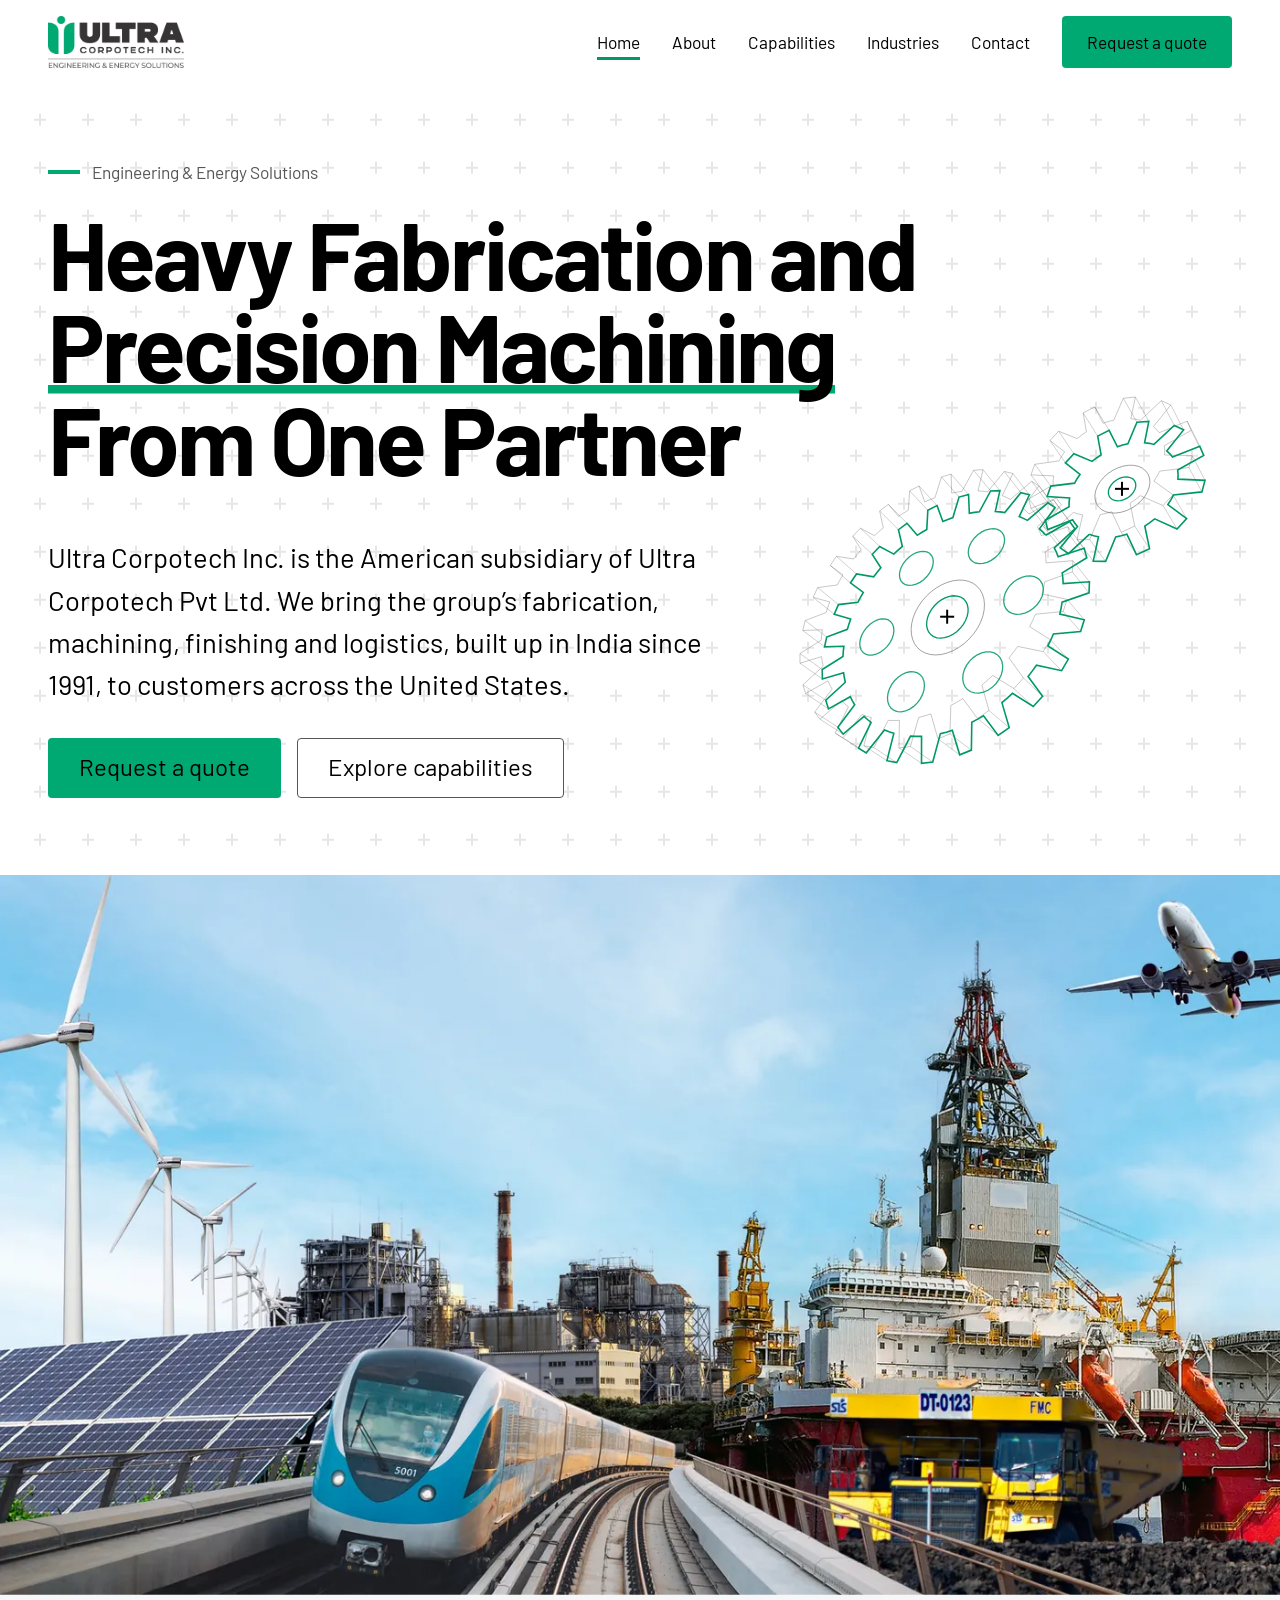
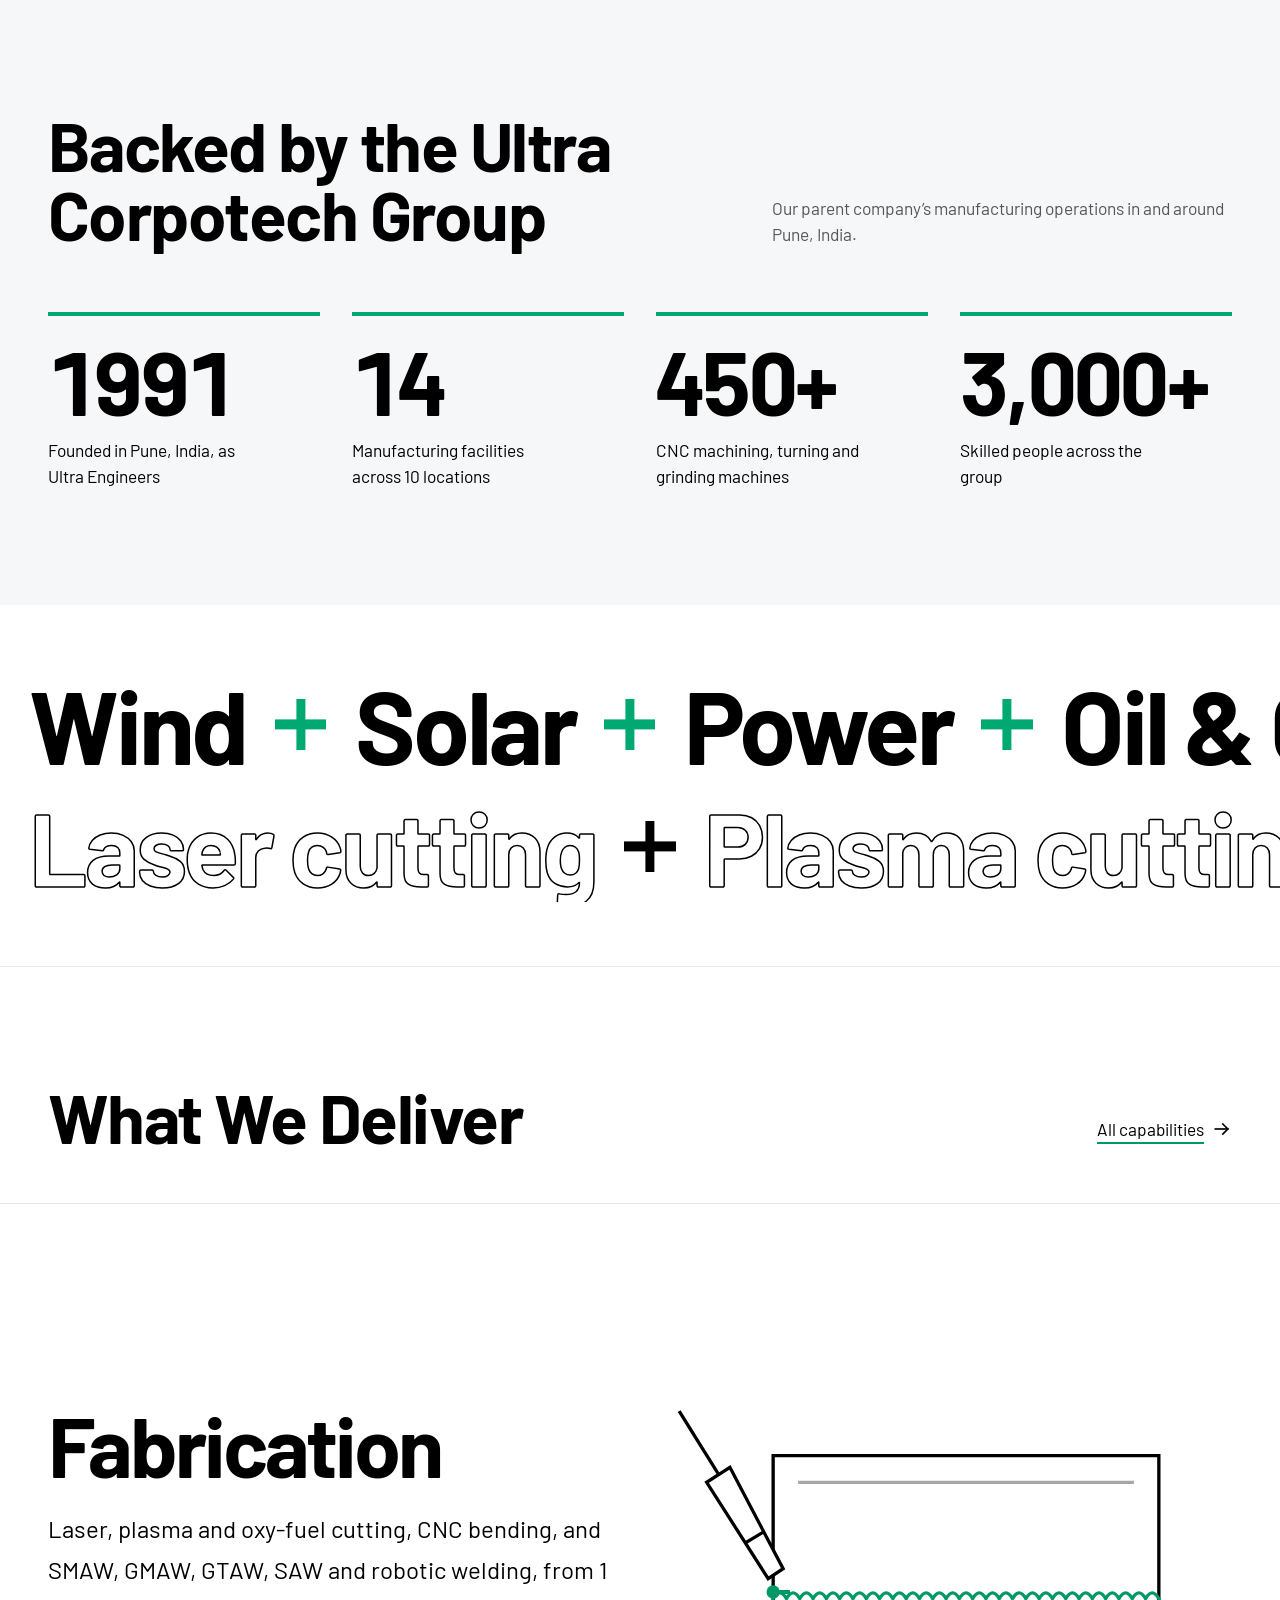
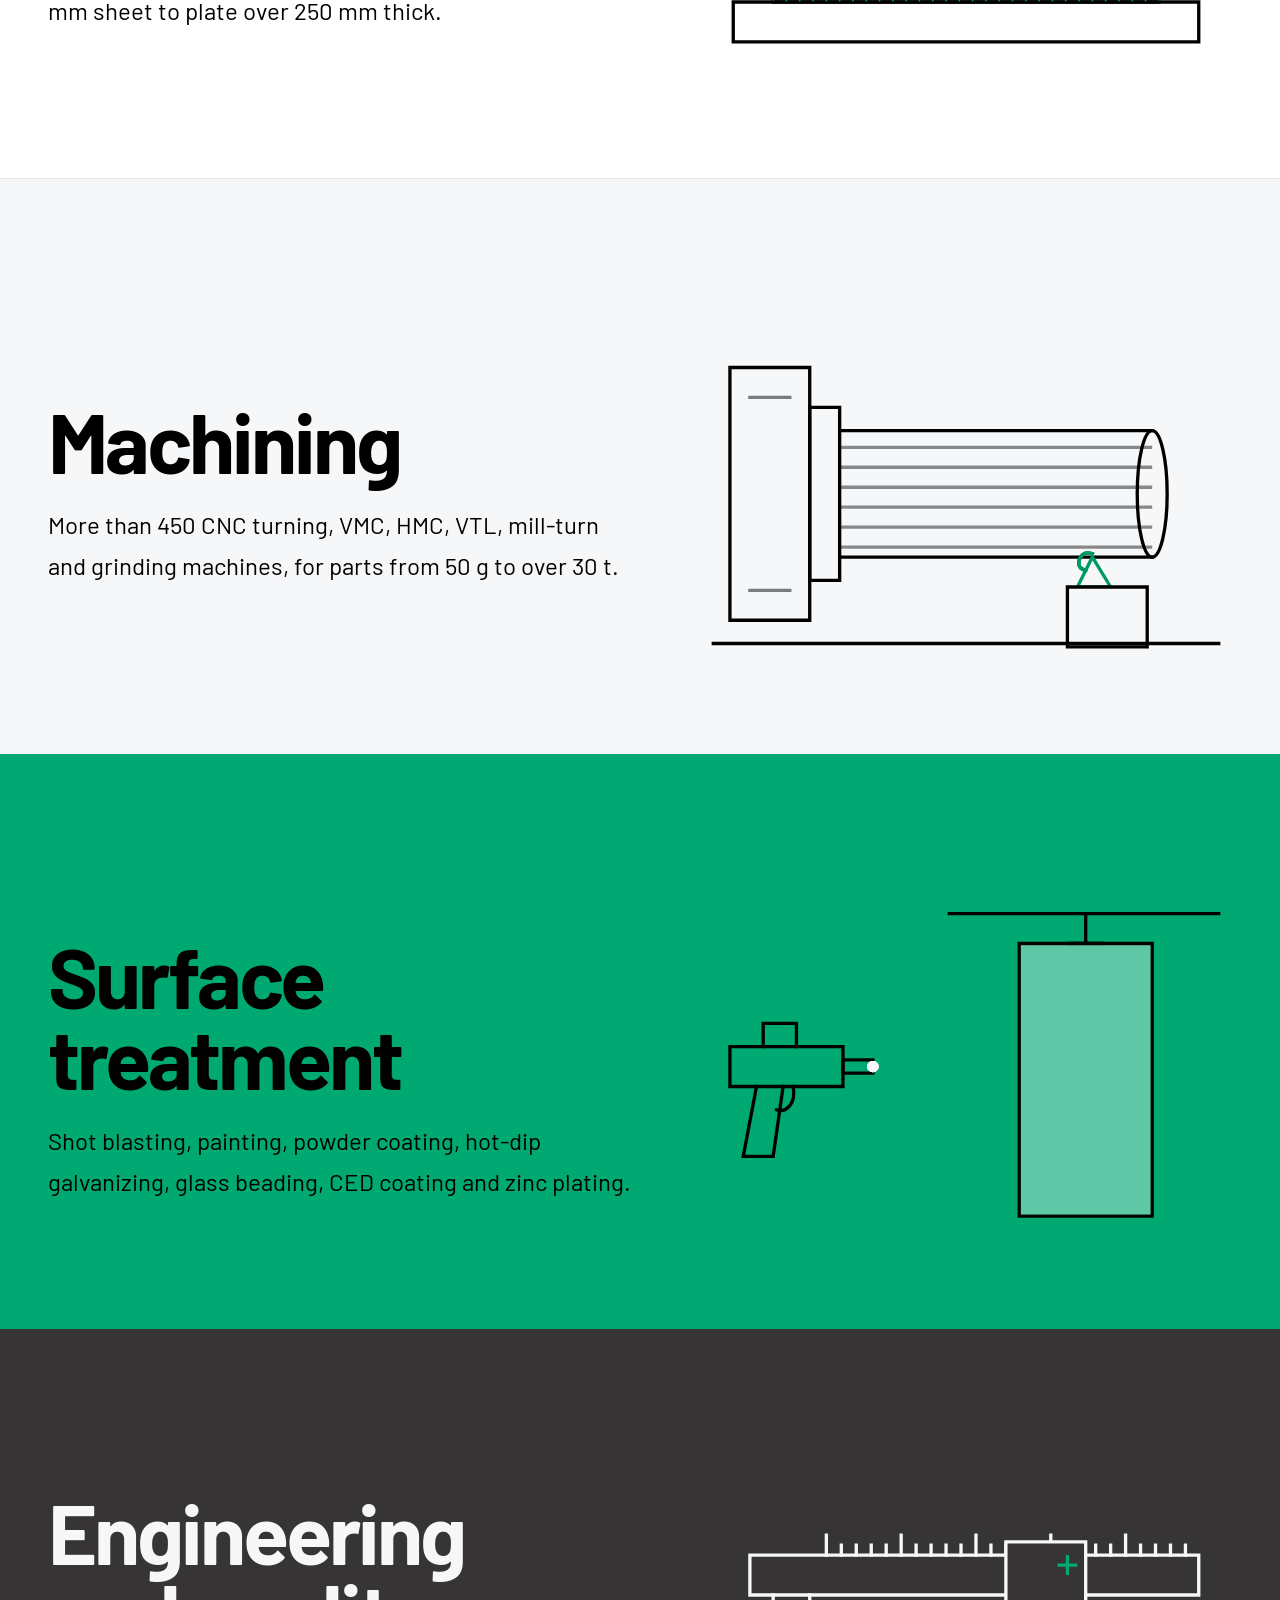
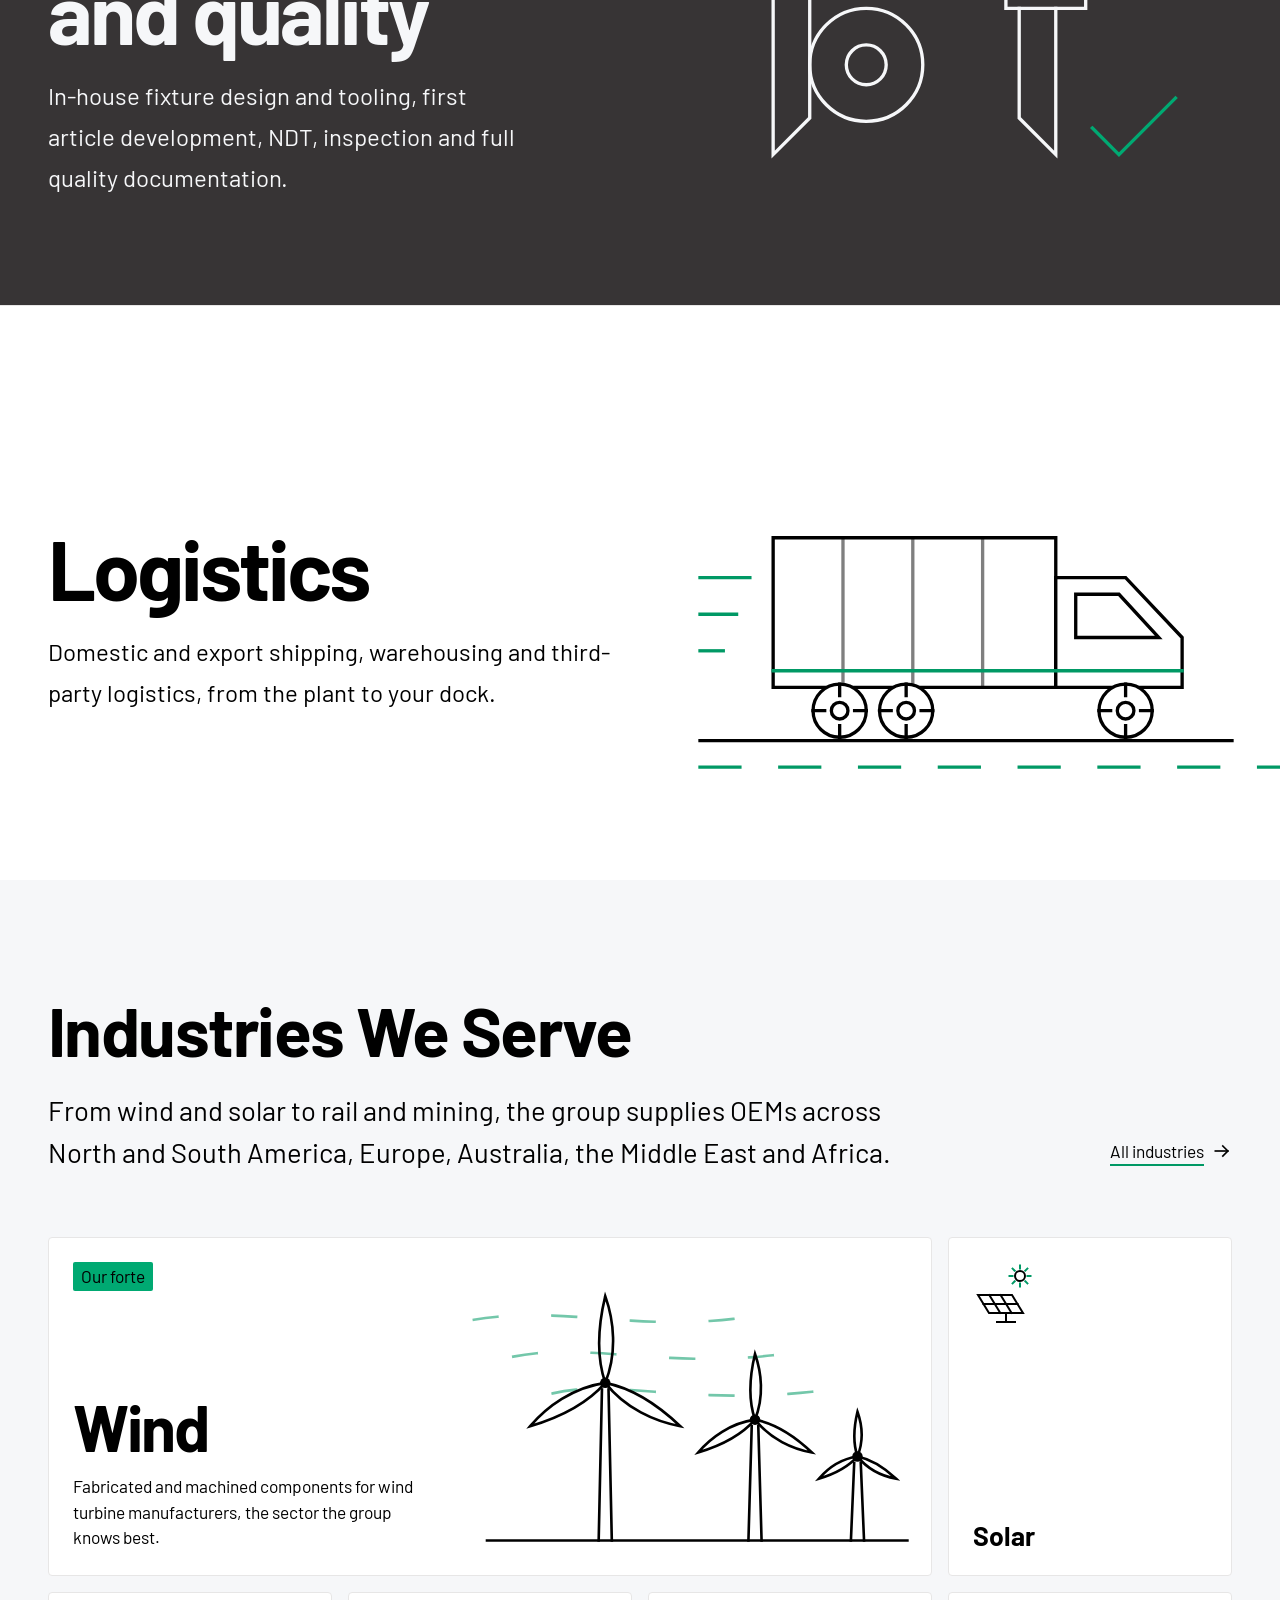
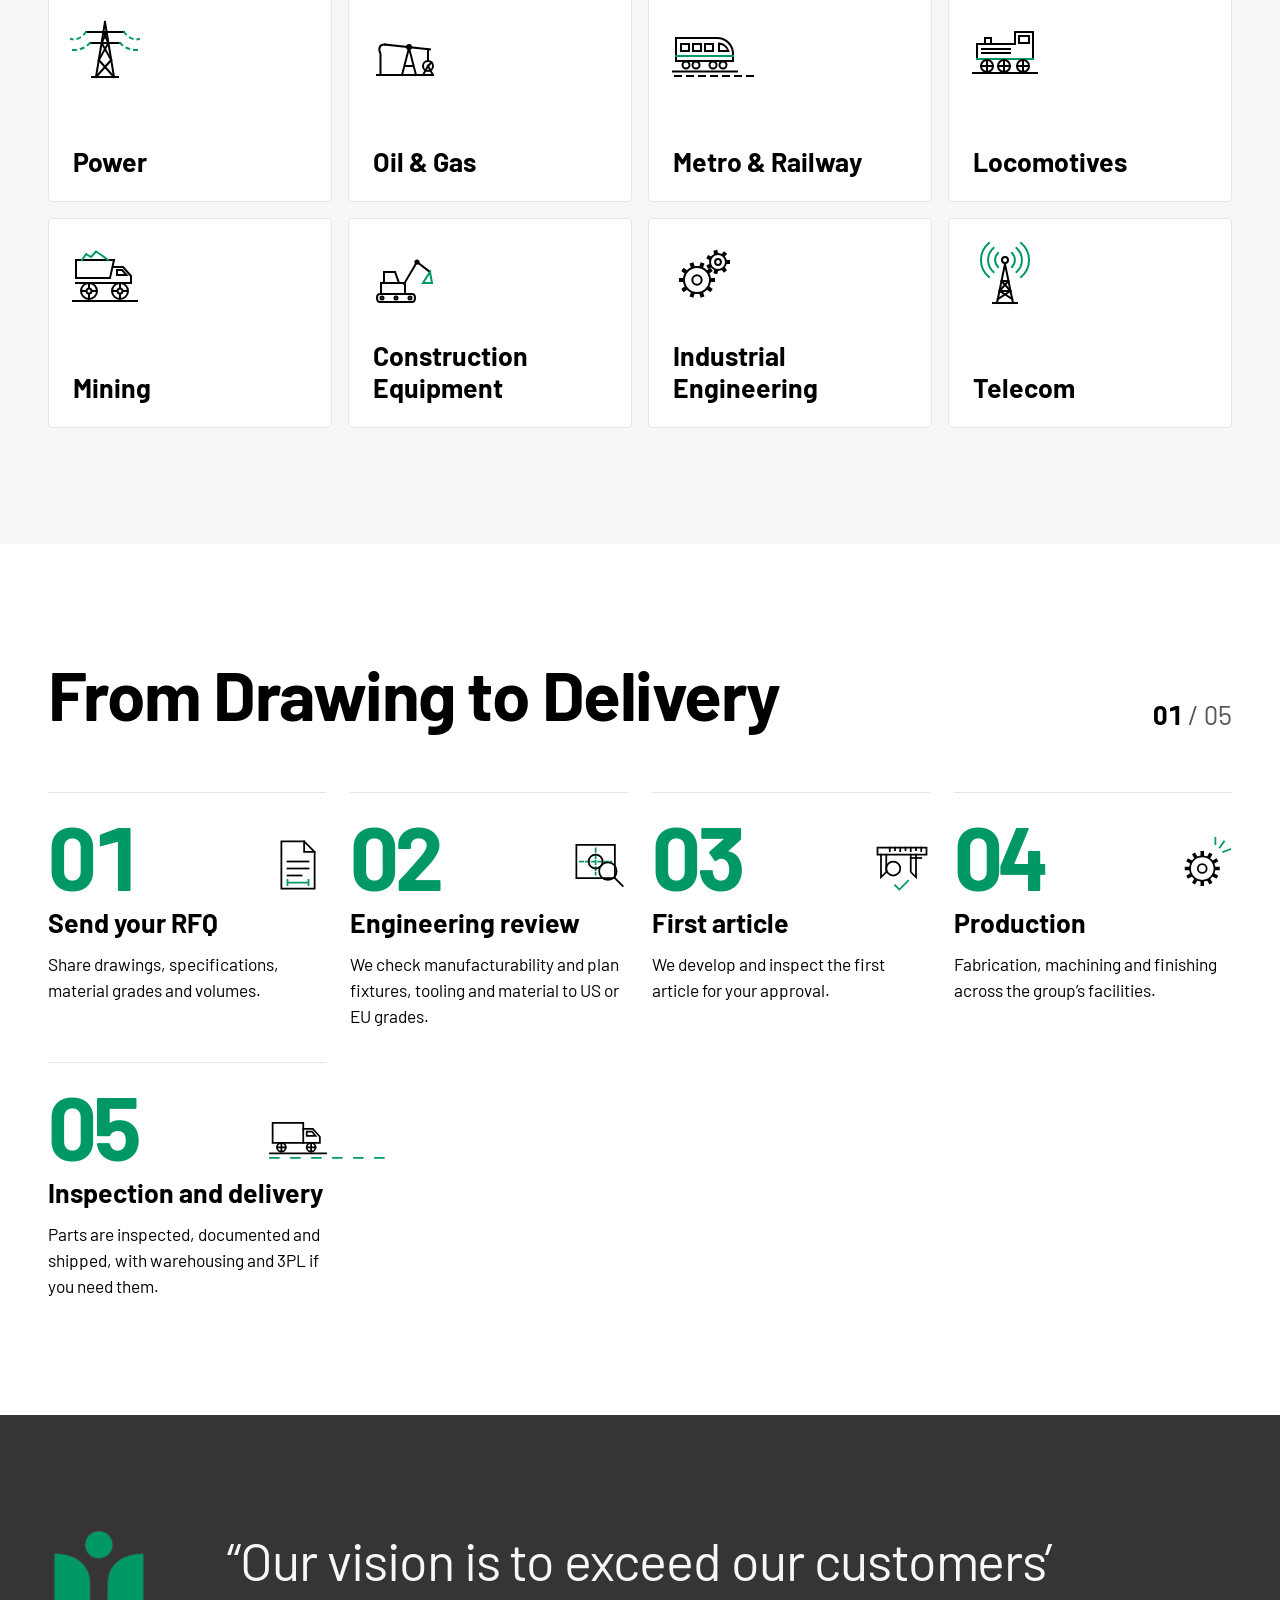
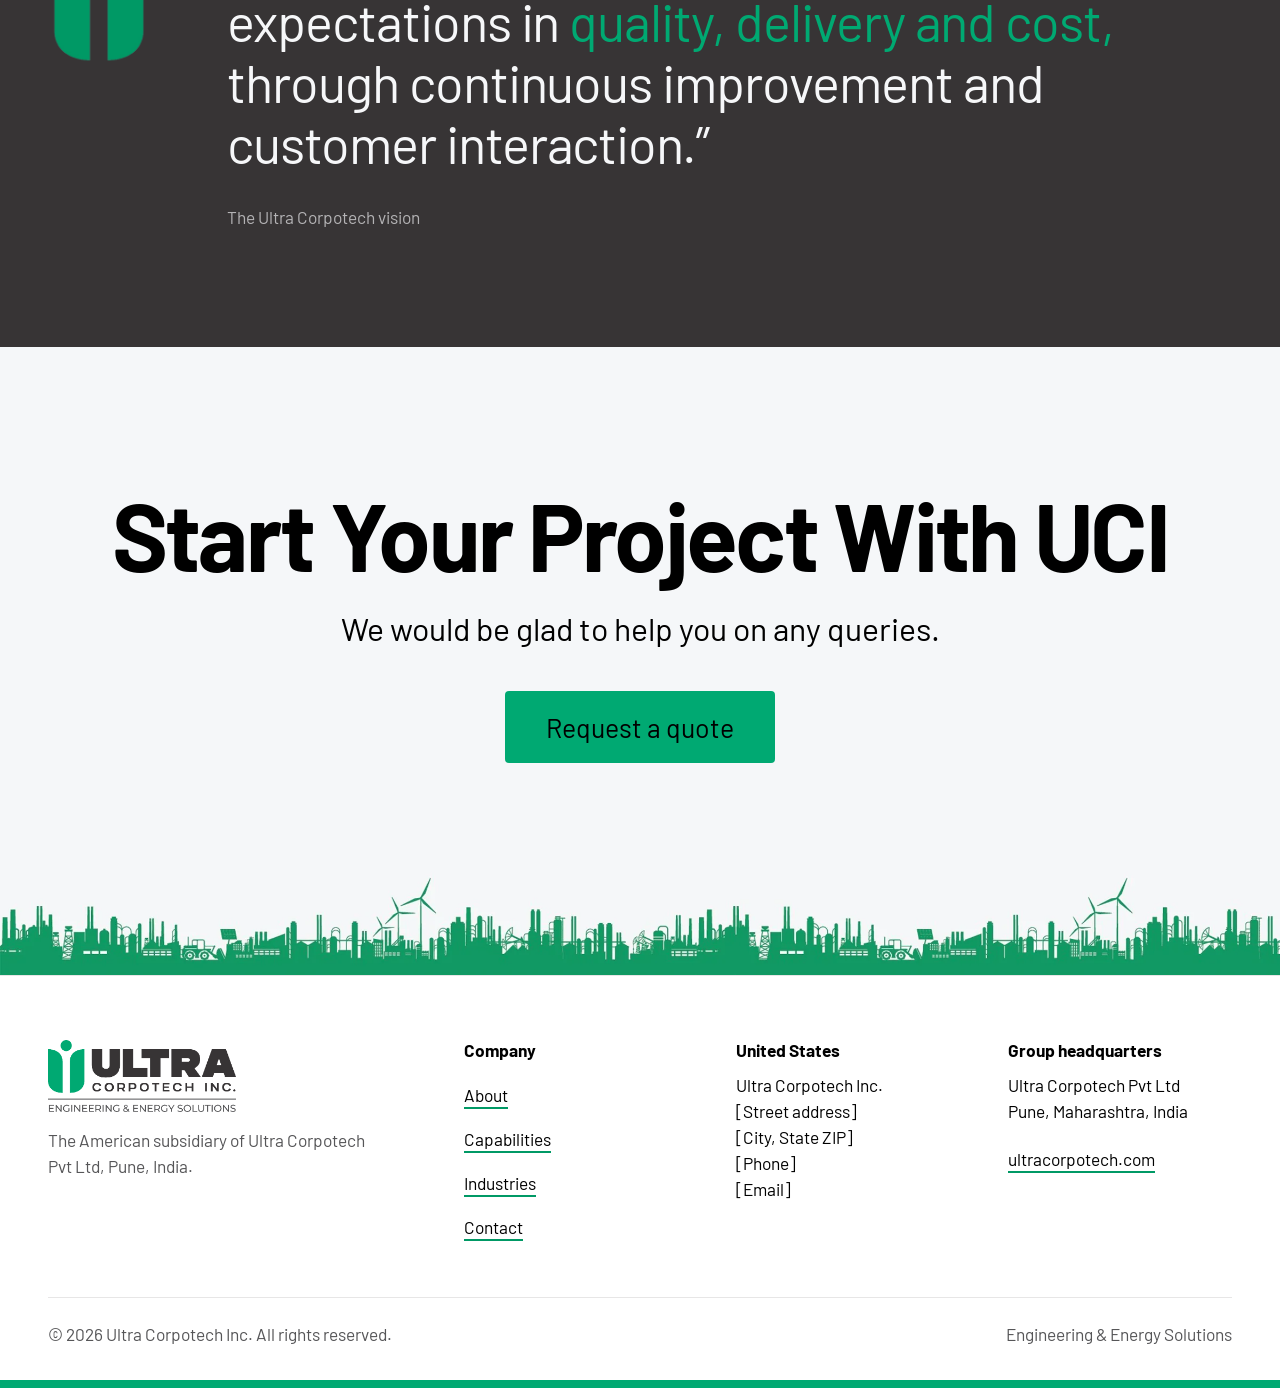
==== index.html @ e2ecddd1 "Build the animated Ultra Corpotech Inc. website Five static pages (Home, About, Capabilities, Indust" ====
<!doctype html>
<html lang="en">
<head>
<meta charset="utf-8">
<meta name="viewport" content="width=device-width, initial-scale=1, viewport-fit=cover">
<title>Ultra Corpotech Inc. | Heavy Fabrication and Precision Machining</title>
<meta name="description" content="Ultra Corpotech Inc. is the American subsidiary of Ultra Corpotech Pvt Ltd, bringing the group’s fabrication, machining, finishing and logistics to customers across the United States.">
<meta name="theme-color" content="#00a972">
<link rel="icon" type="image/png" href="assets/img/mark.png">
<link rel="preload" href="assets/fonts/barlow-700-latin.woff2" as="font" type="font/woff2" crossorigin>
<link rel="preload" href="assets/fonts/barlow-400-latin.woff2" as="font" type="font/woff2" crossorigin>
<link rel="stylesheet" href="assets/css/site.css">
<script>
  /* Motion bootstrap: runs before first paint, so the intro and the page curtain can cover the page.
     Motion is skipped when the visitor prefers reduced motion or an automated browser is capturing the page. */
  (function (d, w) {
    var r = d.documentElement;
    r.classList.add('js');
    if (navigator.webdriver || (w.matchMedia && w.matchMedia('(prefers-reduced-motion: reduce)').matches)) return;
    r.classList.add('motion');
    try {
      var c = w.sessionStorage.getItem('uci:curtain');
      if (c) {
        r.classList.add('is-entering');
        r.style.setProperty('--curtain-label', JSON.stringify(c));
      } else if (!w.sessionStorage.getItem('uci:intro')) {
        r.classList.add('is-intro');
      }
    } catch (e) {}
    w.setTimeout(function () {
      if (!w.UCI) r.classList.remove('motion', 'is-intro', 'is-entering');
    }, 4000);
  })(document, window);
</script>
<script src="assets/js/site.js" defer></script>
</head>
<body>
<a class="skip" href="#main">Skip to content</a>
<div class="intro" aria-hidden="true"><div class="intro-grid"></div><div class="intro-logo"><img class="brand-lockup" src="assets/img/lockup.png" alt="" width="692" height="265"><img class="brand-mark" src="assets/img/mark.png" alt="" width="118" height="171"></div><div class="intro-bar"></div></div>
<div class="curtain" aria-hidden="true"><span class="curtain-label"></span></div>

<header class="site-header">
  <div class="wrap header-row">
    <a class="brand" href="index.html" aria-label="Ultra Corpotech Inc. home"><img class="brand-lockup" src="assets/img/lockup.png" alt="" width="692" height="265"><img class="brand-mark" src="assets/img/mark.png" alt="" width="118" height="171"></a>
    <nav class="nav" aria-label="Main">
      <ul class="nav-list">
        <li><a class="nav-link" href="index.html" aria-current="page">Home</a></li>
        <li><a class="nav-link" href="about.html">About</a></li>
        <li><a class="nav-link" href="capabilities.html">Capabilities</a></li>
        <li><a class="nav-link" href="industries.html">Industries</a></li>
        <li><a class="nav-link" href="contact.html">Contact</a></li>
      </ul>
      <span class="nav-indicator" aria-hidden="true"></span>
    </nav>
    <a class="btn btn-primary header-cta" href="contact.html" data-magnetic>Request a quote</a>
    <button class="menu-toggle" type="button" aria-expanded="false" aria-controls="menu"><span class="menu-toggle-label">Menu</span><span class="menu-toggle-icon" aria-hidden="true"><i></i><i></i></span></button>
  </div>
</header>

<div class="menu" id="menu">
  <div class="wrap">
    <nav aria-label="Menu">
      <ul class="menu-list">
        <li><a class="menu-link" href="index.html" aria-current="page" style="--i: 0"><span>Home</span></a></li>
        <li><a class="menu-link" href="about.html" style="--i: 1"><span>About</span></a></li>
        <li><a class="menu-link" href="capabilities.html" style="--i: 2"><span>Capabilities</span></a></li>
        <li><a class="menu-link" href="industries.html" style="--i: 3"><span>Industries</span></a></li>
        <li><a class="menu-link" href="contact.html" style="--i: 4"><span>Contact</span></a></li>
      </ul>
    </nav>
  </div>
  <div class="wrap menu-foot">
    <a class="btn btn-primary btn-lg" href="contact.html">Request a quote</a>
    <span>Engineering &amp; Energy Solutions</span>
  </div>
</div>

<main id="main">
  <section class="hero" aria-labelledby="hero-title" data-hero>
    <canvas class="plus-field" data-plus-field aria-hidden="true"></canvas>
    <div class="wrap hero-inner">
      <p class="eyebrow" data-reveal><span class="eyebrow-bar" aria-hidden="true"></span><span data-scramble>Engineering &amp; Energy Solutions</span></p>
      <h1 id="hero-title" class="hero-title" data-split style="--delay: 120ms">Heavy Fabrication and <span class="accent">Precision Machining</span> From One Partner</h1>
      <div class="hero-foot">
        <div class="hero-copy">
          <p class="lead" data-reveal style="--delay: 520ms">Ultra Corpotech Inc. is the American subsidiary of Ultra Corpotech Pvt Ltd. We bring the group’s fabrication, machining, finishing and logistics, built up in India since 1991, to customers across the United States.</p>
          <div class="btn-row" data-reveal style="--delay: 680ms">
            <a class="btn btn-primary btn-lg" href="contact.html" data-magnetic>Request a quote</a>
            <a class="btn btn-secondary btn-lg" href="capabilities.html" data-magnetic>Explore capabilities</a>
          </div>
        </div>
        <div class="hero-gears" aria-hidden="true"><canvas data-gears></canvas></div>
      </div>
    </div>
  </section>

  <section class="shutter" aria-label="The industries the group supplies" data-shutter>
    <div class="shutter-pin">
      <div class="shutter-frame">
        <picture>
          <source type="image/webp" srcset="assets/img/cover-industries-800.webp 800w, assets/img/cover-industries-1400.webp 1400w, assets/img/cover-industries-2400.webp 2400w" sizes="100vw">
          <img src="assets/img/cover-industries.jpg" alt="Wind turbines, solar panels, a metro train, a power plant, an offshore drilling rig, a mining truck and an aircraft under a clear sky" width="2933" height="1650" decoding="async">
        </picture>
      </div>
      <span class="shutter-edge top" aria-hidden="true"></span>
      <span class="shutter-edge bottom" aria-hidden="true"></span>
    </div>
  </section>

  <section class="band band-muted" aria-labelledby="group-title">
    <div class="wrap">
      <div class="section-head">
        <h2 id="group-title" class="h2" data-split>Backed by the Ultra Corpotech Group</h2>
        <p class="section-note" data-reveal>Our parent company’s manufacturing operations in and around Pune, India.</p>
      </div>
      <ul class="stat-grid" data-stagger>
        <li class="stat"><span class="stat-value" data-odometer="1991">1991</span><span class="stat-label">Founded in Pune, India, as Ultra Engineers</span></li>
        <li class="stat"><span class="stat-value" data-odometer="14">14</span><span class="stat-label">Manufacturing facilities across 10 locations</span></li>
        <li class="stat"><span class="stat-value" data-odometer="450+">450+</span><span class="stat-label">CNC machining, turning and grinding machines</span></li>
        <li class="stat"><span class="stat-value" data-odometer="3,000+">3,000+</span><span class="stat-label">Skilled people across the group</span></li>
      </ul>
    </div>
  </section>

  <div class="marquee-band" aria-hidden="true">
    <div class="marquee" data-marquee data-direction="-1">
      <div class="marquee-track">
        <span class="marquee-item">Wind</span><span class="marquee-plus"></span>
        <span class="marquee-item">Solar</span><span class="marquee-plus"></span>
        <span class="marquee-item">Power</span><span class="marquee-plus"></span>
        <span class="marquee-item">Oil &amp; Gas</span><span class="marquee-plus"></span>
        <span class="marquee-item">Metro &amp; Railway</span><span class="marquee-plus"></span>
        <span class="marquee-item">Locomotives</span><span class="marquee-plus"></span>
        <span class="marquee-item">Mining</span><span class="marquee-plus"></span>
        <span class="marquee-item">Construction Equipment</span><span class="marquee-plus"></span>
        <span class="marquee-item">Industrial Engineering</span><span class="marquee-plus"></span>
        <span class="marquee-item">Telecom</span><span class="marquee-plus"></span>
      </div>
    </div>
    <div class="marquee marquee-outline" data-marquee data-direction="1">
      <div class="marquee-track">
        <span class="marquee-item">Laser cutting</span><span class="marquee-plus"></span>
        <span class="marquee-item">Plasma cutting</span><span class="marquee-plus"></span>
        <span class="marquee-item">Oxy-fuel cutting</span><span class="marquee-plus"></span>
        <span class="marquee-item">CNC bending</span><span class="marquee-plus"></span>
        <span class="marquee-item">Robotic welding</span><span class="marquee-plus"></span>
        <span class="marquee-item">CNC turning</span><span class="marquee-plus"></span>
        <span class="marquee-item">Grinding</span><span class="marquee-plus"></span>
        <span class="marquee-item">Shot blasting</span><span class="marquee-plus"></span>
        <span class="marquee-item">Powder coating</span><span class="marquee-plus"></span>
        <span class="marquee-item">Hot-dip galvanizing</span><span class="marquee-plus"></span>
        <span class="marquee-item">CED coating</span><span class="marquee-plus"></span>
        <span class="marquee-item">Zinc plating</span><span class="marquee-plus"></span>
      </div>
    </div>
  </div>

  <section class="deliver" aria-labelledby="deliver-title">
    <div class="wrap section-head">
      <h2 id="deliver-title" class="h2" data-split>What We Deliver</h2>
      <a class="link-arrow" href="capabilities.html">All capabilities<svg aria-hidden="true" focusable="false" viewBox="0 0 24 24" fill="none" stroke="currentColor" stroke-width="2" stroke-linecap="square"><path d="M4 12h15"/><path d="M13 6l6 6-6 6"/></svg></a>
    </div>
    <ul class="stack" data-stack>
      <li class="stack-card tone-surface">
        <div class="wrap stack-inner">
          <div>
            <h3 class="stack-title" data-split>Fabrication</h3>
            <p class="stack-text">Laser, plasma and oxy-fuel cutting, CNC bending, and SMAW, GMAW, GTAW, SAW and robotic welding, from 1 mm sheet to plate over 250 mm thick.</p>
          </div>
          <div class="stack-art" data-art="weld" aria-hidden="true"></div>
        </div>
      </li>
      <li class="stack-card tone-muted">
        <div class="wrap stack-inner">
          <div>
            <h3 class="stack-title" data-split>Machining</h3>
            <p class="stack-text">More than 450 CNC turning, VMC, HMC, VTL, mill-turn and grinding machines, for parts from 50 g to over 30 t.</p>
          </div>
          <div class="stack-art" data-art="lathe" aria-hidden="true"></div>
        </div>
      </li>
      <li class="stack-card tone-green" data-tone="light">
        <div class="wrap stack-inner">
          <div>
            <h3 class="stack-title" data-split>Surface treatment</h3>
            <p class="stack-text">Shot blasting, painting, powder coating, hot-dip galvanizing, glass beading, CED coating and zinc plating.</p>
          </div>
          <div class="stack-art" data-art="spray" aria-hidden="true"></div>
        </div>
      </li>
      <li class="stack-card tone-dark" data-tone="dark">
        <div class="wrap stack-inner">
          <div>
            <h3 class="stack-title" data-split>Engineering and quality</h3>
            <p class="stack-text">In-house fixture design and tooling, first article development, NDT, inspection and full quality documentation.</p>
          </div>
          <div class="stack-art" data-art="caliper" aria-hidden="true"></div>
        </div>
      </li>
      <li class="stack-card tone-surface">
        <div class="wrap stack-inner">
          <div>
            <h3 class="stack-title" data-split>Logistics</h3>
            <p class="stack-text">Domestic and export shipping, warehousing and third-party logistics, from the plant to your dock.</p>
          </div>
          <div class="stack-art" data-art="truck" aria-hidden="true"></div>
        </div>
      </li>
    </ul>
  </section>

  <section class="band band-muted" aria-labelledby="industries-title">
    <div class="wrap">
      <div class="section-head">
        <div>
          <h2 id="industries-title" class="h2" data-split>Industries We Serve</h2>
          <p class="lead" data-reveal>From wind and solar to rail and mining, the group supplies OEMs across North and South America, Europe, Australia, the Middle East and Africa.</p>
        </div>
        <a class="link-arrow" href="industries.html">All industries<svg aria-hidden="true" focusable="false" viewBox="0 0 24 24" fill="none" stroke="currentColor" stroke-width="2" stroke-linecap="square"><path d="M4 12h15"/><path d="M13 6l6 6-6 6"/></svg></a>
      </div>
      <ul class="sector-grid" data-stagger>
        <li class="is-feature">
          <a class="tile" href="industries.html#wind">
            <span class="tile-copy">
              <span class="badge">Our forte</span>
              <span class="tile-name">Wind</span>
              <span class="tile-desc">Fabricated and machined components for wind turbine manufacturers, the sector the group knows best.</span>
            </span>
            <span data-art="windfarm" aria-hidden="true"></span>
          </a>
        </li>
        <li><a class="tile" href="industries.html#solar"><span class="tile-top"><span data-icon="solar" aria-hidden="true"></span><svg class="tile-go" aria-hidden="true" focusable="false" viewBox="0 0 24 24" fill="none" stroke="currentColor" stroke-width="2" stroke-linecap="square"><path d="M7 17L17 7"/><path d="M9 7h8v8"/></svg></span><span class="tile-name">Solar</span></a></li>
        <li><a class="tile" href="industries.html#power"><span class="tile-top"><span data-icon="power" aria-hidden="true"></span><svg class="tile-go" aria-hidden="true" focusable="false" viewBox="0 0 24 24" fill="none" stroke="currentColor" stroke-width="2" stroke-linecap="square"><path d="M7 17L17 7"/><path d="M9 7h8v8"/></svg></span><span class="tile-name">Power</span></a></li>
        <li><a class="tile" href="industries.html#oil-and-gas"><span class="tile-top"><span data-icon="oil" aria-hidden="true"></span><svg class="tile-go" aria-hidden="true" focusable="false" viewBox="0 0 24 24" fill="none" stroke="currentColor" stroke-width="2" stroke-linecap="square"><path d="M7 17L17 7"/><path d="M9 7h8v8"/></svg></span><span class="tile-name">Oil &amp; Gas</span></a></li>
        <li><a class="tile" href="industries.html#metro-and-railway"><span class="tile-top"><span data-icon="metro" aria-hidden="true"></span><svg class="tile-go" aria-hidden="true" focusable="false" viewBox="0 0 24 24" fill="none" stroke="currentColor" stroke-width="2" stroke-linecap="square"><path d="M7 17L17 7"/><path d="M9 7h8v8"/></svg></span><span class="tile-name">Metro &amp; Railway</span></a></li>
        <li><a class="tile" href="industries.html#locomotives"><span class="tile-top"><span data-icon="loco" aria-hidden="true"></span><svg class="tile-go" aria-hidden="true" focusable="false" viewBox="0 0 24 24" fill="none" stroke="currentColor" stroke-width="2" stroke-linecap="square"><path d="M7 17L17 7"/><path d="M9 7h8v8"/></svg></span><span class="tile-name">Locomotives</span></a></li>
        <li><a class="tile" href="industries.html#mining"><span class="tile-top"><span data-icon="mining" aria-hidden="true"></span><svg class="tile-go" aria-hidden="true" focusable="false" viewBox="0 0 24 24" fill="none" stroke="currentColor" stroke-width="2" stroke-linecap="square"><path d="M7 17L17 7"/><path d="M9 7h8v8"/></svg></span><span class="tile-name">Mining</span></a></li>
        <li><a class="tile" href="industries.html#construction-equipment"><span class="tile-top"><span data-icon="construction" aria-hidden="true"></span><svg class="tile-go" aria-hidden="true" focusable="false" viewBox="0 0 24 24" fill="none" stroke="currentColor" stroke-width="2" stroke-linecap="square"><path d="M7 17L17 7"/><path d="M9 7h8v8"/></svg></span><span class="tile-name">Construction Equipment</span></a></li>
        <li><a class="tile" href="industries.html#industrial-engineering"><span class="tile-top"><span data-icon="industrial" aria-hidden="true"></span><svg class="tile-go" aria-hidden="true" focusable="false" viewBox="0 0 24 24" fill="none" stroke="currentColor" stroke-width="2" stroke-linecap="square"><path d="M7 17L17 7"/><path d="M9 7h8v8"/></svg></span><span class="tile-name">Industrial Engineering</span></a></li>
        <li><a class="tile" href="industries.html#telecom"><span class="tile-top"><span data-icon="telecom" aria-hidden="true"></span><svg class="tile-go" aria-hidden="true" focusable="false" viewBox="0 0 24 24" fill="none" stroke="currentColor" stroke-width="2" stroke-linecap="square"><path d="M7 17L17 7"/><path d="M9 7h8v8"/></svg></span><span class="tile-name">Telecom</span></a></li>
      </ul>
    </div>
  </section>

  <section class="process" aria-labelledby="process-title" data-hscroll>
    <div class="process-pin">
      <div class="wrap section-head process-head">
        <h2 id="process-title" class="h2" data-split>From Drawing to Delivery</h2>
        <p class="process-count" aria-hidden="true"><b data-step-current>01</b> / 05</p>
      </div>
      <div class="wrap process-viewport">
        <ol class="process-track" data-stagger>
          <li class="step">
            <div class="step-top"><span class="step-num" aria-hidden="true">01</span><span data-icon="rfq" aria-hidden="true"></span></div>
            <h3>Send your RFQ</h3>
            <p>Share drawings, specifications, material grades and volumes.</p>
          </li>
          <li class="step">
            <div class="step-top"><span class="step-num" aria-hidden="true">02</span><span data-icon="review" aria-hidden="true"></span></div>
            <h3>Engineering review</h3>
            <p>We check manufacturability and plan fixtures, tooling and material to US or EU grades.</p>
          </li>
          <li class="step">
            <div class="step-top"><span class="step-num" aria-hidden="true">03</span><span data-icon="article" aria-hidden="true"></span></div>
            <h3>First article</h3>
            <p>We develop and inspect the first article for your approval.</p>
          </li>
          <li class="step">
            <div class="step-top"><span class="step-num" aria-hidden="true">04</span><span data-icon="production" aria-hidden="true"></span></div>
            <h3>Production</h3>
            <p>Fabrication, machining and finishing across the group’s facilities.</p>
          </li>
          <li class="step">
            <div class="step-top"><span class="step-num" aria-hidden="true">05</span><span data-icon="delivery" aria-hidden="true"></span></div>
            <h3>Inspection and delivery</h3>
            <p>Parts are inspected, documented and shipped, with warehousing and 3PL if you need them.</p>
          </li>
        </ol>
      </div>
      <div class="wrap process-rail" aria-hidden="true">
        <div class="rail"><div class="rail-fill"></div><div class="rail-truck" data-icon="truck"></div></div>
      </div>
    </div>
  </section>

  <section class="band band-dark vision" aria-label="Our vision" data-tone="dark">
    <div class="wrap vision-inner">
      <img class="vision-mark" src="assets/img/mark-large.png" alt="" width="431" height="579" loading="lazy" data-reveal="grow">
      <figure class="vision-quote">
        <blockquote>
          <p data-words>“Our vision is to exceed our customers’ expectations in <span class="kw">quality, delivery and cost,</span> through continuous improvement and customer interaction.”</p>
        </blockquote>
        <figcaption data-reveal>The Ultra Corpotech vision</figcaption>
      </figure>
    </div>
  </section>

  <section class="cta theme-light" aria-labelledby="cta-title" data-tone="light" data-scrub="enter" data-span="0.85">
    <div class="wrap cta-inner">
      <h2 id="cta-title" class="cta-title" data-split>Start Your Project With UCI</h2>
      <p class="cta-line" data-reveal>We would be glad to help you on any queries.</p>
      <div data-reveal style="--delay: 150ms"><a class="btn btn-primary btn-xl" href="contact.html" data-magnetic>Request a quote</a></div>
    </div>
  </section>
</main>

<footer class="site-footer">
  <div class="wrap footer-grid">
    <div class="footer-brand">
      <a class="brand" href="index.html" aria-label="Ultra Corpotech Inc. home"><img class="brand-lockup" src="assets/img/lockup.png" alt="" width="692" height="265" loading="lazy"><img class="brand-mark" src="assets/img/mark.png" alt="" width="118" height="171" loading="lazy"></a>
      <p>The American subsidiary of Ultra Corpotech Pvt Ltd, Pune, India.</p>
    </div>
    <nav class="footer-col" aria-label="Footer">
      <h2>Company</h2>
      <ul class="footer-links">
        <li><a class="link" href="about.html">About</a></li>
        <li><a class="link" href="capabilities.html">Capabilities</a></li>
        <li><a class="link" href="industries.html">Industries</a></li>
        <li><a class="link" href="contact.html">Contact</a></li>
      </ul>
    </nav>
    <div class="footer-col">
      <h2>United States</h2>
      <address>Ultra Corpotech Inc.<br>[Street address]<br>[City, State ZIP]<br>[Phone]<br>[Email]</address>
    </div>
    <div class="footer-col">
      <h2>Group headquarters</h2>
      <p>Ultra Corpotech Pvt Ltd<br>Pune, Maharashtra, India</p>
      <a class="link" href="https://ultracorpotech.com/">ultracorpotech.com</a>
    </div>
  </div>
  <div class="wrap">
    <div class="footer-base">
      <p>© 2026 Ultra Corpotech Inc. All rights reserved.</p>
      <p>Engineering &amp; Energy Solutions</p>
    </div>
  </div>
  <div class="foot-bar" aria-hidden="true"></div>
</footer>
</body>
</html>
---- assets/css/site.css ----
/* =============================================================================
   Ultra Corpotech Inc. — site.css
   Built on the Ultra Corpotech design system: brand green #00a972 as the accent
   on white, Bahnschrift (Barlow on the web) in Regular and Bold only, square
   full-bleed photography, no drop shadows, and the 8px green foot bar.
   Motion follows the brand's slide transition, a slow upward push, and turns
   the cover's plus grid and the foot bar into live, interactive structure.
   ============================================================================= */

/* 0. Fonts: Barlow, the web stand-in for Bahnschrift ------------------------ */
@font-face {
  font-family: "Barlow";
  font-style: normal;
  font-weight: 400;
  font-display: swap;
  src: url("../fonts/barlow-400-latin-ext.woff2") format("woff2");
  unicode-range: U+0100-02BA, U+02BD-02C5, U+02C7-02CC, U+02CE-02D7, U+02DD-02FF, U+0304, U+0308, U+0329, U+1D00-1DBF, U+1E00-1E9F, U+1EF2-1EFF, U+2020, U+20A0-20AB, U+20AD-20C4, U+2113, U+2C60-2C7F, U+A720-A7FF;
}
@font-face {
  font-family: "Barlow";
  font-style: normal;
  font-weight: 400;
  font-display: swap;
  src: url("../fonts/barlow-400-latin.woff2") format("woff2");
  unicode-range: U+0000-00FF, U+0131, U+0152-0153, U+02BB-02BC, U+02C6, U+02DA, U+02DC, U+0304, U+0308, U+0329, U+2000-206F, U+20AC, U+2122, U+2191, U+2193, U+2212, U+2215, U+FEFF, U+FFFD;
}
@font-face {
  font-family: "Barlow";
  font-style: normal;
  font-weight: 700;
  font-display: swap;
  src: url("../fonts/barlow-700-latin-ext.woff2") format("woff2");
  unicode-range: U+0100-02BA, U+02BD-02C5, U+02C7-02CC, U+02CE-02D7, U+02DD-02FF, U+0304, U+0308, U+0329, U+1D00-1DBF, U+1E00-1E9F, U+1EF2-1EFF, U+2020, U+20A0-20AB, U+20AD-20C4, U+2113, U+2C60-2C7F, U+A720-A7FF;
}
@font-face {
  font-family: "Barlow";
  font-style: normal;
  font-weight: 700;
  font-display: swap;
  src: url("../fonts/barlow-700-latin.woff2") format("woff2");
  unicode-range: U+0000-00FF, U+0131, U+0152-0153, U+02BB-02BC, U+02C6, U+02DA, U+02DC, U+0304, U+0308, U+0329, U+2000-206F, U+20AC, U+2122, U+2191, U+2193, U+2212, U+2215, U+FEFF, U+FFFD;
}

/* 1. Tokens ------------------------------------------------------------------ */
/* Layout: one 1280px engineered column; full-width bands stacked like the
   template's horizontal strips; the 8px green foot bar closes the page and
   doubles as the scroll gauge. */
:root {
  /* Brand constants: identical in both themes */
  --green: #00a972;
  --green-deep: #009965;
  --charcoal: #373435;
  --slate: #565658;
  --mist: #f6f7f9;
  --on-green: #000000;

  /* Type: one family, Regular 400 and Bold 700; 13 pt (17.33px) is the floor */
  --font-sans: Bahnschrift, "Barlow", "Segoe UI", Arial, sans-serif;
  --fs-fine: 17.33px;
  --fs-body: clamp(19px, 0.62vw + 16.6px, 24px);
  --fs-lead: clamp(21px, 0.85vw + 16.5px, 30px);
  --fs-sub: clamp(22px, 0.58vw + 19.75px, 26.67px);
  --fs-h3: clamp(28px, 2.4vw + 14px, 48px);
  --fs-h2: clamp(40px, 5.4vw, 88px);
  --fs-display: clamp(44px, 7.4vw, 120px);
  --fs-mega: clamp(60px, 11.5vw, 184px);

  /* Space: the 4px scale */
  --space-1: 4px;
  --space-2: 8px;
  --space-3: 12px;
  --space-4: 16px;
  --space-6: 24px;
  --space-8: 32px;
  --space-12: 48px;
  --space-16: 64px;
  --gutter: clamp(16px, 4vw, 48px);
  --maxw: 1280px;
  --band-pad: clamp(72px, 9vw, 136px);
  --header-h: 84px;
  --bar: 8px;

  /* Radius: square by default; only interactive UI is rounded, slightly */
  --radius-sm: 2px;
  --radius-md: 4px;

  /* Motion: the slow upward push */
  --ease-push: cubic-bezier(0.16, 1, 0.3, 1);
  --ease-inout: cubic-bezier(0.76, 0, 0.24, 1);
  --ease-out: cubic-bezier(0.22, 1, 0.36, 1);

  /* The cover's plus grid: 12px arms, 2px thick, on a 48px pitch */
  --plus-tile: url("data:image/svg+xml,%3Csvg xmlns='http://www.w3.org/2000/svg' width='48' height='48' viewBox='0 0 48 48'%3E%3Cpath d='M18 23h12v2H18zM23 18h2v12h-2z'/%3E%3C/svg%3E");
}

:root,
.theme-light {
  --surface: #ffffff;
  --surface-muted: #f6f7f9;
  --surface-raised: #ffffff;
  --line: #e7e6e6;
  --line-strong: #565658;
  --ink: #000000;
  --ink-muted: #565658;
  --link-underline: #009965;
  --focus: #009965;
  --draw: #009965;
  --band-dark: #373435;
  --band-dark-ink: #f6f7f9;
  --band-dark-muted: #b4b3b5;
  --success: #007a50;
  --success-soft: #e3f4ec;
  --danger: #9f1d17;
  --danger-soft: #fbeae8;
  --ring-gap: #ffffff;
  --lockup-display: block;
  --mark-display: none;
  color-scheme: light;
}

@media (prefers-color-scheme: dark) {
  :root:not([data-theme="light"]) {
    --surface: #231f20;
    --surface-muted: #2d2a2b;
    --surface-raised: #373435;
    --line: #4c4d4f;
    --line-strong: #8c8b8d;
    --ink: #f6f7f9;
    --ink-muted: #b4b3b5;
    --link-underline: #00a972;
    --focus: #00a972;
    --draw: #00a972;
    --band-dark: #373435;
    --band-dark-ink: #f6f7f9;
    --band-dark-muted: #b4b3b5;
    --success: #4cd29e;
    --success-soft: #123526;
    --danger: #f47a70;
    --danger-soft: #461c19;
    --ring-gap: #231f20;
    --lockup-display: none;
    --mark-display: block;
    color-scheme: dark;
  }
}

:root[data-theme="dark"] {
  --surface: #231f20;
  --surface-muted: #2d2a2b;
  --surface-raised: #373435;
  --line: #4c4d4f;
  --line-strong: #8c8b8d;
  --ink: #f6f7f9;
  --ink-muted: #b4b3b5;
  --link-underline: #00a972;
  --focus: #00a972;
  --draw: #00a972;
  --band-dark: #373435;
  --band-dark-ink: #f6f7f9;
  --band-dark-muted: #b4b3b5;
  --success: #4cd29e;
  --success-soft: #123526;
  --danger: #f47a70;
  --danger-soft: #461c19;
  --ring-gap: #231f20;
  --lockup-display: none;
  --mark-display: block;
  color-scheme: dark;
}

@media (max-width: 1023px) {
  :root { --header-h: 72px; }
}

/* 2. Base -------------------------------------------------------------------- */
*,
*::before,
*::after { box-sizing: border-box; }

[hidden] { display: none !important; }

html {
  -webkit-text-size-adjust: 100%;
  text-size-adjust: 100%;
  scroll-padding-top: calc(var(--header-h) + 24px);
}

@media (prefers-reduced-motion: no-preference) {
  html { scroll-behavior: smooth; }
}

body {
  margin: 0;
  min-height: 100vh;
  background: var(--surface);
  color: var(--ink);
  font-family: var(--font-sans);
  font-size: var(--fs-body);
  line-height: 1.7;
  overflow-x: clip;
  -webkit-font-smoothing: antialiased;
  -moz-osx-font-smoothing: grayscale;
  text-rendering: optimizeLegibility;
}

/* The band behind the phone's status bar, in the header's colour */
body::before {
  content: "";
  position: fixed;
  inset: 0 0 auto;
  height: env(safe-area-inset-top, 0px);
  z-index: 52;
  background: var(--surface);
}

/* Pieces that slide in from the side never widen the page (clip keeps sticky working) */
main { overflow-x: clip; }

img,
svg,
canvas,
video { display: block; max-width: 100%; }
img { height: auto; }

h1, h2, h3, h4, p, figure, blockquote, dl, dd { margin: 0; }
h1, h2, h3, h4 { font-weight: 700; text-wrap: balance; }
p { text-wrap: pretty; }
a { color: inherit; }
button { font: inherit; color: inherit; }
address { font-style: normal; }

::selection { background: var(--green); color: var(--on-green); }

:focus-visible {
  outline: none;
  box-shadow: 0 0 0 2px var(--ring-gap), 0 0 0 4px var(--focus);
}

.sr-only {
  position: absolute !important;
  width: 1px;
  height: 1px;
  padding: 0;
  margin: -1px;
  overflow: hidden;
  clip: rect(0 0 0 0);
  white-space: nowrap;
  border: 0;
}

.skip {
  position: fixed;
  left: max(16px, env(safe-area-inset-left, 0px));
  top: calc(env(safe-area-inset-top, 0px) + 12px);
  z-index: 200;
  padding: 12px 16px;
  border-radius: var(--radius-md);
  background: var(--green);
  color: var(--on-green);
  font-size: var(--fs-fine);
  line-height: 1.2;
  text-decoration: none;
  transform: translateY(calc(-100% - 40px));
  transition: transform 0.4s var(--ease-push);
}
.skip:focus { transform: none; }

/* 3. Layout ------------------------------------------------------------------ */
.wrap {
  width: 100%;
  max-width: calc(var(--maxw) + 2 * var(--gutter));
  margin-inline: auto;
  padding-left: max(var(--gutter), env(safe-area-inset-left, 0px));
  padding-right: max(var(--gutter), env(safe-area-inset-right, 0px));
}

.band { position: relative; padding-block: var(--band-pad); }
.band-muted { background: var(--surface-muted); }
.band-dark {
  background: var(--band-dark);
  color: var(--band-dark-ink);
  --ring-gap: var(--band-dark);
  --ink-muted: var(--band-dark-muted);
}

.section-head {
  display: flex;
  flex-wrap: wrap;
  align-items: flex-end;
  justify-content: space-between;
  gap: var(--space-6) var(--space-12);
  margin-bottom: clamp(40px, 5vw, 72px);
}
.section-head > :first-child { flex: 999 1 560px; min-width: 0; }
.section-head .lead { margin-top: var(--space-6); }

.section-note {
  max-width: 460px;
  font-size: var(--fs-fine);
  line-height: 1.5;
  color: var(--ink-muted);
}

/* 4. Type -------------------------------------------------------------------- */
.display {
  font-size: var(--fs-display);
  line-height: 0.98;
  letter-spacing: -0.028em;
}
.mega {
  font-size: var(--fs-mega);
  line-height: 0.9;
  letter-spacing: -0.04em;
}
.h2 {
  font-size: var(--fs-h2);
  line-height: 1;
  letter-spacing: -0.022em;
}
.h3 {
  font-size: var(--fs-h3);
  line-height: 1.08;
  letter-spacing: -0.012em;
}
.sub {
  font-size: var(--fs-sub);
  line-height: 1.3;
  font-weight: 700;
}
.lead {
  max-width: 32em;
  font-size: var(--fs-lead);
  line-height: 1.55;
}
.body { font-size: var(--fs-body); line-height: 1.7; }
.fine { font-size: var(--fs-fine); line-height: 1.5; }
.muted { color: var(--ink-muted); }
.num { font-variant-numeric: tabular-nums; }

.eyebrow {
  display: flex;
  align-items: center;
  gap: var(--space-3);
  margin-bottom: var(--space-6);
  font-size: var(--fs-fine);
  line-height: 1.2;
  color: var(--ink-muted);
}
.eyebrow-bar {
  display: block;
  flex: none;
  width: 32px;
  height: 4px;
  background: var(--green);
  transform-origin: left center;
}

.link {
  color: var(--ink);
  text-decoration: underline;
  text-decoration-color: var(--link-underline);
  text-decoration-thickness: 2px;
  text-underline-offset: 0.28em;
  transition: text-decoration-color 0.25s;
}
.link:hover { text-decoration-color: currentColor; }

.link-arrow {
  display: inline-flex;
  align-items: center;
  gap: var(--space-2);
  min-height: 44px;
  color: var(--ink);
  font-size: var(--fs-fine);
  line-height: 1.2;
  text-decoration: underline;
  text-decoration-color: var(--link-underline);
  text-decoration-thickness: 2px;
  text-underline-offset: 6px;
  transition: text-decoration-color 0.25s;
}
.link-arrow svg {
  flex: none;
  width: 20px;
  height: 20px;
  transition: transform 0.45s var(--ease-push);
}
.link-arrow:hover { text-decoration-color: currentColor; }
.link-arrow:hover svg { transform: translateX(6px); }

/* 5. Buttons ----------------------------------------------------------------- */
.btn {
  position: relative;
  isolation: isolate;
  display: inline-flex;
  align-items: center;
  justify-content: center;
  gap: var(--space-2);
  min-height: 52px;
  padding: 0 24px;
  overflow: hidden;
  border: 1px solid transparent;
  border-radius: var(--radius-md);
  font: inherit;
  font-size: var(--fs-fine);
  line-height: 1.2;
  text-decoration: none;
  white-space: nowrap;
  cursor: pointer;
  transition: transform 0.6s var(--ease-push), color 0.3s;
}
.btn::before {
  content: "";
  position: absolute;
  inset: -1px;
  z-index: -1;
  transform: translate3d(0, 101%, 0);
  transition: transform 0.55s var(--ease-push);
}
.btn:hover::before,
.btn:focus-visible::before { transform: none; }

.btn-primary { background: var(--green); color: var(--on-green); }
.btn-primary::before { background: var(--green-deep); }

.btn-secondary {
  background: var(--surface-raised);
  color: var(--ink);
  border-color: var(--line-strong);
}
.btn-secondary::before { background: var(--surface-muted); }

.btn-lg { min-height: 60px; padding: 0 30px; font-size: var(--fs-body); }
.btn-xl { min-height: 72px; padding: 0 40px; font-size: var(--fs-sub); }

.btn-row { display: flex; flex-wrap: wrap; gap: var(--space-4); }

/* Rolling label: the word pushes up and an identical copy follows it in */
.roll {
  display: inline-grid;
  overflow: hidden;
  line-height: 1.2;
}
.roll > span {
  grid-area: 1 / 1;
  transition: transform 0.55s var(--ease-push);
}
.roll > span + span { transform: translate3d(0, 110%, 0); }
.btn:hover .roll > span:first-child,
.menu-cta:hover .roll > span:first-child { transform: translate3d(0, -110%, 0); }
.btn:hover .roll > span + span,
.menu-cta:hover .roll > span + span { transform: none; }

.btn[disabled] { cursor: progress; }

/* 6. Header ------------------------------------------------------------------ */
.site-header {
  position: sticky;
  top: env(safe-area-inset-top, 0px);
  z-index: 50;
  background: var(--surface);
  border-bottom: 1px solid transparent;
  transition: transform 0.6s var(--ease-push), border-color 0.3s;
}
.site-header.is-scrolled { border-bottom-color: var(--line); }
.site-header.is-hidden { transform: translate3d(0, calc(-100% - env(safe-area-inset-top, 0px)), 0); }

.header-row {
  display: flex;
  align-items: center;
  gap: var(--space-8);
  min-height: var(--header-h);
}

.brand {
  display: block;
  flex: none;
  margin-right: auto;
  line-height: 0;
  border-radius: var(--radius-sm);
}
.brand img { width: auto; height: 52px; }
.brand-lockup { display: var(--lockup-display) !important; }
.brand-mark { display: var(--mark-display) !important; }

.nav { position: relative; }
.nav-list {
  display: flex;
  gap: var(--space-8);
  margin: 0;
  padding: 0;
  list-style: none;
}
.nav-link {
  display: inline-flex;
  align-items: center;
  min-height: 44px;
  color: var(--ink);
  font-size: var(--fs-fine);
  line-height: 1.2;
  text-decoration: none;
}
/* Without the script, the current page keeps the template's underline */
.nav-link[aria-current="page"] {
  text-decoration: underline;
  text-decoration-color: var(--link-underline);
  text-decoration-thickness: 3px;
  text-underline-offset: 10px;
}
.nav.has-indicator .nav-link[aria-current="page"] { text-decoration: none; }
.nav-indicator {
  position: absolute;
  left: 0;
  bottom: 4px;
  width: var(--w, 0px);
  height: 3px;
  background: var(--link-underline);
  opacity: var(--o, 0);
  transform: translate3d(var(--x, 0px), 0, 0);
  transition: transform 0.55s var(--ease-push), width 0.55s var(--ease-push), opacity 0.3s;
  pointer-events: none;
}

.menu-toggle {
  display: none;
  align-items: center;
  gap: var(--space-3);
  min-height: 44px;
  padding: 0 var(--space-4);
  border: 1px solid var(--line-strong);
  border-radius: var(--radius-md);
  background: var(--surface-raised);
  color: var(--ink);
  font-size: var(--fs-fine);
  line-height: 1.2;
  cursor: pointer;
}
.menu-toggle-icon { position: relative; width: 20px; height: 12px; }
.menu-toggle-icon i {
  position: absolute;
  left: 0;
  right: 0;
  height: 2px;
  background: currentColor;
  transition: transform 0.45s var(--ease-push), top 0.45s var(--ease-push);
}
.menu-toggle-icon i:first-child { top: 1px; }
.menu-toggle-icon i:last-child { top: 9px; }
.menu-open .menu-toggle-icon i:first-child { top: 5px; transform: rotate(45deg); }
.menu-open .menu-toggle-icon i:last-child { top: 5px; transform: rotate(-45deg); }

@media (max-width: 1023px) {
  .brand img { height: 44px; }
  .js .nav,
  .js .header-cta { display: none; }
  .js .menu-toggle { display: inline-flex; }
  /* No script: keep the links reachable by letting them wrap */
  html:not(.js) .header-row { flex-wrap: wrap; padding-block: var(--space-3); }
  html:not(.js) .nav-list { flex-wrap: wrap; gap: 0 var(--space-6); }
}

/* Mobile menu */
.menu {
  position: fixed;
  inset: 0;
  z-index: 49;
  display: flex;
  flex-direction: column;
  padding-top: calc(env(safe-area-inset-top, 0px) + var(--header-h));
  overflow-y: auto;
  background: var(--surface);
  visibility: hidden;
  clip-path: inset(0 0 100% 0);
  transition: clip-path 0.75s var(--ease-inout), visibility 0s linear 0.75s;
}
.menu-open .menu {
  visibility: visible;
  clip-path: inset(0);
  transition: clip-path 0.75s var(--ease-inout), visibility 0s;
}
.menu-open,
.menu-open body { overflow: hidden; }
.menu-list {
  margin: 0;
  padding: var(--space-8) 0 0;
  list-style: none;
}
.menu-link {
  display: block;
  overflow: hidden;
  padding-block: 2px 6px;
  color: var(--ink);
  font-size: clamp(42px, 11vw, 76px);
  font-weight: 700;
  line-height: 1.05;
  letter-spacing: -0.03em;
  text-decoration: none;
}
.menu-link > span {
  display: inline-block;
  transform: translate3d(0, 115%, 0);
  transition: transform 0.9s var(--ease-push);
  transition-delay: calc(0.12s + var(--i, 0) * 0.06s);
}
.menu-open .menu-link > span { transform: none; }
.menu-link[aria-current="page"] > span {
  text-decoration: underline;
  text-decoration-color: var(--link-underline);
  text-decoration-thickness: 0.07em;
  text-underline-offset: 0.12em;
}
.menu-foot {
  display: flex;
  flex-wrap: wrap;
  align-items: center;
  justify-content: space-between;
  gap: var(--space-4);
  margin-top: auto;
  padding-block: var(--space-12) var(--space-8);
  font-size: var(--fs-fine);
  color: var(--ink-muted);
  opacity: 0;
  transition: opacity 0.6s 0.45s;
}
.menu-open .menu-foot { opacity: 1; }
.menu::after {
  content: "";
  position: sticky;
  bottom: 0;
  flex: none;
  height: calc(var(--bar) + env(safe-area-inset-bottom, 0px));
  background: var(--green);
}

/* 7. Footer ------------------------------------------------------------------ */
.site-footer {
  position: relative;
  background: var(--surface);
  border-top: 1px solid var(--line);
}
.footer-grid {
  display: flex;
  flex-wrap: wrap;
  gap: 40px 48px;
  padding-block: var(--space-16) var(--space-12);
}
.footer-brand {
  flex: 2 1 320px;
  display: flex;
  flex-direction: column;
  align-items: flex-start;
  gap: var(--space-4);
}
.footer-brand .brand { margin-right: 0; }
.footer-brand .brand img { height: 72px; }
.footer-brand p {
  max-width: 340px;
  font-size: var(--fs-fine);
  line-height: 1.5;
  color: var(--ink-muted);
}
.footer-col {
  flex: 1 1 200px;
  display: flex;
  flex-direction: column;
  gap: var(--space-3);
  font-size: var(--fs-fine);
  line-height: 1.5;
}
.footer-col h2 { font-size: var(--fs-fine); line-height: 1.2; }
.footer-links {
  display: flex;
  flex-direction: column;
  margin: 0;
  padding: 0;
  list-style: none;
}
.footer-links a,
.footer-col .link {
  display: inline-flex;
  align-items: center;
  align-self: flex-start;
  min-height: 44px;
  font-size: var(--fs-fine);
  line-height: 1.2;
}
.footer-base {
  display: flex;
  flex-wrap: wrap;
  justify-content: space-between;
  gap: var(--space-2) var(--space-6);
  padding-block: var(--space-6) var(--space-8);
  border-top: 1px solid var(--line);
  font-size: var(--fs-fine);
  line-height: 1.5;
  color: var(--ink-muted);
}
.foot-bar { height: var(--bar); background: var(--green); }

/* 8. Motion primitives ------------------------------------------------------- */
/* Everything below only hides content once the script has taken over (.motion).
   Without the script, or with reduced motion, the page is complete at rest. */

/* Words push up out of a mask (hidden until the script has split them) */
.motion [data-split]:not(.is-split) { opacity: 0; }
.motion [data-split] .w {
  display: inline-block;
  overflow: hidden;
  vertical-align: top;
  padding: 0.06em 0.04em 0.16em;
  margin: -0.06em -0.04em -0.16em;
}
.motion [data-split] .wi {
  display: inline-block;
  transform: translate3d(0, 125%, 0);
  transition: transform 1.15s var(--ease-push);
  transition-delay: calc(var(--delay, 0ms) + var(--i, 0) * 55ms);
}
.motion [data-split].is-in .wi { transform: none; }

/* Generic reveals */
.motion [data-reveal] {
  opacity: 0;
  transform: translate3d(0, 48px, 0);
  transition: opacity 0.9s var(--ease-out), transform 1.2s var(--ease-push);
  transition-delay: var(--delay, 0ms);
}
.motion [data-reveal].is-in { opacity: 1; transform: none; }
.motion [data-reveal="fade"] { transform: none; }
.motion [data-reveal="wipe"] {
  opacity: 1;
  transform: none;
  clip-path: inset(0 0 100% 0);
  transition: clip-path 1.3s var(--ease-inout);
  transition-delay: var(--delay, 0ms);
}
.motion [data-reveal="wipe"].is-in { clip-path: inset(0); }
.motion [data-reveal="grow"] {
  transform: scale(0.55);
  transition: opacity 1s var(--ease-out), transform 1s var(--ease-out);
  transition-delay: var(--delay, 0ms);
}
.motion [data-reveal="line"] {
  opacity: 1;
  transform: scaleX(0);
  transform-origin: left center;
  transition: transform 1.3s var(--ease-inout);
  transition-delay: var(--delay, 0ms);
}
.motion [data-reveal].is-in { opacity: 1; transform: none; }

/* Staggered children */
.motion [data-stagger] > * {
  opacity: 0;
  transform: translate3d(0, 56px, 0);
  transition: opacity 0.8s var(--ease-out), transform 1.1s var(--ease-push);
  transition-delay: calc(var(--delay, 0ms) + var(--i, 0) * 75ms);
}
.motion [data-stagger].is-in > * { opacity: 1; transform: none; }

/* Eyebrow bar draws in */
.motion .eyebrow-bar {
  transform: scaleX(0);
  transition: transform 0.9s var(--ease-push);
  transition-delay: var(--delay, 0ms);
}
.motion .is-in .eyebrow-bar,
.motion .eyebrow.is-in .eyebrow-bar { transform: none; }

/* Word-by-word illumination tied to scroll (no mask; words light up) */
[data-words] .ws {
  opacity: clamp(0.16, calc(var(--p, 1) * (var(--n, 1) + 8) - var(--i, 0)), 1);
  transition: opacity 0.12s linear;
}

/* 9. Intro, page curtain, scroll gauge, cursor ------------------------------ */
.intro,
.curtain { display: none; }

.motion.is-intro .intro {
  position: fixed;
  inset: 0;
  z-index: 110;
  display: grid;
  place-items: center;
  background: var(--surface);
  animation: intro-out 0.95s var(--ease-inout) 1.45s forwards;
}
.intro-grid {
  position: absolute;
  inset: 0;
  background: var(--line);
  -webkit-mask: var(--plus-tile) center / 48px 48px repeat;
  mask: var(--plus-tile) center / 48px 48px repeat;
  animation: intro-grid 1.4s var(--ease-out) both;
}
.intro-logo {
  position: relative;
  width: min(300px, 64vw);
  /* The brand's cover motion: the lockup grows from its centre while fading in, over one second */
  animation: grow-in 1s var(--ease-out) 0.1s both;
}
.intro-logo img { width: 100%; }
.intro-logo .brand-mark { width: 96px; margin-inline: auto; }
.intro-bar {
  position: absolute;
  left: 0;
  right: 0;
  bottom: 0;
  height: calc(var(--bar) + env(safe-area-inset-bottom, 0px));
  background: var(--green);
  transform-origin: left center;
  animation: bar-in 1.15s var(--ease-inout) 0.25s both;
}
@keyframes intro-grid { from { opacity: 0; transform: scale(1.12); } to { opacity: 1; transform: none; } }
@keyframes grow-in { from { opacity: 0; transform: scale(0.55); } to { opacity: 1; transform: none; } }
@keyframes bar-in { from { transform: scaleX(0); } to { transform: none; } }
@keyframes intro-out { to { transform: translate3d(0, -100%, 0); } }

.motion .curtain {
  position: fixed;
  inset: 0;
  z-index: 100;
  display: flex;
  align-items: flex-end;
  overflow: hidden;
  background: var(--green);
  color: var(--on-green);
  transform: translate3d(0, 101%, 0);
  pointer-events: none;
}
.curtain::before {
  content: "";
  position: absolute;
  inset: 0;
  background: var(--green-deep);
  -webkit-mask: var(--plus-tile) center / 48px 48px repeat;
  mask: var(--plus-tile) center / 48px 48px repeat;
}
.curtain-label {
  position: relative;
  overflow: hidden;
  padding: 0 max(var(--gutter), env(safe-area-inset-right, 0px)) calc(var(--gutter) + var(--bar) + env(safe-area-inset-bottom, 0px)) max(var(--gutter), env(safe-area-inset-left, 0px));
  font-size: var(--fs-mega);
  font-weight: 700;
  line-height: 1;
  letter-spacing: -0.04em;
}
.curtain-label::before {
  content: var(--curtain-label, "");
  display: block;
  padding-bottom: 0.08em;
  transform: translate3d(0, 115%, 0);
  transition: transform 0.8s var(--ease-push) 0.18s;
}
.motion.is-leaving .curtain {
  transform: none;
  transition: transform 0.72s var(--ease-inout);
  pointer-events: auto;
}
.motion.is-leaving .curtain-label::before { transform: none; }
.motion.is-entering .curtain { transform: none; }
.motion.is-entering .curtain-label::before { transform: none; transition: none; }
.motion.is-entering.is-entered .curtain {
  transform: translate3d(0, -101%, 0);
  transition: transform 0.95s var(--ease-inout);
}
.motion.is-entering.is-entered .curtain-label::before {
  transform: translate3d(0, -115%, 0);
  transition: transform 0.6s var(--ease-inout);
}

.progress {
  position: fixed;
  left: 0;
  right: 0;
  bottom: 0;
  z-index: 60;
  height: calc(var(--bar) + env(safe-area-inset-bottom, 0px));
  pointer-events: none;
}
.progress > i {
  display: block;
  height: 100%;
  background: var(--green);
  transform: scaleX(var(--progress, 0));
  transform-origin: left center;
}

.has-cursor,
.has-cursor a,
.has-cursor button,
.has-cursor label,
.has-cursor select,
.has-cursor [data-cursor] { cursor: none; }
.has-cursor input,
.has-cursor textarea { cursor: auto; }
.has-cursor input[type="file"] { cursor: none; }

.cursor {
  position: fixed;
  left: 0;
  top: 0;
  z-index: 95;
  color: var(--ink);
  pointer-events: none;
  transition: opacity 0.25s;
}
.cursor.on-dark { color: var(--mist); }
.cursor.on-light { color: #000000; }
.cursor.on-light.is-locked .cursor-frame i { border-color: #000000; }
.cursor.is-hidden,
.cursor.is-text { opacity: 0; }
.cursor-cross {
  position: absolute;
  left: -9px;
  top: -9px;
  width: 18px;
  height: 18px;
}
.cursor-cross::before,
.cursor-cross::after {
  content: "";
  position: absolute;
  background: currentColor;
  transition: transform 0.3s var(--ease-push);
}
.cursor-cross::before { left: 8px; top: 0; width: 2px; height: 18px; }
.cursor-cross::after { left: 0; top: 8px; width: 18px; height: 2px; }
.cursor.is-locked .cursor-cross::before,
.cursor.is-locked .cursor-cross::after { transform: scale(0.5); }
.cursor.is-down .cursor-cross { transform: rotate(45deg); }
.cursor-frame {
  position: absolute;
  left: 0;
  top: 0;
  width: 36px;
  height: 36px;
}
.cursor-frame i {
  position: absolute;
  width: 10px;
  height: 10px;
  border: 0 solid currentColor;
  transition: border-color 0.3s, width 0.3s, height 0.3s;
}
.cursor-frame i:nth-child(1) { left: 0; top: 0; border-left-width: 2px; border-top-width: 2px; }
.cursor-frame i:nth-child(2) { right: 0; top: 0; border-right-width: 2px; border-top-width: 2px; }
.cursor-frame i:nth-child(3) { left: 0; bottom: 0; border-left-width: 2px; border-bottom-width: 2px; }
.cursor-frame i:nth-child(4) { right: 0; bottom: 0; border-right-width: 2px; border-bottom-width: 2px; }
.cursor.is-locked .cursor-frame i { width: 14px; height: 14px; border-color: var(--focus); }
.cursor.on-dark.is-locked .cursor-frame i { border-color: var(--green); }
.cursor.is-down .cursor-frame i { width: 18px; height: 18px; }

.plus-burst {
  position: fixed;
  z-index: 96;
  width: 20px;
  height: 20px;
  margin: -10px 0 0 -10px;
  pointer-events: none;
  animation: burst 1.1s var(--ease-out) forwards;
}
.plus-burst::before,
.plus-burst::after {
  content: "";
  position: absolute;
  background: var(--c, var(--green));
}
.plus-burst::before { left: 9px; top: 0; width: 3px; height: 20px; }
.plus-burst::after { left: 0; top: 9px; width: 20px; height: 3px; }
@keyframes burst {
  0% { transform: translate3d(0, 0, 0) rotate(0) scale(0.2); opacity: 1; }
  70% { opacity: 1; }
  100% { transform: translate3d(var(--dx), var(--dy), 0) rotate(var(--r)) scale(var(--s)); opacity: 0; }
}

/* 10. Shared section pieces -------------------------------------------------- */
.plus-field {
  position: absolute;
  inset: 0;
  z-index: 0;
  width: 100%;
  height: 100%;
  pointer-events: none;
}

.hero-rule {
  position: absolute;
  left: 0;
  right: 0;
  bottom: 0;
  height: var(--bar);
  background: var(--green);
  transform-origin: left center;
}
.motion .hero-rule {
  transform: scaleX(0);
  transition: transform 1.4s var(--ease-inout) 0.35s;
}
.motion .is-in .hero-rule,
.motion [data-hero].is-in .hero-rule { transform: none; }

.badge {
  display: inline-block;
  align-self: flex-start;
  padding: 4px 8px;
  border-radius: var(--radius-sm);
  background: var(--green);
  color: var(--on-green);
  font-size: var(--fs-fine);
  font-weight: 400;
  line-height: 1.2;
}

.bullets {
  display: grid;
  gap: var(--space-2);
  margin: 0;
  padding: 0;
  list-style: none;
}
.bullets li {
  display: grid;
  grid-template-columns: 24px minmax(0, 1fr);
  gap: var(--space-2);
  font-size: var(--fs-fine);
  line-height: 1.5;
}
.bullets li::before {
  content: "\2022";
  font-family: Arial, sans-serif;
}

/* Icons injected by the script; their loops only run while on screen */
.ico-host svg,
.art-host svg {
  width: 100%;
  height: auto;
  overflow: visible;
}
.ico-host svg *,
.art-host svg * {
  transform-box: view-box;
}
.ico-host:not(.is-playing) svg *,
.art-host:not(.is-playing) svg * { animation-play-state: paused !important; }
.acc { stroke: var(--art-accent, var(--draw)); }
.acc-fill { fill: var(--art-accent, var(--draw)); }
.ink-fill { fill: currentColor; }
.bg-fill { fill: var(--tone-bg, var(--surface)); }
.band-muted,
.tone-muted { --tone-bg: var(--surface-muted); }
.tile,
.why-card,
.sector-card,
.cap { --tone-bg: var(--surface-raised); }
.sector-card.is-feature { --tone-bg: var(--surface-muted); }
.draw-on { stroke-dasharray: 100; stroke-dashoffset: 0; }
.motion .draw-on {
  stroke-dashoffset: 100;
  transition: stroke-dashoffset 2.2s var(--ease-inout) 0.3s;
}
.motion .is-in .draw-on { stroke-dashoffset: 0; }

/* CTA band on the skyline: always light, the ground is a picture of mist */
.cta {
  position: relative;
  overflow: hidden;
  background: var(--mist);
  color: var(--ink);
  text-align: center;
  padding-block: clamp(88px, 11vw, 160px) calc(7.6vw + clamp(72px, 9vw, 136px));
}
.cta::before {
  content: "";
  position: absolute;
  inset: 0;
  background-image: url("../img/skyline-background.png");
  background-image: image-set(url("../img/skyline-background-2400.webp") type("image/webp"), url("../img/skyline-background.png") type("image/png"));
  background-position: center bottom;
  background-size: 100% auto;
  background-repeat: no-repeat;
  transform: translate3d(0, calc((1 - var(--p, 1)) * 12vw), 0);
}
.cta-inner {
  position: relative;
  display: flex;
  flex-direction: column;
  align-items: center;
  gap: var(--space-6);
}
.cta-title {
  max-width: 12em;
  font-size: var(--fs-display);
  line-height: 1;
  letter-spacing: -0.028em;
}
.cta-line {
  max-width: 28em;
  font-size: clamp(22px, 1.2vw + 16.6px, 32px);
  line-height: 1.4;
}
.cta .btn { margin-top: var(--space-4); }

/* 11. Home ------------------------------------------------------------------- */
.hero {
  position: relative;
  overflow: hidden;
  padding-block: clamp(36px, 6vw, 88px) clamp(48px, 6vw, 96px);
}
.hero-inner { position: relative; z-index: 1; }
.hero-title {
  max-width: 14em;
  font-size: var(--fs-display);
  line-height: 0.98;
  letter-spacing: -0.03em;
}
.accent {
  background-image: linear-gradient(var(--green), var(--green));
  background-repeat: no-repeat;
  background-position: 0 92%;
  background-size: 100% 0.09em;
  -webkit-box-decoration-break: clone;
  box-decoration-break: clone;
}
.motion .accent {
  background-size: 0% 0.09em;
  transition: background-size 1.2s var(--ease-inout) 1.05s;
}
.motion .is-in .accent { background-size: 100% 0.09em; }

.hero-foot {
  display: grid;
  grid-template-columns: minmax(0, 7fr) minmax(0, 5fr);
  gap: var(--space-8);
  align-items: end;
  margin-top: clamp(28px, 4vw, 56px);
}
.hero-copy {
  position: relative;
  z-index: 1;
  display: grid;
  gap: var(--space-8);
}
.hero-copy .lead { max-width: 30em; }
.hero-gears {
  position: relative;
  aspect-ratio: 1.12;
  margin-top: clamp(-260px, -15vw, -60px);
  pointer-events: none;
}
.hero-gears canvas {
  position: absolute;
  inset: 0;
  width: 100%;
  height: 100%;
}

@media (max-width: 860px) {
  .hero-foot { grid-template-columns: minmax(0, 1fr); }
  .hero-gears { margin-top: 0; aspect-ratio: 1.6; max-height: 340px; }
}

/* Shutter: the foot bar opens into the cover photograph */
.shutter { position: relative; background: var(--surface); }
.shutter-pin {
  position: relative;
  overflow: hidden;
  aspect-ratio: 16 / 9;
  max-height: 100vh;
  width: 100%;
}
.shutter-frame {
  position: absolute;
  inset: 0;
  clip-path: inset(calc((1 - var(--o, 1)) * 50%) 0);
}
.shutter-frame picture,
.photo-band picture { display: block; width: 100%; height: 100%; }
.shutter-frame img {
  width: 100%;
  height: 100%;
  object-fit: cover;
  object-position: 50% 40%;
  transform: scale(calc(1.32 - 0.32 * var(--o, 1) + 0.06 * var(--hold, 0)));
}
.shutter-edge {
  position: absolute;
  left: 0;
  right: 0;
  top: 50%;
  height: var(--bar);
  margin-top: calc(var(--bar) / -2);
  background: var(--green);
  opacity: calc(1 - var(--hold, 0) * 4);
}
.shutter-pin { --half: 28.125vw; }
.shutter-edge.top { transform: translate3d(0, calc(var(--o, 1) * (var(--half) * -1 - var(--bar) / 2)), 0); }
.shutter-edge.bottom { transform: translate3d(0, calc(var(--o, 1) * (var(--half) + var(--bar) / 2)), 0); }
html:not(.motion) .shutter-edge { display: none; }

.motion .shutter.is-pinned { height: 230vh; height: 230svh; }
.motion .shutter.is-pinned .shutter-pin {
  position: sticky;
  top: 0;
  height: 100vh;
  height: 100svh;
  max-height: none;
  aspect-ratio: auto;
  --half: 50vh;
}
@supports (height: 100svh) {
  .motion .shutter.is-pinned .shutter-pin { --half: 50svh; }
}

/* Group figures */
.stat-grid {
  display: grid;
  grid-template-columns: repeat(auto-fit, minmax(min(240px, 100%), 1fr));
  gap: var(--space-8);
  margin: 0;
  padding: 0;
  list-style: none;
}
.stat {
  position: relative;
  display: flex;
  flex-direction: column;
  gap: var(--space-3);
  padding-top: var(--space-6);
}
.stat::before {
  content: "";
  position: absolute;
  left: 0;
  right: 0;
  top: 0;
  height: 4px;
  background: var(--green);
  transform-origin: left center;
  transition: transform 1.3s var(--ease-inout);
  transition-delay: calc(var(--i, 0) * 120ms + 100ms);
}
.motion .stat-grid:not(.is-in) .stat::before { transform: scaleX(0); }
.stat-value {
  font-size: clamp(56px, 7vw, 112px);
  font-weight: 700;
  line-height: 1;
  letter-spacing: -0.03em;
  font-variant-numeric: tabular-nums;
}
.stat-label { max-width: 22ch; font-size: var(--fs-fine); line-height: 1.5; }

/* Odometer digits */
.odo { display: inline-flex; align-items: flex-start; }
.odo-mask {
  display: inline-block;
  height: 1em;
  overflow: hidden;
  line-height: 1;
}
.odo-col {
  display: flex;
  flex-direction: column;
  transition: transform 2.2s var(--ease-push);
  transition-delay: calc(var(--d, 0) * 120ms + 150ms);
}
.odo-col > span { display: block; height: 1em; line-height: 1; }
.odo-static { display: inline-block; line-height: 1; }

/* Marquee */
.marquee-band {
  position: relative;
  overflow: hidden;
  padding-block: clamp(36px, 5vw, 72px);
  border-bottom: 1px solid var(--line);
}
.marquee {
  display: flex;
  overflow: hidden;
  white-space: nowrap;
  transform: skewX(var(--skew, 0deg));
}
.marquee + .marquee { margin-top: clamp(4px, 1vw, 12px); }
.marquee-track {
  display: flex;
  flex: none;
  align-items: center;
  will-change: transform;
}
.marquee-item {
  padding-inline: 0.28em;
  font-size: clamp(48px, 8vw, 128px);
  font-weight: 700;
  line-height: 1.08;
  letter-spacing: -0.03em;
}
.marquee-outline .marquee-item {
  color: transparent;
  -webkit-text-stroke: 1.5px var(--ink);
}
.marquee-plus {
  position: relative;
  flex: none;
  width: clamp(28px, 4vw, 60px);
  height: clamp(28px, 4vw, 60px);
}
.marquee-plus::before,
.marquee-plus::after {
  content: "";
  position: absolute;
  background: var(--green);
}
.marquee-plus::before { left: 50%; top: 0; bottom: 0; width: 18%; transform: translateX(-50%); }
.marquee-plus::after { top: 50%; left: 0; right: 0; height: 18%; transform: translateY(-50%); }
.marquee-outline .marquee-plus::before,
.marquee-outline .marquee-plus::after { background: var(--ink); }

/* What we deliver: stacking strips */
.deliver { position: relative; padding-top: var(--band-pad); }
.deliver .section-head { margin-bottom: clamp(32px, 4vw, 56px); }
.stack { margin: 0; padding: 0; list-style: none; }
.stack-card {
  position: relative;
  display: flex;
  align-items: center;
  overflow: hidden;
  border-top: 1px solid var(--line);
}
.stack-card::after {
  content: "";
  position: absolute;
  inset: 0;
  background: #000000;
  opacity: calc(var(--cover, 0) * 0.22);
  pointer-events: none;
}
.motion .stack.is-stacking .stack-card {
  position: sticky;
  top: 0;
  min-height: calc(100vh - var(--i, 0) * 14px);
  min-height: calc(100svh - var(--i, 0) * 14px);
}
.stack-inner {
  display: grid;
  grid-template-columns: minmax(0, 1.05fr) minmax(0, 0.95fr);
  gap: clamp(32px, 5vw, 80px);
  align-items: center;
  padding-block: calc(var(--header-h) + clamp(24px, 4vw, 48px)) clamp(48px, 6vw, 88px);
  transform: scale(calc(1 - var(--cover, 0) * 0.07));
  transform-origin: 50% 0;
}
.stack-kicker {
  display: flex;
  align-items: center;
  gap: var(--space-3);
  margin-bottom: var(--space-6);
  font-size: var(--fs-fine);
  line-height: 1.2;
  color: var(--ink-muted);
}
.stack-kicker::before {
  content: "";
  width: 32px;
  height: 4px;
  background: var(--art-accent, var(--green));
}
.stack-title {
  font-size: clamp(44px, 6.6vw, 112px);
  line-height: 0.95;
  letter-spacing: -0.035em;
}
.stack-text {
  max-width: 30em;
  margin-top: var(--space-6);
  font-size: var(--fs-body);
  line-height: 1.7;
}
.stack-art { width: 100%; max-width: 560px; justify-self: end; color: var(--art-ink, currentColor); }

.tone-surface { background: var(--surface); --tone-bg: var(--surface); }
.tone-muted { background: var(--surface-muted); }
.tone-green {
  background: var(--green);
  color: var(--on-green);
  border-top-color: var(--green);
  --tone-bg: var(--green);
  --ink-muted: #000000;
  --art-ink: #000000;
  --art-accent: #f6f7f9;
  --ring-gap: var(--green);
  --focus: #000000;
}
.tone-dark {
  background: var(--band-dark);
  color: var(--band-dark-ink);
  border-top-color: var(--band-dark);
  --tone-bg: var(--band-dark);
  --ink-muted: var(--band-dark-muted);
  --art-accent: var(--green);
  --ring-gap: var(--band-dark);
}

@media (max-width: 860px) {
  .stack-inner { grid-template-columns: minmax(0, 1fr); }
  .stack-art { max-width: 420px; justify-self: start; }
}

/* Industries tiles */
.sector-grid {
  display: grid;
  grid-template-columns: repeat(4, minmax(0, 1fr));
  gap: var(--space-4);
  margin: 0;
  padding: 0;
  list-style: none;
}
.sector-grid .is-feature { grid-column: span 3; }
.tile {
  position: relative;
  isolation: isolate;
  display: flex;
  flex-direction: column;
  justify-content: space-between;
  gap: var(--space-6);
  height: 100%;
  min-height: 210px;
  padding: clamp(16px, 2vw, 24px);
  overflow: hidden;
  border: 1px solid var(--line);
  border-radius: var(--radius-md);
  background: var(--surface-raised);
  color: var(--ink);
  text-decoration: none;
  transition: color 0.35s, border-color 0.35s;
}
.tile::before {
  content: "";
  position: absolute;
  inset: 0;
  z-index: -1;
  background: var(--green);
  transform: translate3d(0, 101%, 0);
  transition: transform 0.6s var(--ease-push);
}
a.tile:hover,
a.tile:focus-visible { color: var(--on-green); border-color: var(--green); --art-accent: #f6f7f9; --ring-gap: var(--surface); }
a.tile:hover::before,
a.tile:focus-visible::before { transform: none; }
a.tile:hover .badge,
a.tile:focus-visible .badge { background: #000000; color: var(--mist); }
.tile-top {
  display: flex;
  align-items: flex-start;
  justify-content: space-between;
  gap: var(--space-4);
}
.tile .ico-host { width: 64px; flex: none; }
.tile-name {
  font-size: var(--fs-sub);
  font-weight: 700;
  line-height: 1.2;
}
.tile-go {
  width: 24px;
  height: 24px;
  flex: none;
  transform: translate3d(-8px, 8px, 0);
  opacity: 0;
  transition: transform 0.45s var(--ease-push), opacity 0.3s;
}
a.tile:hover .tile-go,
a.tile:focus-visible .tile-go { transform: none; opacity: 1; }
.is-feature .tile {
  display: grid;
  grid-template-columns: minmax(0, 1fr) minmax(0, 1.15fr);
  align-items: end;
  gap: var(--space-6) var(--space-12);
}
.is-feature .tile-copy {
  display: flex;
  flex-direction: column;
  align-items: flex-start;
  gap: var(--space-4);
  height: 100%;
}
.is-feature .tile-name { margin-top: auto; font-size: clamp(40px, 5vw, 76px); line-height: 0.95; letter-spacing: -0.03em; }
.is-feature .tile-desc { max-width: 26em; font-size: var(--fs-fine); line-height: 1.5; }
.is-feature .art-host { width: 100%; max-width: 460px; justify-self: end; }

@media (max-width: 1099px) {
  .sector-grid { grid-template-columns: repeat(3, minmax(0, 1fr)); }
}
@media (max-width: 699px) {
  .sector-grid { grid-template-columns: repeat(2, minmax(0, 1fr)); }
  .sector-grid .is-feature,
  .sector-grid > li:last-child { grid-column: span 2; }
  .is-feature .tile { grid-template-columns: minmax(0, 1fr); }
  .tile { min-height: 180px; }
}

/* From drawing to delivery */
.process { position: relative; padding-block: var(--band-pad); }
.process-head { margin-bottom: clamp(40px, 5vw, 64px); }
.process-count {
  font-size: var(--fs-sub);
  line-height: 1;
  font-variant-numeric: tabular-nums;
  color: var(--ink-muted);
}
.process-count b { color: var(--ink); }
.process-track {
  display: grid;
  grid-template-columns: repeat(auto-fit, minmax(min(220px, 100%), 1fr));
  gap: var(--space-8) var(--space-6);
  margin: 0;
  padding: 0;
  list-style: none;
}
.step {
  position: relative;
  display: grid;
  align-content: start;
  gap: var(--space-3);
  padding-top: var(--space-6);
  border-top: 1px solid var(--line);
}
.step-top {
  display: flex;
  align-items: flex-end;
  justify-content: space-between;
  gap: var(--space-4);
}
.step-num {
  font-size: clamp(56px, 7vw, 120px);
  font-weight: 700;
  line-height: 0.85;
  letter-spacing: -0.05em;
  color: var(--draw);
  font-variant-numeric: tabular-nums;
}
.step .ico-host { width: 56px; flex: none; }
.step h3 { font-size: var(--fs-sub); line-height: 1.3; }
.step p { font-size: var(--fs-fine); line-height: 1.5; max-width: 26em; }
.process-rail { display: none; }

.motion .process.is-pinned { padding: 0; }
.motion .process.is-pinned .process-pin {
  position: sticky;
  top: 0;
  display: flex;
  flex-direction: column;
  justify-content: center;
  height: 100vh;
  height: 100svh;
  overflow: hidden;
  padding-top: calc(var(--header-h) * 0.5);
}
.motion .process.is-pinned .process-head { margin-bottom: clamp(32px, 4vh, 56px); }
.motion .process.is-pinned .process-viewport {
  max-width: none;
  padding-left: 0;
  padding-right: 0;
  overflow: visible;
}
.motion .process.is-pinned .process-track {
  display: flex;
  gap: 0;
  width: max-content;
  padding-left: max(var(--gutter), calc((100vw - var(--maxw)) / 2));
  padding-right: max(var(--gutter), calc((100vw - var(--maxw)) / 2));
  transform: translate3d(calc(var(--x, 0) * -1px), 0, 0);
  will-change: transform;
}
.motion .process.is-pinned .step {
  width: clamp(360px, 33vw, 500px);
  padding-right: var(--space-12);
  border-top: 0;
  opacity: 0.32;
  transition: opacity 0.6s;
}
.motion .process.is-pinned .step.is-active { opacity: 1; }
.motion .process.is-pinned .step::before {
  content: "";
  position: absolute;
  left: 0;
  right: var(--space-12);
  top: 0;
  height: 1px;
  background: var(--line);
}
.motion .process.is-pinned .process-rail {
  display: block;
  margin-top: clamp(40px, 7vh, 88px);
}
.rail {
  position: relative;
  height: var(--bar);
  background: var(--line);
}
.rail-fill {
  position: absolute;
  inset: 0;
  background: var(--green);
  transform: scaleX(var(--p, 0));
  transform-origin: left center;
}
.rail-truck {
  position: absolute;
  left: 0;
  bottom: calc(100% + 2px);
  width: 88px;
  color: var(--ink);
  transform: translate3d(calc(var(--p, 0) * (var(--rail-w, 1000px) - 88px)), 0, 0);
}

/* Vision */
.vision-inner {
  display: grid;
  grid-template-columns: auto minmax(0, 1fr);
  gap: clamp(32px, 6vw, 96px);
  align-items: start;
}
.vision-mark { width: clamp(64px, 8vw, 128px); }
.vision-quote { display: grid; gap: var(--space-8); }
.vision-quote blockquote { margin: 0; }
.vision-quote p {
  font-size: clamp(30px, 4.1vw, 66px);
  font-weight: 400;
  line-height: 1.16;
  letter-spacing: -0.02em;
}
.vision-quote figcaption { font-size: var(--fs-fine); line-height: 1.5; color: var(--band-dark-muted); }
.kw .ws,
.kw { color: var(--green); }

@media (max-width: 760px) {
  .vision-inner { grid-template-columns: minmax(0, 1fr); }
}

/* 12. Inner pages ------------------------------------------------------------ */
.page-hero {
  position: relative;
  overflow: hidden;
  padding-block: clamp(40px, 7vw, 112px) clamp(64px, 8vw, 120px);
}
.page-hero-inner {
  position: relative;
  z-index: 1;
  display: grid;
  grid-template-columns: minmax(0, 1fr) minmax(0, auto);
  gap: var(--space-8) var(--space-12);
  align-items: end;
}
.page-title {
  font-size: clamp(56px, 10vw, 168px);
  line-height: 0.92;
  letter-spacing: -0.04em;
}
.page-title.is-long { font-size: clamp(48px, 7.6vw, 124px); max-width: 12em; }
.page-hero .lead { margin-top: var(--space-8); max-width: 34em; }
.page-hero-art { position: relative; width: clamp(150px, 26vw, 420px); }
.page-hero-art canvas { width: 100%; height: auto; aspect-ratio: 1.25; }
.page-hero-art.is-mark { width: clamp(96px, 14vw, 210px); margin-right: clamp(0px, 4vw, 64px); }
.datum {
  position: absolute;
  inset: -22%;
  color: var(--line-strong);
  pointer-events: none;
}
.datum svg { width: 100%; height: 100%; }
.datum .ring { transform-origin: 50% 50%; animation: spin 40s linear infinite; }

.laser-readout {
  margin-top: var(--space-3);
  font-size: var(--fs-fine);
  line-height: 1.2;
  color: var(--ink-muted);
  white-space: pre;
  font-variant-numeric: tabular-nums;
}

/* Industries hero: the ten sectors orbit the mark */
.page-hero-art.is-ring { width: clamp(260px, 34vw, 480px); aspect-ratio: 1; }
.ring-guide {
  position: absolute;
  inset: 0;
  color: var(--line-strong);
}
.ring-guide svg { width: 100%; height: 100%; }
.sector-ring {
  position: absolute;
  inset: 0;
  animation: spin 60s linear infinite;
}
.sector-ring > span {
  position: absolute;
  left: 50%;
  top: 50%;
  width: 15%;
  margin: -7.5% 0 0 -7.5%;
  transform: rotate(calc(var(--k) * 36deg)) translate3d(0, -265%, 0) rotate(calc(var(--k) * -36deg));
}
.sector-ring > span > span {
  display: block;
  animation: spin-rev 60s linear infinite;
}
.ring-hub {
  position: absolute;
  left: 50%;
  top: 50%;
  width: 18%;
  transform: translate(-50%, -50%);
}

@media (max-width: 860px) {
  .page-hero-inner { grid-template-columns: minmax(0, 1fr); }
  .page-hero-art.is-ring { width: min(100%, 360px); }
  .page-hero-art { width: min(100%, 460px); }
  .page-hero-art.is-mark { width: 120px; margin: 24px 0 0 32px; }
}

/* About: story */
.story-grid {
  display: grid;
  grid-template-columns: minmax(0, 5fr) minmax(0, 7fr);
  gap: clamp(32px, 5vw, 80px);
  align-items: start;
}
.story-copy { display: grid; gap: var(--space-8); }
.story-big {
  font-size: clamp(26px, 2.7vw, 44px);
  line-height: 1.32;
  letter-spacing: -0.012em;
}
.story-copy .body { color: var(--ink-muted); max-width: 34em; }

/* About: vision and mission */
.vm-grid {
  display: grid;
  grid-template-columns: repeat(2, minmax(0, 1fr));
  gap: var(--space-4);
}
.vm-card {
  position: relative;
  isolation: isolate;
  display: flex;
  flex-direction: column;
  justify-content: space-between;
  gap: var(--space-12);
  min-height: clamp(320px, 34vw, 460px);
  padding: clamp(28px, 4vw, 56px);
  overflow: hidden;
  border-radius: var(--radius-md);
  transition: transform 0.6s var(--ease-push);
}
.vm-card::before {
  content: "";
  position: absolute;
  right: -24px;
  bottom: -24px;
  width: 60%;
  height: 70%;
  z-index: -1;
  -webkit-mask: var(--plus-tile) 0 0 / 48px 48px repeat;
  mask: var(--plus-tile) 0 0 / 48px 48px repeat;
  transition: transform 1.2s var(--ease-push);
}
.vm-card:hover::before { transform: translate3d(-24px, -24px, 0); }
.vm-card h3 { font-size: var(--fs-sub); line-height: 1.3; }
.vm-card p { font-size: clamp(24px, 2.3vw, 38px); line-height: 1.3; letter-spacing: -0.01em; }
.vm-vision { background: var(--green); color: var(--on-green); --ring-gap: var(--green); }
.vm-vision::before { background: var(--green-deep); }
.vm-mission { background: var(--band-dark); color: var(--band-dark-ink); }
.vm-mission::before { background: #4c4d4f; }
.vm-grid { perspective: 1400px; }
.motion .vm-grid .vm-card {
  transition: transform 1.3s var(--ease-push), opacity 0.9s var(--ease-out);
}
.motion .vm-grid:not(.is-in) .vm-vision { opacity: 0; transform: translate3d(-18%, 40px, 0) rotate(-3deg); }
.motion .vm-grid:not(.is-in) .vm-mission { opacity: 0; transform: translate3d(18%, 80px, 0) rotate(3deg); }

@media (max-width: 760px) {
  .vm-grid { grid-template-columns: minmax(0, 1fr); }
}

/* About: why UCI */
.why-grid {
  display: grid;
  grid-template-columns: repeat(auto-fit, minmax(min(250px, 100%), 1fr));
  gap: var(--space-4);
  margin: 0;
  padding: 0;
  list-style: none;
}
.why-card {
  position: relative;
  display: flex;
  flex-direction: column;
  gap: var(--space-4);
  height: 100%;
  padding: clamp(24px, 2.4vw, 32px);
  overflow: hidden;
  border: 1px solid var(--line);
  border-radius: var(--radius-md);
  background: var(--surface-raised);
}
.why-card::after {
  content: "";
  position: absolute;
  left: 0;
  right: 0;
  bottom: 0;
  height: var(--bar);
  background: var(--green);
  transform: scaleX(0);
  transform-origin: left center;
  transition: transform 0.7s var(--ease-push);
}
.why-card:hover::after { transform: none; }
.why-card .ico-host { width: 64px; margin-bottom: var(--space-4); }
.why-card h3 { font-size: var(--fs-sub); line-height: 1.3; }
.why-card p { font-size: var(--fs-fine); line-height: 1.55; }

/* About: the group at a glance */
.glance {
  display: grid;
  grid-template-columns: repeat(2, minmax(0, 1fr));
  column-gap: clamp(24px, 5vw, 80px);
  margin: 0;
}
.glance-row {
  position: relative;
  display: grid;
  grid-template-columns: minmax(0, 2fr) minmax(0, 3fr);
  gap: var(--space-6);
  padding-block: var(--space-6);
}
.glance-row::before {
  content: "";
  position: absolute;
  left: 0;
  right: 0;
  top: 0;
  height: 1px;
  background: var(--line-strong);
  transform-origin: left center;
  transition: transform 1.3s var(--ease-inout);
  transition-delay: calc(var(--i, 0) * 90ms);
}
.motion .glance:not(.is-in) .glance-row::before { transform: scaleX(0); }
.glance dt { font-size: var(--fs-fine); line-height: 1.5; color: var(--ink-muted); }
.glance dd { font-size: var(--fs-body); line-height: 1.5; }
.motion .glance dd {
  opacity: 0;
  transform: translate3d(0, 24px, 0);
  transition: opacity 0.8s var(--ease-out), transform 1s var(--ease-push);
  transition-delay: calc(var(--i, 0) * 90ms + 250ms);
}
.motion .glance.is-in dd { opacity: 1; transform: none; }

@media (max-width: 860px) {
  .glance { grid-template-columns: minmax(0, 1fr); }
}
@media (max-width: 560px) {
  .glance-row { grid-template-columns: minmax(0, 1fr); gap: var(--space-1); }
}

/* Capabilities: capacity */
.cap-grid {
  display: grid;
  grid-template-columns: repeat(auto-fit, minmax(min(250px, 100%), 1fr));
  gap: var(--space-4);
  margin: 0;
  padding: 0;
  list-style: none;
}
.cap {
  display: flex;
  flex-direction: column;
  gap: var(--space-3);
  height: 100%;
  min-height: 340px;
  padding: clamp(24px, 2.4vw, 32px);
  border: 1px solid var(--line);
  border-radius: var(--radius-md);
  background: var(--surface-raised);
}
.cap-label { font-size: var(--fs-fine); line-height: 1.3; color: var(--ink-muted); }
.cap-value {
  font-size: clamp(34px, 3.3vw, 54px);
  font-weight: 700;
  line-height: 1.02;
  letter-spacing: -0.025em;
  font-variant-numeric: tabular-nums;
}
.cap-note { font-size: var(--fs-fine); line-height: 1.5; }
.cap-viz {
  position: relative;
  margin-top: auto;
  padding-top: var(--space-6);
}

/* Weight: five blocks from 50 g to 30 t, smallest to largest */
.viz-weights {
  display: flex;
  align-items: flex-end;
  gap: 10px;
  height: 96px;
}
.viz-weights i {
  display: block;
  flex: none;
  border: 2px solid currentColor;
  border-radius: var(--radius-sm);
  transform-origin: 50% 100%;
}
.viz-weights i:nth-child(1) { width: 10px; height: 10px; }
.viz-weights i:nth-child(2) { width: 20px; height: 20px; }
.viz-weights i:nth-child(3) { width: 36px; height: 36px; }
.viz-weights i:nth-child(4) { width: 60px; height: 60px; }
.viz-weights i:nth-child(5) { width: 92px; height: 92px; background: var(--green); border-color: var(--green); }
.motion .viz-weights i {
  transform: scale(0);
  transition: transform 0.9s cubic-bezier(0.34, 1.56, 0.64, 1);
  transition-delay: calc(var(--i, 0) * 140ms + 200ms);
}
.motion .is-in .viz-weights i { transform: none; }

/* Plate: 1 mm against 250 mm, to scale (1 mm = 0.32px, shown as a hairline) */
.viz-plates {
  display: flex;
  align-items: flex-end;
  gap: var(--space-6);
  height: 104px;
}
.viz-plate { display: grid; gap: var(--space-2); }
.viz-plate b {
  display: block;
  width: 96px;
  background: currentColor;
  transform-origin: 50% 100%;
}
.viz-plate.thin b { height: 1px; }
.viz-plate.thick b { height: 80px; background: var(--green); }
.viz-plate span { font-size: var(--fs-fine); line-height: 1; color: var(--ink-muted); }
.motion .viz-plate.thick b {
  transform: scaleY(0.0125);
  transition: transform 1.8s var(--ease-inout) 0.3s;
}
.motion .is-in .viz-plate.thick b { transform: none; }

.viz-dots canvas { width: 100%; height: 96px; }
.viz-beam { display: block; width: 132px; color: var(--ink); }

/* Capabilities: the process chain */
.chain {
  position: relative;
  padding-left: clamp(44px, 6vw, 88px);
}
.chain-list {
  margin: 0;
  padding: 0;
  list-style: none;
}
.chain::before,
.chain-progress {
  content: "";
  position: absolute;
  left: clamp(11px, 1.8vw, 23px);
  top: 0;
  bottom: 0;
  width: 2px;
  background: var(--line);
}
.chain-progress {
  width: 4px;
  margin-left: -1px;
  background: var(--green);
  transform: scaleY(var(--p, 1));
  transform-origin: 50% 0;
}
.chain-stage {
  position: relative;
  display: grid;
  grid-template-columns: minmax(0, 5fr) minmax(0, 7fr);
  gap: var(--space-6) clamp(24px, 4vw, 64px);
  padding-block: clamp(32px, 4vw, 56px);
  border-top: 1px solid var(--line);
}
.chain-stage:last-child { border-bottom: 1px solid var(--line); }
.chain-node {
  position: absolute;
  left: calc(-1 * clamp(44px, 6vw, 88px) + clamp(11px, 1.8vw, 23px) - 12px);
  top: calc(clamp(32px, 4vw, 56px) + 6px);
  width: 26px;
  height: 26px;
  background: var(--surface);
  transition: transform 0.7s var(--ease-push);
}
.band-muted .chain-node { background: var(--surface-muted); }
.chain-node::before,
.chain-node::after {
  content: "";
  position: absolute;
  background: var(--line-strong);
  transition: background-color 0.4s;
}
.chain-node::before { left: 12px; top: 0; width: 2px; height: 26px; }
.chain-node::after { left: 0; top: 12px; width: 26px; height: 2px; }
.chain-stage.is-lit .chain-node { transform: rotate(90deg) scale(1.15); }
.chain-stage.is-lit .chain-node::before,
.chain-stage.is-lit .chain-node::after { background: var(--green); }
.chain-stage h3 { font-size: var(--fs-h3); line-height: 1.08; letter-spacing: -0.012em; }
.chain-stage .chain-lede { margin-top: var(--space-3); font-size: var(--fs-fine); line-height: 1.5; color: var(--ink-muted); }
.tags {
  display: flex;
  flex-wrap: wrap;
  align-content: flex-start;
  gap: var(--space-2);
  margin: 0;
  padding: 0;
  list-style: none;
}
.tag {
  padding: 9px 14px;
  border: 1px solid var(--line-strong);
  border-radius: var(--radius-sm);
  background: var(--surface-raised);
  font-size: var(--fs-fine);
  line-height: 1.2;
  transition: background-color 0.3s, color 0.3s, border-color 0.3s;
}
.tag:hover { background: var(--green); border-color: var(--green); color: var(--on-green); }

@media (max-width: 760px) {
  .chain-stage { grid-template-columns: minmax(0, 1fr); }
}

/* Capabilities: standards, stamped in */
.std-grid {
  display: grid;
  grid-template-columns: repeat(auto-fit, minmax(min(220px, 100%), 1fr));
  gap: var(--space-4);
  margin: 0;
  padding: 0;
  list-style: none;
}
.std {
  position: relative;
  display: flex;
  flex-direction: column;
  justify-content: space-between;
  gap: var(--space-6);
  height: 100%;
  min-height: 210px;
  padding: clamp(20px, 2vw, 28px);
  border: 2px solid var(--ink);
  border-radius: var(--radius-md);
  background: var(--surface-raised);
}
.std-code { font-size: var(--fs-sub); font-weight: 700; line-height: 1.2; }
.std-desc { font-size: var(--fs-fine); line-height: 1.5; }
.std-seal {
  position: absolute;
  right: 16px;
  top: 16px;
  width: 26px;
  height: 26px;
}
.std-seal::before,
.std-seal::after { content: ""; position: absolute; background: var(--green); }
.std-seal::before { left: 12px; top: 0; width: 2px; height: 26px; }
.std-seal::after { left: 0; top: 12px; width: 26px; height: 2px; }
.motion .std-grid > li {
  opacity: 0;
  transform: scale(1.35) rotate(-5deg);
  transition: transform 0.55s cubic-bezier(0.3, 1.5, 0.5, 1), opacity 0.25s linear;
  transition-delay: calc(var(--i, 0) * 130ms);
}
.motion .std-grid.is-in > li { opacity: 1; transform: none; }

/* Industries: sector cards */
.sector-cards {
  display: grid;
  grid-template-columns: repeat(3, minmax(0, 1fr));
  gap: var(--space-4);
  margin: 0;
  padding: 0;
  list-style: none;
}
.sector-cards .is-feature { grid-column: 1 / -1; }
.sector-card {
  position: relative;
  display: flex;
  flex-direction: column;
  gap: var(--space-4);
  height: 100%;
  min-height: 300px;
  padding: clamp(20px, 2.4vw, 32px);
  overflow: hidden;
  border: 1px solid var(--line);
  border-radius: var(--radius-md);
  background: var(--surface-raised);
  scroll-margin-top: calc(var(--header-h) + 32px);
}
.sector-card::after {
  content: "";
  position: absolute;
  left: 0;
  right: 0;
  bottom: 0;
  height: var(--bar);
  background: var(--green);
  transform: scaleX(0);
  transform-origin: left center;
  transition: transform 0.7s var(--ease-push);
}
.sector-card:hover::after,
.sector-card:target::after { transform: none; }
.sector-card .ico-host { width: 88px; margin-bottom: auto; }
.sector-card h2 { font-size: var(--fs-h3); line-height: 1.08; letter-spacing: -0.012em; }
.sector-card p { font-size: var(--fs-fine); line-height: 1.55; }
.sector-card.is-feature {
  display: grid;
  grid-template-columns: minmax(0, 1fr) minmax(0, 1.2fr);
  align-items: end;
  gap: var(--space-6) var(--space-12);
  min-height: 380px;
  background: var(--surface-muted);
}
.sector-card.is-feature .feature-copy { display: flex; flex-direction: column; align-items: flex-start; gap: var(--space-4); }
.sector-card.is-feature h2 { font-size: clamp(48px, 6vw, 96px); line-height: 0.95; letter-spacing: -0.035em; }
.sector-card.is-feature p { font-size: var(--fs-body); line-height: 1.6; max-width: 26em; }
.sector-card.is-feature .art-host { max-width: 520px; justify-self: end; width: 100%; }

@media (max-width: 1023px) {
  .sector-cards { grid-template-columns: repeat(2, minmax(0, 1fr)); }
  .sector-cards > li:last-child { grid-column: 1 / -1; }
}
@media (max-width: 640px) {
  .sector-cards { grid-template-columns: minmax(0, 1fr); }
  .sector-card.is-feature { grid-template-columns: minmax(0, 1fr); }
}

/* Industries: sector focus with the train */
.rail-focus { overflow: hidden; }
.train-line {
  position: relative;
  height: clamp(80px, 9vw, 132px);
  margin-bottom: clamp(48px, 6vw, 88px);
}
.train-line::after {
  content: "";
  position: absolute;
  left: 0;
  right: 0;
  bottom: 0;
  height: 3px;
  background: var(--ink);
}
.train {
  position: absolute;
  left: 0;
  bottom: 3px;
  height: 100%;
  width: auto;
  max-width: none;
  color: var(--ink);
  transform: translate3d(calc((1 - var(--p, 0.5)) * 100vw - var(--p, 0.5) * 100%), 0, 0);
}
.train svg { height: 100%; width: auto; max-width: none; }
.focus-grid {
  display: grid;
  grid-template-columns: minmax(0, 7fr) minmax(0, 5fr);
  gap: clamp(32px, 6vw, 96px);
  align-items: start;
}
.focus-copy { display: grid; gap: var(--space-6); }
.focus-copy .body { max-width: 34em; }
.parts {
  padding: clamp(24px, 3vw, 40px);
  border: 1px solid var(--line);
  border-radius: var(--radius-md);
  background: var(--surface-raised);
}
.parts h3 { margin-bottom: var(--space-4); font-size: var(--fs-sub); line-height: 1.3; }
.parts .bullets li { font-size: var(--fs-body); }

@media (max-width: 860px) {
  .focus-grid { grid-template-columns: minmax(0, 1fr); }
}

/* Contact */
.photo-band {
  position: relative;
  height: clamp(150px, 23.6vw, 354px);
  overflow: hidden;
  background: var(--surface-muted);
}
.photo-band img {
  width: 100%;
  height: 100%;
  object-fit: cover;
}
.motion .photo-band img {
  clip-path: inset(0 50% 0 50%);
  transform: scale(1.12);
  transition: clip-path 1.5s var(--ease-inout), transform 2.2s var(--ease-push);
}
.motion .photo-band.is-in img { clip-path: inset(0); transform: none; }

.band.contact { padding-top: clamp(40px, 6vw, 88px); }
.band.contact .lead { margin-top: var(--space-6); }
.offices-title { margin-inline: auto; }

.contact-grid {
  display: grid;
  grid-template-columns: minmax(0, 7fr) minmax(0, 4fr);
  gap: clamp(32px, 5vw, 80px);
  align-items: start;
  margin-top: clamp(40px, 5vw, 72px);
}
.form-panel { min-width: 0; }
.form { display: grid; gap: var(--space-6); }
.form h2,
.form-success h2 { font-size: var(--fs-h3); line-height: 1.08; letter-spacing: -0.012em; }
.form-row {
  display: grid;
  grid-template-columns: repeat(2, minmax(0, 1fr));
  gap: var(--space-6);
}
.field { display: grid; gap: var(--space-2); min-width: 0; }
.field > label,
.field-label { font-size: var(--fs-fine); line-height: 1.3; }
.control { position: relative; }
.input {
  display: block;
  width: 100%;
  min-height: 54px;
  padding: 12px 14px;
  border: 1px solid var(--line-strong);
  border-radius: var(--radius-sm);
  background: var(--surface-raised);
  color: var(--ink);
  font: inherit;
  font-size: var(--fs-fine);
  line-height: 1.4;
  transition: border-color 0.25s;
}
textarea.input { min-height: 176px; resize: vertical; }
select.input { padding-right: 44px; appearance: none; -webkit-appearance: none; cursor: pointer; }
.control.is-select::after {
  content: "";
  position: absolute;
  right: 18px;
  top: 50%;
  width: 10px;
  height: 10px;
  border-right: 2px solid var(--ink);
  border-bottom: 2px solid var(--ink);
  transform: translateY(-70%) rotate(45deg);
  pointer-events: none;
}
.control-bar {
  position: absolute;
  left: 0;
  right: 0;
  bottom: 0;
  height: 3px;
  background: var(--green);
  transform: scaleX(0);
  transform-origin: left center;
  transition: transform 0.55s var(--ease-push);
  pointer-events: none;
}
.control:focus-within .control-bar { transform: none; }
.input[aria-invalid="true"] { border-color: var(--danger); }
.field-hint { font-size: var(--fs-fine); line-height: 1.4; color: var(--ink-muted); }
.field-error {
  display: flex;
  align-items: flex-start;
  gap: var(--space-2);
  font-size: var(--fs-fine);
  line-height: 1.4;
  color: var(--danger);
}
.field-error svg { flex: none; width: 20px; height: 20px; margin-top: 1px; }

.drop {
  position: relative;
  display: grid;
  justify-items: center;
  gap: var(--space-2);
  padding: var(--space-8) var(--space-6);
  overflow: hidden;
  border: 1px solid var(--line-strong);
  border-radius: var(--radius-sm);
  background: var(--surface-raised);
  text-align: center;
  transition: border-color 0.25s, background-color 0.25s;
}
.drop::before {
  content: "";
  position: absolute;
  inset: 0;
  background: var(--line);
  -webkit-mask: var(--plus-tile) center / 32px 32px repeat;
  mask: var(--plus-tile) center / 32px 32px repeat;
  opacity: 0;
  transition: opacity 0.3s;
}
.drop.is-over { border-color: var(--focus); background: var(--surface-muted); }
.drop.is-over::before { opacity: 1; animation: drift 2s linear infinite; }
.drop:focus-within { box-shadow: 0 0 0 2px var(--ring-gap), 0 0 0 4px var(--focus); }
.drop input[type="file"] {
  position: absolute;
  inset: 0;
  width: 100%;
  height: 100%;
  opacity: 0;
  cursor: pointer;
}
.drop-icon { position: relative; width: 28px; height: 28px; }
.drop-icon::before,
.drop-icon::after { content: ""; position: absolute; background: var(--green); }
.drop-icon::before { left: 13px; top: 0; width: 2px; height: 28px; }
.drop-icon::after { left: 0; top: 13px; width: 28px; height: 2px; }
.drop-title { position: relative; font-size: var(--fs-fine); line-height: 1.4; }
.drop-title u { text-decoration-color: var(--link-underline); text-decoration-thickness: 2px; text-underline-offset: 4px; }
.drop-files {
  display: grid;
  gap: var(--space-1);
  margin: var(--space-2) 0 0;
  padding: 0;
  list-style: none;
  font-size: var(--fs-fine);
  line-height: 1.4;
}
.drop-files li { display: flex; gap: var(--space-2); align-items: center; }
.drop-files li::before { content: "\2022"; font-family: Arial, sans-serif; }
@keyframes drift { to { -webkit-mask-position: 32px 32px; mask-position: 32px 32px; } }

.form-submit {
  display: flex;
  flex-wrap: wrap;
  align-items: center;
  gap: var(--space-4) var(--space-6);
}
.form-submit p { font-size: var(--fs-fine); line-height: 1.4; color: var(--ink-muted); }
.btn.is-sending::after {
  content: "";
  position: absolute;
  left: 0;
  bottom: 0;
  height: 4px;
  width: 100%;
  background: #000000;
  transform-origin: left center;
  animation: sending 1.4s var(--ease-inout) forwards;
}
@keyframes sending { from { transform: scaleX(0); } to { transform: scaleX(1); } }
.form-alert {
  display: flex;
  gap: var(--space-3);
  padding: var(--space-4);
  border-radius: var(--radius-md);
  background: var(--danger-soft);
  color: var(--ink);
  font-size: var(--fs-fine);
  line-height: 1.5;
}
.form-alert svg { flex: none; width: 22px; height: 22px; color: var(--danger); }

.form-success {
  display: grid;
  gap: var(--space-4);
  justify-items: start;
  padding: clamp(28px, 4vw, 48px);
  border-radius: var(--radius-md);
  background: var(--success-soft);
}
.form-success h2 { display: flex; align-items: center; gap: var(--space-3); outline: none; }
.form-success h2 svg { flex: none; width: 40px; height: 40px; color: var(--success); }
.form-success p { font-size: var(--fs-body); line-height: 1.6; max-width: 30em; }
.check-draw {
  stroke-dasharray: 40;
  stroke-dashoffset: 40;
  animation: draw-check 0.8s var(--ease-inout) 0.35s forwards;
}
@keyframes draw-check { to { stroke-dashoffset: 0; } }
.motion .form-success { animation: success-in 0.9s var(--ease-push) both; }
@keyframes success-in { from { opacity: 0; transform: translate3d(0, 48px, 0); } to { opacity: 1; transform: none; } }

.aside {
  position: sticky;
  top: calc(var(--header-h) + 24px);
  display: grid;
  gap: var(--space-6);
  padding: clamp(24px, 3vw, 40px);
  border-radius: var(--radius-md);
  background: var(--surface-muted);
}
.aside h2 { font-size: var(--fs-sub); line-height: 1.3; }
.aside .bullets li { font-size: var(--fs-fine); }

.office-grid {
  display: grid;
  grid-template-columns: repeat(auto-fit, minmax(min(320px, 100%), 1fr));
  gap: var(--space-4);
  margin-top: clamp(32px, 4vw, 56px);
  text-align: left;
}
.office {
  display: grid;
  align-content: start;
  gap: var(--space-4);
  padding: clamp(24px, 3vw, 40px);
  border: 1px solid var(--line);
  border-radius: var(--radius-md);
  background: var(--surface-raised);
}
.office h3 { font-size: var(--fs-sub); line-height: 1.3; }
.office address { font-size: var(--fs-body); line-height: 1.6; }
.offices-head { text-align: center; }

@media (max-width: 960px) {
  .contact-grid { grid-template-columns: minmax(0, 1fr); }
  .aside { position: relative; top: 0; }
}
@media (max-width: 600px) {
  .form-row { grid-template-columns: minmax(0, 1fr); }
}

/* 13. Icon and art loops ----------------------------------------------------- */
@keyframes spin { to { transform: rotate(360deg); } }
@keyframes spin-rev { to { transform: rotate(-360deg); } }
@keyframes nod { 0%, 100% { transform: rotate(-9deg); } 50% { transform: rotate(9deg); } }
@keyframes swing { 0%, 100% { transform: rotate(-7deg); } 50% { transform: rotate(6deg); } }
@keyframes bob { 0%, 100% { transform: translate3d(0, 0, 0); } 50% { transform: translate3d(0, -1.5px, 0); } }
@keyframes dash { to { stroke-dashoffset: -16; } }
@keyframes ties { to { transform: translate3d(-12px, 0, 0); } }
@keyframes road { to { transform: translate3d(-48px, 0, 0); } }
@keyframes pulse { 0%, 100% { opacity: 0.15; } 40% { opacity: 1; } }
@keyframes rays { 0%, 100% { transform: rotate(0) scale(1); } 50% { transform: rotate(22.5deg) scale(1.12); } }
@keyframes hoist { 0%, 100% { transform: translate3d(0, 0, 0); } 50% { transform: translate3d(0, 9px, 0); } }
@keyframes trolley { 0%, 100% { transform: translate3d(-8px, 0, 0); } 50% { transform: translate3d(8px, 0, 0); } }
@keyframes wave { 0%, 60%, 100% { transform: translate3d(0, 0, 0); } 20% { transform: translate3d(0, -4px, 0); } }
@keyframes scan { 0%, 100% { transform: translate3d(-6px, -4px, 0); } 50% { transform: translate3d(6px, 4px, 0); } }
@keyframes write { 0% { stroke-dashoffset: 30; } 45%, 100% { stroke-dashoffset: 0; } }
@keyframes jaw { 0%, 100% { transform: translate3d(0, 0, 0); } 45%, 65% { transform: translate3d(-12px, 0, 0); } }
@keyframes tick { 0%, 40% { stroke-dashoffset: 24; } 60%, 100% { stroke-dashoffset: 0; } }
@keyframes drive { 0%, 100% { transform: translate3d(-3px, 0, 0); } 50% { transform: translate3d(3px, 0, 0); } }
@keyframes converge { 0%, 100% { stroke-dashoffset: 0; } 50% { stroke-dashoffset: -12; } }

.a-spin { animation: spin 3.4s linear infinite; }
.a-spin-slow { animation: spin 6s linear infinite; }
.a-spin-fast { animation: spin 2.2s linear infinite; }
.a-rev { animation: spin-rev 4.5s linear infinite; }
.a-nod { animation: nod 2.2s ease-in-out infinite; }
.a-swing { animation: swing 3s ease-in-out infinite; }
.a-bob { animation: bob 0.5s ease-in-out infinite; }
.a-dash { stroke-dasharray: 3 5; animation: dash 0.9s linear infinite; }
.a-ties { animation: ties 0.5s linear infinite; }
.a-road { animation: road 0.7s linear infinite; }
.a-pulse { animation: pulse 1.8s ease-in-out infinite; }
.a-pulse.d1 { animation-delay: 0.25s; }
.a-pulse.d2 { animation-delay: 0.5s; }
.a-rays { animation: rays 4s ease-in-out infinite; }
.a-hoist { animation: hoist 2.6s ease-in-out infinite; }
.a-trolley { animation: trolley 5.2s ease-in-out infinite; }
.a-wave { animation: wave 1.8s ease-in-out infinite; }
.a-wave.d1 { animation-delay: 0.2s; }
.a-wave.d2 { animation-delay: 0.4s; }
.a-scan { animation: scan 2.4s ease-in-out infinite; }
.a-write { stroke-dasharray: 30; animation: write 2.6s ease-in-out infinite; }
.a-write.d1 { animation-delay: 0.3s; }
.a-write.d2 { animation-delay: 0.6s; }
.a-jaw { animation: jaw 2.8s var(--ease-inout) infinite; }
.a-tick { stroke-dasharray: 24; animation: tick 2.8s var(--ease-inout) infinite; }
.a-drive { animation: drive 1.6s ease-in-out infinite; }
.a-converge { stroke-dasharray: 4 4; animation: converge 1.2s linear infinite; }

/* Big art loops */
@keyframes torch { 0% { transform: translate3d(0, 0, 0); } 85% { transform: translate3d(232px, 0, 0); } 100% { transform: translate3d(232px, 0, 0); } }
@keyframes rope { 0%, 100% { transform: scaleY(1); } 50% { transform: scaleY(1.5625); } }
@keyframes bead { 0% { stroke-dashoffset: 120; } 85%, 100% { stroke-dashoffset: 0; } }
@keyframes spark { 0% { transform: rotate(var(--a)) translate3d(0, 0, 0) scaleX(0.2); opacity: 1; } 100% { transform: rotate(var(--a)) translate3d(var(--l), 0, 0) scaleX(1); opacity: 0; } }
@keyframes feed { 0%, 100% { transform: translate3d(0, 0, 0); } 50% { transform: translate3d(-120px, 0, 0); } }
@keyframes stripe { to { transform: translate3d(0, 24px, 0); } }
@keyframes chip { 0% { transform: translate3d(0, 0, 0) rotate(0); opacity: 1; } 100% { transform: translate3d(var(--dx), 46px, 0) rotate(220deg); opacity: 0; } }
@keyframes mist { 0% { transform: translate3d(0, 0, 0) scale(0.4); opacity: 0; } 15% { opacity: 1; } 100% { transform: translate3d(var(--dx), var(--dy), 0) scale(1.2); opacity: 0; } }
@keyframes coat { 0% { transform: scaleY(0); } 70%, 90% { transform: scaleY(1); } 100% { transform: scaleY(1); opacity: 0; } }
@keyframes slide-jaw { 0%, 100% { transform: translate3d(0, 0, 0); } 40%, 70% { transform: translate3d(-58px, 0, 0); } }
@keyframes check { 0%, 38% { stroke-dashoffset: 60; } 52%, 72% { stroke-dashoffset: 0; } 86%, 100% { stroke-dashoffset: -60; } }
@keyframes speed { 0% { transform: translate3d(24px, 0, 0); opacity: 0; } 30% { opacity: 1; } 100% { transform: translate3d(-40px, 0, 0); opacity: 0; } }
@keyframes blade { to { transform: rotate(360deg); } }
@keyframes gust { 0% { stroke-dashoffset: 0; } 100% { stroke-dashoffset: -60; } }

.a-torch { animation: torch 3s linear infinite; }
.a-bead { stroke-dasharray: 120; animation: bead 3s linear infinite; }
.a-spark {
  transform-origin: 0 0;
  animation: spark 0.45s linear infinite;
  animation-delay: var(--t, 0s);
}
.a-feed { animation: feed 4s ease-in-out infinite; }
.a-stripe { animation: stripe 0.32s linear infinite; }
.a-chip { animation: chip 0.9s ease-in infinite; animation-delay: var(--t, 0s); }
.a-mist { animation: mist 1.2s ease-out infinite; animation-delay: var(--t, 0s); }
.a-coat { animation: coat 4.8s var(--ease-inout) infinite; }
.a-rope { animation: rope 2.6s ease-in-out infinite; }
.a-slide { animation: slide-jaw 3.6s var(--ease-inout) infinite; }
.a-check { stroke-dasharray: 60; animation: check 3.6s var(--ease-inout) infinite; }
.a-speed { animation: speed 0.9s linear infinite; animation-delay: var(--t, 0s); }
.a-blade { animation: blade var(--s, 4s) linear infinite; }
.a-gust { stroke-dasharray: 18 42; stroke-opacity: 0.55; animation: gust 2.4s linear infinite; animation-delay: var(--t, 0s); }

/* 14. Reduced motion --------------------------------------------------------- */
@media (prefers-reduced-motion: reduce) {
  *,
  *::before,
  *::after {
    animation-duration: 0.01ms !important;
    animation-iteration-count: 1 !important;
    transition-duration: 0.01ms !important;
    transition-delay: 0s !important;
  }
}

/* 15. Print ------------------------------------------------------------------ */
@media print {
  .site-header,
  .menu,
  .progress,
  .cursor,
  .intro,
  .curtain,
  .plus-field,
  .marquee-band,
  .hero-gears { display: none !important; }
  .motion [data-reveal],
  .motion [data-stagger] > *,
  .motion [data-split] .wi { opacity: 1 !important; transform: none !important; clip-path: none !important; }
  .shutter,
  .process { height: auto !important; }
  .shutter-pin,
  .process-pin { position: relative !important; height: auto !important; }
}
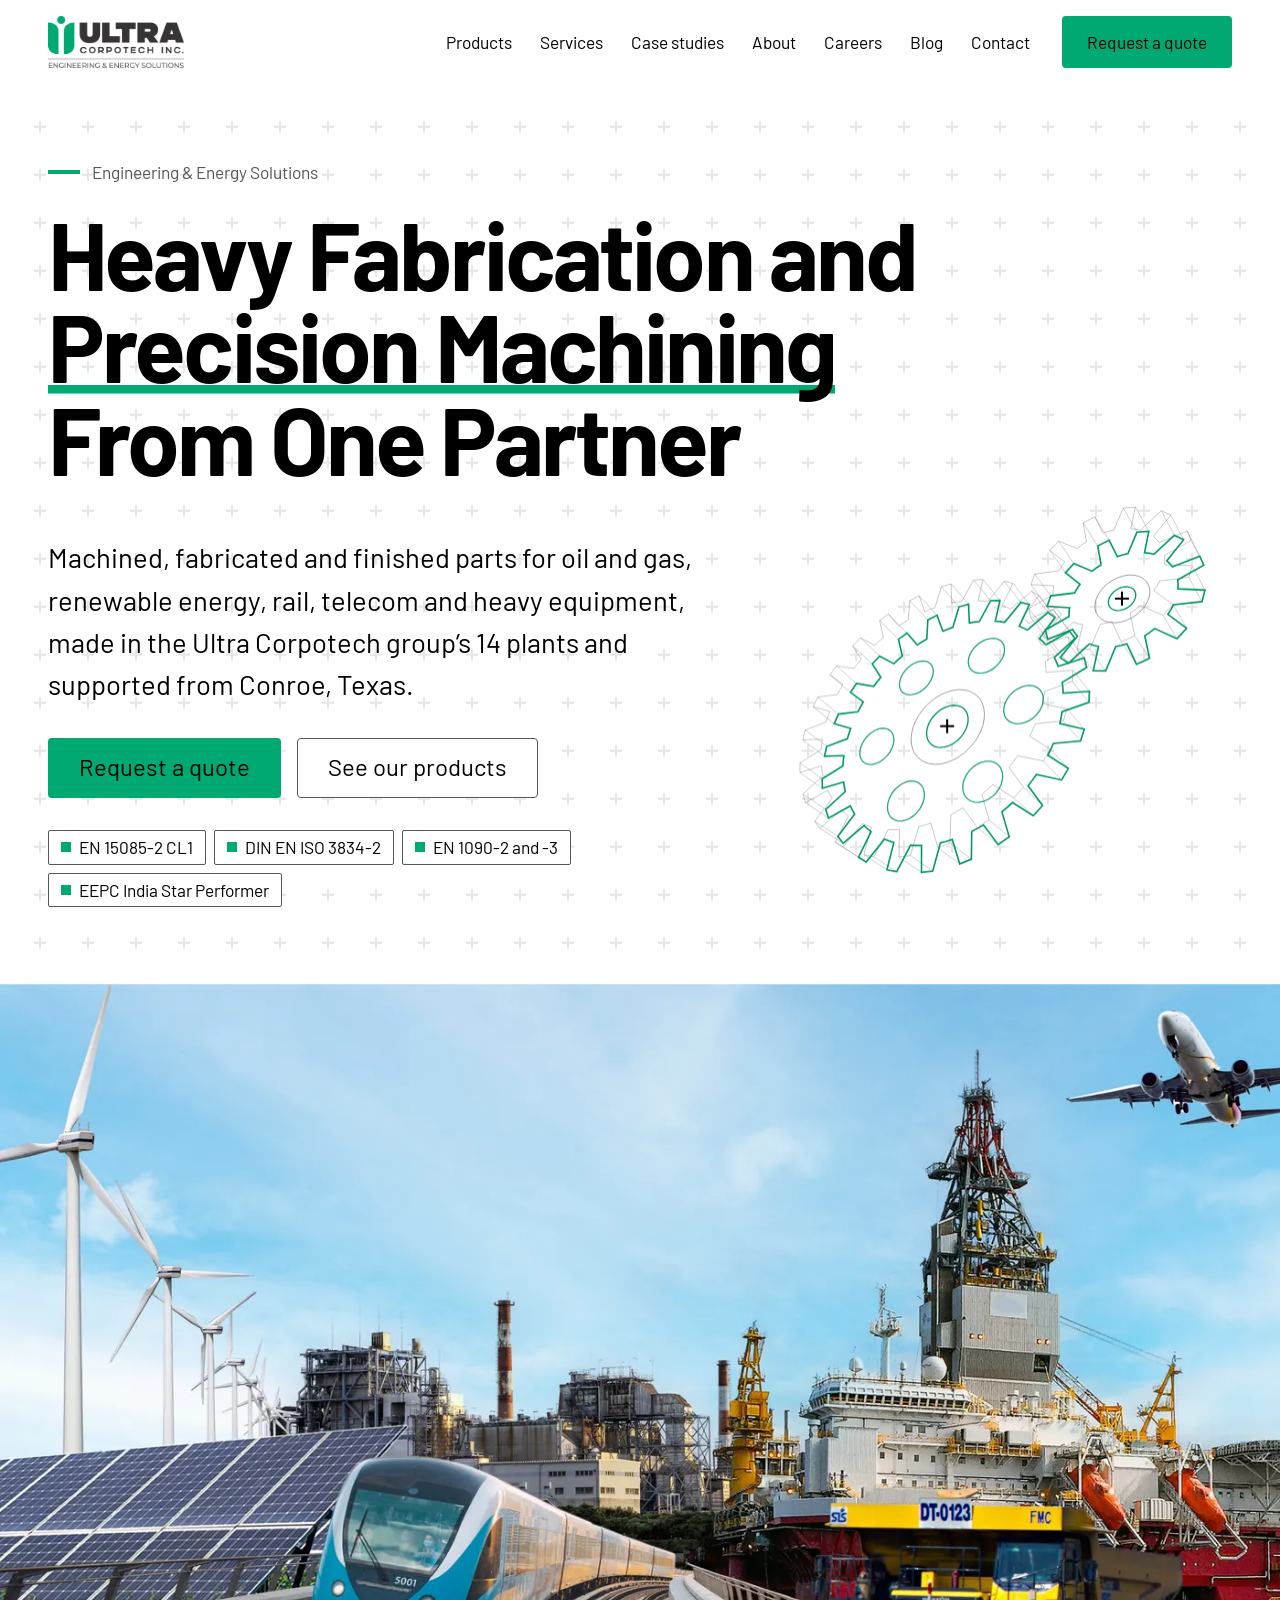
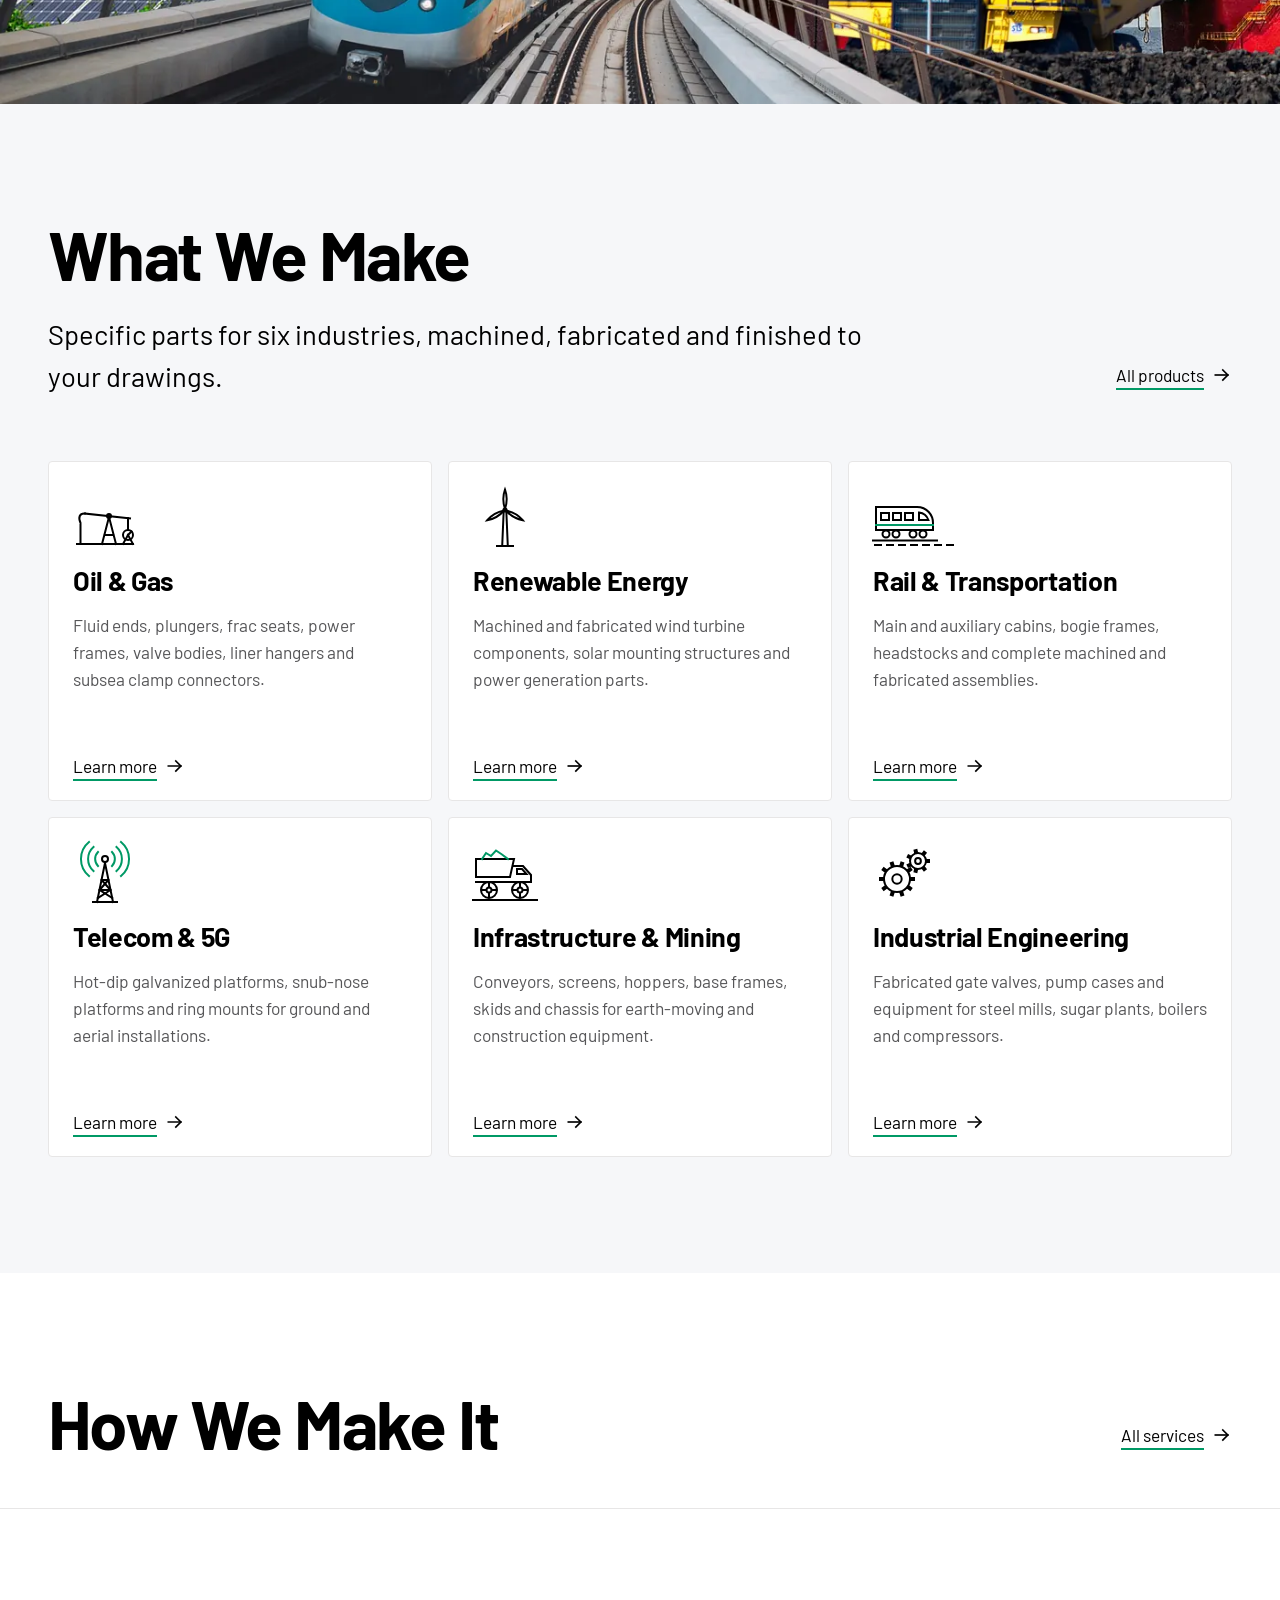
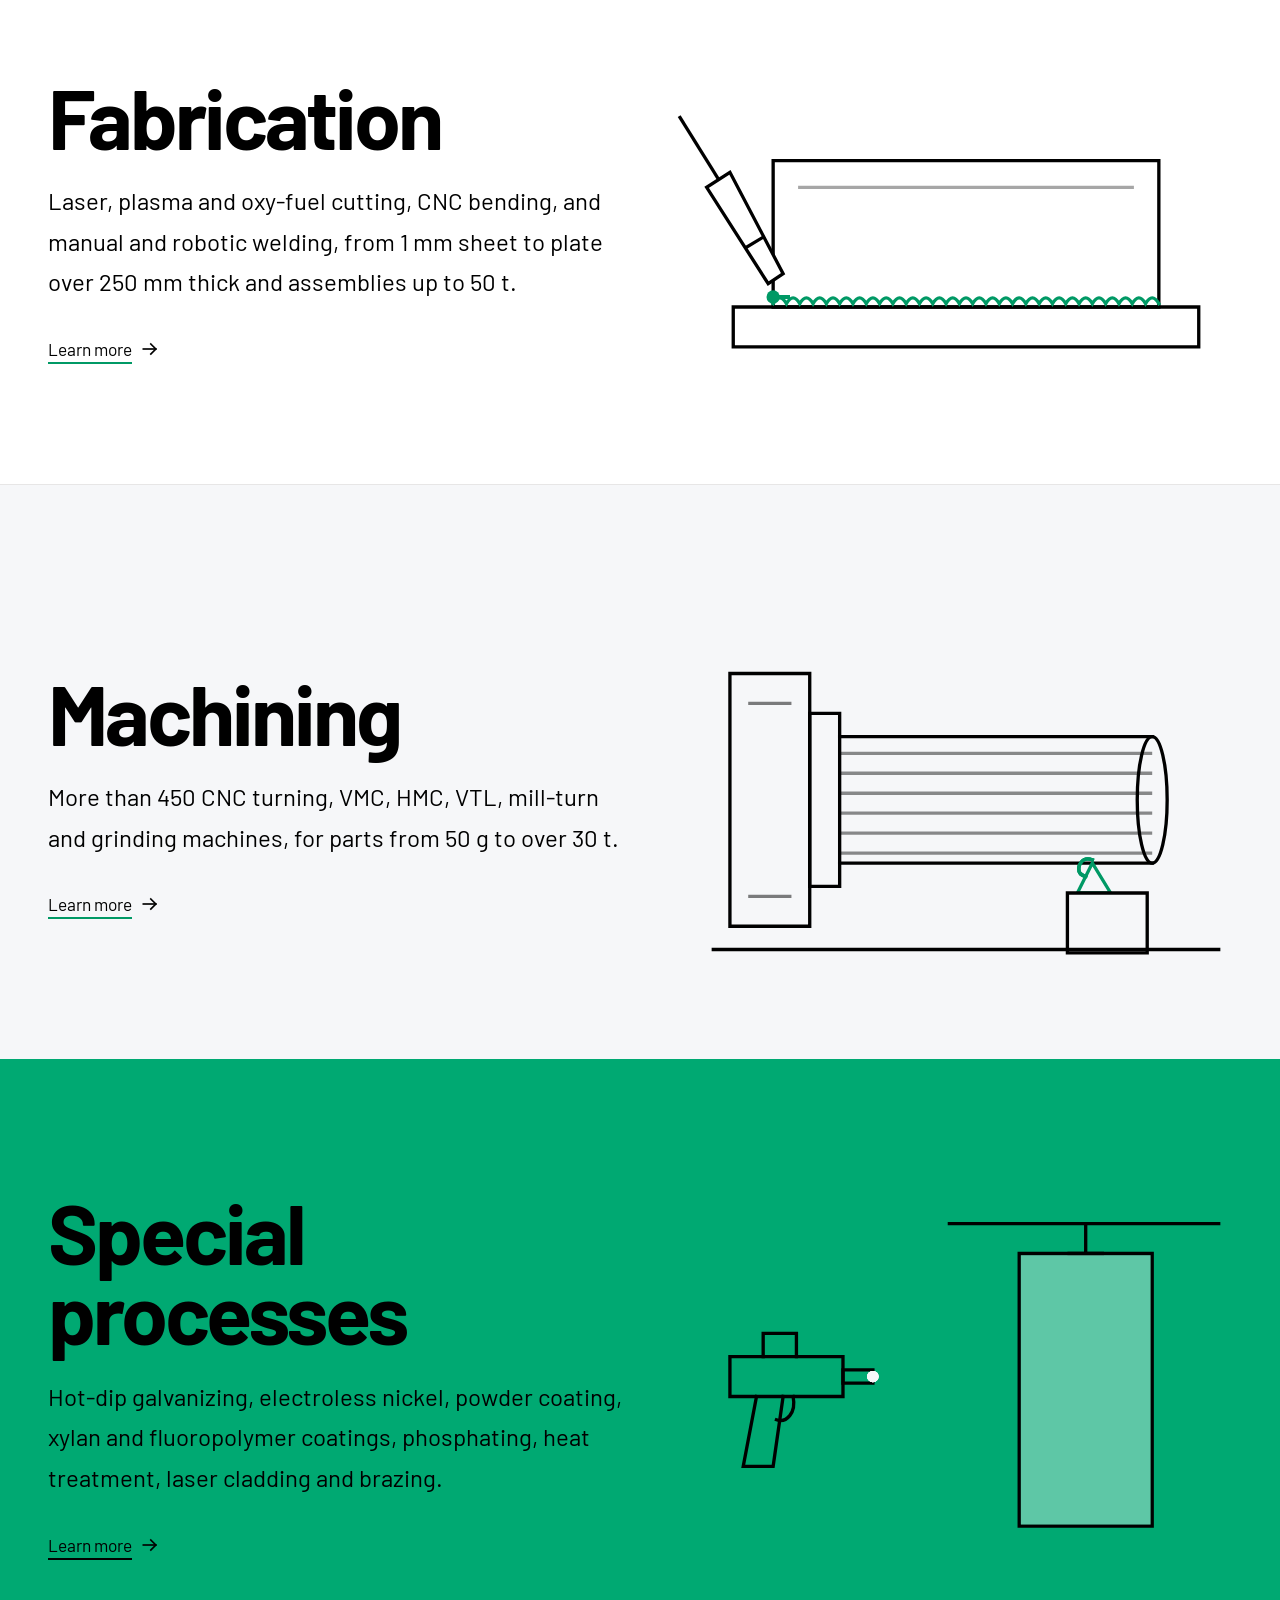
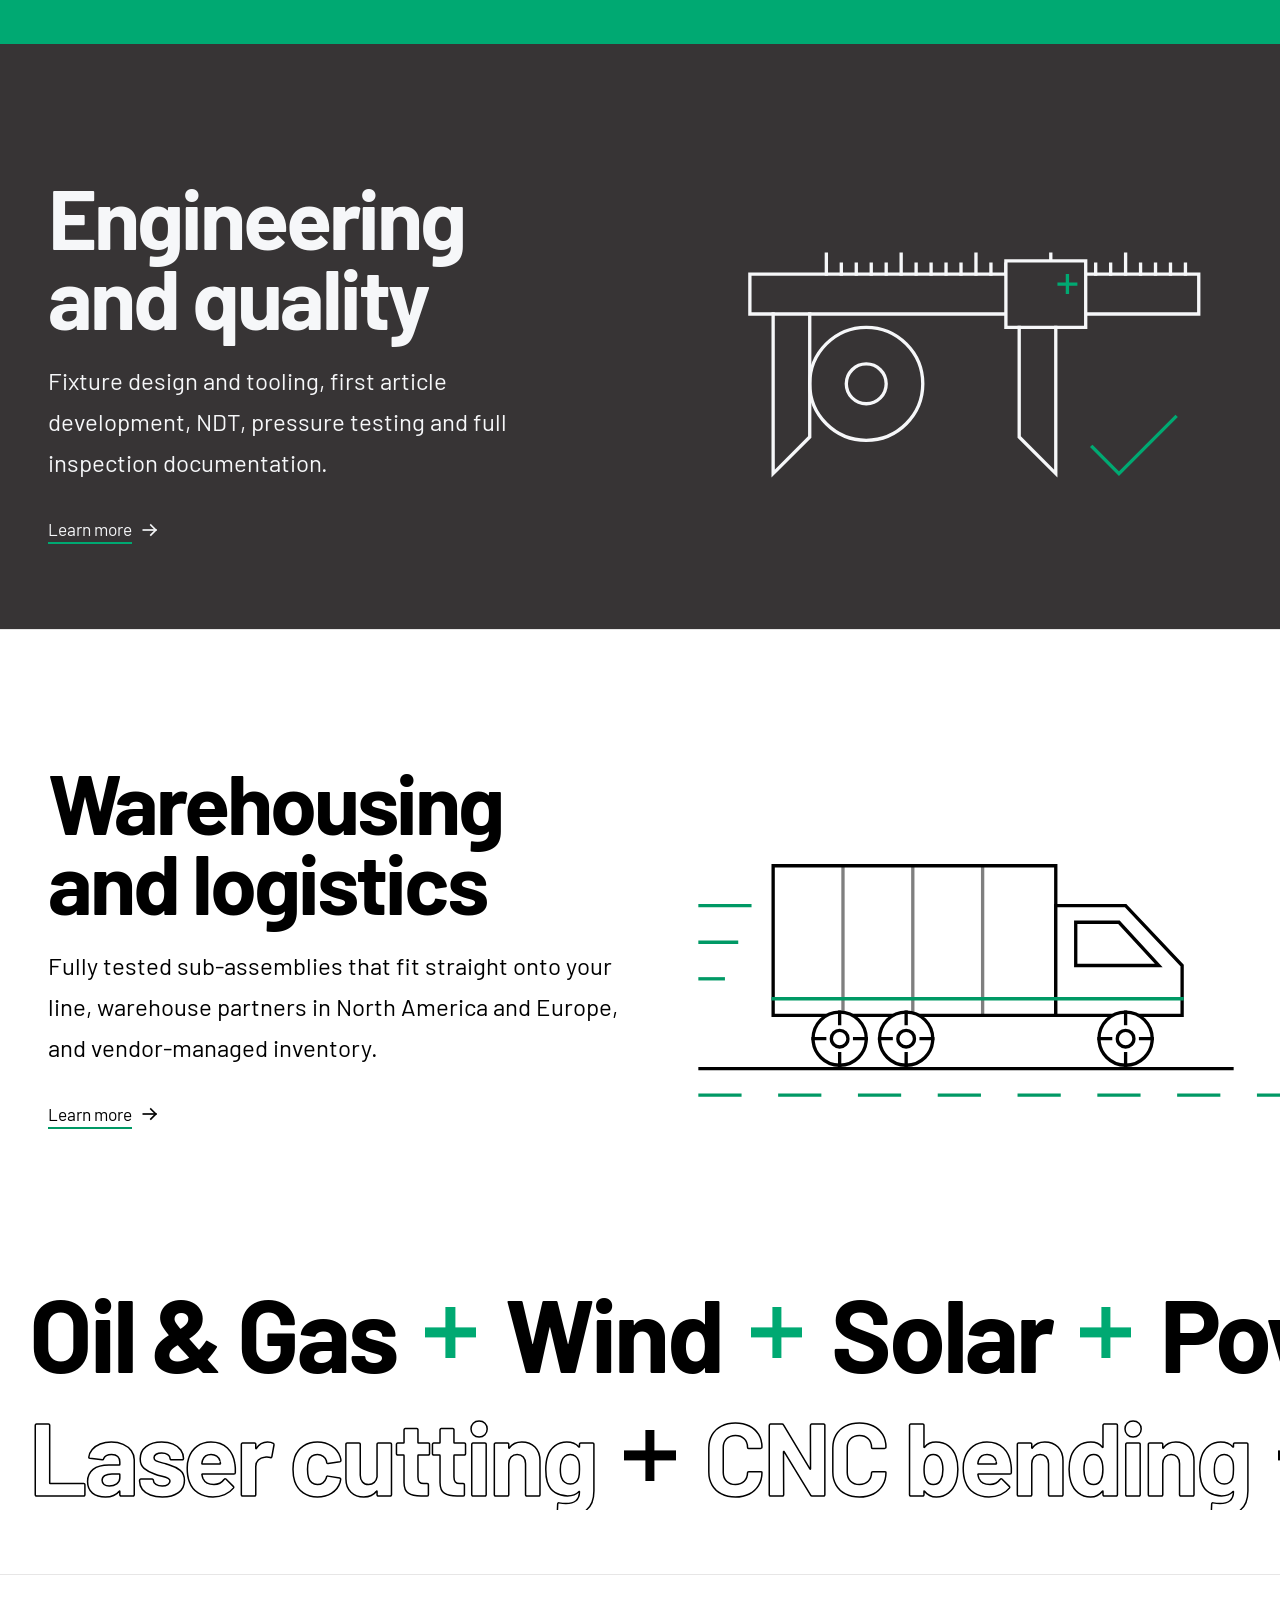
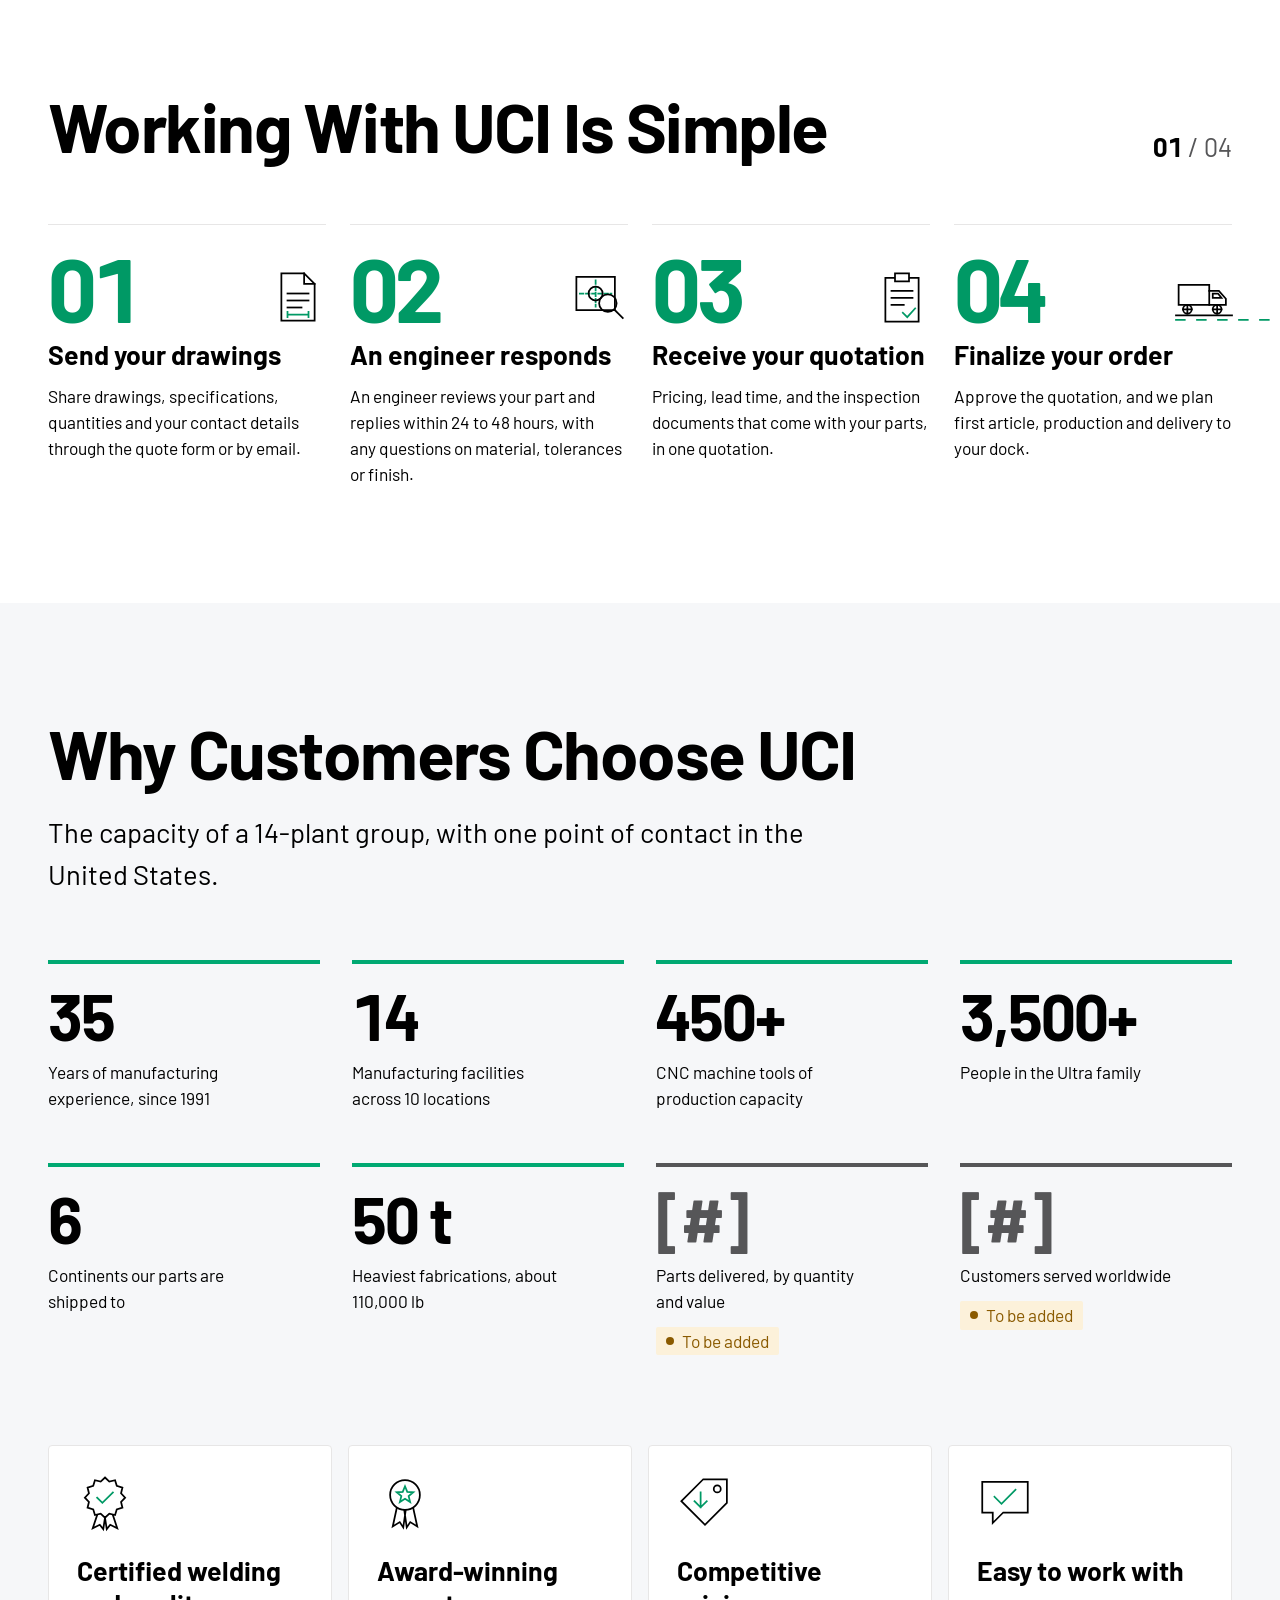
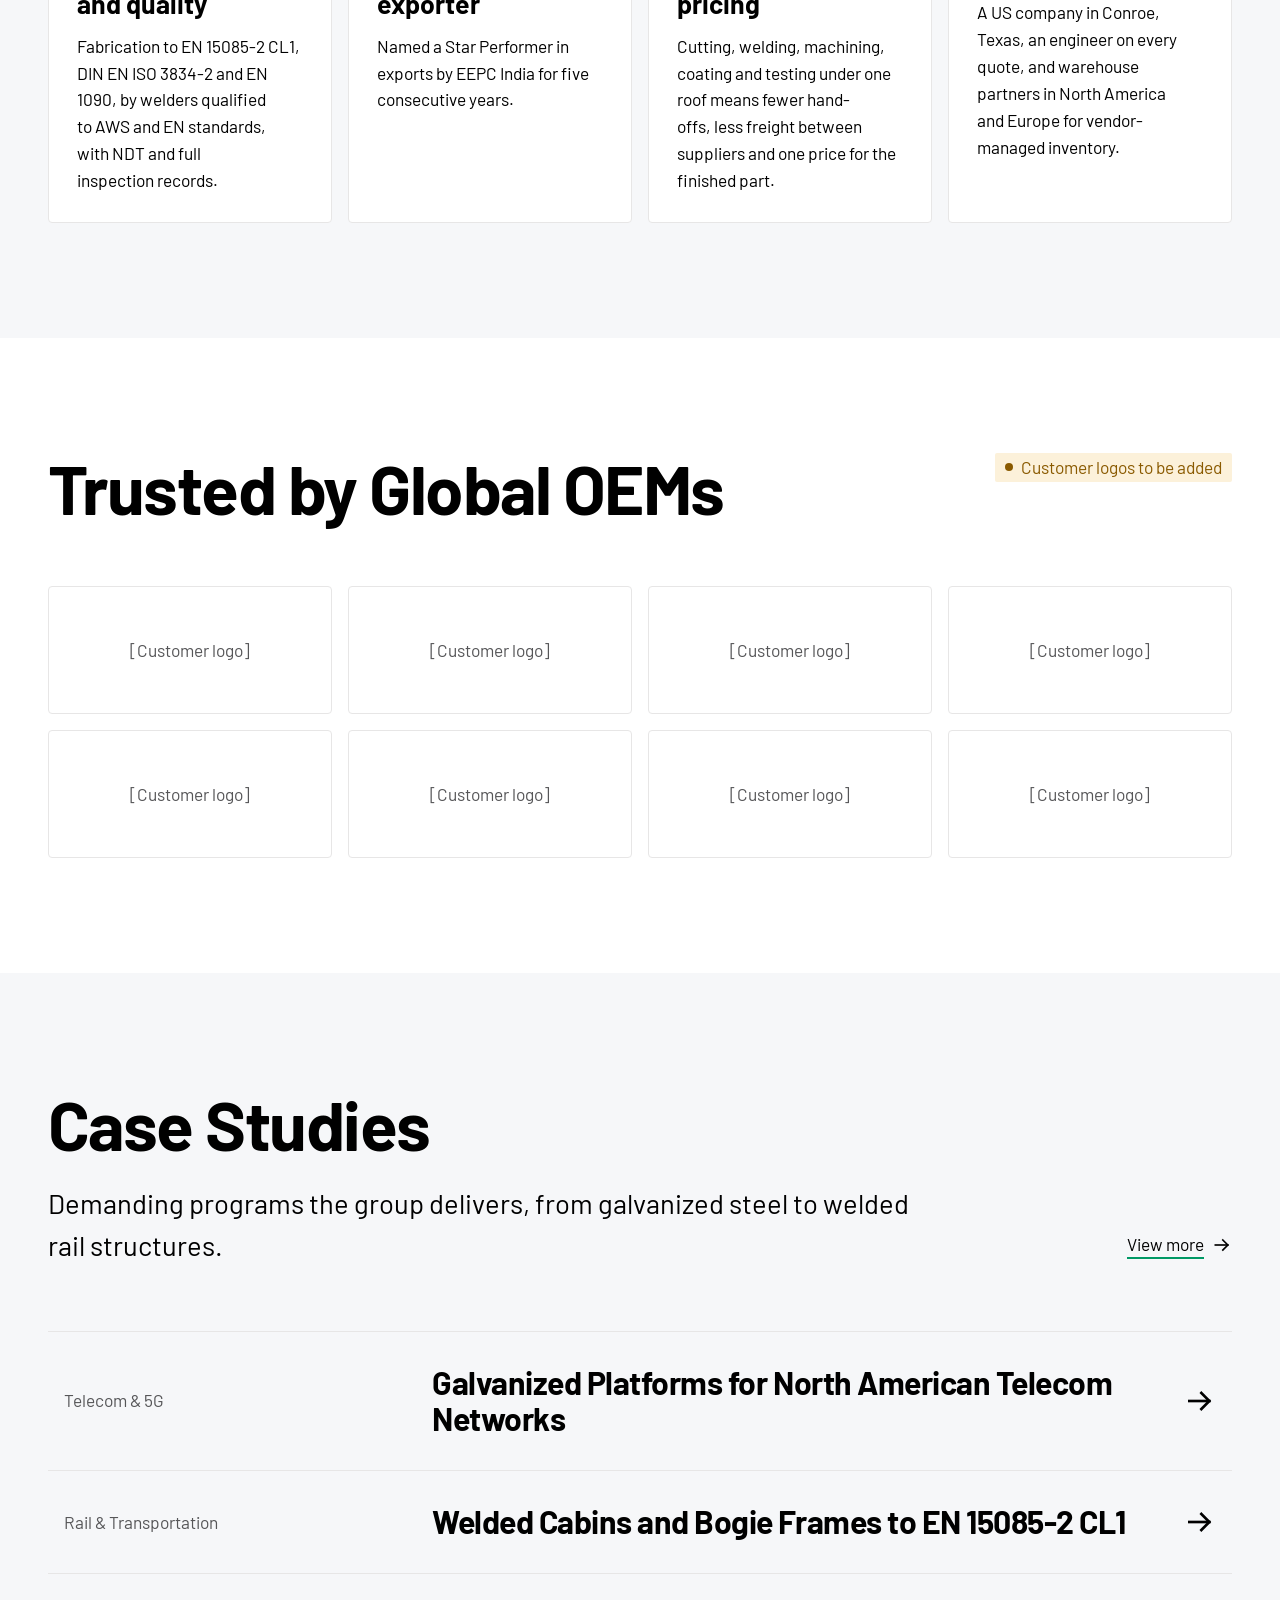
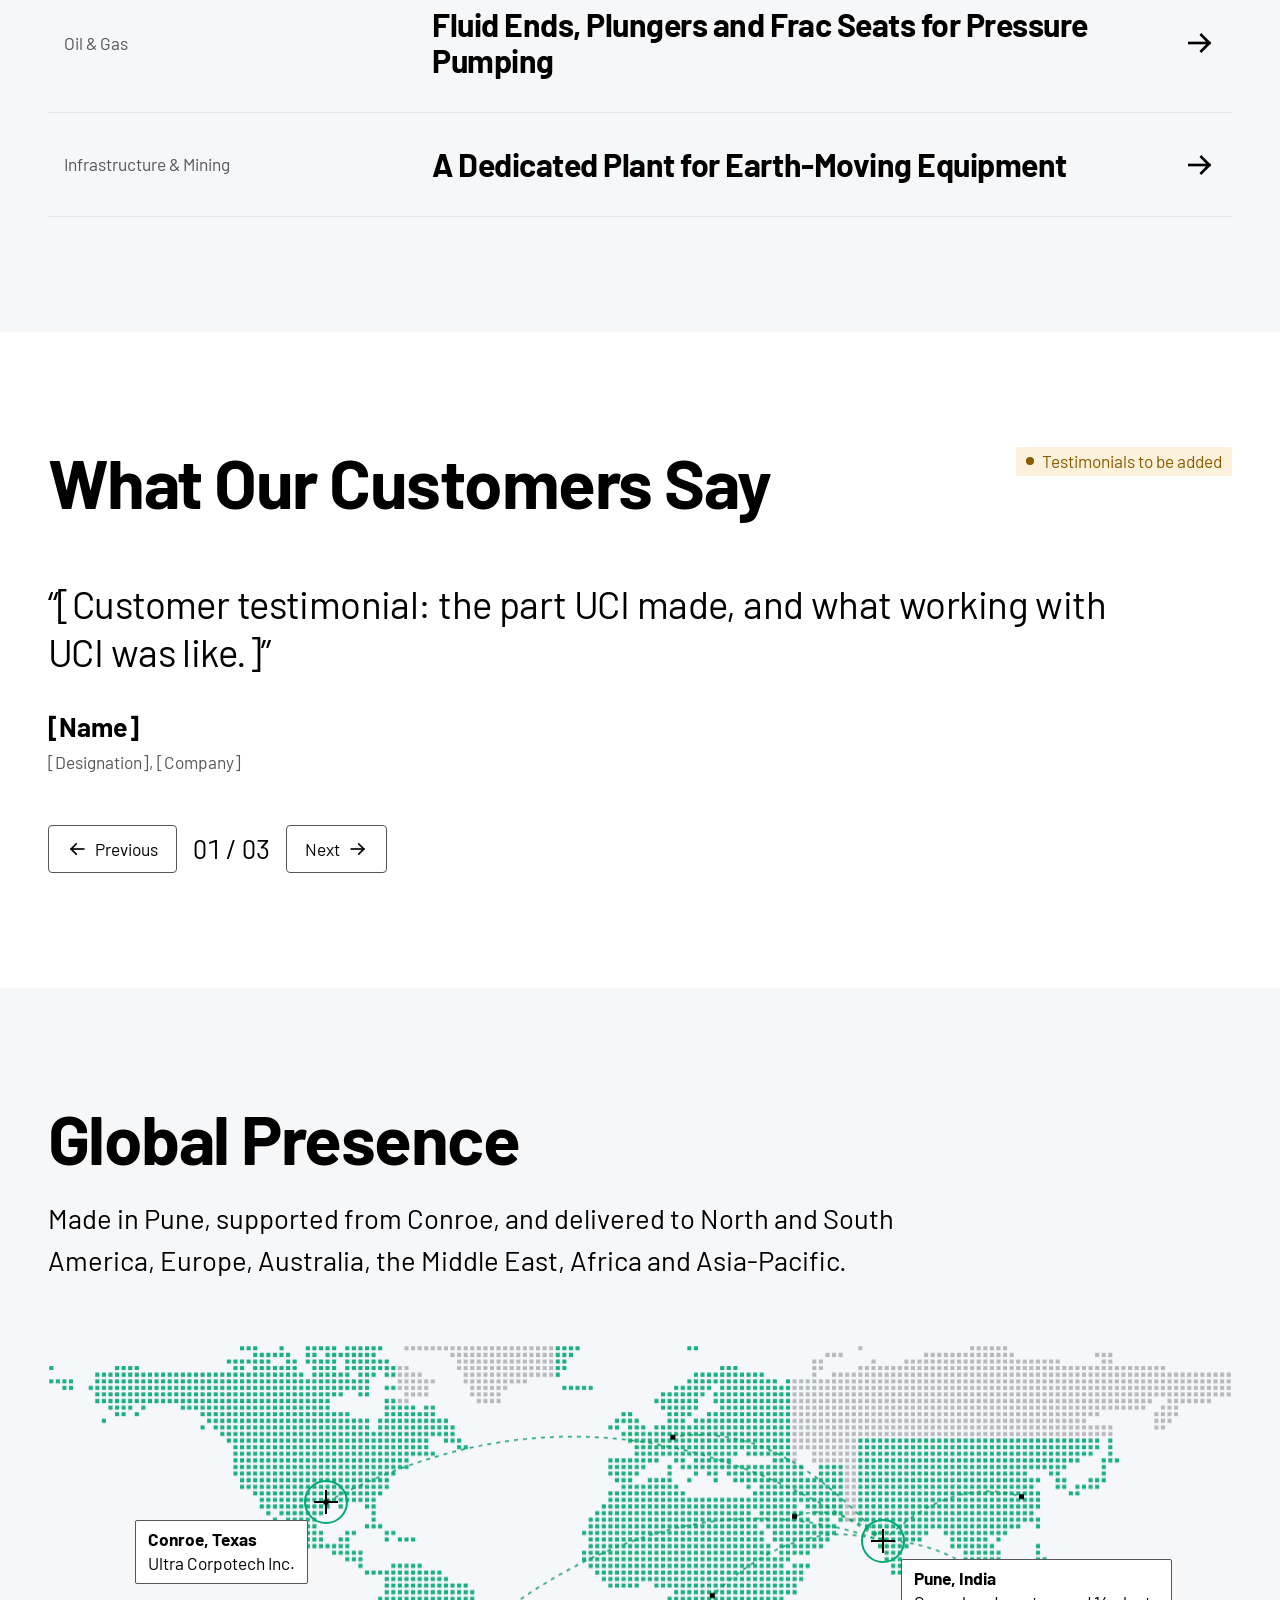
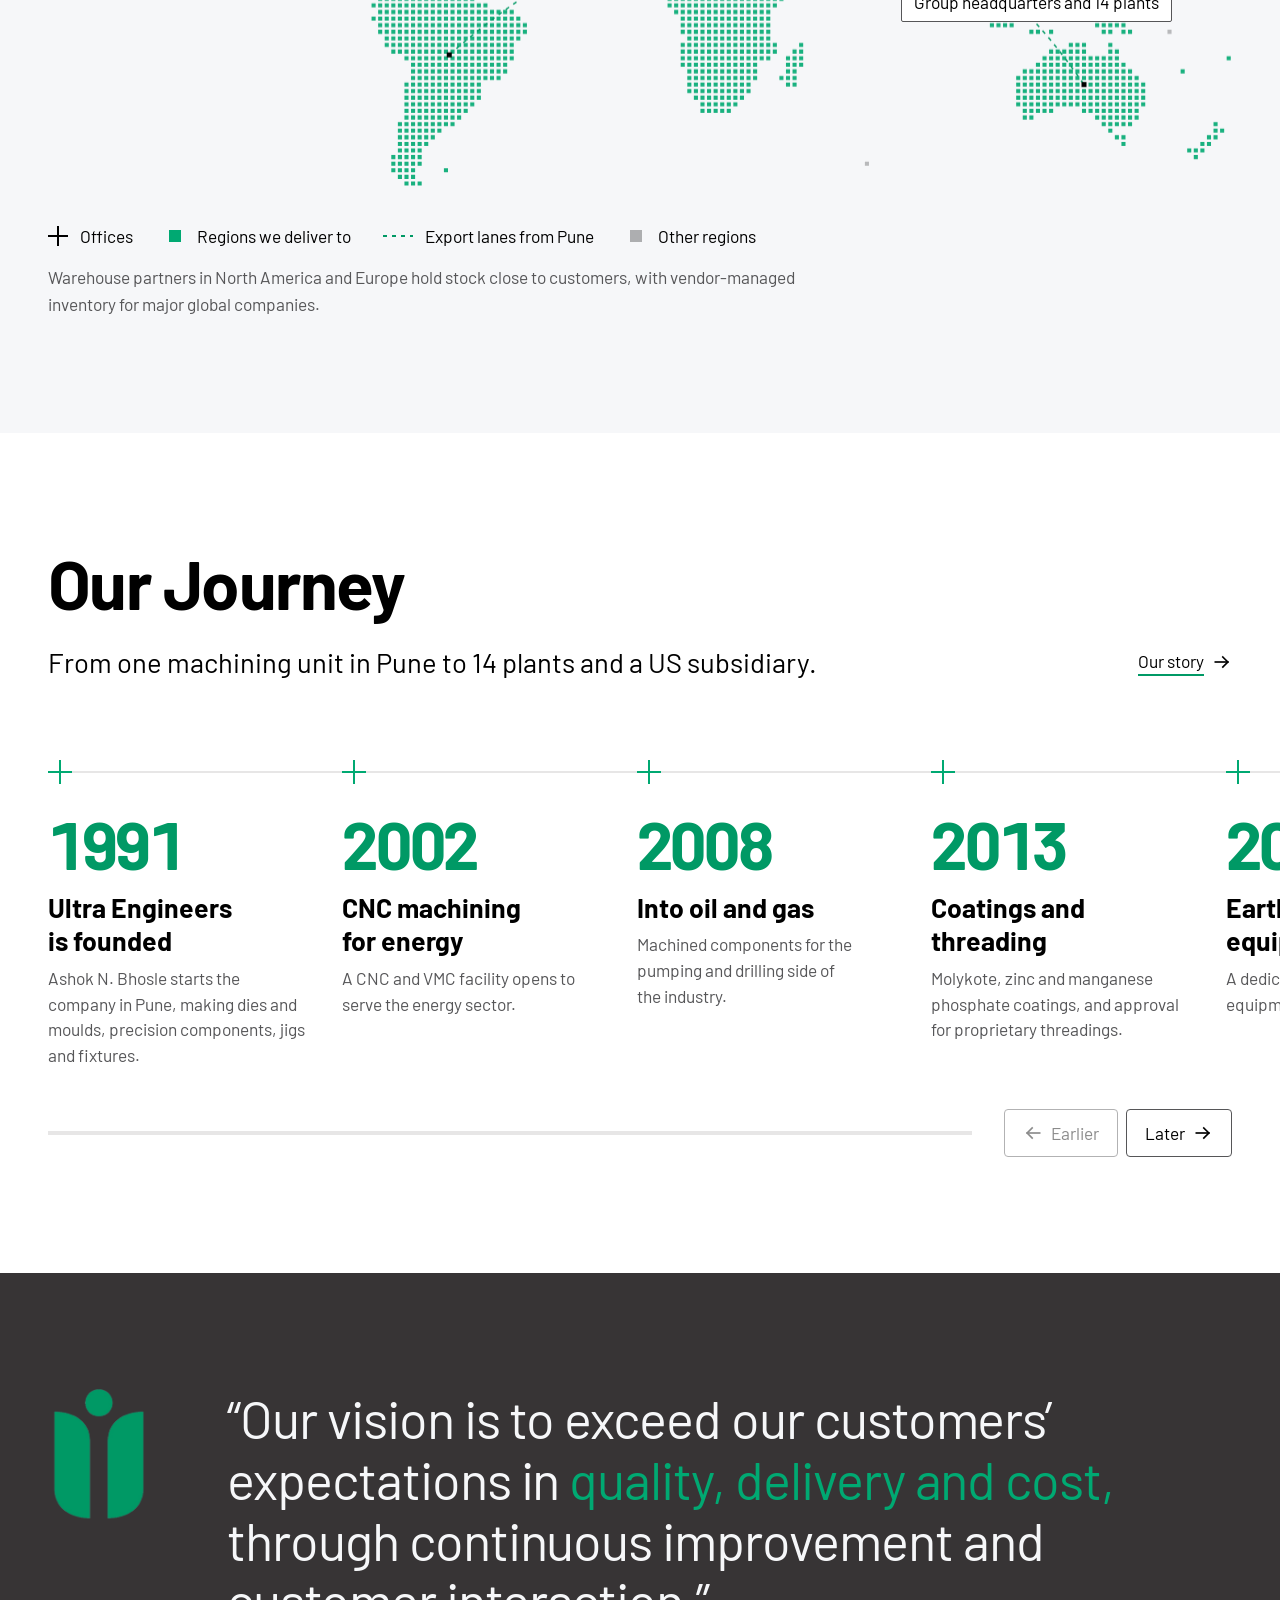
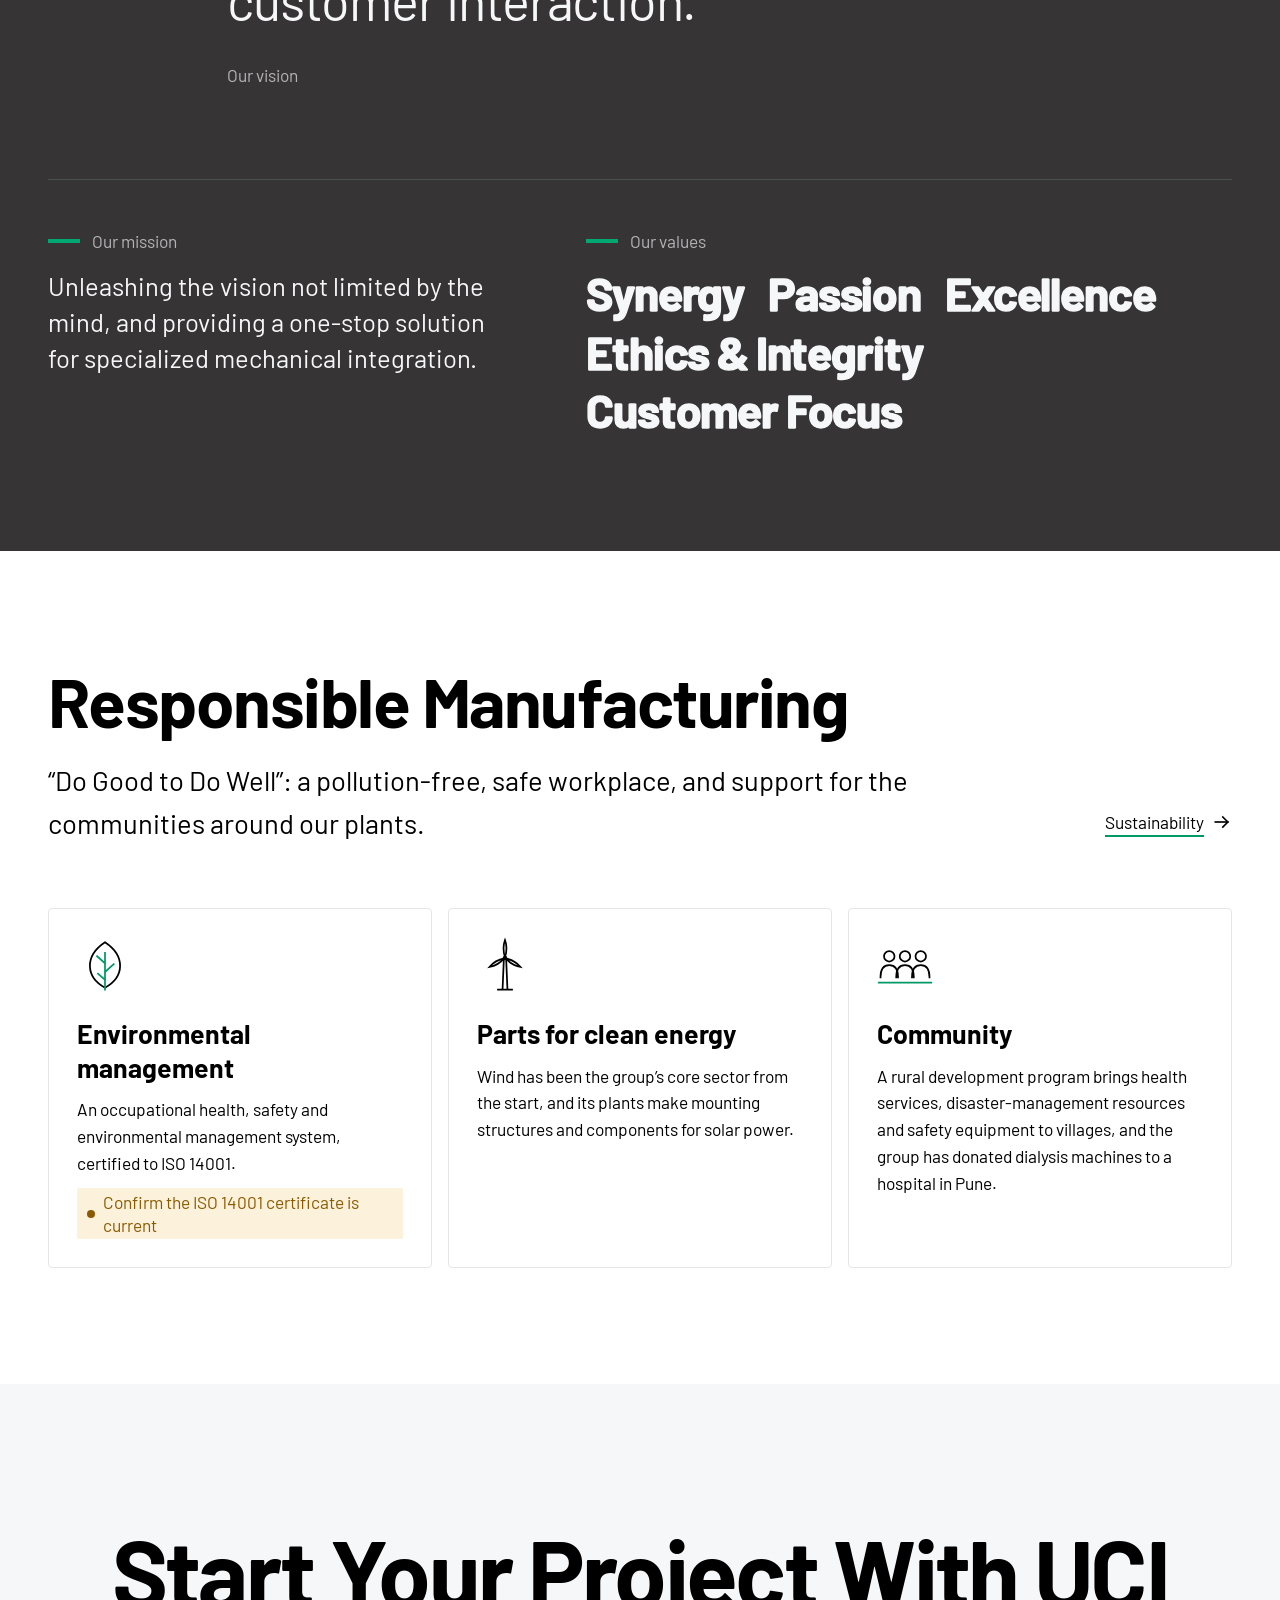
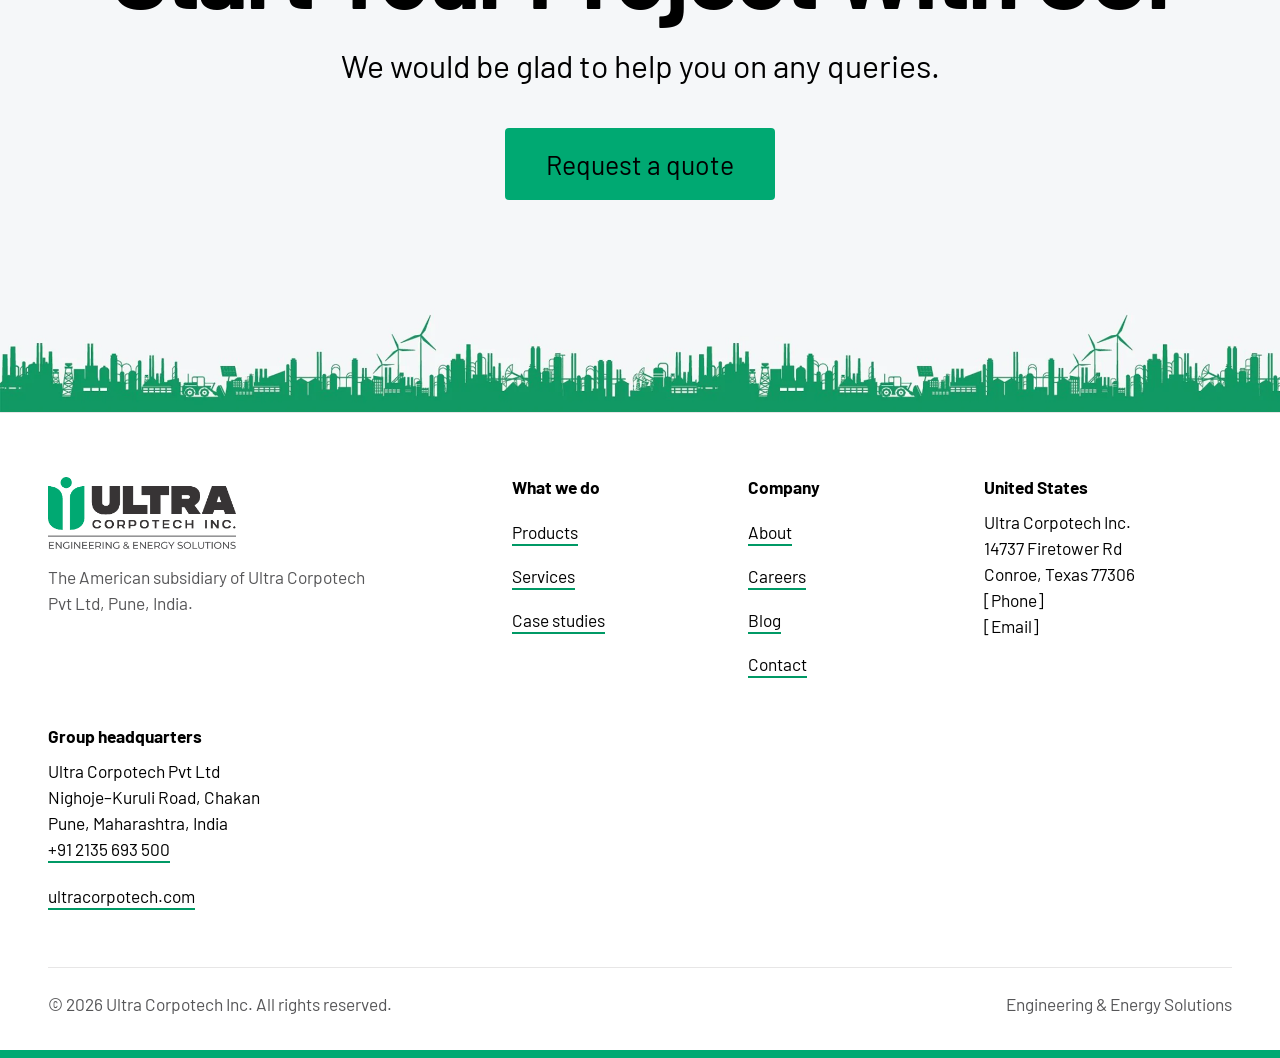
==== commit 5a039cde: "Add products, services, case studies, careers and blog pages Restructure the site around what custom" ====
--- a/index.html
+++ b/index.html
@@ -4,7 +4,7 @@
 <meta charset="utf-8">
 <meta name="viewport" content="width=device-width, initial-scale=1, viewport-fit=cover">
 <title>Ultra Corpotech Inc. | Heavy Fabrication and Precision Machining</title>
-<meta name="description" content="Ultra Corpotech Inc. is the American subsidiary of Ultra Corpotech Pvt Ltd, bringing the group’s fabrication, machining, finishing and logistics to customers across the United States.">
+<meta name="description" content="Machined, fabricated and finished parts for oil and gas, renewable energy, rail, telecom and heavy equipment, from the Ultra Corpotech group’s 14 plants, supported from Conroe, Texas.">
 <meta name="theme-color" content="#00a972">
 <link rel="icon" type="image/png" href="assets/img/mark.png">
 <link rel="preload" href="assets/fonts/barlow-700-latin.woff2" as="font" type="font/woff2" crossorigin>
@@ -44,10 +44,12 @@
     <a class="brand" href="index.html" aria-label="Ultra Corpotech Inc. home"><img class="brand-lockup" src="assets/img/lockup.png" alt="" width="692" height="265"><img class="brand-mark" src="assets/img/mark.png" alt="" width="118" height="171"></a>
     <nav class="nav" aria-label="Main">
       <ul class="nav-list">
-        <li><a class="nav-link" href="index.html" aria-current="page">Home</a></li>
+        <li><a class="nav-link" href="products.html">Products</a></li>
+        <li><a class="nav-link" href="services.html">Services</a></li>
+        <li><a class="nav-link" href="case-studies.html">Case studies</a></li>
         <li><a class="nav-link" href="about.html">About</a></li>
-        <li><a class="nav-link" href="capabilities.html">Capabilities</a></li>
-        <li><a class="nav-link" href="industries.html">Industries</a></li>
+        <li><a class="nav-link" href="careers.html">Careers</a></li>
+        <li><a class="nav-link" href="blog.html">Blog</a></li>
         <li><a class="nav-link" href="contact.html">Contact</a></li>
       </ul>
       <span class="nav-indicator" aria-hidden="true"></span>
@@ -62,10 +64,13 @@
     <nav aria-label="Menu">
       <ul class="menu-list">
         <li><a class="menu-link" href="index.html" aria-current="page" style="--i: 0"><span>Home</span></a></li>
-        <li><a class="menu-link" href="about.html" style="--i: 1"><span>About</span></a></li>
-        <li><a class="menu-link" href="capabilities.html" style="--i: 2"><span>Capabilities</span></a></li>
-        <li><a class="menu-link" href="industries.html" style="--i: 3"><span>Industries</span></a></li>
-        <li><a class="menu-link" href="contact.html" style="--i: 4"><span>Contact</span></a></li>
+        <li><a class="menu-link" href="products.html" style="--i: 1"><span>Products</span></a></li>
+        <li><a class="menu-link" href="services.html" style="--i: 2"><span>Services</span></a></li>
+        <li><a class="menu-link" href="case-studies.html" style="--i: 3"><span>Case studies</span></a></li>
+        <li><a class="menu-link" href="about.html" style="--i: 4"><span>About</span></a></li>
+        <li><a class="menu-link" href="careers.html" style="--i: 5"><span>Careers</span></a></li>
+        <li><a class="menu-link" href="blog.html" style="--i: 6"><span>Blog</span></a></li>
+        <li><a class="menu-link" href="contact.html" style="--i: 7"><span>Contact</span></a></li>
       </ul>
     </nav>
   </div>
@@ -83,11 +88,17 @@
       <h1 id="hero-title" class="hero-title" data-split style="--delay: 120ms">Heavy Fabrication and <span class="accent">Precision Machining</span> From One Partner</h1>
       <div class="hero-foot">
         <div class="hero-copy">
-          <p class="lead" data-reveal style="--delay: 520ms">Ultra Corpotech Inc. is the American subsidiary of Ultra Corpotech Pvt Ltd. We bring the group’s fabrication, machining, finishing and logistics, built up in India since 1991, to customers across the United States.</p>
+          <p class="lead" data-reveal style="--delay: 520ms">Machined, fabricated and finished parts for oil and gas, renewable energy, rail, telecom and heavy equipment, made in the Ultra Corpotech group’s 14 plants and supported from Conroe, Texas.</p>
           <div class="btn-row" data-reveal style="--delay: 680ms">
             <a class="btn btn-primary btn-lg" href="contact.html" data-magnetic>Request a quote</a>
-            <a class="btn btn-secondary btn-lg" href="capabilities.html" data-magnetic>Explore capabilities</a>
+            <a class="btn btn-secondary btn-lg" href="products.html" data-magnetic>See our products</a>
           </div>
+          <ul class="trust-line" aria-label="Certifications and awards" data-stagger style="--delay: 820ms">
+            <li>EN 15085-2 CL1</li>
+            <li>DIN EN ISO 3834-2</li>
+            <li>EN 1090-2 and -3</li>
+            <li>EEPC India Star Performer</li>
+          </ul>
         </div>
         <div class="hero-gears" aria-hidden="true"><canvas data-gears></canvas></div>
       </div>
@@ -107,65 +118,80 @@
     </div>
   </section>
 
-  <section class="band band-muted" aria-labelledby="group-title">
+  <section class="band band-muted" aria-labelledby="products-title">
     <div class="wrap">
       <div class="section-head">
-        <h2 id="group-title" class="h2" data-split>Backed by the Ultra Corpotech Group</h2>
-        <p class="section-note" data-reveal>Our parent company’s manufacturing operations in and around Pune, India.</p>
-      </div>
-      <ul class="stat-grid" data-stagger>
-        <li class="stat"><span class="stat-value" data-odometer="1991">1991</span><span class="stat-label">Founded in Pune, India, as Ultra Engineers</span></li>
-        <li class="stat"><span class="stat-value" data-odometer="14">14</span><span class="stat-label">Manufacturing facilities across 10 locations</span></li>
-        <li class="stat"><span class="stat-value" data-odometer="450+">450+</span><span class="stat-label">CNC machining, turning and grinding machines</span></li>
-        <li class="stat"><span class="stat-value" data-odometer="3,000+">3,000+</span><span class="stat-label">Skilled people across the group</span></li>
-      </ul>
-    </div>
-  </section>
-
-  <div class="marquee-band" aria-hidden="true">
-    <div class="marquee" data-marquee data-direction="-1">
-      <div class="marquee-track">
-        <span class="marquee-item">Wind</span><span class="marquee-plus"></span>
-        <span class="marquee-item">Solar</span><span class="marquee-plus"></span>
-        <span class="marquee-item">Power</span><span class="marquee-plus"></span>
-        <span class="marquee-item">Oil &amp; Gas</span><span class="marquee-plus"></span>
-        <span class="marquee-item">Metro &amp; Railway</span><span class="marquee-plus"></span>
-        <span class="marquee-item">Locomotives</span><span class="marquee-plus"></span>
-        <span class="marquee-item">Mining</span><span class="marquee-plus"></span>
-        <span class="marquee-item">Construction Equipment</span><span class="marquee-plus"></span>
-        <span class="marquee-item">Industrial Engineering</span><span class="marquee-plus"></span>
-        <span class="marquee-item">Telecom</span><span class="marquee-plus"></span>
-      </div>
-    </div>
-    <div class="marquee marquee-outline" data-marquee data-direction="1">
-      <div class="marquee-track">
-        <span class="marquee-item">Laser cutting</span><span class="marquee-plus"></span>
-        <span class="marquee-item">Plasma cutting</span><span class="marquee-plus"></span>
-        <span class="marquee-item">Oxy-fuel cutting</span><span class="marquee-plus"></span>
-        <span class="marquee-item">CNC bending</span><span class="marquee-plus"></span>
-        <span class="marquee-item">Robotic welding</span><span class="marquee-plus"></span>
-        <span class="marquee-item">CNC turning</span><span class="marquee-plus"></span>
-        <span class="marquee-item">Grinding</span><span class="marquee-plus"></span>
-        <span class="marquee-item">Shot blasting</span><span class="marquee-plus"></span>
-        <span class="marquee-item">Powder coating</span><span class="marquee-plus"></span>
-        <span class="marquee-item">Hot-dip galvanizing</span><span class="marquee-plus"></span>
-        <span class="marquee-item">CED coating</span><span class="marquee-plus"></span>
-        <span class="marquee-item">Zinc plating</span><span class="marquee-plus"></span>
-      </div>
-    </div>
-  </div>
-
-  <section class="deliver" aria-labelledby="deliver-title">
+        <div>
+          <h2 id="products-title" class="h2" data-split>What We Make</h2>
+          <p class="lead" data-reveal>Specific parts for six industries, machined, fabricated and finished to your drawings.</p>
+        </div>
+        <a class="link-arrow" href="products.html">All products<svg aria-hidden="true" focusable="false" viewBox="0 0 24 24" fill="none" stroke="currentColor" stroke-width="2" stroke-linecap="square"><path d="M4 12h15"/><path d="M13 6l6 6-6 6"/></svg></a>
+      </div>
+      <ul class="product-grid" data-stagger>
+        <li>
+          <a class="tile product-card" href="products.html#oil-and-gas">
+            <span class="tile-top"><span data-icon="oil" aria-hidden="true"></span></span>
+            <span class="tile-name">Oil &amp; Gas</span>
+            <span class="product-items">Fluid ends, plungers, frac seats, power frames, valve bodies, liner hangers and subsea clamp connectors.</span>
+            <span class="learn">Learn more<svg aria-hidden="true" focusable="false" viewBox="0 0 24 24" fill="none" stroke="currentColor" stroke-width="2" stroke-linecap="square"><path d="M4 12h15"/><path d="M13 6l6 6-6 6"/></svg></span>
+          </a>
+        </li>
+        <li>
+          <a class="tile product-card" href="products.html#renewable-energy">
+            <span class="tile-top"><span data-icon="wind" aria-hidden="true"></span></span>
+            <span class="tile-name">Renewable Energy</span>
+            <span class="product-items">Machined and fabricated wind turbine components, solar mounting structures and power generation parts.</span>
+            <span class="learn">Learn more<svg aria-hidden="true" focusable="false" viewBox="0 0 24 24" fill="none" stroke="currentColor" stroke-width="2" stroke-linecap="square"><path d="M4 12h15"/><path d="M13 6l6 6-6 6"/></svg></span>
+          </a>
+        </li>
+        <li>
+          <a class="tile product-card" href="products.html#rail-and-transportation">
+            <span class="tile-top"><span data-icon="metro" aria-hidden="true"></span></span>
+            <span class="tile-name">Rail &amp; Transportation</span>
+            <span class="product-items">Main and auxiliary cabins, bogie frames, headstocks and complete machined and fabricated assemblies.</span>
+            <span class="learn">Learn more<svg aria-hidden="true" focusable="false" viewBox="0 0 24 24" fill="none" stroke="currentColor" stroke-width="2" stroke-linecap="square"><path d="M4 12h15"/><path d="M13 6l6 6-6 6"/></svg></span>
+          </a>
+        </li>
+        <li>
+          <a class="tile product-card" href="products.html#telecom-and-5g">
+            <span class="tile-top"><span data-icon="telecom" aria-hidden="true"></span></span>
+            <span class="tile-name">Telecom &amp; 5G</span>
+            <span class="product-items">Hot-dip galvanized platforms, snub-nose platforms and ring mounts for ground and aerial installations.</span>
+            <span class="learn">Learn more<svg aria-hidden="true" focusable="false" viewBox="0 0 24 24" fill="none" stroke="currentColor" stroke-width="2" stroke-linecap="square"><path d="M4 12h15"/><path d="M13 6l6 6-6 6"/></svg></span>
+          </a>
+        </li>
+        <li>
+          <a class="tile product-card" href="products.html#infrastructure-and-mining">
+            <span class="tile-top"><span data-icon="mining" aria-hidden="true"></span></span>
+            <span class="tile-name">Infrastructure &amp; Mining</span>
+            <span class="product-items">Conveyors, screens, hoppers, base frames, skids and chassis for earth-moving and construction equipment.</span>
+            <span class="learn">Learn more<svg aria-hidden="true" focusable="false" viewBox="0 0 24 24" fill="none" stroke="currentColor" stroke-width="2" stroke-linecap="square"><path d="M4 12h15"/><path d="M13 6l6 6-6 6"/></svg></span>
+          </a>
+        </li>
+        <li>
+          <a class="tile product-card" href="products.html#industrial-engineering">
+            <span class="tile-top"><span data-icon="industrial" aria-hidden="true"></span></span>
+            <span class="tile-name">Industrial Engineering</span>
+            <span class="product-items">Fabricated gate valves, pump cases and equipment for steel mills, sugar plants, boilers and compressors.</span>
+            <span class="learn">Learn more<svg aria-hidden="true" focusable="false" viewBox="0 0 24 24" fill="none" stroke="currentColor" stroke-width="2" stroke-linecap="square"><path d="M4 12h15"/><path d="M13 6l6 6-6 6"/></svg></span>
+          </a>
+        </li>
+      </ul>
+    </div>
+  </section>
+
+  <section class="deliver" aria-labelledby="services-title">
     <div class="wrap section-head">
-      <h2 id="deliver-title" class="h2" data-split>What We Deliver</h2>
-      <a class="link-arrow" href="capabilities.html">All capabilities<svg aria-hidden="true" focusable="false" viewBox="0 0 24 24" fill="none" stroke="currentColor" stroke-width="2" stroke-linecap="square"><path d="M4 12h15"/><path d="M13 6l6 6-6 6"/></svg></a>
+      <h2 id="services-title" class="h2" data-split>How We Make It</h2>
+      <a class="link-arrow" href="services.html">All services<svg aria-hidden="true" focusable="false" viewBox="0 0 24 24" fill="none" stroke="currentColor" stroke-width="2" stroke-linecap="square"><path d="M4 12h15"/><path d="M13 6l6 6-6 6"/></svg></a>
     </div>
     <ul class="stack" data-stack>
       <li class="stack-card tone-surface">
         <div class="wrap stack-inner">
           <div>
             <h3 class="stack-title" data-split>Fabrication</h3>
-            <p class="stack-text">Laser, plasma and oxy-fuel cutting, CNC bending, and SMAW, GMAW, GTAW, SAW and robotic welding, from 1 mm sheet to plate over 250 mm thick.</p>
+            <p class="stack-text">Laser, plasma and oxy-fuel cutting, CNC bending, and manual and robotic welding, from 1 mm sheet to plate over 250 mm thick and assemblies up to 50 t.</p>
+            <a class="link-arrow" href="services.html#fabrication">Learn more<svg aria-hidden="true" focusable="false" viewBox="0 0 24 24" fill="none" stroke="currentColor" stroke-width="2" stroke-linecap="square"><path d="M4 12h15"/><path d="M13 6l6 6-6 6"/></svg></a>
           </div>
           <div class="stack-art" data-art="weld" aria-hidden="true"></div>
         </div>
@@ -175,6 +201,7 @@
           <div>
             <h3 class="stack-title" data-split>Machining</h3>
             <p class="stack-text">More than 450 CNC turning, VMC, HMC, VTL, mill-turn and grinding machines, for parts from 50 g to over 30 t.</p>
+            <a class="link-arrow" href="services.html#machining">Learn more<svg aria-hidden="true" focusable="false" viewBox="0 0 24 24" fill="none" stroke="currentColor" stroke-width="2" stroke-linecap="square"><path d="M4 12h15"/><path d="M13 6l6 6-6 6"/></svg></a>
           </div>
           <div class="stack-art" data-art="lathe" aria-hidden="true"></div>
         </div>
@@ -182,8 +209,9 @@
       <li class="stack-card tone-green" data-tone="light">
         <div class="wrap stack-inner">
           <div>
-            <h3 class="stack-title" data-split>Surface treatment</h3>
-            <p class="stack-text">Shot blasting, painting, powder coating, hot-dip galvanizing, glass beading, CED coating and zinc plating.</p>
+            <h3 class="stack-title" data-split>Special processes</h3>
+            <p class="stack-text">Hot-dip galvanizing, electroless nickel, powder coating, xylan and fluoropolymer coatings, phosphating, heat treatment, laser cladding and brazing.</p>
+            <a class="link-arrow" href="services.html#special-processes">Learn more<svg aria-hidden="true" focusable="false" viewBox="0 0 24 24" fill="none" stroke="currentColor" stroke-width="2" stroke-linecap="square"><path d="M4 12h15"/><path d="M13 6l6 6-6 6"/></svg></a>
           </div>
           <div class="stack-art" data-art="spray" aria-hidden="true"></div>
         </div>
@@ -192,7 +220,8 @@
         <div class="wrap stack-inner">
           <div>
             <h3 class="stack-title" data-split>Engineering and quality</h3>
-            <p class="stack-text">In-house fixture design and tooling, first article development, NDT, inspection and full quality documentation.</p>
+            <p class="stack-text">Fixture design and tooling, first article development, NDT, pressure testing and full inspection documentation.</p>
+            <a class="link-arrow" href="services.html#engineering-and-quality">Learn more<svg aria-hidden="true" focusable="false" viewBox="0 0 24 24" fill="none" stroke="currentColor" stroke-width="2" stroke-linecap="square"><path d="M4 12h15"/><path d="M13 6l6 6-6 6"/></svg></a>
           </div>
           <div class="stack-art" data-art="caliper" aria-hidden="true"></div>
         </div>
@@ -200,8 +229,9 @@
       <li class="stack-card tone-surface">
         <div class="wrap stack-inner">
           <div>
-            <h3 class="stack-title" data-split>Logistics</h3>
-            <p class="stack-text">Domestic and export shipping, warehousing and third-party logistics, from the plant to your dock.</p>
+            <h3 class="stack-title" data-split>Warehousing and logistics</h3>
+            <p class="stack-text">Fully tested sub-assemblies that fit straight onto your line, warehouse partners in North America and Europe, and vendor-managed inventory.</p>
+            <a class="link-arrow" href="services.html#warehousing-and-logistics">Learn more<svg aria-hidden="true" focusable="false" viewBox="0 0 24 24" fill="none" stroke="currentColor" stroke-width="2" stroke-linecap="square"><path d="M4 12h15"/><path d="M13 6l6 6-6 6"/></svg></a>
           </div>
           <div class="stack-art" data-art="truck" aria-hidden="true"></div>
         </div>
@@ -209,71 +239,66 @@
     </ul>
   </section>
 
-  <section class="band band-muted" aria-labelledby="industries-title">
-    <div class="wrap">
-      <div class="section-head">
-        <div>
-          <h2 id="industries-title" class="h2" data-split>Industries We Serve</h2>
-          <p class="lead" data-reveal>From wind and solar to rail and mining, the group supplies OEMs across North and South America, Europe, Australia, the Middle East and Africa.</p>
-        </div>
-        <a class="link-arrow" href="industries.html">All industries<svg aria-hidden="true" focusable="false" viewBox="0 0 24 24" fill="none" stroke="currentColor" stroke-width="2" stroke-linecap="square"><path d="M4 12h15"/><path d="M13 6l6 6-6 6"/></svg></a>
-      </div>
-      <ul class="sector-grid" data-stagger>
-        <li class="is-feature">
-          <a class="tile" href="industries.html#wind">
-            <span class="tile-copy">
-              <span class="badge">Our forte</span>
-              <span class="tile-name">Wind</span>
-              <span class="tile-desc">Fabricated and machined components for wind turbine manufacturers, the sector the group knows best.</span>
-            </span>
-            <span data-art="windfarm" aria-hidden="true"></span>
-          </a>
-        </li>
-        <li><a class="tile" href="industries.html#solar"><span class="tile-top"><span data-icon="solar" aria-hidden="true"></span><svg class="tile-go" aria-hidden="true" focusable="false" viewBox="0 0 24 24" fill="none" stroke="currentColor" stroke-width="2" stroke-linecap="square"><path d="M7 17L17 7"/><path d="M9 7h8v8"/></svg></span><span class="tile-name">Solar</span></a></li>
-        <li><a class="tile" href="industries.html#power"><span class="tile-top"><span data-icon="power" aria-hidden="true"></span><svg class="tile-go" aria-hidden="true" focusable="false" viewBox="0 0 24 24" fill="none" stroke="currentColor" stroke-width="2" stroke-linecap="square"><path d="M7 17L17 7"/><path d="M9 7h8v8"/></svg></span><span class="tile-name">Power</span></a></li>
-        <li><a class="tile" href="industries.html#oil-and-gas"><span class="tile-top"><span data-icon="oil" aria-hidden="true"></span><svg class="tile-go" aria-hidden="true" focusable="false" viewBox="0 0 24 24" fill="none" stroke="currentColor" stroke-width="2" stroke-linecap="square"><path d="M7 17L17 7"/><path d="M9 7h8v8"/></svg></span><span class="tile-name">Oil &amp; Gas</span></a></li>
-        <li><a class="tile" href="industries.html#metro-and-railway"><span class="tile-top"><span data-icon="metro" aria-hidden="true"></span><svg class="tile-go" aria-hidden="true" focusable="false" viewBox="0 0 24 24" fill="none" stroke="currentColor" stroke-width="2" stroke-linecap="square"><path d="M7 17L17 7"/><path d="M9 7h8v8"/></svg></span><span class="tile-name">Metro &amp; Railway</span></a></li>
-        <li><a class="tile" href="industries.html#locomotives"><span class="tile-top"><span data-icon="loco" aria-hidden="true"></span><svg class="tile-go" aria-hidden="true" focusable="false" viewBox="0 0 24 24" fill="none" stroke="currentColor" stroke-width="2" stroke-linecap="square"><path d="M7 17L17 7"/><path d="M9 7h8v8"/></svg></span><span class="tile-name">Locomotives</span></a></li>
-        <li><a class="tile" href="industries.html#mining"><span class="tile-top"><span data-icon="mining" aria-hidden="true"></span><svg class="tile-go" aria-hidden="true" focusable="false" viewBox="0 0 24 24" fill="none" stroke="currentColor" stroke-width="2" stroke-linecap="square"><path d="M7 17L17 7"/><path d="M9 7h8v8"/></svg></span><span class="tile-name">Mining</span></a></li>
-        <li><a class="tile" href="industries.html#construction-equipment"><span class="tile-top"><span data-icon="construction" aria-hidden="true"></span><svg class="tile-go" aria-hidden="true" focusable="false" viewBox="0 0 24 24" fill="none" stroke="currentColor" stroke-width="2" stroke-linecap="square"><path d="M7 17L17 7"/><path d="M9 7h8v8"/></svg></span><span class="tile-name">Construction Equipment</span></a></li>
-        <li><a class="tile" href="industries.html#industrial-engineering"><span class="tile-top"><span data-icon="industrial" aria-hidden="true"></span><svg class="tile-go" aria-hidden="true" focusable="false" viewBox="0 0 24 24" fill="none" stroke="currentColor" stroke-width="2" stroke-linecap="square"><path d="M7 17L17 7"/><path d="M9 7h8v8"/></svg></span><span class="tile-name">Industrial Engineering</span></a></li>
-        <li><a class="tile" href="industries.html#telecom"><span class="tile-top"><span data-icon="telecom" aria-hidden="true"></span><svg class="tile-go" aria-hidden="true" focusable="false" viewBox="0 0 24 24" fill="none" stroke="currentColor" stroke-width="2" stroke-linecap="square"><path d="M7 17L17 7"/><path d="M9 7h8v8"/></svg></span><span class="tile-name">Telecom</span></a></li>
-      </ul>
-    </div>
-  </section>
+  <div class="marquee-band" aria-hidden="true">
+    <div class="marquee" data-marquee data-direction="-1">
+      <div class="marquee-track">
+        <span class="marquee-item">Oil &amp; Gas</span><span class="marquee-plus"></span>
+        <span class="marquee-item">Wind</span><span class="marquee-plus"></span>
+        <span class="marquee-item">Solar</span><span class="marquee-plus"></span>
+        <span class="marquee-item">Power</span><span class="marquee-plus"></span>
+        <span class="marquee-item">Metro &amp; Railway</span><span class="marquee-plus"></span>
+        <span class="marquee-item">Locomotives</span><span class="marquee-plus"></span>
+        <span class="marquee-item">Telecom &amp; 5G</span><span class="marquee-plus"></span>
+        <span class="marquee-item">Mining</span><span class="marquee-plus"></span>
+        <span class="marquee-item">Construction Equipment</span><span class="marquee-plus"></span>
+        <span class="marquee-item">Industrial Engineering</span><span class="marquee-plus"></span>
+      </div>
+    </div>
+    <div class="marquee marquee-outline" data-marquee data-direction="1">
+      <div class="marquee-track">
+        <span class="marquee-item">Laser cutting</span><span class="marquee-plus"></span>
+        <span class="marquee-item">CNC bending</span><span class="marquee-plus"></span>
+        <span class="marquee-item">Robotic welding</span><span class="marquee-plus"></span>
+        <span class="marquee-item">CNC turning</span><span class="marquee-plus"></span>
+        <span class="marquee-item">Grinding</span><span class="marquee-plus"></span>
+        <span class="marquee-item">Hot-dip galvanizing</span><span class="marquee-plus"></span>
+        <span class="marquee-item">Electroless nickel</span><span class="marquee-plus"></span>
+        <span class="marquee-item">Powder coating</span><span class="marquee-plus"></span>
+        <span class="marquee-item">Xylan coating</span><span class="marquee-plus"></span>
+        <span class="marquee-item">Heat treatment</span><span class="marquee-plus"></span>
+        <span class="marquee-item">Laser cladding</span><span class="marquee-plus"></span>
+        <span class="marquee-item">Pressure testing</span><span class="marquee-plus"></span>
+      </div>
+    </div>
+  </div>
 
   <section class="process" aria-labelledby="process-title" data-hscroll>
     <div class="process-pin">
       <div class="wrap section-head process-head">
-        <h2 id="process-title" class="h2" data-split>From Drawing to Delivery</h2>
-        <p class="process-count" aria-hidden="true"><b data-step-current>01</b> / 05</p>
+        <h2 id="process-title" class="h2" data-split>Working With UCI Is Simple</h2>
+        <p class="process-count" aria-hidden="true"><b data-step-current>01</b> / 04</p>
       </div>
       <div class="wrap process-viewport">
         <ol class="process-track" data-stagger>
           <li class="step">
             <div class="step-top"><span class="step-num" aria-hidden="true">01</span><span data-icon="rfq" aria-hidden="true"></span></div>
-            <h3>Send your RFQ</h3>
-            <p>Share drawings, specifications, material grades and volumes.</p>
+            <h3>Send your drawings</h3>
+            <p>Share drawings, specifications, quantities and your contact details through the quote form or by email.</p>
           </li>
           <li class="step">
             <div class="step-top"><span class="step-num" aria-hidden="true">02</span><span data-icon="review" aria-hidden="true"></span></div>
-            <h3>Engineering review</h3>
-            <p>We check manufacturability and plan fixtures, tooling and material to US or EU grades.</p>
+            <h3>An engineer responds</h3>
+            <p>An engineer reviews your part and replies within 24 to 48 hours, with any questions on material, tolerances or finish.</p>
           </li>
           <li class="step">
-            <div class="step-top"><span class="step-num" aria-hidden="true">03</span><span data-icon="article" aria-hidden="true"></span></div>
-            <h3>First article</h3>
-            <p>We develop and inspect the first article for your approval.</p>
+            <div class="step-top"><span class="step-num" aria-hidden="true">03</span><span data-icon="quote" aria-hidden="true"></span></div>
+            <h3>Receive your quotation</h3>
+            <p>Pricing, lead time, and the inspection documents that come with your parts, in one quotation.</p>
           </li>
           <li class="step">
-            <div class="step-top"><span class="step-num" aria-hidden="true">04</span><span data-icon="production" aria-hidden="true"></span></div>
-            <h3>Production</h3>
-            <p>Fabrication, machining and finishing across the group’s facilities.</p>
-          </li>
-          <li class="step">
-            <div class="step-top"><span class="step-num" aria-hidden="true">05</span><span data-icon="delivery" aria-hidden="true"></span></div>
-            <h3>Inspection and delivery</h3>
-            <p>Parts are inspected, documented and shipped, with warehousing and 3PL if you need them.</p>
+            <div class="step-top"><span class="step-num" aria-hidden="true">04</span><span data-icon="delivery" aria-hidden="true"></span></div>
+            <h3>Finalize your order</h3>
+            <p>Approve the quotation, and we plan first article, production and delivery to your dock.</p>
           </li>
         </ol>
       </div>
@@ -283,15 +308,247 @@
     </div>
   </section>
 
-  <section class="band band-dark vision" aria-label="Our vision" data-tone="dark">
-    <div class="wrap vision-inner">
-      <img class="vision-mark" src="assets/img/mark-large.png" alt="" width="431" height="579" loading="lazy" data-reveal="grow">
-      <figure class="vision-quote">
-        <blockquote>
-          <p data-words>“Our vision is to exceed our customers’ expectations in <span class="kw">quality, delivery and cost,</span> through continuous improvement and customer interaction.”</p>
-        </blockquote>
-        <figcaption data-reveal>The Ultra Corpotech vision</figcaption>
-      </figure>
+  <section class="band band-muted" aria-labelledby="why-title">
+    <div class="wrap">
+      <div class="section-head">
+        <div>
+          <h2 id="why-title" class="h2" data-split>Why Customers Choose UCI</h2>
+          <p class="lead" data-reveal>The capacity of a 14-plant group, with one point of contact in the United States.</p>
+        </div>
+      </div>
+      <ul class="stat-grid is-wide" data-stagger>
+        <li class="stat"><span class="stat-value" data-since="1991">35</span><span class="stat-label">Years of manufacturing experience, since 1991</span></li>
+        <li class="stat"><span class="stat-value" data-odometer="14">14</span><span class="stat-label">Manufacturing facilities across 10 locations</span></li>
+        <li class="stat"><span class="stat-value" data-odometer="450+">450+</span><span class="stat-label">CNC machine tools of production capacity</span></li>
+        <li class="stat"><span class="stat-value" data-odometer="3,500+">3,500+</span><span class="stat-label">People in the Ultra family</span></li>
+        <li class="stat"><span class="stat-value" data-odometer="6">6</span><span class="stat-label">Continents our parts are shipped to</span></li>
+        <li class="stat"><span class="stat-value" data-odometer="50 t">50 t</span><span class="stat-label">Heaviest fabrications, about 110,000 lb</span></li>
+        <!-- Placeholder: replace [#] with the real figure and remove the badge. -->
+        <li class="stat is-todo"><span class="stat-value">[#]</span><span class="stat-label">Parts delivered, by quantity and value</span><span class="todo-badge">To be added</span></li>
+        <!-- Placeholder: replace [#] with the real figure and remove the badge. -->
+        <li class="stat is-todo"><span class="stat-value">[#]</span><span class="stat-label">Customers served worldwide</span><span class="todo-badge">To be added</span></li>
+      </ul>
+      <ul class="usp-grid" data-stagger>
+        <li>
+          <article class="usp">
+            <span data-icon="quality" aria-hidden="true"></span>
+            <h3>Certified welding and quality</h3>
+            <p>Fabrication to EN 15085-2 CL1, DIN EN ISO 3834-2 and EN 1090, by welders qualified to AWS and EN standards, with NDT and full inspection records.</p>
+          </article>
+        </li>
+        <li>
+          <article class="usp">
+            <span data-icon="award" aria-hidden="true"></span>
+            <h3>Award-winning exporter</h3>
+            <p>Named a Star Performer in exports by EEPC India for five consecutive years.</p>
+          </article>
+        </li>
+        <li>
+          <article class="usp">
+            <span data-icon="price" aria-hidden="true"></span>
+            <h3>Competitive pricing</h3>
+            <p>Cutting, welding, machining, coating and testing under one roof means fewer hand-offs, less freight between suppliers and one price for the finished part.</p>
+          </article>
+        </li>
+        <li>
+          <article class="usp">
+            <span data-icon="easy" aria-hidden="true"></span>
+            <h3>Easy to work with</h3>
+            <p>A US company in Conroe, Texas, an engineer on every quote, and warehouse partners in North America and Europe for vendor-managed inventory.</p>
+          </article>
+        </li>
+      </ul>
+    </div>
+  </section>
+
+  <section class="band" aria-labelledby="logos-title">
+    <div class="wrap">
+      <div class="section-head">
+        <h2 id="logos-title" class="h2" data-split>Trusted by Global OEMs</h2>
+        <span class="todo-badge">Customer logos to be added</span>
+      </div>
+      <!-- Replace each slot with <img src="assets/img/logos/company.svg" alt="Company name">.
+           Show only logos you have permission to use. -->
+      <ul class="logo-wall" data-stagger>
+        <li class="logo-slot">[Customer logo]</li>
+        <li class="logo-slot">[Customer logo]</li>
+        <li class="logo-slot">[Customer logo]</li>
+        <li class="logo-slot">[Customer logo]</li>
+        <li class="logo-slot">[Customer logo]</li>
+        <li class="logo-slot">[Customer logo]</li>
+        <li class="logo-slot">[Customer logo]</li>
+        <li class="logo-slot">[Customer logo]</li>
+      </ul>
+    </div>
+  </section>
+
+  <section class="band band-muted" aria-labelledby="cases-title">
+    <div class="wrap">
+      <div class="section-head">
+        <div>
+          <h2 id="cases-title" class="h2" data-split>Case Studies</h2>
+          <p class="lead" data-reveal>Demanding programs the group delivers, from galvanized steel to welded rail structures.</p>
+        </div>
+        <a class="link-arrow" href="case-studies.html">View more<svg aria-hidden="true" focusable="false" viewBox="0 0 24 24" fill="none" stroke="currentColor" stroke-width="2" stroke-linecap="square"><path d="M4 12h15"/><path d="M13 6l6 6-6 6"/></svg></a>
+      </div>
+      <ul class="case-list" data-case-list data-stagger>
+        <li><a class="case-row" href="case-studies.html#telecom-platforms" data-preview="telecom"><span class="case-sector">Telecom &amp; 5G</span><span class="case-title">Galvanized Platforms for North American Telecom Networks</span><svg aria-hidden="true" focusable="false" viewBox="0 0 24 24" fill="none" stroke="currentColor" stroke-width="2" stroke-linecap="square"><path d="M4 12h15"/><path d="M13 6l6 6-6 6"/></svg></a></li>
+        <li><a class="case-row" href="case-studies.html#rail-cabins" data-preview="metro"><span class="case-sector">Rail &amp; Transportation</span><span class="case-title">Welded Cabins and Bogie Frames to EN 15085-2 CL1</span><svg aria-hidden="true" focusable="false" viewBox="0 0 24 24" fill="none" stroke="currentColor" stroke-width="2" stroke-linecap="square"><path d="M4 12h15"/><path d="M13 6l6 6-6 6"/></svg></a></li>
+        <li><a class="case-row" href="case-studies.html#frac-components" data-preview="oil"><span class="case-sector">Oil &amp; Gas</span><span class="case-title">Fluid Ends, Plungers and Frac Seats for Pressure Pumping</span><svg aria-hidden="true" focusable="false" viewBox="0 0 24 24" fill="none" stroke="currentColor" stroke-width="2" stroke-linecap="square"><path d="M4 12h15"/><path d="M13 6l6 6-6 6"/></svg></a></li>
+        <li><a class="case-row" href="case-studies.html#earth-moving" data-preview="mining"><span class="case-sector">Infrastructure &amp; Mining</span><span class="case-title">A Dedicated Plant for Earth-Moving Equipment</span><svg aria-hidden="true" focusable="false" viewBox="0 0 24 24" fill="none" stroke="currentColor" stroke-width="2" stroke-linecap="square"><path d="M4 12h15"/><path d="M13 6l6 6-6 6"/></svg></a></li>
+      </ul>
+    </div>
+  </section>
+
+  <section class="band" aria-labelledby="voices-title">
+    <div class="wrap">
+      <div class="section-head">
+        <h2 id="voices-title" class="h2" data-split>What Our Customers Say</h2>
+        <span class="todo-badge">Testimonials to be added</span>
+      </div>
+      <!-- Replace each placeholder with a real quote, the person's name, designation and company,
+           used with their permission. Add or remove slides freely; the counter follows. -->
+      <div class="carousel" data-carousel>
+        <div class="carousel-viewport" aria-live="polite">
+          <figure class="quote-slide">
+            <blockquote><p>“[Customer testimonial: the part UCI made, and what working with UCI was like.]”</p></blockquote>
+            <figcaption><b>[Name]</b><span>[Designation], [Company]</span></figcaption>
+          </figure>
+          <figure class="quote-slide">
+            <blockquote><p>“[Customer testimonial: quality, delivery or cost, in the customer’s own words.]”</p></blockquote>
+            <figcaption><b>[Name]</b><span>[Designation], [Company]</span></figcaption>
+          </figure>
+          <figure class="quote-slide">
+            <blockquote><p>“[Customer testimonial: a problem UCI solved, and the result.]”</p></blockquote>
+            <figcaption><b>[Name]</b><span>[Designation], [Company]</span></figcaption>
+          </figure>
+        </div>
+        <div class="carousel-controls">
+          <button class="carousel-btn" type="button" data-car-prev><svg aria-hidden="true" focusable="false" viewBox="0 0 24 24" fill="none" stroke="currentColor" stroke-width="2" stroke-linecap="square"><path d="M20 12H5"/><path d="M11 6l-6 6 6 6"/></svg>Previous</button>
+          <span class="carousel-count" aria-hidden="true">01 / 03</span>
+          <button class="carousel-btn" type="button" data-car-next>Next<svg aria-hidden="true" focusable="false" viewBox="0 0 24 24" fill="none" stroke="currentColor" stroke-width="2" stroke-linecap="square"><path d="M4 12h15"/><path d="M13 6l6 6-6 6"/></svg></button>
+        </div>
+      </div>
+    </div>
+  </section>
+
+  <section class="band band-muted" aria-labelledby="presence-title">
+    <div class="wrap">
+      <div class="section-head">
+        <div>
+          <h2 id="presence-title" class="h2" data-split>Global Presence</h2>
+          <p class="lead" data-reveal>Made in Pune, supported from Conroe, and delivered to North and South America, Europe, Australia, the Middle East, Africa and Asia-Pacific.</p>
+        </div>
+      </div>
+      <div class="map-wrap" data-in>
+        <canvas class="map-canvas" data-world-map role="img" aria-label="World map of the regions the group delivers to: North and South America, Europe, Australia, the Middle East, Africa and Asia-Pacific, with shipping lanes from Pune, India"></canvas>
+        <div class="map-pin is-left" style="--x: 23.48%; --y: 35.07%"><span class="map-pin-ring" aria-hidden="true"></span><span class="map-pin-mark" aria-hidden="true"></span><span class="map-pin-label"><b>Conroe, Texas</b>Ultra Corpotech Inc.</span></div>
+        <div class="map-pin" style="--x: 70.52%; --y: 43.74%"><span class="map-pin-ring" aria-hidden="true"></span><span class="map-pin-mark" aria-hidden="true"></span><span class="map-pin-label"><b>Pune, India</b>Group headquarters and 14 plants</span></div>
+      </div>
+      <ul class="map-legend">
+        <li><span class="swatch swatch-pin" aria-hidden="true"></span>Offices</li>
+        <li><span class="swatch swatch-region" aria-hidden="true"></span>Regions we deliver to</li>
+        <li><span class="swatch swatch-lane" aria-hidden="true"></span>Export lanes from Pune</li>
+        <li><span class="swatch swatch-land" aria-hidden="true"></span>Other regions</li>
+      </ul>
+      <p class="map-note">Warehouse partners in North America and Europe hold stock close to customers, with vendor-managed inventory for major global companies.</p>
+    </div>
+  </section>
+
+  <section class="band" aria-labelledby="journey-title">
+    <div class="wrap section-head">
+      <div>
+        <h2 id="journey-title" class="h2" data-split>Our Journey</h2>
+        <p class="lead" data-reveal>From one machining unit in Pune to 14 plants and a US subsidiary.</p>
+      </div>
+      <a class="link-arrow" href="about.html#journey">Our story<svg aria-hidden="true" focusable="false" viewBox="0 0 24 24" fill="none" stroke="currentColor" stroke-width="2" stroke-linecap="square"><path d="M4 12h15"/><path d="M13 6l6 6-6 6"/></svg></a>
+    </div>
+    <div class="timeline" data-timeline data-in>
+      <ol class="timeline-track" tabindex="0" aria-label="Milestones from 1991 to today" data-cursor-label="Drag">
+        <li class="milestone"><span class="milestone-node" aria-hidden="true"></span><span class="milestone-year">1991</span><h3>Ultra Engineers is founded</h3><p>Ashok N. Bhosle starts the company in Pune, making dies and moulds, precision components, jigs and fixtures.</p></li>
+        <li class="milestone"><span class="milestone-node" aria-hidden="true"></span><span class="milestone-year">2002</span><h3>CNC machining for energy</h3><p>A CNC and VMC facility opens to serve the energy sector.</p></li>
+        <li class="milestone"><span class="milestone-node" aria-hidden="true"></span><span class="milestone-year">2008</span><h3>Into oil and gas</h3><p>Machined components for the pumping and drilling side of the industry.</p></li>
+        <li class="milestone"><span class="milestone-node" aria-hidden="true"></span><span class="milestone-year">2013</span><h3>Coatings and threading</h3><p>Molykote, zinc and manganese phosphate coatings, and approval for proprietary threadings.</p></li>
+        <li class="milestone"><span class="milestone-node" aria-hidden="true"></span><span class="milestone-year">2015</span><h3>Earth-moving equipment</h3><p>A dedicated unit for earth-moving equipment opens in Chakan.</p></li>
+        <li class="milestone"><span class="milestone-node" aria-hidden="true"></span><span class="milestone-year">2019</span><h3>Laser cladding and brazing</h3><p>Two new special processes join the group’s surface engineering.</p></li>
+        <li class="milestone"><span class="milestone-node" aria-hidden="true"></span><span class="milestone-year">2022</span><h3>Galvanizing in-house</h3><p>A new hot-dip galvanizing plant, with expanded fabrication and machining.</p></li>
+        <li class="milestone"><span class="milestone-node" aria-hidden="true"></span><span class="milestone-year">2025</span><h3>Fabrication up to 50 tons</h3><p>A new plant in Nighoje, Chakan, adds robotic welding, heavy fabrication and painting for parts up to 50 tons.</p></li>
+        <li class="milestone"><span class="milestone-node" aria-hidden="true"></span><span class="milestone-year">Today</span><h3>Ultra Corpotech Inc.</h3><p>Our US subsidiary in Conroe, Texas, brings the group to customers across the United States.</p></li>
+      </ol>
+      <div class="wrap timeline-foot">
+        <div class="timeline-bar" aria-hidden="true"><i></i></div>
+        <div class="tl-btns">
+          <button class="carousel-btn" type="button" data-tl-prev><svg aria-hidden="true" focusable="false" viewBox="0 0 24 24" fill="none" stroke="currentColor" stroke-width="2" stroke-linecap="square"><path d="M20 12H5"/><path d="M11 6l-6 6 6 6"/></svg>Earlier</button>
+          <button class="carousel-btn" type="button" data-tl-next>Later<svg aria-hidden="true" focusable="false" viewBox="0 0 24 24" fill="none" stroke="currentColor" stroke-width="2" stroke-linecap="square"><path d="M4 12h15"/><path d="M13 6l6 6-6 6"/></svg></button>
+        </div>
+      </div>
+    </div>
+  </section>
+
+  <section class="band band-dark vision" aria-labelledby="vmv-title" data-tone="dark">
+    <div class="wrap">
+      <h2 id="vmv-title" class="sr-only">Vision, mission and values</h2>
+      <div class="vision-inner">
+        <img class="vision-mark" src="assets/img/mark-large.png" alt="" width="431" height="579" loading="lazy" data-reveal="grow">
+        <figure class="vision-quote">
+          <blockquote>
+            <p data-words>“Our vision is to exceed our customers’ expectations in <span class="kw">quality, delivery and cost,</span> through continuous improvement and customer interaction.”</p>
+          </blockquote>
+          <figcaption data-reveal>Our vision</figcaption>
+        </figure>
+      </div>
+      <div class="vmv-grid">
+        <div>
+          <h3 class="vmv-label">Our mission</h3>
+          <p class="vmv-mission" data-reveal>Unleashing the vision not limited by the mind, and providing a one-stop solution for specialized mechanical integration.</p>
+        </div>
+        <div>
+          <h3 class="vmv-label">Our values</h3>
+          <ul class="values" data-in>
+            <li>Synergy</li>
+            <li>Passion</li>
+            <li>Excellence</li>
+            <li>Ethics &amp; Integrity</li>
+            <li>Customer Focus</li>
+          </ul>
+        </div>
+      </div>
+    </div>
+  </section>
+
+  <section class="band" aria-labelledby="sustain-title">
+    <div class="wrap">
+      <div class="section-head">
+        <div>
+          <h2 id="sustain-title" class="h2" data-split>Responsible Manufacturing</h2>
+          <p class="lead" data-reveal>“Do Good to Do Well”: a pollution-free, safe workplace, and support for the communities around our plants.</p>
+        </div>
+        <a class="link-arrow" href="about.html#sustainability">Sustainability<svg aria-hidden="true" focusable="false" viewBox="0 0 24 24" fill="none" stroke="currentColor" stroke-width="2" stroke-linecap="square"><path d="M4 12h15"/><path d="M13 6l6 6-6 6"/></svg></a>
+      </div>
+      <ul class="sustain-grid" data-stagger>
+        <li>
+          <article class="sustain-item">
+            <span data-icon="leaf" aria-hidden="true"></span>
+            <h3>Environmental management</h3>
+            <p>An occupational health, safety and environmental management system, certified to ISO 14001.</p>
+            <span class="todo-badge">Confirm the ISO 14001 certificate is current</span>
+          </article>
+        </li>
+        <li>
+          <article class="sustain-item">
+            <span data-icon="wind" aria-hidden="true"></span>
+            <h3>Parts for clean energy</h3>
+            <p>Wind has been the group’s core sector from the start, and its plants make mounting structures and components for solar power.</p>
+          </article>
+        </li>
+        <li>
+          <article class="sustain-item">
+            <span data-icon="people" aria-hidden="true"></span>
+            <h3>Community</h3>
+            <p>A rural development program brings health services, disaster-management resources and safety equipment to villages, and the group has donated dialysis machines to a hospital in Pune.</p>
+          </article>
+        </li>
+      </ul>
     </div>
   </section>
 
@@ -310,22 +567,30 @@
       <a class="brand" href="index.html" aria-label="Ultra Corpotech Inc. home"><img class="brand-lockup" src="assets/img/lockup.png" alt="" width="692" height="265" loading="lazy"><img class="brand-mark" src="assets/img/mark.png" alt="" width="118" height="171" loading="lazy"></a>
       <p>The American subsidiary of Ultra Corpotech Pvt Ltd, Pune, India.</p>
     </div>
-    <nav class="footer-col" aria-label="Footer">
+    <nav class="footer-col is-links" aria-label="What we do">
+      <h2>What we do</h2>
+      <ul class="footer-links">
+        <li><a class="link" href="products.html">Products</a></li>
+        <li><a class="link" href="services.html">Services</a></li>
+        <li><a class="link" href="case-studies.html">Case studies</a></li>
+      </ul>
+    </nav>
+    <nav class="footer-col is-links" aria-label="Company">
       <h2>Company</h2>
       <ul class="footer-links">
         <li><a class="link" href="about.html">About</a></li>
-        <li><a class="link" href="capabilities.html">Capabilities</a></li>
-        <li><a class="link" href="industries.html">Industries</a></li>
+        <li><a class="link" href="careers.html">Careers</a></li>
+        <li><a class="link" href="blog.html">Blog</a></li>
         <li><a class="link" href="contact.html">Contact</a></li>
       </ul>
     </nav>
     <div class="footer-col">
       <h2>United States</h2>
-      <address>Ultra Corpotech Inc.<br>[Street address]<br>[City, State ZIP]<br>[Phone]<br>[Email]</address>
+      <address>Ultra Corpotech Inc.<br>14737 Firetower Rd<br>Conroe, Texas 77306<br>[Phone]<br>[Email]</address>
     </div>
     <div class="footer-col">
       <h2>Group headquarters</h2>
-      <p>Ultra Corpotech Pvt Ltd<br>Pune, Maharashtra, India</p>
+      <address>Ultra Corpotech Pvt Ltd<br>Nighoje–Kuruli Road, Chakan<br>Pune, Maharashtra, India<br><a class="link" href="tel:+912135693500">+91 2135 693 500</a></address>
       <a class="link" href="https://ultracorpotech.com/">ultracorpotech.com</a>
     </div>
   </div>
--- a/assets/css/site.css
+++ b/assets/css/site.css
@@ -112,6 +112,8 @@
   --success-soft: #e3f4ec;
   --danger: #9f1d17;
   --danger-soft: #fbeae8;
+  --warning: #8a5a00;
+  --warning-soft: #fcf1da;
   --ring-gap: #ffffff;
   --lockup-display: block;
   --mark-display: none;
@@ -137,6 +139,8 @@
     --success-soft: #123526;
     --danger: #f47a70;
     --danger-soft: #461c19;
+    --warning: #f2b84b;
+    --warning-soft: #3a2c0e;
     --ring-gap: #231f20;
     --lockup-display: none;
     --mark-display: block;
@@ -162,6 +166,8 @@
   --success-soft: #123526;
   --danger: #f47a70;
   --danger-soft: #461c19;
+  --warning: #f2b84b;
+  --warning-soft: #3a2c0e;
   --ring-gap: #231f20;
   --lockup-display: none;
   --mark-display: block;
@@ -280,7 +286,10 @@
   background: var(--band-dark);
   color: var(--band-dark-ink);
   --ring-gap: var(--band-dark);
+  --ink: var(--band-dark-ink);
   --ink-muted: var(--band-dark-muted);
+  --line: #4c4d4f;
+  --link-underline: var(--green);
 }
 
 .section-head {
@@ -446,10 +455,8 @@
   transition: transform 0.55s var(--ease-push);
 }
 .roll > span + span { transform: translate3d(0, 110%, 0); }
-.btn:hover .roll > span:first-child,
-.menu-cta:hover .roll > span:first-child { transform: translate3d(0, -110%, 0); }
-.btn:hover .roll > span + span,
-.menu-cta:hover .roll > span + span { transform: none; }
+.btn:hover .roll > span:first-child { transform: translate3d(0, -110%, 0); }
+.btn:hover .roll > span + span { transform: none; }
 
 .btn[disabled] { cursor: progress; }
 
@@ -501,13 +508,13 @@
   text-decoration: none;
 }
 /* Without the script, the current page keeps the template's underline */
-.nav-link[aria-current="page"] {
+.nav-link[aria-current] {
   text-decoration: underline;
   text-decoration-color: var(--link-underline);
   text-decoration-thickness: 3px;
   text-underline-offset: 10px;
 }
-.nav.has-indicator .nav-link[aria-current="page"] { text-decoration: none; }
+.nav.has-indicator .nav-link[aria-current] { text-decoration: none; }
 .nav-indicator {
   position: absolute;
   left: 0;
@@ -549,7 +556,7 @@
 .menu-open .menu-toggle-icon i:first-child { top: 5px; transform: rotate(45deg); }
 .menu-open .menu-toggle-icon i:last-child { top: 5px; transform: rotate(-45deg); }
 
-@media (max-width: 1023px) {
+@media (max-width: 1119px) {
   .brand img { height: 44px; }
   .js .nav,
   .js .header-cta { display: none; }
@@ -603,7 +610,7 @@
   transition-delay: calc(0.12s + var(--i, 0) * 0.06s);
 }
 .menu-open .menu-link > span { transform: none; }
-.menu-link[aria-current="page"] > span {
+.menu-link[aria-current] > span {
   text-decoration: underline;
   text-decoration-color: var(--link-underline);
   text-decoration-thickness: 0.07em;
@@ -951,6 +958,23 @@
 .cursor.is-locked .cursor-frame i { width: 14px; height: 14px; border-color: var(--focus); }
 .cursor.on-dark.is-locked .cursor-frame i { border-color: var(--green); }
 .cursor.is-down .cursor-frame i { width: 18px; height: 18px; }
+.cursor-label {
+  position: absolute;
+  left: 24px;
+  top: 22px;
+  padding: 4px 10px;
+  border-radius: var(--radius-sm);
+  background: var(--green);
+  color: var(--on-green);
+  font-size: var(--fs-fine);
+  line-height: 1.2;
+  white-space: nowrap;
+  opacity: 0;
+  transform: scale(0.6);
+  transform-origin: 0 0;
+  transition: opacity 0.25s, transform 0.35s var(--ease-push);
+}
+.cursor.has-label .cursor-label { opacity: 1; transform: none; }
 
 .plus-burst {
   position: fixed;
@@ -1052,10 +1076,7 @@
 .band-muted,
 .tone-muted { --tone-bg: var(--surface-muted); }
 .tile,
-.why-card,
-.sector-card,
 .cap { --tone-bg: var(--surface-raised); }
-.sector-card.is-feature { --tone-bg: var(--surface-muted); }
 .draw-on { stroke-dasharray: 100; stroke-dashoffset: 0; }
 .motion .draw-on {
   stroke-dashoffset: 100;
@@ -1351,21 +1372,6 @@
   transform: scale(calc(1 - var(--cover, 0) * 0.07));
   transform-origin: 50% 0;
 }
-.stack-kicker {
-  display: flex;
-  align-items: center;
-  gap: var(--space-3);
-  margin-bottom: var(--space-6);
-  font-size: var(--fs-fine);
-  line-height: 1.2;
-  color: var(--ink-muted);
-}
-.stack-kicker::before {
-  content: "";
-  width: 32px;
-  height: 4px;
-  background: var(--art-accent, var(--green));
-}
 .stack-title {
   font-size: clamp(44px, 6.6vw, 112px);
   line-height: 0.95;
@@ -1386,7 +1392,9 @@
   color: var(--on-green);
   border-top-color: var(--green);
   --tone-bg: var(--green);
+  --ink: #000000;
   --ink-muted: #000000;
+  --link-underline: #000000;
   --art-ink: #000000;
   --art-accent: #f6f7f9;
   --ring-gap: var(--green);
@@ -1397,7 +1405,10 @@
   color: var(--band-dark-ink);
   border-top-color: var(--band-dark);
   --tone-bg: var(--band-dark);
+  --ink: var(--band-dark-ink);
   --ink-muted: var(--band-dark-muted);
+  --link-underline: var(--green);
+  --line: #4c4d4f;
   --art-accent: var(--green);
   --ring-gap: var(--band-dark);
 }
@@ -1407,16 +1418,7 @@
   .stack-art { max-width: 420px; justify-self: start; }
 }
 
-/* Industries tiles */
-.sector-grid {
-  display: grid;
-  grid-template-columns: repeat(4, minmax(0, 1fr));
-  gap: var(--space-4);
-  margin: 0;
-  padding: 0;
-  list-style: none;
-}
-.sector-grid .is-feature { grid-column: span 3; }
+/* Tiles: product and article cards */
 .tile {
   position: relative;
   isolation: isolate;
@@ -1462,41 +1464,8 @@
   font-weight: 700;
   line-height: 1.2;
 }
-.tile-go {
-  width: 24px;
-  height: 24px;
-  flex: none;
-  transform: translate3d(-8px, 8px, 0);
-  opacity: 0;
-  transition: transform 0.45s var(--ease-push), opacity 0.3s;
-}
-a.tile:hover .tile-go,
-a.tile:focus-visible .tile-go { transform: none; opacity: 1; }
-.is-feature .tile {
-  display: grid;
-  grid-template-columns: minmax(0, 1fr) minmax(0, 1.15fr);
-  align-items: end;
-  gap: var(--space-6) var(--space-12);
-}
-.is-feature .tile-copy {
-  display: flex;
-  flex-direction: column;
-  align-items: flex-start;
-  gap: var(--space-4);
-  height: 100%;
-}
-.is-feature .tile-name { margin-top: auto; font-size: clamp(40px, 5vw, 76px); line-height: 0.95; letter-spacing: -0.03em; }
-.is-feature .tile-desc { max-width: 26em; font-size: var(--fs-fine); line-height: 1.5; }
-.is-feature .art-host { width: 100%; max-width: 460px; justify-self: end; }
-
-@media (max-width: 1099px) {
-  .sector-grid { grid-template-columns: repeat(3, minmax(0, 1fr)); }
-}
+
 @media (max-width: 699px) {
-  .sector-grid { grid-template-columns: repeat(2, minmax(0, 1fr)); }
-  .sector-grid .is-feature,
-  .sector-grid > li:last-child { grid-column: span 2; }
-  .is-feature .tile { grid-template-columns: minmax(0, 1fr); }
   .tile { min-height: 180px; }
 }
 
@@ -1681,7 +1650,7 @@
   font-variant-numeric: tabular-nums;
 }
 
-/* Industries hero: the ten sectors orbit the mark */
+/* Hero ring: the sectors orbit the mark */
 .page-hero-art.is-ring { width: clamp(260px, 34vw, 480px); aspect-ratio: 1; }
 .ring-guide {
   position: absolute;
@@ -1735,6 +1704,9 @@
   letter-spacing: -0.012em;
 }
 .story-copy .body { color: var(--ink-muted); max-width: 34em; }
+@media (max-width: 860px) {
+  .story-grid { grid-template-columns: minmax(0, 1fr); }
+}
 
 /* About: vision and mission */
 .vm-grid {
@@ -1786,42 +1758,6 @@
 }
 
 /* About: why UCI */
-.why-grid {
-  display: grid;
-  grid-template-columns: repeat(auto-fit, minmax(min(250px, 100%), 1fr));
-  gap: var(--space-4);
-  margin: 0;
-  padding: 0;
-  list-style: none;
-}
-.why-card {
-  position: relative;
-  display: flex;
-  flex-direction: column;
-  gap: var(--space-4);
-  height: 100%;
-  padding: clamp(24px, 2.4vw, 32px);
-  overflow: hidden;
-  border: 1px solid var(--line);
-  border-radius: var(--radius-md);
-  background: var(--surface-raised);
-}
-.why-card::after {
-  content: "";
-  position: absolute;
-  left: 0;
-  right: 0;
-  bottom: 0;
-  height: var(--bar);
-  background: var(--green);
-  transform: scaleX(0);
-  transform-origin: left center;
-  transition: transform 0.7s var(--ease-push);
-}
-.why-card:hover::after { transform: none; }
-.why-card .ico-host { width: 64px; margin-bottom: var(--space-4); }
-.why-card h3 { font-size: var(--fs-sub); line-height: 1.3; }
-.why-card p { font-size: var(--fs-fine); line-height: 1.55; }
 
 /* About: the group at a glance */
 .glance {
@@ -1867,7 +1803,7 @@
   .glance-row { grid-template-columns: minmax(0, 1fr); gap: var(--space-1); }
 }
 
-/* Capabilities: capacity */
+/* Services: capacity */
 .cap-grid {
   display: grid;
   grid-template-columns: repeat(auto-fit, minmax(min(250px, 100%), 1fr));
@@ -1954,7 +1890,7 @@
 .viz-dots canvas { width: 100%; height: 96px; }
 .viz-beam { display: block; width: 132px; color: var(--ink); }
 
-/* Capabilities: the process chain */
+/* Services: the process chain */
 .chain {
   position: relative;
   padding-left: clamp(44px, 6vw, 88px);
@@ -2038,7 +1974,7 @@
   .chain-stage { grid-template-columns: minmax(0, 1fr); }
 }
 
-/* Capabilities: standards, stamped in */
+/* Services: standards, stamped in */
 .std-grid {
   display: grid;
   grid-template-columns: repeat(auto-fit, minmax(min(220px, 100%), 1fr));
@@ -2081,71 +2017,7 @@
 }
 .motion .std-grid.is-in > li { opacity: 1; transform: none; }
 
-/* Industries: sector cards */
-.sector-cards {
-  display: grid;
-  grid-template-columns: repeat(3, minmax(0, 1fr));
-  gap: var(--space-4);
-  margin: 0;
-  padding: 0;
-  list-style: none;
-}
-.sector-cards .is-feature { grid-column: 1 / -1; }
-.sector-card {
-  position: relative;
-  display: flex;
-  flex-direction: column;
-  gap: var(--space-4);
-  height: 100%;
-  min-height: 300px;
-  padding: clamp(20px, 2.4vw, 32px);
-  overflow: hidden;
-  border: 1px solid var(--line);
-  border-radius: var(--radius-md);
-  background: var(--surface-raised);
-  scroll-margin-top: calc(var(--header-h) + 32px);
-}
-.sector-card::after {
-  content: "";
-  position: absolute;
-  left: 0;
-  right: 0;
-  bottom: 0;
-  height: var(--bar);
-  background: var(--green);
-  transform: scaleX(0);
-  transform-origin: left center;
-  transition: transform 0.7s var(--ease-push);
-}
-.sector-card:hover::after,
-.sector-card:target::after { transform: none; }
-.sector-card .ico-host { width: 88px; margin-bottom: auto; }
-.sector-card h2 { font-size: var(--fs-h3); line-height: 1.08; letter-spacing: -0.012em; }
-.sector-card p { font-size: var(--fs-fine); line-height: 1.55; }
-.sector-card.is-feature {
-  display: grid;
-  grid-template-columns: minmax(0, 1fr) minmax(0, 1.2fr);
-  align-items: end;
-  gap: var(--space-6) var(--space-12);
-  min-height: 380px;
-  background: var(--surface-muted);
-}
-.sector-card.is-feature .feature-copy { display: flex; flex-direction: column; align-items: flex-start; gap: var(--space-4); }
-.sector-card.is-feature h2 { font-size: clamp(48px, 6vw, 96px); line-height: 0.95; letter-spacing: -0.035em; }
-.sector-card.is-feature p { font-size: var(--fs-body); line-height: 1.6; max-width: 26em; }
-.sector-card.is-feature .art-host { max-width: 520px; justify-self: end; width: 100%; }
-
-@media (max-width: 1023px) {
-  .sector-cards { grid-template-columns: repeat(2, minmax(0, 1fr)); }
-  .sector-cards > li:last-child { grid-column: 1 / -1; }
-}
-@media (max-width: 640px) {
-  .sector-cards { grid-template-columns: minmax(0, 1fr); }
-  .sector-card.is-feature { grid-template-columns: minmax(0, 1fr); }
-}
-
-/* Industries: sector focus with the train */
-.rail-focus { overflow: hidden; }
+/* Rail: the train that runs along its line */
 .train-line {
   position: relative;
   height: clamp(80px, 9vw, 132px);
@@ -2171,26 +2043,6 @@
   transform: translate3d(calc((1 - var(--p, 0.5)) * 100vw - var(--p, 0.5) * 100%), 0, 0);
 }
 .train svg { height: 100%; width: auto; max-width: none; }
-.focus-grid {
-  display: grid;
-  grid-template-columns: minmax(0, 7fr) minmax(0, 5fr);
-  gap: clamp(32px, 6vw, 96px);
-  align-items: start;
-}
-.focus-copy { display: grid; gap: var(--space-6); }
-.focus-copy .body { max-width: 34em; }
-.parts {
-  padding: clamp(24px, 3vw, 40px);
-  border: 1px solid var(--line);
-  border-radius: var(--radius-md);
-  background: var(--surface-raised);
-}
-.parts h3 { margin-bottom: var(--space-4); font-size: var(--fs-sub); line-height: 1.3; }
-.parts .bullets li { font-size: var(--fs-body); }
-
-@media (max-width: 860px) {
-  .focus-grid { grid-template-columns: minmax(0, 1fr); }
-}
 
 /* Contact */
 .photo-band {
@@ -2423,7 +2275,6 @@
 }
 .office h3 { font-size: var(--fs-sub); line-height: 1.3; }
 .office address { font-size: var(--fs-body); line-height: 1.6; }
-.offices-head { text-align: center; }
 
 @media (max-width: 960px) {
   .contact-grid { grid-template-columns: minmax(0, 1fr); }
@@ -2517,6 +2368,795 @@
 .a-blade { animation: blade var(--s, 4s) linear infinite; }
 .a-gust { stroke-dasharray: 18 42; stroke-opacity: 0.55; animation: gust 2.4s linear infinite; animation-delay: var(--t, 0s); }
 
+/* 16. Expanded site: products, proof, presence, people and articles ---------- */
+.nav-list { gap: 28px; }
+.odo-static { white-space: pre; }
+.stack-card .link-arrow { margin-top: var(--space-6); }
+.footer-col.is-links { flex: 1 1 140px; }
+.cta > .wrap { position: relative; }
+.page-hero .btn-row { margin-top: var(--space-8); }
+.vmv-grid { align-items: start; }
+.voice { height: 100%; }
+.footer-col address .link { min-height: 0; }
+
+/* Content the company still has to supply: a warning-soft notice, never hidden */
+.todo-badge {
+  display: inline-flex;
+  align-items: center;
+  gap: var(--space-2);
+  align-self: flex-start;
+  justify-self: start;
+  padding: 3px 10px;
+  border-radius: var(--radius-sm);
+  background: var(--warning-soft);
+  color: var(--warning);
+  font-size: var(--fs-fine);
+  font-weight: 400;
+  line-height: 1.3;
+}
+.todo-badge::before {
+  content: "";
+  flex: none;
+  width: 8px;
+  height: 8px;
+  border-radius: 9999px;
+  background: currentColor;
+}
+.todo-box {
+  padding: var(--space-4) var(--space-6);
+  border-radius: var(--radius-md);
+  background: var(--warning-soft);
+  color: var(--ink);
+  font-size: var(--fs-fine);
+  line-height: 1.55;
+}
+.todo-box strong { color: var(--warning); }
+* + .todo-box { margin-top: var(--space-8); }
+
+/* Hero credentials */
+.trust-line {
+  display: flex;
+  flex-wrap: wrap;
+  gap: var(--space-2);
+  margin: 0;
+  padding: 0;
+  list-style: none;
+}
+.trust-line li {
+  display: inline-flex;
+  align-items: center;
+  gap: var(--space-2);
+  padding: 6px 12px;
+  border: 1px solid var(--line-strong);
+  border-radius: var(--radius-sm);
+  background: var(--surface-raised);
+  font-size: var(--fs-fine);
+  line-height: 1.2;
+}
+.trust-line li::before {
+  content: "";
+  flex: none;
+  width: 10px;
+  height: 10px;
+  background: var(--green);
+}
+
+/* Products: specific parts, one card per product line */
+.product-grid {
+  display: grid;
+  grid-template-columns: repeat(3, minmax(0, 1fr));
+  gap: var(--space-4);
+  margin: 0;
+  padding: 0;
+  list-style: none;
+}
+.tile.product-card,
+.tile.post-card {
+  justify-content: flex-start;
+  gap: var(--space-4);
+  min-height: 340px;
+}
+.product-card .tile-name { font-size: clamp(26px, 2.1vw, 34px); line-height: 1.1; letter-spacing: -0.012em; }
+.product-items,
+.post-excerpt,
+.post-meta {
+  font-size: var(--fs-fine);
+  line-height: 1.55;
+  color: var(--ink-muted);
+  transition: color 0.35s;
+}
+.learn {
+  display: inline-flex;
+  align-items: center;
+  gap: var(--space-2);
+  margin-top: auto;
+  padding-top: var(--space-2);
+  font-size: var(--fs-fine);
+  line-height: 1.2;
+  text-decoration: underline;
+  text-decoration-color: var(--link-underline);
+  text-decoration-thickness: 2px;
+  text-underline-offset: 6px;
+}
+.learn svg { flex: none; width: 20px; height: 20px; transition: transform 0.45s var(--ease-push); }
+a.tile:hover .product-items,
+a.tile:focus-visible .product-items,
+a.tile:hover .post-excerpt,
+a.tile:focus-visible .post-excerpt,
+a.tile:hover .post-meta,
+a.tile:focus-visible .post-meta { color: var(--on-green); }
+a.tile:hover .learn,
+a.tile:focus-visible .learn { text-decoration-color: currentColor; }
+a.tile:hover .learn svg { transform: translateX(6px); }
+@media (max-width: 1023px) {
+  .product-grid { grid-template-columns: repeat(2, minmax(0, 1fr)); }
+}
+@media (max-width: 620px) {
+  .product-grid { grid-template-columns: minmax(0, 1fr); }
+  .tile.product-card,
+  .tile.post-card { min-height: 0; }
+}
+
+/* Why UCI: figures, then the reasons behind them */
+.stat-grid.is-wide { grid-template-columns: repeat(4, minmax(0, 1fr)); row-gap: clamp(32px, 4vw, 56px); }
+.stat-grid.is-wide .stat-value { font-size: clamp(48px, 5vw, 80px); }
+.stat.is-todo .stat-value { color: var(--ink-muted); }
+.stat.is-todo::before { background: var(--line-strong); }
+@media (max-width: 1023px) {
+  .stat-grid.is-wide { grid-template-columns: repeat(2, minmax(0, 1fr)); }
+}
+@media (max-width: 480px) {
+  .stat-grid.is-wide { grid-template-columns: minmax(0, 1fr); }
+}
+.usp-grid {
+  display: grid;
+  grid-template-columns: repeat(4, minmax(0, 1fr));
+  gap: var(--space-4);
+  margin: clamp(56px, 7vw, 104px) 0 0;
+  padding: 0;
+  list-style: none;
+}
+.usp,
+.sustain-item {
+  display: flex;
+  flex-direction: column;
+  gap: var(--space-3);
+  height: 100%;
+  padding: clamp(20px, 2.2vw, 28px);
+  border: 1px solid var(--line);
+  border-radius: var(--radius-md);
+  background: var(--surface-raised);
+  --tone-bg: var(--surface-raised);
+}
+.usp .ico-host,
+.sustain-item .ico-host { width: 56px; margin-bottom: var(--space-3); }
+.usp h3,
+.sustain-item h3 { font-size: var(--fs-sub); line-height: 1.25; }
+.usp p,
+.sustain-item p { font-size: var(--fs-fine); line-height: 1.55; }
+@media (max-width: 1100px) {
+  .usp-grid { grid-template-columns: repeat(2, minmax(0, 1fr)); }
+}
+@media (max-width: 600px) {
+  .usp-grid { grid-template-columns: minmax(0, 1fr); }
+}
+
+/* Customer logos */
+.logo-wall {
+  display: grid;
+  grid-template-columns: repeat(4, minmax(0, 1fr));
+  gap: var(--space-4);
+  margin: 0;
+  padding: 0;
+  list-style: none;
+}
+.logo-slot {
+  display: grid;
+  place-items: center;
+  min-height: 128px;
+  padding: var(--space-6);
+  border: 1px solid var(--line);
+  border-radius: var(--radius-md);
+  background: var(--surface-raised);
+  color: var(--ink-muted);
+  font-size: var(--fs-fine);
+  line-height: 1.3;
+  text-align: center;
+  transition: border-color 0.3s;
+}
+.logo-slot:hover { border-color: var(--green); }
+.logo-slot img { width: auto; max-width: 100%; max-height: 56px; }
+@media (max-width: 760px) {
+  .logo-wall { grid-template-columns: repeat(2, minmax(0, 1fr)); }
+}
+
+/* Case studies: titles as an index; a preview card trails the pointer */
+.case-list {
+  margin: 0;
+  padding: 0;
+  list-style: none;
+  border-top: 1px solid var(--line);
+}
+.case-row {
+  position: relative;
+  isolation: isolate;
+  display: grid;
+  grid-template-columns: minmax(0, 14em) minmax(0, 1fr) auto;
+  align-items: center;
+  gap: var(--space-3) var(--space-8);
+  padding: clamp(22px, 2.6vw, 36px) var(--space-4);
+  overflow: hidden;
+  border-bottom: 1px solid var(--line);
+  color: var(--ink);
+  text-decoration: none;
+  transition: color 0.35s;
+}
+.case-row::before {
+  content: "";
+  position: absolute;
+  inset: 0;
+  z-index: -1;
+  background: var(--green);
+  transform: translate3d(0, 101%, 0);
+  transition: transform 0.6s var(--ease-push);
+}
+.case-sector { font-size: var(--fs-fine); line-height: 1.3; color: var(--ink-muted); transition: color 0.35s; }
+.case-title {
+  font-size: clamp(24px, 2.5vw, 40px);
+  font-weight: 700;
+  line-height: 1.12;
+  letter-spacing: -0.015em;
+  transition: transform 0.6s var(--ease-push);
+}
+.case-row > svg { width: 32px; height: 32px; flex: none; transition: transform 0.6s var(--ease-push); }
+a.case-row:hover,
+a.case-row:focus-visible { color: var(--on-green); --ring-gap: var(--surface); }
+a.case-row:hover::before,
+a.case-row:focus-visible::before { transform: none; }
+a.case-row:hover .case-sector,
+a.case-row:focus-visible .case-sector { color: var(--on-green); }
+a.case-row:hover .case-title { transform: translate3d(12px, 0, 0); }
+a.case-row:hover > svg { transform: rotate(-45deg); }
+@media (max-width: 760px) {
+  .case-row { grid-template-columns: minmax(0, 1fr) auto; }
+  .case-sector { grid-column: 1 / -1; }
+}
+.case-preview {
+  position: fixed;
+  left: 0;
+  top: 0;
+  z-index: 42;
+  display: grid;
+  place-items: center;
+  width: 180px;
+  height: 150px;
+  border: 1px solid var(--line-strong);
+  border-radius: var(--radius-md);
+  background: var(--surface-raised);
+  color: var(--ink);
+  opacity: 0;
+  pointer-events: none;
+  transition: opacity 0.25s;
+  --tone-bg: var(--surface-raised);
+}
+.case-preview.is-on { opacity: 1; }
+.case-preview-in { width: 96px; transform: scale(0.5); transition: transform 0.5s var(--ease-push); }
+.case-preview.is-on .case-preview-in { transform: none; }
+
+/* Testimonials */
+.carousel-viewport { position: relative; display: grid; }
+.quote-slide {
+  grid-area: 1 / 1;
+  display: grid;
+  align-content: start;
+  gap: var(--space-8);
+  margin: 0;
+  opacity: 0;
+  visibility: hidden;
+  transform: translate3d(0, 64px, 0);
+  transition: opacity 0.5s, transform 0.9s var(--ease-push), visibility 0s linear 0.9s;
+}
+.quote-slide.is-leaving { transform: translate3d(0, -64px, 0); }
+.quote-slide.is-active {
+  opacity: 1;
+  visibility: visible;
+  transform: none;
+  transition: opacity 0.7s 0.15s, transform 1s var(--ease-push) 0.15s, visibility 0s;
+}
+html:not(.js) .quote-slide:first-child { opacity: 1; visibility: visible; transform: none; }
+.quote-slide blockquote { margin: 0; }
+.quote-slide p {
+  max-width: 28em;
+  font-size: clamp(26px, 3vw, 46px);
+  line-height: 1.25;
+  letter-spacing: -0.015em;
+}
+.quote-slide figcaption { display: grid; gap: var(--space-1); font-size: var(--fs-fine); line-height: 1.4; color: var(--ink-muted); }
+.quote-slide figcaption b { font-size: var(--fs-sub); color: var(--ink); }
+.carousel-controls {
+  display: flex;
+  flex-wrap: wrap;
+  align-items: center;
+  gap: var(--space-4);
+  margin-top: clamp(32px, 4vw, 56px);
+}
+.carousel-btn {
+  display: inline-flex;
+  align-items: center;
+  gap: var(--space-2);
+  min-height: 48px;
+  padding: 0 18px;
+  border: 1px solid var(--line-strong);
+  border-radius: var(--radius-md);
+  background: var(--surface-raised);
+  color: var(--ink);
+  font-size: var(--fs-fine);
+  line-height: 1.2;
+  cursor: pointer;
+  transition: background-color 0.3s;
+}
+.carousel-btn:hover { background: var(--surface-muted); }
+.carousel-btn svg { width: 20px; height: 20px; flex: none; }
+.carousel-btn[disabled] { opacity: 0.45; cursor: default; }
+.carousel-count { font-size: var(--fs-sub); font-variant-numeric: tabular-nums; }
+
+/* Global presence map */
+.map-wrap { position: relative; }
+.map-canvas { display: block; width: 100%; height: auto; aspect-ratio: 180 / 68; }
+.map-pin {
+  position: absolute;
+  left: var(--x);
+  top: var(--y);
+  z-index: 1;
+  width: 0;
+  height: 0;
+  transition: opacity 0.6s var(--ease-out) 1.2s, transform 0.8s var(--ease-push) 1.2s;
+}
+.motion .map-wrap:not(.is-in) .map-pin { opacity: 0; transform: scale(0.4); }
+.map-pin-mark { position: absolute; left: -12px; top: -12px; width: 24px; height: 24px; }
+.map-pin-mark::before,
+.map-pin-mark::after,
+.swatch-pin::before,
+.swatch-pin::after { content: ""; position: absolute; background: var(--ink); }
+.map-pin-mark::before { left: 11px; top: 0; width: 2px; height: 24px; }
+.map-pin-mark::after { left: 0; top: 11px; width: 24px; height: 2px; }
+.map-pin-ring {
+  position: absolute;
+  left: -22px;
+  top: -22px;
+  width: 44px;
+  height: 44px;
+  border: 2px solid var(--green);
+  border-radius: 9999px;
+  animation: pin-pulse 2.6s ease-out infinite;
+}
+.map-pin-label {
+  position: absolute;
+  top: 18px;
+  left: 18px;
+  display: grid;
+  gap: 2px;
+  padding: 8px 12px;
+  border: 1px solid var(--line-strong);
+  border-radius: var(--radius-sm);
+  background: var(--surface-raised);
+  font-size: var(--fs-fine);
+  line-height: 1.25;
+  white-space: nowrap;
+}
+.map-pin.is-left .map-pin-label { left: auto; right: 18px; }
+@keyframes pin-pulse { from { transform: scale(0.35); opacity: 1; } to { transform: scale(1.5); opacity: 0; } }
+.map-legend {
+  display: flex;
+  flex-wrap: wrap;
+  gap: var(--space-4) var(--space-8);
+  margin: var(--space-8) 0 0;
+  padding: 0;
+  list-style: none;
+  font-size: var(--fs-fine);
+  line-height: 1.35;
+}
+.map-legend li { display: flex; align-items: center; gap: var(--space-3); }
+.swatch { position: relative; flex: none; width: 20px; height: 20px; }
+.swatch-region::before,
+.swatch-land::before { content: ""; position: absolute; inset: 4px; background: var(--green); }
+.swatch-land::before { background: var(--line-strong); opacity: 0.45; }
+.swatch-pin::before { left: 9px; top: 0; width: 2px; height: 20px; }
+.swatch-pin::after { left: 0; top: 9px; width: 20px; height: 2px; }
+.swatch-lane { width: 30px; height: 2px; background: repeating-linear-gradient(90deg, var(--draw) 0 4px, transparent 4px 9px); }
+.map-note { margin-top: var(--space-4); max-width: 46em; font-size: var(--fs-fine); line-height: 1.55; color: var(--ink-muted); }
+@media (max-width: 760px) {
+  .map-pin-label { display: none; }
+}
+
+/* Milestones: a strip you drag through */
+.timeline { position: relative; }
+.timeline-track {
+  display: flex;
+  margin: 0;
+  padding: 0 max(var(--gutter), calc((100vw - var(--maxw)) / 2)) var(--space-6);
+  overflow-x: auto;
+  overscroll-behavior-x: contain;
+  scroll-snap-type: x proximity;
+  scroll-padding-left: max(var(--gutter), calc((100vw - var(--maxw)) / 2));
+  scrollbar-width: none;
+  list-style: none;
+  cursor: grab;
+}
+.timeline-track::-webkit-scrollbar { display: none; }
+.timeline-track.is-dragging { cursor: grabbing; scroll-snap-type: none; user-select: none; }
+.has-cursor .timeline-track { cursor: none; }
+.milestone {
+  position: relative;
+  flex: none;
+  width: clamp(250px, 23vw, 330px);
+  padding: 64px var(--space-8) 0 0;
+  scroll-snap-align: start;
+  transition: opacity 0.8s var(--ease-out), transform 1.1s var(--ease-push);
+  transition-delay: calc(var(--i, 0) * 90ms);
+}
+.motion .timeline:not(.is-in) .milestone { opacity: 0; transform: translate3d(64px, 0, 0); }
+.milestone::before {
+  content: "";
+  position: absolute;
+  left: 0;
+  right: 0;
+  top: 23px;
+  height: 2px;
+  background: var(--line);
+}
+.milestone-node {
+  position: absolute;
+  left: 0;
+  top: 12px;
+  width: 24px;
+  height: 24px;
+  background: var(--tone-bg, var(--surface));
+}
+.milestone-node::before,
+.milestone-node::after { content: ""; position: absolute; background: var(--green); }
+.milestone-node::before { left: 11px; top: 0; width: 2px; height: 24px; }
+.milestone-node::after { left: 0; top: 11px; width: 24px; height: 2px; }
+.milestone-year {
+  display: block;
+  font-size: clamp(48px, 5.2vw, 80px);
+  font-weight: 700;
+  line-height: 0.95;
+  letter-spacing: -0.035em;
+  color: var(--draw);
+  font-variant-numeric: tabular-nums;
+}
+.milestone h3 { margin-top: var(--space-4); font-size: var(--fs-sub); line-height: 1.25; }
+.milestone p { margin-top: var(--space-2); font-size: var(--fs-fine); line-height: 1.5; color: var(--ink-muted); }
+.timeline-foot {
+  display: flex;
+  flex-wrap: wrap;
+  align-items: center;
+  gap: var(--space-4) var(--space-8);
+  margin-top: var(--space-4);
+}
+.timeline-bar { position: relative; flex: 1 1 240px; height: 4px; background: var(--line); }
+.timeline-bar i {
+  position: absolute;
+  inset: 0;
+  background: var(--green);
+  transform: scaleX(var(--tp, 0));
+  transform-origin: left center;
+}
+.tl-btns { display: flex; gap: var(--space-2); }
+
+/* Vision, mission and values */
+.vmv-grid {
+  display: grid;
+  grid-template-columns: minmax(0, 5fr) minmax(0, 7fr);
+  gap: clamp(32px, 6vw, 96px);
+  margin-top: clamp(56px, 7vw, 104px);
+  padding-top: clamp(32px, 4vw, 56px);
+  border-top: 1px solid var(--line);
+}
+.vmv-label {
+  display: flex;
+  align-items: center;
+  gap: var(--space-3);
+  margin-bottom: var(--space-4);
+  font-size: var(--fs-fine);
+  font-weight: 400;
+  line-height: 1.2;
+  color: var(--ink-muted);
+}
+.vmv-label::before { content: ""; flex: none; width: 32px; height: 4px; background: var(--green); }
+.vmv-mission { font-size: clamp(22px, 2vw, 30px); line-height: 1.4; }
+.values {
+  display: flex;
+  flex-wrap: wrap;
+  gap: var(--space-2) var(--space-6);
+  margin: 0;
+  padding: 0;
+  list-style: none;
+}
+.values li {
+  font-size: clamp(30px, 3.6vw, 56px);
+  font-weight: 700;
+  line-height: 1.1;
+  letter-spacing: -0.025em;
+  color: var(--ink);
+  -webkit-text-stroke: 1.5px var(--ink);
+  transition: color 0.7s var(--ease-out);
+  transition-delay: calc(var(--i, 0) * 180ms + 200ms);
+}
+.motion .values:not(.is-in) li { color: transparent; }
+@media (max-width: 860px) {
+  .vmv-grid { grid-template-columns: minmax(0, 1fr); }
+}
+
+/* Sustainability */
+.sustain-grid {
+  display: grid;
+  grid-template-columns: repeat(3, minmax(0, 1fr));
+  gap: var(--space-4);
+  margin: 0;
+  padding: 0;
+  list-style: none;
+}
+@media (max-width: 900px) {
+  .sustain-grid { grid-template-columns: minmax(0, 1fr); }
+}
+
+/* Products page */
+.chip-nav {
+  display: flex;
+  flex-wrap: wrap;
+  gap: var(--space-2);
+  margin: var(--space-8) 0 0;
+  padding: 0;
+  list-style: none;
+}
+.chip-nav a {
+  display: inline-flex;
+  align-items: center;
+  min-height: 44px;
+  padding: 0 14px;
+  border: 1px solid var(--line-strong);
+  border-radius: var(--radius-sm);
+  background: var(--surface-raised);
+  color: var(--ink);
+  font-size: var(--fs-fine);
+  line-height: 1.2;
+  text-decoration: none;
+  transition: background-color 0.3s, border-color 0.3s, color 0.3s;
+}
+.chip-nav a:hover { background: var(--green); border-color: var(--green); color: var(--on-green); }
+.line-grid {
+  display: grid;
+  grid-template-columns: minmax(0, 7fr) minmax(0, 5fr);
+  gap: clamp(32px, 5vw, 88px);
+  align-items: start;
+}
+.line-copy .lead { margin-top: var(--space-6); }
+.line-art {
+  position: sticky;
+  top: calc(var(--header-h) + 40px);
+  display: grid;
+  place-items: center;
+  padding: clamp(24px, 3vw, 48px);
+  border: 1px solid var(--line);
+  border-radius: var(--radius-md);
+  background: var(--surface-raised);
+  --tone-bg: var(--surface-raised);
+}
+.band-muted .line-art { background: var(--surface); --tone-bg: var(--surface); }
+.line-art > * { width: 100%; max-width: 300px; }
+.line-art .art-host { max-width: 420px; }
+.line-groups { display: grid; gap: var(--space-8); margin-top: clamp(32px, 4vw, 48px); }
+.line-group h3 { margin-bottom: var(--space-3); font-size: var(--fs-sub); line-height: 1.25; }
+.line-group p { margin-bottom: var(--space-3); max-width: 38em; font-size: var(--fs-fine); line-height: 1.55; color: var(--ink-muted); }
+.line-cta {
+  display: flex;
+  flex-wrap: wrap;
+  align-items: center;
+  gap: var(--space-4);
+  margin-top: clamp(32px, 4vw, 48px);
+}
+.line .train-line { margin-bottom: clamp(32px, 4vw, 56px); }
+@media (max-width: 860px) {
+  .line-grid { grid-template-columns: minmax(0, 1fr); }
+  .line-art { position: relative; top: 0; order: -1; }
+  .line-art > * { max-width: 200px; }
+}
+
+/* About: plants and leadership */
+.plants {
+  margin: 0;
+  padding: 0;
+  list-style: none;
+  border-top: 1px solid var(--line);
+}
+.plant {
+  display: grid;
+  grid-template-columns: minmax(0, 8rem) minmax(0, 1fr) minmax(0, 1.5fr);
+  gap: var(--space-2) var(--space-8);
+  align-items: baseline;
+  padding-block: var(--space-6);
+  border-bottom: 1px solid var(--line);
+}
+.plant-year {
+  font-size: clamp(36px, 3.6vw, 56px);
+  font-weight: 700;
+  line-height: 1;
+  letter-spacing: -0.03em;
+  color: var(--draw);
+  font-variant-numeric: tabular-nums;
+}
+.plant-place { font-size: var(--fs-sub); font-weight: 700; line-height: 1.25; }
+.plant-what { font-size: var(--fs-fine); line-height: 1.55; }
+@media (max-width: 760px) {
+  .plant { grid-template-columns: minmax(0, 5.5rem) minmax(0, 1fr); }
+  .plant-what { grid-column: 2; }
+}
+.leaders {
+  display: grid;
+  grid-template-columns: repeat(2, minmax(0, 1fr));
+  gap: var(--space-4);
+}
+.leader,
+.voice {
+  display: grid;
+  align-content: start;
+  gap: var(--space-2);
+  padding: clamp(24px, 3vw, 40px);
+  border: 1px solid var(--line);
+  border-radius: var(--radius-md);
+  background: var(--surface-raised);
+}
+.leader h3 { font-size: clamp(26px, 2.4vw, 36px); line-height: 1.12; letter-spacing: -0.01em; }
+.leader .role { font-size: var(--fs-fine); line-height: 1.4; color: var(--ink-muted); }
+.leader p { margin-top: var(--space-2); font-size: var(--fs-fine); line-height: 1.55; }
+@media (max-width: 700px) {
+  .leaders { grid-template-columns: minmax(0, 1fr); }
+}
+
+/* Careers */
+.job-list {
+  margin: 0;
+  padding: 0;
+  list-style: none;
+  border-top: 1px solid var(--line);
+}
+.job-row {
+  display: grid;
+  grid-template-columns: minmax(0, 1fr) minmax(0, 12rem) minmax(0, 9rem);
+  gap: var(--space-2) var(--space-6);
+  align-items: center;
+  padding: var(--space-6) var(--space-2);
+  border-bottom: 1px solid var(--line);
+}
+.job-title { font-size: var(--fs-sub); font-weight: 700; line-height: 1.25; }
+.job-meta { font-size: var(--fs-fine); line-height: 1.4; color: var(--ink-muted); }
+@media (max-width: 700px) {
+  .job-row { grid-template-columns: minmax(0, 1fr); }
+}
+.voice-grid {
+  display: grid;
+  grid-template-columns: repeat(2, minmax(0, 1fr));
+  gap: var(--space-4);
+  margin: 0;
+  padding: 0;
+  list-style: none;
+}
+.voice { gap: var(--space-6); }
+.voice blockquote { margin: 0; }
+.voice p { font-size: clamp(20px, 1.8vw, 26px); line-height: 1.4; }
+.voice figcaption { font-size: var(--fs-fine); line-height: 1.4; color: var(--ink-muted); }
+@media (max-width: 700px) {
+  .voice-grid { grid-template-columns: minmax(0, 1fr); }
+}
+
+/* Blog */
+.post-grid {
+  display: grid;
+  grid-template-columns: repeat(3, minmax(0, 1fr));
+  gap: var(--space-4);
+  margin: 0;
+  padding: 0;
+  list-style: none;
+}
+.post-meta { display: flex; flex-wrap: wrap; gap: var(--space-1) var(--space-4); line-height: 1.3; }
+.post-card .tile-name { font-size: clamp(24px, 2vw, 30px); line-height: 1.15; }
+@media (max-width: 1023px) {
+  .post-grid { grid-template-columns: repeat(2, minmax(0, 1fr)); }
+}
+@media (max-width: 640px) {
+  .post-grid { grid-template-columns: minmax(0, 1fr); }
+}
+.article-head { position: relative; overflow: hidden; padding-block: clamp(40px, 6vw, 96px) clamp(40px, 5vw, 72px); }
+.article-head .wrap { position: relative; z-index: 1; }
+.link-back:hover svg { transform: translateX(-6px); }
+.article-title { max-width: 18em; font-size: clamp(40px, 5.4vw, 84px); line-height: 1.02; letter-spacing: -0.03em; }
+.article-meta {
+  display: flex;
+  flex-wrap: wrap;
+  gap: var(--space-2) var(--space-6);
+  margin-top: var(--space-6);
+  font-size: var(--fs-fine);
+  line-height: 1.4;
+  color: var(--ink-muted);
+}
+.prose { max-width: 42em; font-size: var(--fs-body); line-height: 1.75; }
+.prose > * + * { margin-top: 1em; }
+.prose h2 { margin-top: 2em; font-size: clamp(28px, 2.6vw, 40px); line-height: 1.12; letter-spacing: -0.015em; }
+.prose h3 { margin-top: 1.6em; font-size: var(--fs-sub); line-height: 1.3; }
+.prose ul,
+.prose ol { padding-left: 1.3em; }
+.prose li + li { margin-top: 0.4em; }
+.prose li::marker { color: var(--draw); }
+.prose a {
+  color: var(--ink);
+  text-decoration: underline;
+  text-decoration-color: var(--link-underline);
+  text-decoration-thickness: 2px;
+  text-underline-offset: 0.2em;
+}
+.prose a:hover { text-decoration-color: currentColor; }
+.callout {
+  padding: var(--space-6);
+  border-radius: var(--radius-md);
+  background: var(--surface-muted);
+  font-size: var(--fs-fine);
+  line-height: 1.6;
+}
+.table-scroll { overflow-x: auto; }
+.prose table { width: 100%; min-width: 560px; border-collapse: collapse; font-size: var(--fs-fine); line-height: 1.45; }
+.prose th,
+.prose td { padding: 10px 12px; border-bottom: 1px solid var(--line); text-align: left; vertical-align: top; }
+.prose th { font-weight: 700; border-bottom-color: var(--line-strong); }
+.article-foot {
+  display: flex;
+  flex-wrap: wrap;
+  align-items: center;
+  justify-content: space-between;
+  gap: var(--space-4);
+  max-width: 42em;
+  margin-top: clamp(48px, 6vw, 88px);
+  padding-top: var(--space-8);
+  border-top: 1px solid var(--line);
+}
+
+/* Case studies page */
+.cs-head { display: flex; flex-direction: column; align-items: flex-start; gap: var(--space-4); }
+.cs-head .ico-host { width: 72px; }
+.cs-title { max-width: 18em; font-size: clamp(34px, 4.2vw, 64px); line-height: 1.04; letter-spacing: -0.025em; }
+.cs-grid {
+  display: grid;
+  grid-template-columns: repeat(2, minmax(0, 1fr));
+  gap: var(--space-4);
+  margin-top: clamp(32px, 4vw, 48px);
+}
+.cs-block {
+  display: grid;
+  align-content: start;
+  gap: var(--space-3);
+  padding: clamp(22px, 2.6vw, 32px);
+  border: 1px solid var(--line);
+  border-radius: var(--radius-md);
+  background: var(--surface-raised);
+}
+.cs-block h3 { font-size: var(--fs-sub); line-height: 1.25; }
+.cs-block p { font-size: var(--fs-fine); line-height: 1.55; }
+.cs-block .tags { margin-top: var(--space-1); }
+.cs-block.is-todo { border-color: transparent; background: var(--warning-soft); }
+@media (max-width: 760px) {
+  .cs-grid { grid-template-columns: minmax(0, 1fr); }
+}
+
+@keyframes meridian { to { transform: translate3d(12px, 0, 0); } }
+@keyframes smoke { 0% { transform: translate3d(0, 0, 0) scale(0.6); opacity: 0; } 20% { opacity: 1; } 100% { transform: translate3d(5px, -14px, 0) scale(1.4); opacity: 0; } }
+@keyframes sway { 0%, 100% { transform: rotate(-4deg); } 50% { transform: rotate(4deg); } }
+.a-meridian { animation: meridian 1.6s linear infinite; }
+.a-smoke { animation: smoke 2.4s ease-out infinite; }
+.a-smoke.d1 { animation-delay: 0.8s; }
+.a-smoke.d2 { animation-delay: 1.6s; }
+.a-sway { animation: sway 3.2s ease-in-out infinite; }
+
 /* 14. Reduced motion --------------------------------------------------------- */
 @media (prefers-reduced-motion: reduce) {
   *,
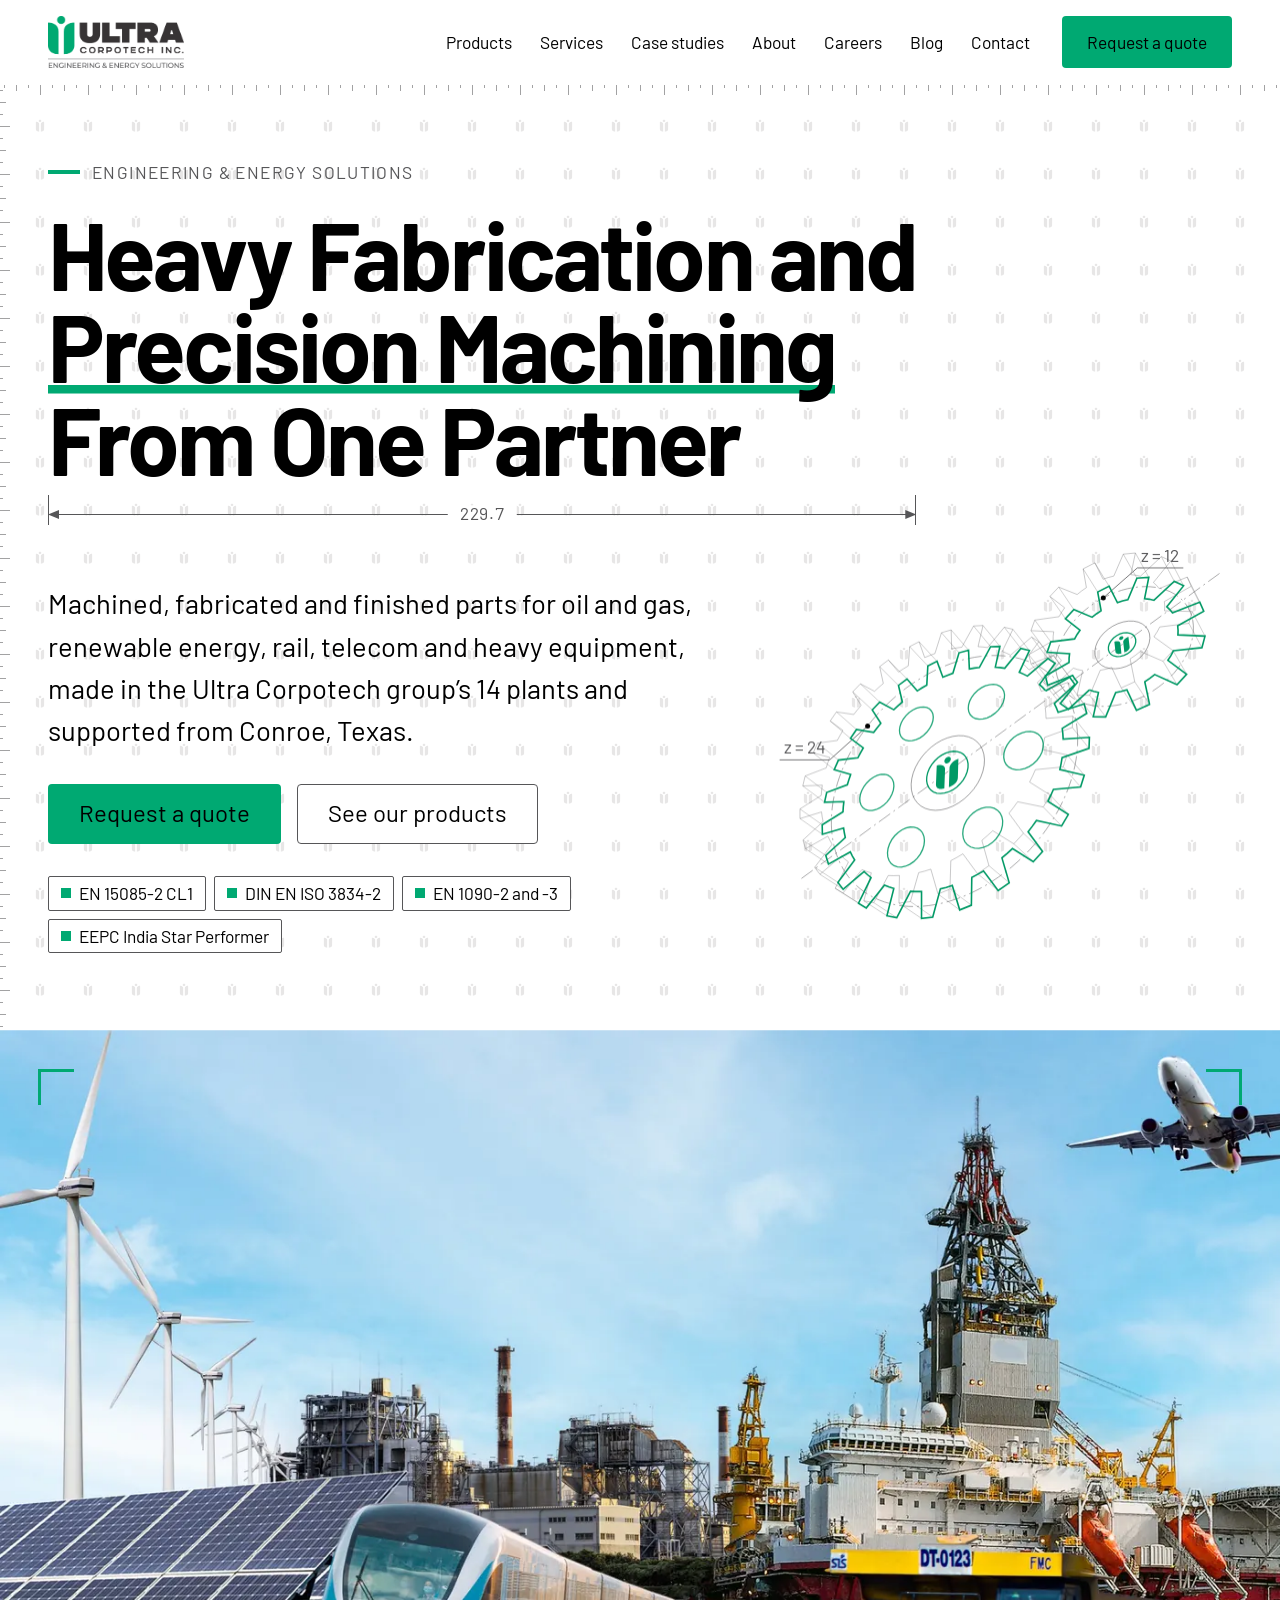
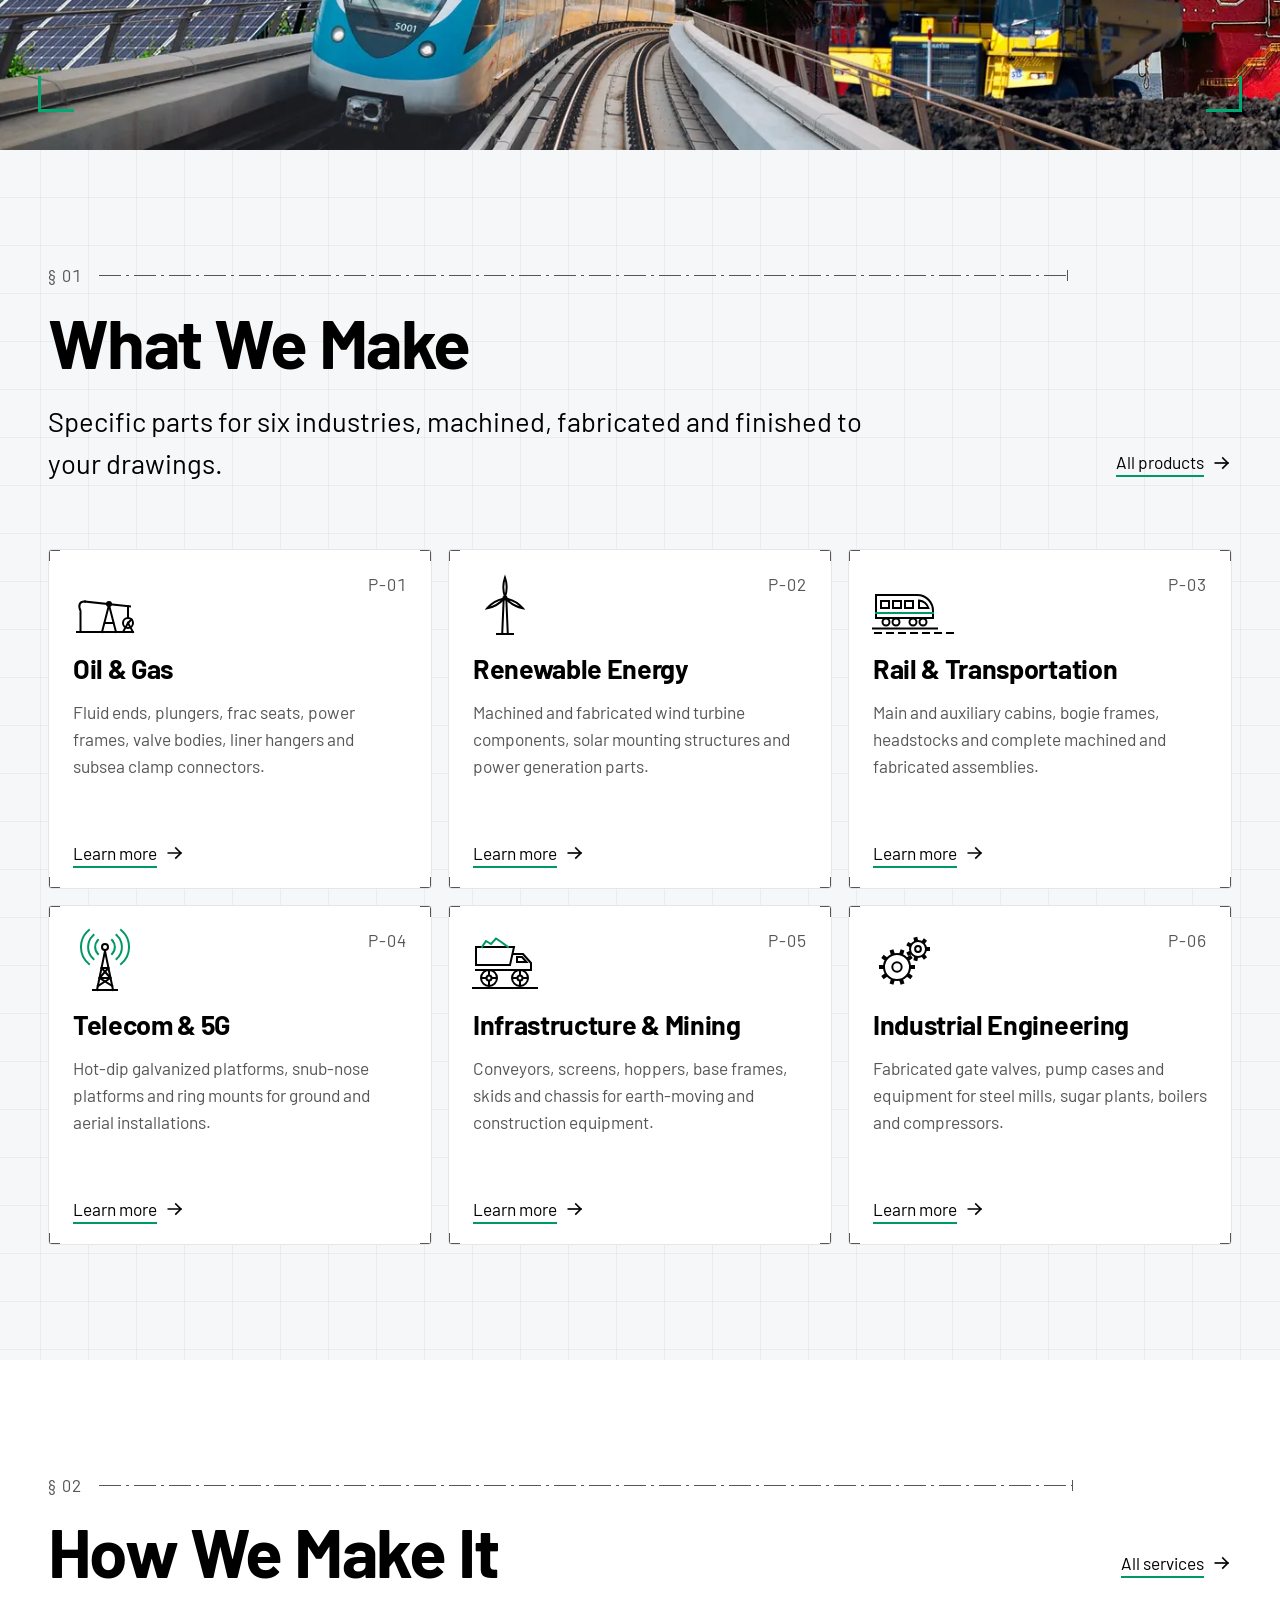
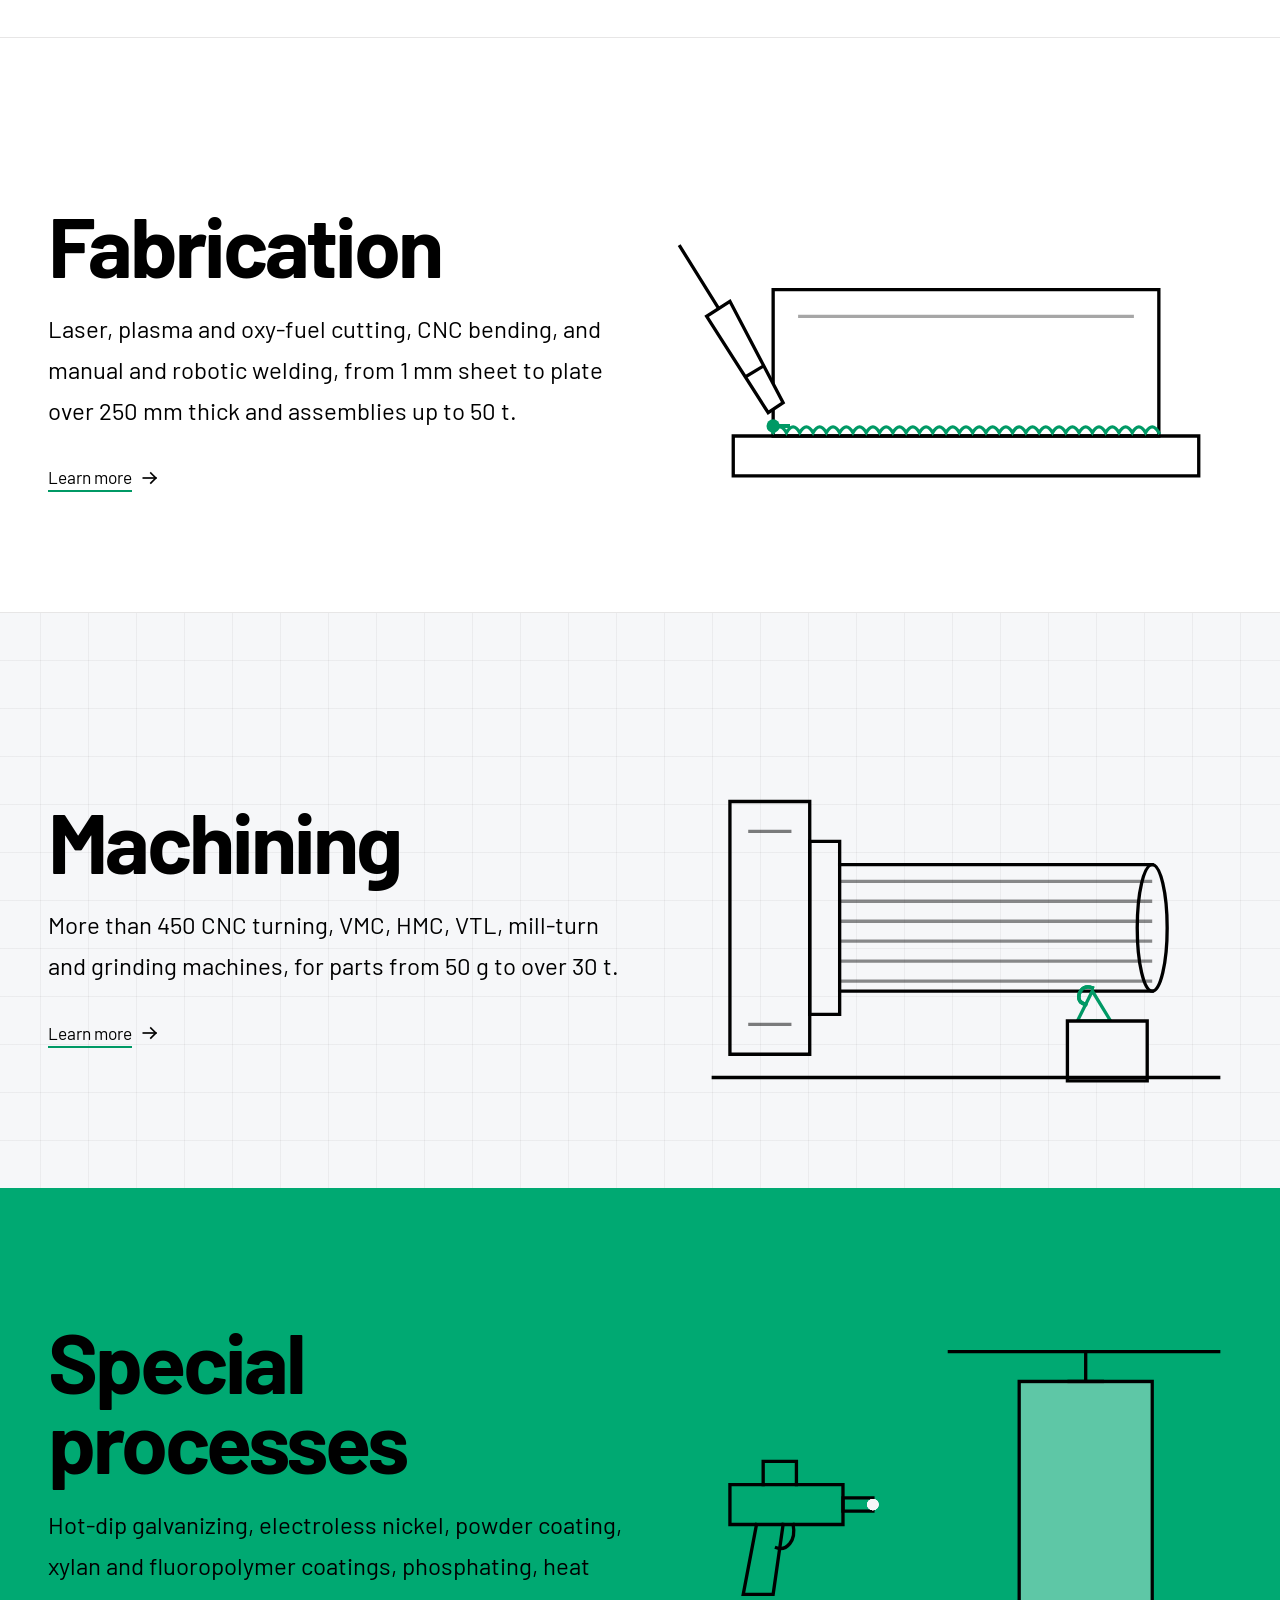
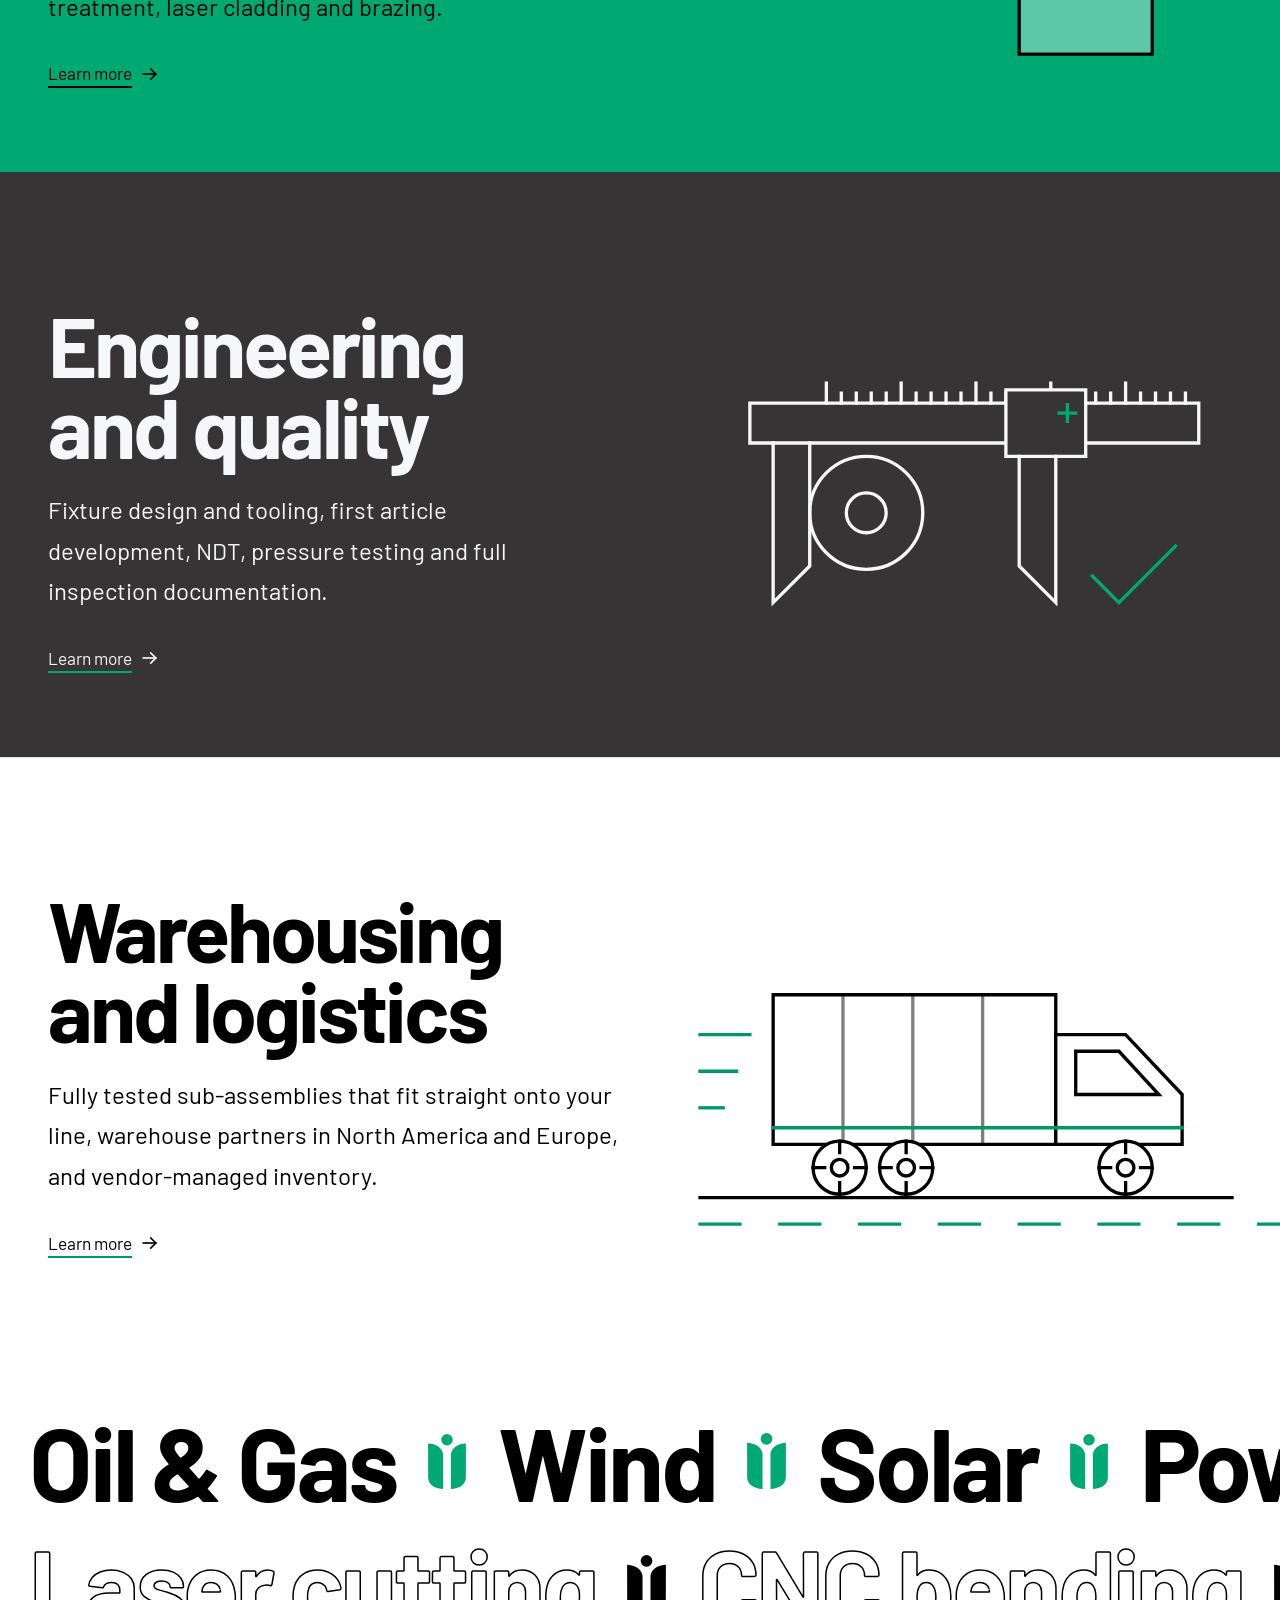
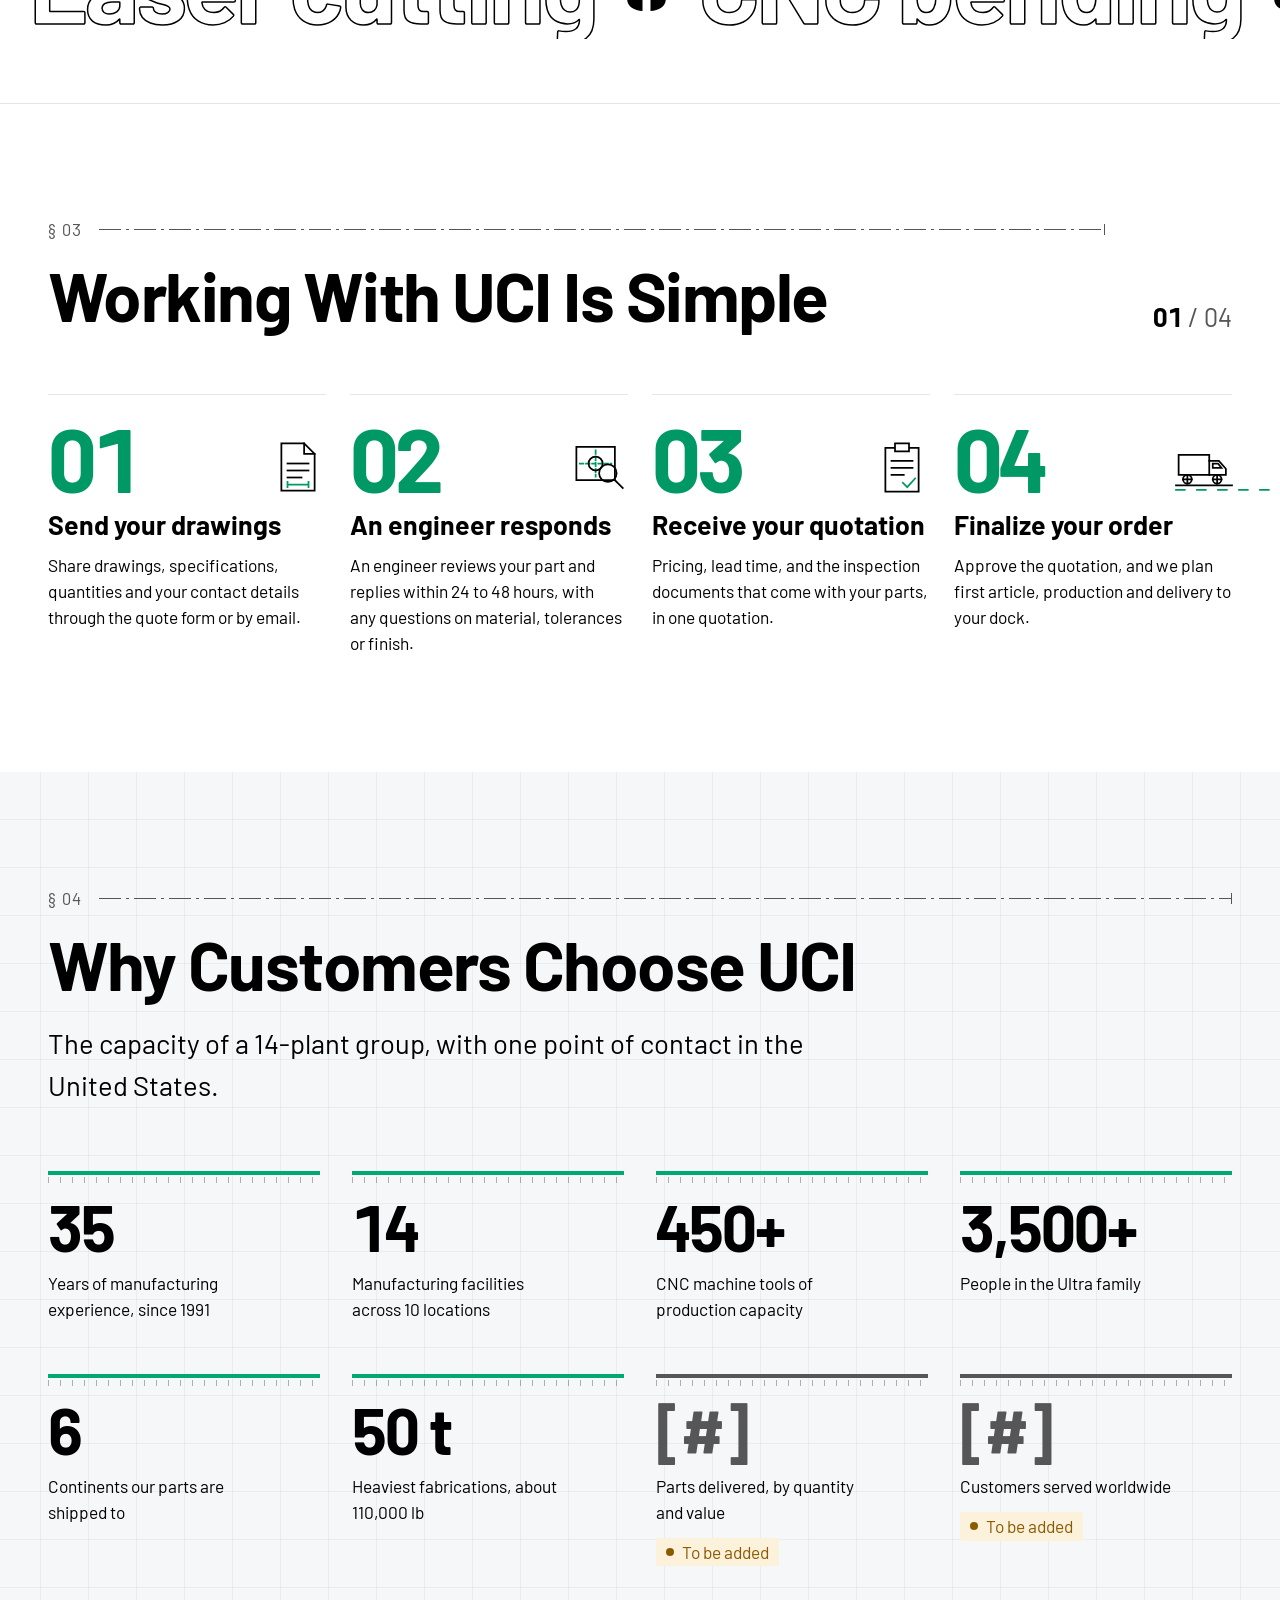
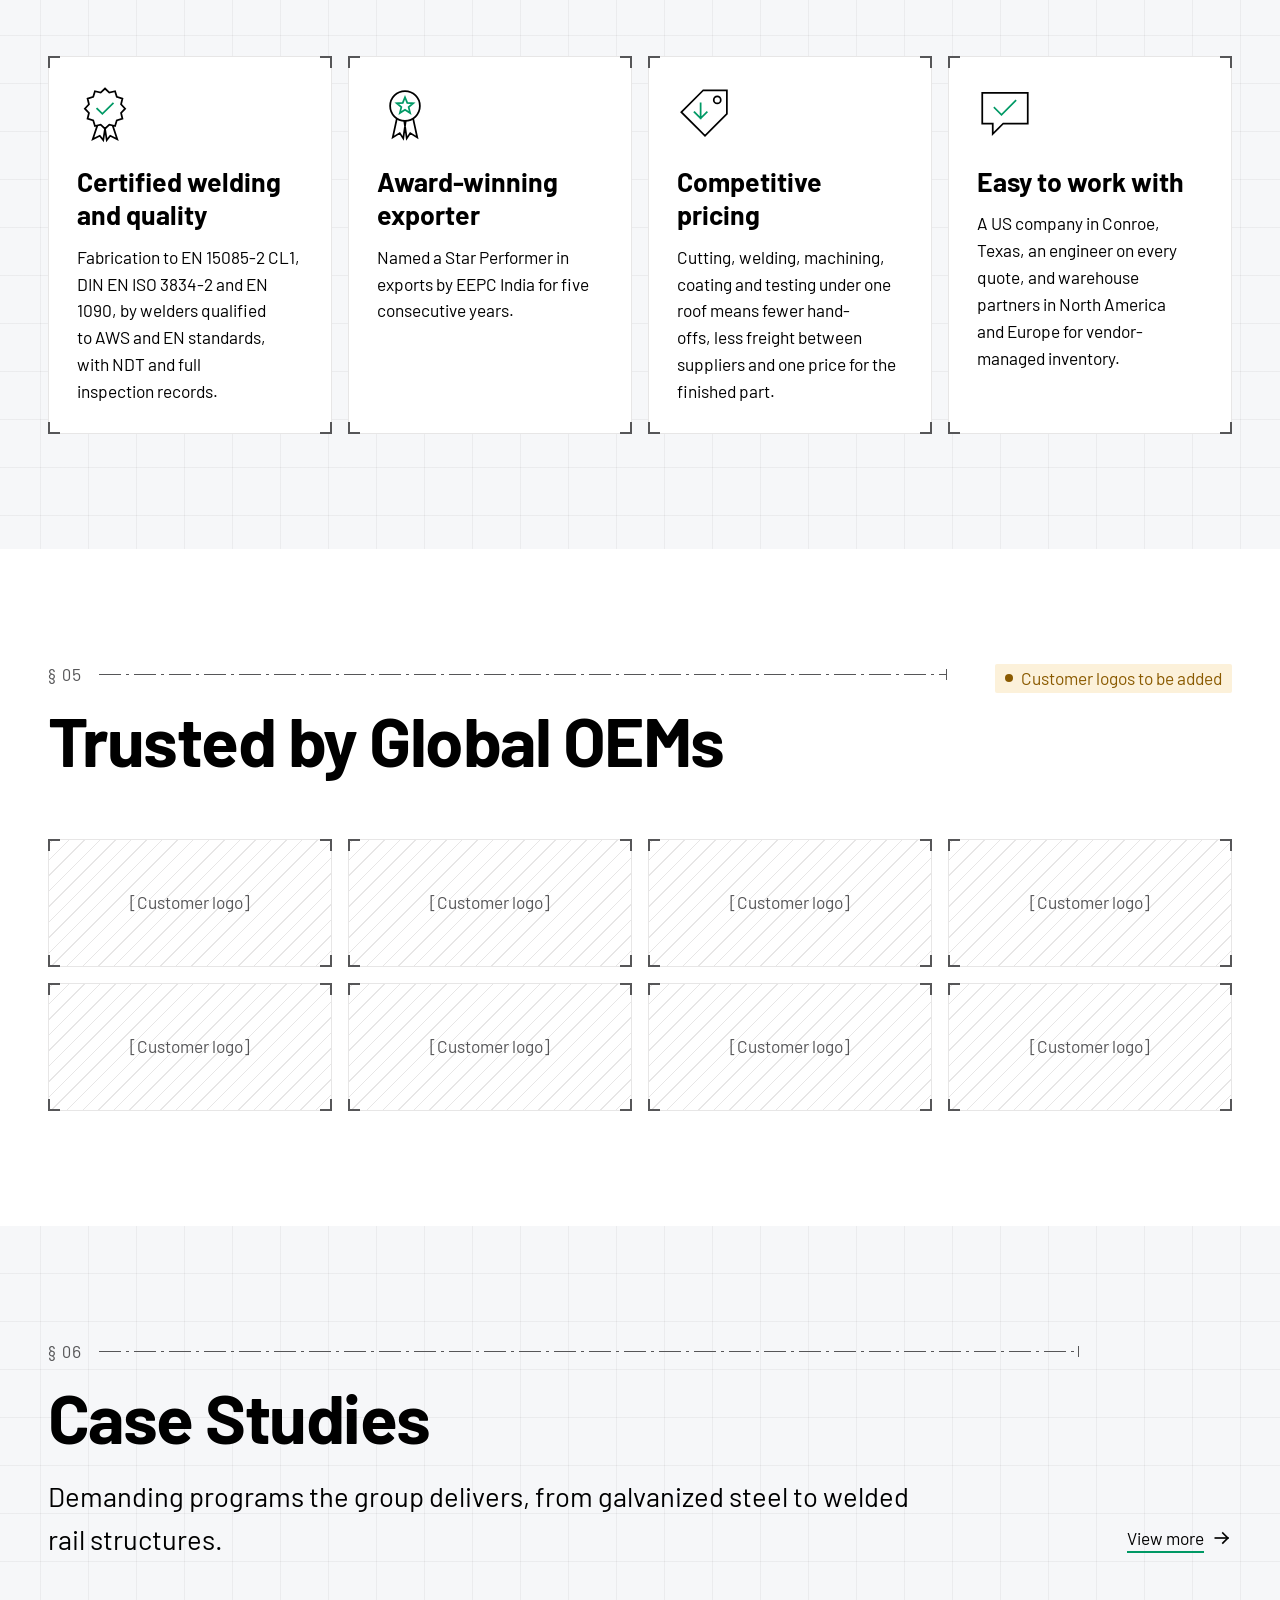
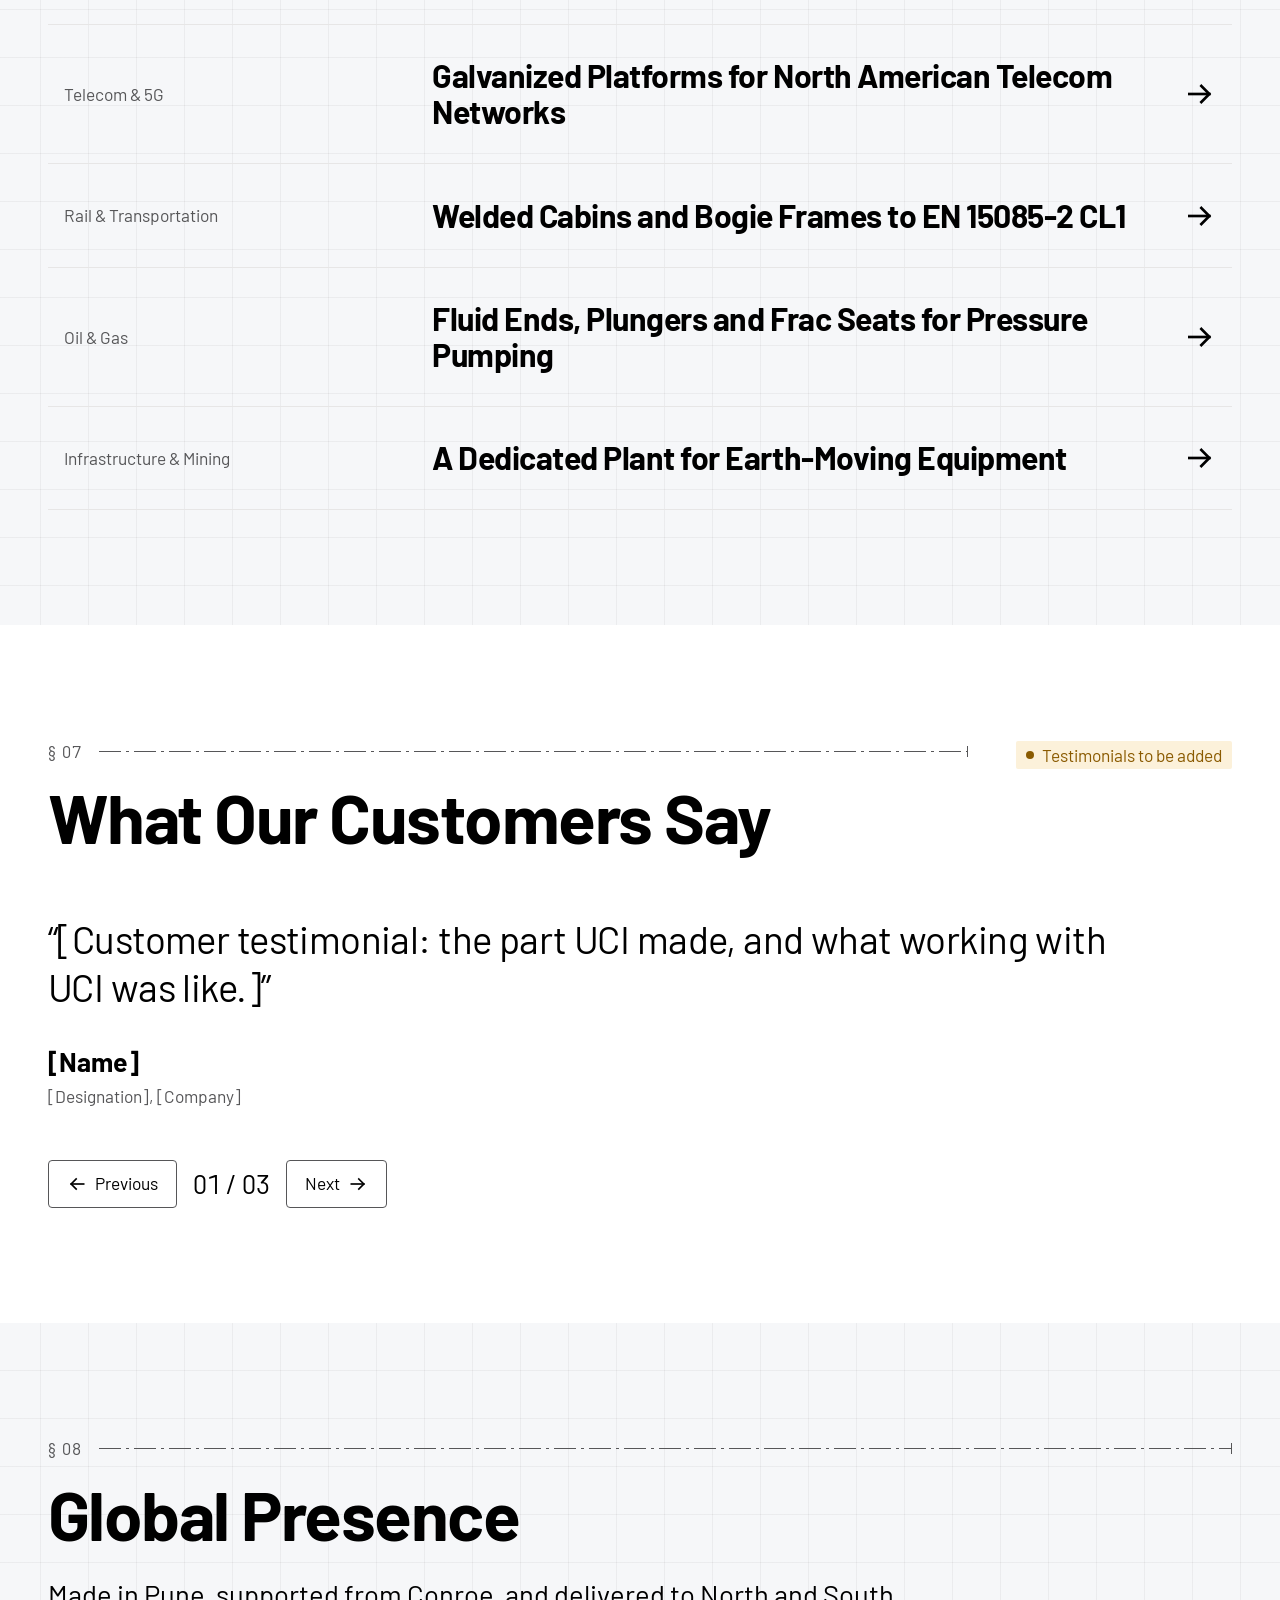
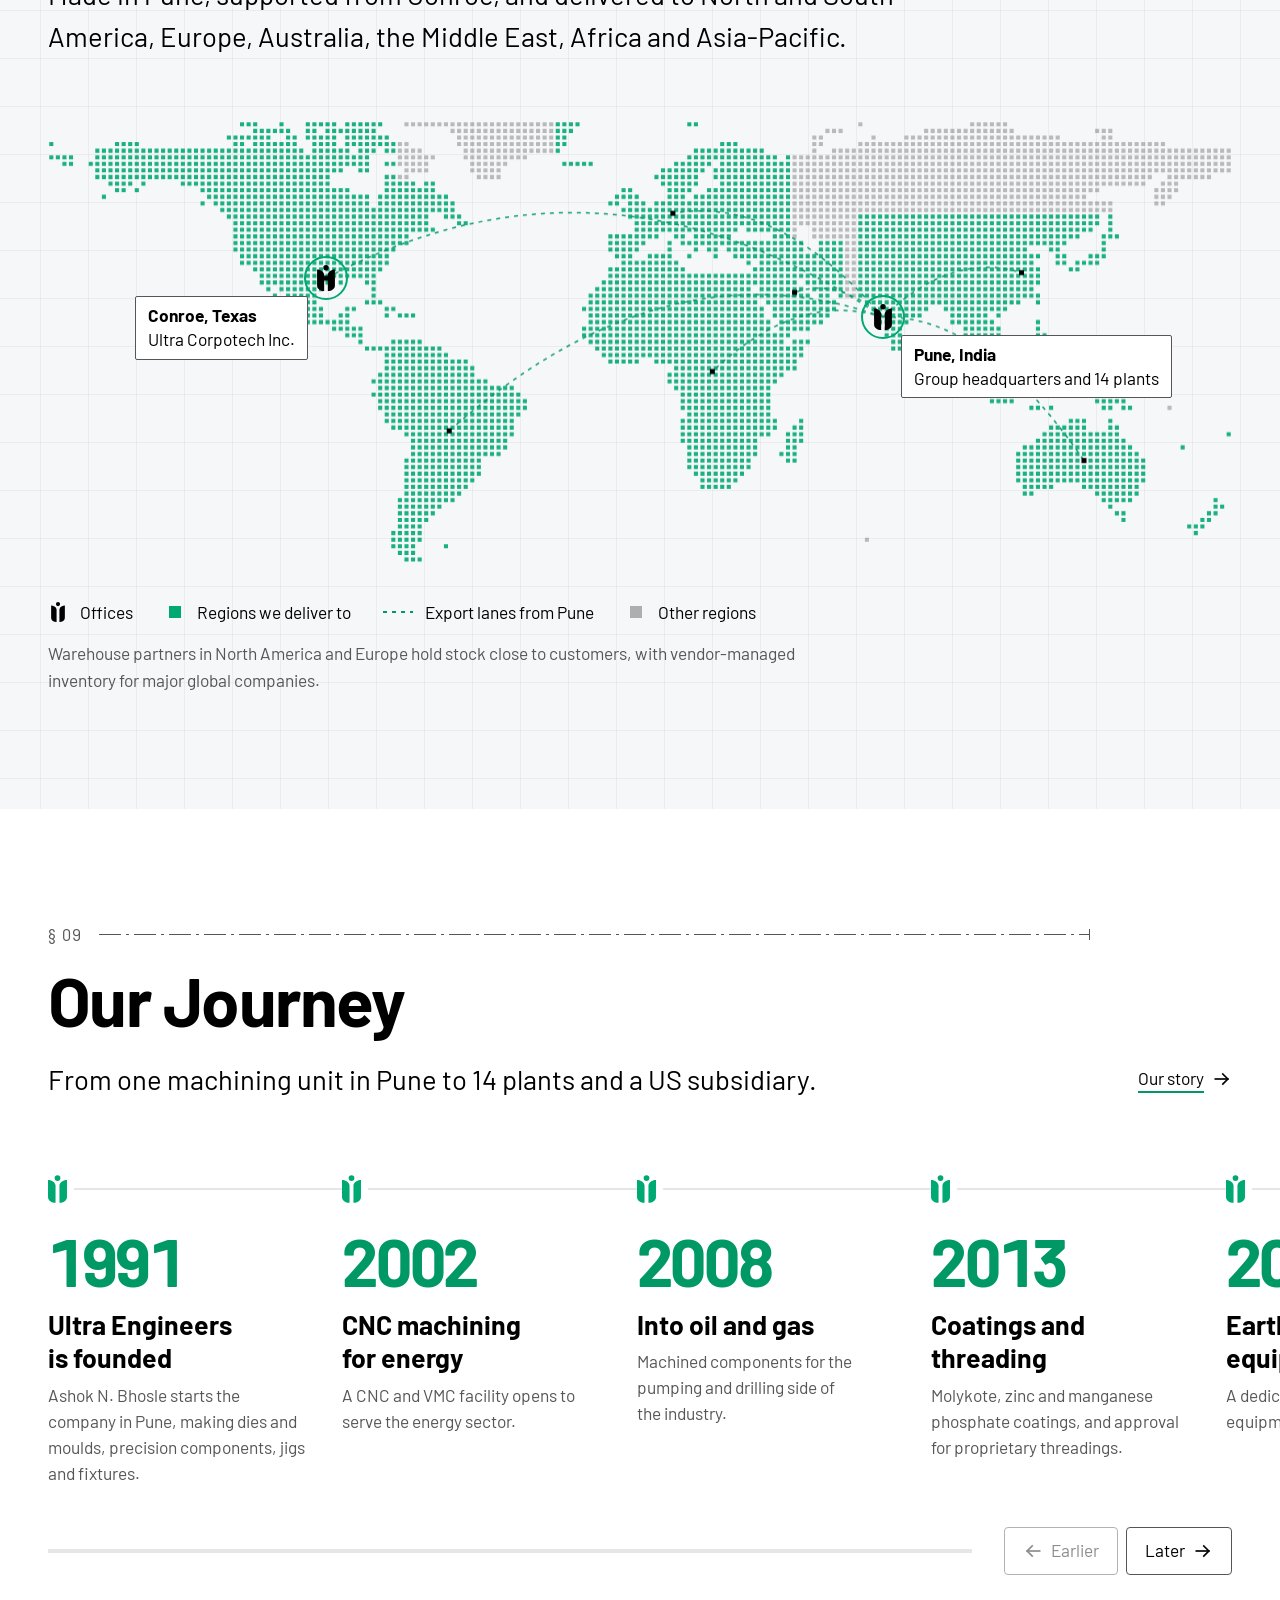
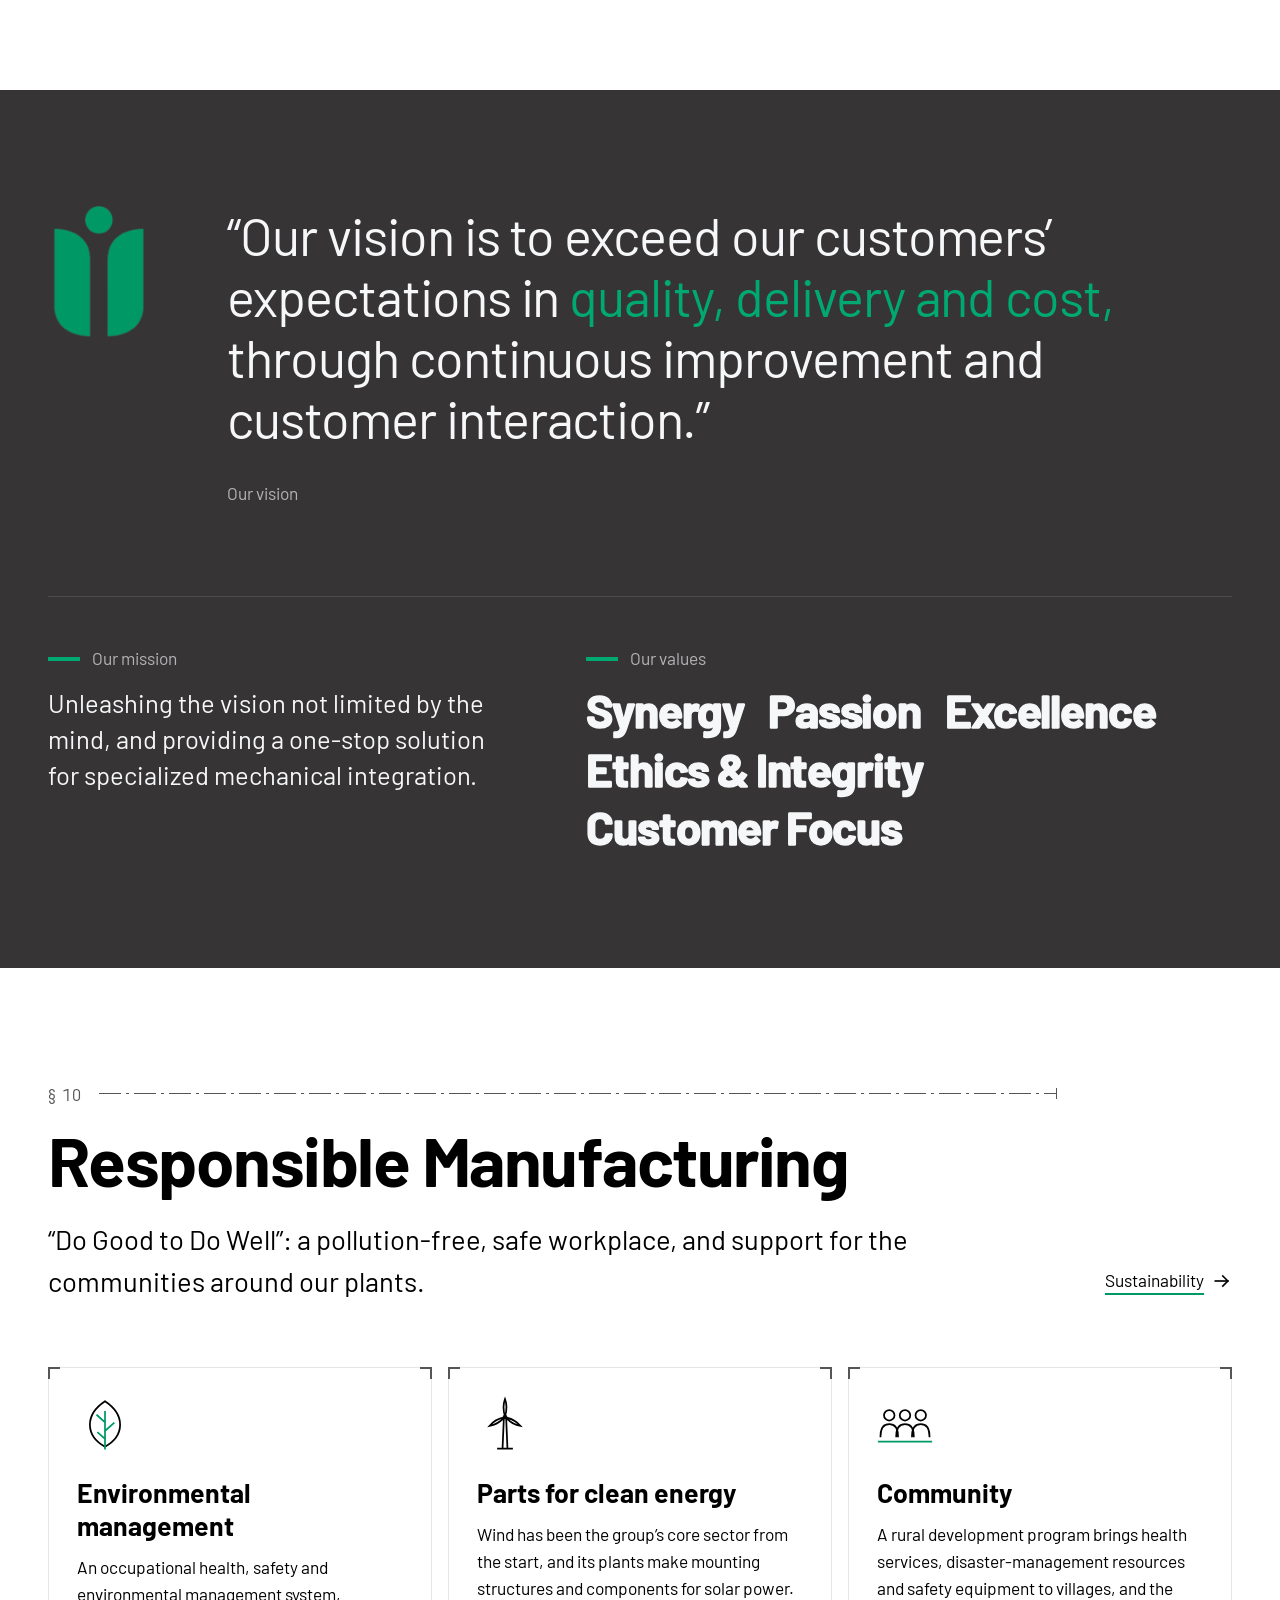
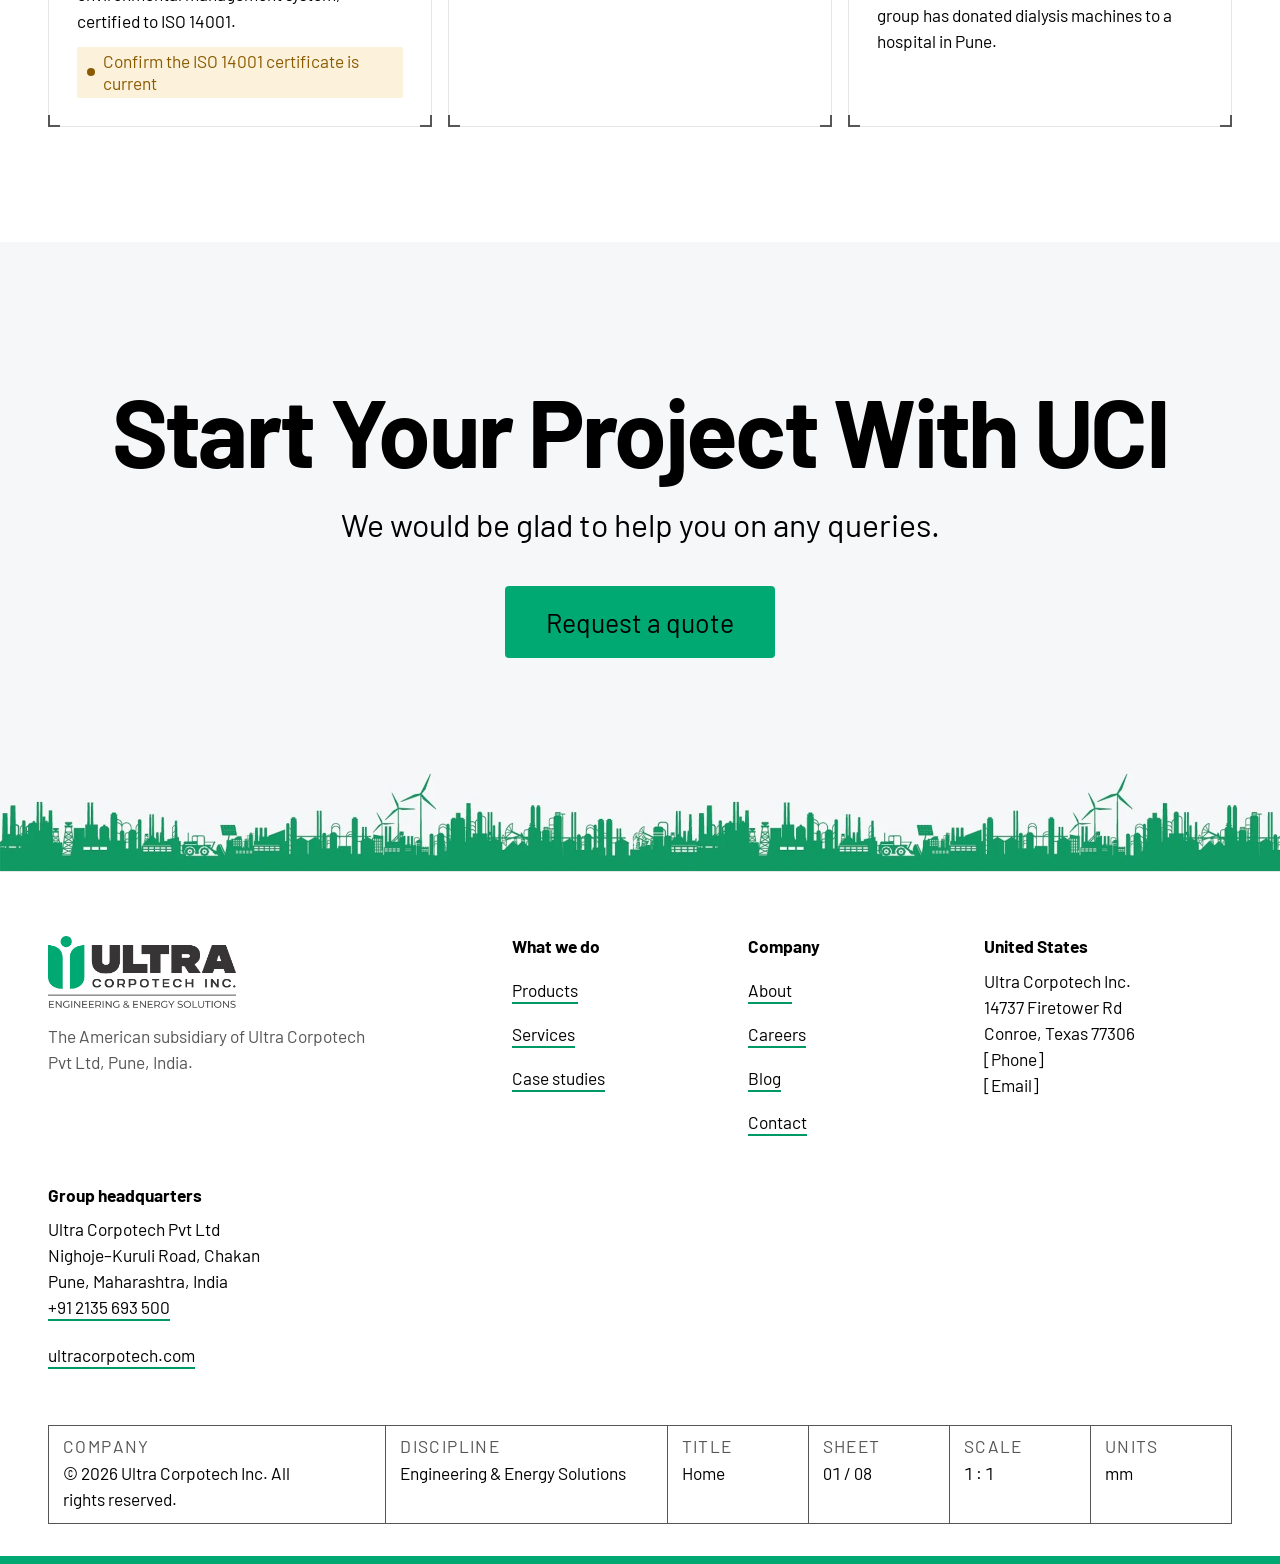
==== commit 9ccc38e6: "Use the U monogram for the site's grid motifs and add engineering-drawing styling Replace every deco" ====
--- a/index.html
+++ b/index.html
@@ -82,7 +82,7 @@
 
 <main id="main">
   <section class="hero" aria-labelledby="hero-title" data-hero>
-    <canvas class="plus-field" data-plus-field aria-hidden="true"></canvas>
+    <canvas class="mark-field" data-mark-field aria-hidden="true"></canvas>
     <div class="wrap hero-inner">
       <p class="eyebrow" data-reveal><span class="eyebrow-bar" aria-hidden="true"></span><span data-scramble>Engineering &amp; Energy Solutions</span></p>
       <h1 id="hero-title" class="hero-title" data-split style="--delay: 120ms">Heavy Fabrication and <span class="accent">Precision Machining</span> From One Partner</h1>
@@ -242,32 +242,32 @@
   <div class="marquee-band" aria-hidden="true">
     <div class="marquee" data-marquee data-direction="-1">
       <div class="marquee-track">
-        <span class="marquee-item">Oil &amp; Gas</span><span class="marquee-plus"></span>
-        <span class="marquee-item">Wind</span><span class="marquee-plus"></span>
-        <span class="marquee-item">Solar</span><span class="marquee-plus"></span>
-        <span class="marquee-item">Power</span><span class="marquee-plus"></span>
-        <span class="marquee-item">Metro &amp; Railway</span><span class="marquee-plus"></span>
-        <span class="marquee-item">Locomotives</span><span class="marquee-plus"></span>
-        <span class="marquee-item">Telecom &amp; 5G</span><span class="marquee-plus"></span>
-        <span class="marquee-item">Mining</span><span class="marquee-plus"></span>
-        <span class="marquee-item">Construction Equipment</span><span class="marquee-plus"></span>
-        <span class="marquee-item">Industrial Engineering</span><span class="marquee-plus"></span>
+        <span class="marquee-item">Oil &amp; Gas</span><span class="marquee-mark"></span>
+        <span class="marquee-item">Wind</span><span class="marquee-mark"></span>
+        <span class="marquee-item">Solar</span><span class="marquee-mark"></span>
+        <span class="marquee-item">Power</span><span class="marquee-mark"></span>
+        <span class="marquee-item">Metro &amp; Railway</span><span class="marquee-mark"></span>
+        <span class="marquee-item">Locomotives</span><span class="marquee-mark"></span>
+        <span class="marquee-item">Telecom &amp; 5G</span><span class="marquee-mark"></span>
+        <span class="marquee-item">Mining</span><span class="marquee-mark"></span>
+        <span class="marquee-item">Construction Equipment</span><span class="marquee-mark"></span>
+        <span class="marquee-item">Industrial Engineering</span><span class="marquee-mark"></span>
       </div>
     </div>
     <div class="marquee marquee-outline" data-marquee data-direction="1">
       <div class="marquee-track">
-        <span class="marquee-item">Laser cutting</span><span class="marquee-plus"></span>
-        <span class="marquee-item">CNC bending</span><span class="marquee-plus"></span>
-        <span class="marquee-item">Robotic welding</span><span class="marquee-plus"></span>
-        <span class="marquee-item">CNC turning</span><span class="marquee-plus"></span>
-        <span class="marquee-item">Grinding</span><span class="marquee-plus"></span>
-        <span class="marquee-item">Hot-dip galvanizing</span><span class="marquee-plus"></span>
-        <span class="marquee-item">Electroless nickel</span><span class="marquee-plus"></span>
-        <span class="marquee-item">Powder coating</span><span class="marquee-plus"></span>
-        <span class="marquee-item">Xylan coating</span><span class="marquee-plus"></span>
-        <span class="marquee-item">Heat treatment</span><span class="marquee-plus"></span>
-        <span class="marquee-item">Laser cladding</span><span class="marquee-plus"></span>
-        <span class="marquee-item">Pressure testing</span><span class="marquee-plus"></span>
+        <span class="marquee-item">Laser cutting</span><span class="marquee-mark"></span>
+        <span class="marquee-item">CNC bending</span><span class="marquee-mark"></span>
+        <span class="marquee-item">Robotic welding</span><span class="marquee-mark"></span>
+        <span class="marquee-item">CNC turning</span><span class="marquee-mark"></span>
+        <span class="marquee-item">Grinding</span><span class="marquee-mark"></span>
+        <span class="marquee-item">Hot-dip galvanizing</span><span class="marquee-mark"></span>
+        <span class="marquee-item">Electroless nickel</span><span class="marquee-mark"></span>
+        <span class="marquee-item">Powder coating</span><span class="marquee-mark"></span>
+        <span class="marquee-item">Xylan coating</span><span class="marquee-mark"></span>
+        <span class="marquee-item">Heat treatment</span><span class="marquee-mark"></span>
+        <span class="marquee-item">Laser cladding</span><span class="marquee-mark"></span>
+        <span class="marquee-item">Pressure testing</span><span class="marquee-mark"></span>
       </div>
     </div>
   </div>
--- a/assets/css/site.css
+++ b/assets/css/site.css
@@ -4,7 +4,10 @@
    on white, Bahnschrift (Barlow on the web) in Regular and Bold only, square
    full-bleed photography, no drop shadows, and the 8px green foot bar.
    Motion follows the brand's slide transition, a slow upward push, and turns
-   the cover's plus grid and the foot bar into live, interactive structure.
+   the cover's grid (set with the Ultra "U" monogram) and the foot bar into
+   live, interactive structure. Drawing furniture (rulers, dimension lines,
+   centre lines, corner brackets, a title block) gives the pages the look of an
+   engineering drawing.
    ============================================================================= */
 
 /* 0. Fonts: Barlow, the web stand-in for Bahnschrift ------------------------ */
@@ -89,8 +92,11 @@
   --ease-inout: cubic-bezier(0.76, 0, 0.24, 1);
   --ease-out: cubic-bezier(0.22, 1, 0.36, 1);
 
-  /* The cover's plus grid: 12px arms, 2px thick, on a 48px pitch */
-  --plus-tile: url("data:image/svg+xml,%3Csvg xmlns='http://www.w3.org/2000/svg' width='48' height='48' viewBox='0 0 48 48'%3E%3Cpath d='M18 23h12v2H18zM23 18h2v12h-2z'/%3E%3C/svg%3E");
+  /* The Ultra "U" monogram (two pillars and the dot), traced from mark-large.png,
+     for masks: on its own, and as the cover's grid, 12px tall on a 48px pitch */
+  --mark: url("data:image/svg+xml,%3Csvg xmlns='http://www.w3.org/2000/svg' viewBox='0 0 68.75 100'%3E%3Cpath d='M0 17.3C11 17.5 24.6 22.6 27.3 36.3V100C12.6 99.6 0.6 92.5 0.1 79.6ZM68.75 17.3C57.75 17.5 44.15 22.6 41.45 36.3V100C56.15 99.6 68.15 92.5 68.65 79.6ZM34.4 0A10.4 10.4 0 1 0 34.4 20.8A10.4 10.4 0 1 0 34.4 0Z'/%3E%3C/svg%3E");
+  --mark-tile: url("data:image/svg+xml,%3Csvg xmlns='http://www.w3.org/2000/svg' width='48' height='48' viewBox='0 0 48 48'%3E%3Cpath transform='translate(19.875 18) scale(.12)' d='M0 17.3C11 17.5 24.6 22.6 27.3 36.3V100C12.6 99.6 0.6 92.5 0.1 79.6ZM68.75 17.3C57.75 17.5 44.15 22.6 41.45 36.3V100C56.15 99.6 68.15 92.5 68.65 79.6ZM34.4 0A10.4 10.4 0 1 0 34.4 20.8A10.4 10.4 0 1 0 34.4 0Z'/%3E%3C/svg%3E");
+  --ratio-mark: 0.6875;
 }
 
 :root,
@@ -115,6 +121,7 @@
   --warning: #8a5a00;
   --warning-soft: #fcf1da;
   --ring-gap: #ffffff;
+  --grid-ink: rgba(55, 52, 53, 0.055);
   --lockup-display: block;
   --mark-display: none;
   color-scheme: light;
@@ -142,6 +149,7 @@
     --warning: #f2b84b;
     --warning-soft: #3a2c0e;
     --ring-gap: #231f20;
+    --grid-ink: rgba(246, 247, 249, 0.045);
     --lockup-display: none;
     --mark-display: block;
     color-scheme: dark;
@@ -169,6 +177,7 @@
   --warning: #f2b84b;
   --warning-soft: #3a2c0e;
   --ring-gap: #231f20;
+  --grid-ink: rgba(246, 247, 249, 0.045);
   --lockup-display: none;
   --mark-display: block;
   color-scheme: dark;
@@ -797,8 +806,8 @@
   position: absolute;
   inset: 0;
   background: var(--line);
-  -webkit-mask: var(--plus-tile) center / 48px 48px repeat;
-  mask: var(--plus-tile) center / 48px 48px repeat;
+  -webkit-mask: var(--mark-tile) center / 48px 48px repeat;
+  mask: var(--mark-tile) center / 48px 48px repeat;
   animation: intro-grid 1.4s var(--ease-out) both;
 }
 .intro-logo {
@@ -841,8 +850,8 @@
   position: absolute;
   inset: 0;
   background: var(--green-deep);
-  -webkit-mask: var(--plus-tile) center / 48px 48px repeat;
-  mask: var(--plus-tile) center / 48px 48px repeat;
+  -webkit-mask: var(--mark-tile) center / 48px 48px repeat;
+  mask: var(--mark-tile) center / 48px 48px repeat;
 }
 .curtain-label {
   position: relative;
@@ -976,23 +985,18 @@
 }
 .cursor.has-label .cursor-label { opacity: 1; transform: none; }
 
-.plus-burst {
+.mark-burst {
   position: fixed;
   z-index: 96;
-  width: 20px;
-  height: 20px;
-  margin: -10px 0 0 -10px;
+  width: 15px;
+  height: 22px;
+  margin: -11px 0 0 -7.5px;
+  background: var(--c, var(--green));
+  -webkit-mask: var(--mark) center / contain no-repeat;
+  mask: var(--mark) center / contain no-repeat;
   pointer-events: none;
   animation: burst 1.1s var(--ease-out) forwards;
 }
-.plus-burst::before,
-.plus-burst::after {
-  content: "";
-  position: absolute;
-  background: var(--c, var(--green));
-}
-.plus-burst::before { left: 9px; top: 0; width: 3px; height: 20px; }
-.plus-burst::after { left: 0; top: 9px; width: 20px; height: 3px; }
 @keyframes burst {
   0% { transform: translate3d(0, 0, 0) rotate(0) scale(0.2); opacity: 1; }
   70% { opacity: 1; }
@@ -1000,7 +1004,7 @@
 }
 
 /* 10. Shared section pieces -------------------------------------------------- */
-.plus-field {
+.mark-field {
   position: absolute;
   inset: 0;
   z-index: 0;
@@ -1321,22 +1325,16 @@
   color: transparent;
   -webkit-text-stroke: 1.5px var(--ink);
 }
-.marquee-plus {
-  position: relative;
+.marquee-mark {
   flex: none;
-  width: clamp(28px, 4vw, 60px);
-  height: clamp(28px, 4vw, 60px);
-}
-.marquee-plus::before,
-.marquee-plus::after {
-  content: "";
-  position: absolute;
+  width: calc(clamp(30px, 4.4vw, 66px) * var(--ratio-mark));
+  height: clamp(30px, 4.4vw, 66px);
+  margin-inline: 0.12em;
   background: var(--green);
-}
-.marquee-plus::before { left: 50%; top: 0; bottom: 0; width: 18%; transform: translateX(-50%); }
-.marquee-plus::after { top: 50%; left: 0; right: 0; height: 18%; transform: translateY(-50%); }
-.marquee-outline .marquee-plus::before,
-.marquee-outline .marquee-plus::after { background: var(--ink); }
+  -webkit-mask: var(--mark) center / contain no-repeat;
+  mask: var(--mark) center / contain no-repeat;
+}
+.marquee-outline .marquee-mark { background: var(--ink); }
 
 /* What we deliver: stacking strips */
 .deliver { position: relative; padding-top: var(--band-pad); }
@@ -1735,8 +1733,8 @@
   width: 60%;
   height: 70%;
   z-index: -1;
-  -webkit-mask: var(--plus-tile) 0 0 / 48px 48px repeat;
-  mask: var(--plus-tile) 0 0 / 48px 48px repeat;
+  -webkit-mask: var(--mark-tile) 0 0 / 48px 48px repeat;
+  mask: var(--mark-tile) 0 0 / 48px 48px repeat;
   transition: transform 1.2s var(--ease-push);
 }
 .vm-card:hover::before { transform: translate3d(-24px, -24px, 0); }
@@ -1929,9 +1927,9 @@
 .chain-node {
   position: absolute;
   left: calc(-1 * clamp(44px, 6vw, 88px) + clamp(11px, 1.8vw, 23px) - 12px);
-  top: calc(clamp(32px, 4vw, 56px) + 6px);
+  top: calc(clamp(32px, 4vw, 56px) + 2px);
   width: 26px;
-  height: 26px;
+  height: 34px;
   background: var(--surface);
   transition: transform 0.7s var(--ease-push);
 }
@@ -1940,14 +1938,19 @@
 .chain-node::after {
   content: "";
   position: absolute;
+  inset: 4px 2px;
   background: var(--line-strong);
-  transition: background-color 0.4s;
-}
-.chain-node::before { left: 12px; top: 0; width: 2px; height: 26px; }
-.chain-node::after { left: 0; top: 12px; width: 26px; height: 2px; }
-.chain-stage.is-lit .chain-node { transform: rotate(90deg) scale(1.15); }
-.chain-stage.is-lit .chain-node::before,
-.chain-stage.is-lit .chain-node::after { background: var(--green); }
+  -webkit-mask: var(--mark) center / contain no-repeat;
+  mask: var(--mark) center / contain no-repeat;
+}
+/* The green mark fills up from its foot, like a part being built up */
+.chain-node::after {
+  background: var(--green);
+  clip-path: inset(100% 0 0 0);
+  transition: clip-path 0.9s var(--ease-inout);
+}
+.chain-stage.is-lit .chain-node { transform: scale(1.18); }
+.chain-stage.is-lit .chain-node::after { clip-path: inset(0); }
 .chain-stage h3 { font-size: var(--fs-h3); line-height: 1.08; letter-spacing: -0.012em; }
 .chain-stage .chain-lede { margin-top: var(--space-3); font-size: var(--fs-fine); line-height: 1.5; color: var(--ink-muted); }
 .tags {
@@ -2000,15 +2003,14 @@
 .std-desc { font-size: var(--fs-fine); line-height: 1.5; }
 .std-seal {
   position: absolute;
-  right: 16px;
+  right: 18px;
   top: 16px;
-  width: 26px;
-  height: 26px;
-}
-.std-seal::before,
-.std-seal::after { content: ""; position: absolute; background: var(--green); }
-.std-seal::before { left: 12px; top: 0; width: 2px; height: 26px; }
-.std-seal::after { left: 0; top: 12px; width: 26px; height: 2px; }
+  width: 21px;
+  height: 30px;
+  background: var(--green);
+  -webkit-mask: var(--mark) center / contain no-repeat;
+  mask: var(--mark) center / contain no-repeat;
+}
 .motion .std-grid > li {
   opacity: 0;
   transform: scale(1.35) rotate(-5deg);
@@ -2158,8 +2160,8 @@
   position: absolute;
   inset: 0;
   background: var(--line);
-  -webkit-mask: var(--plus-tile) center / 32px 32px repeat;
-  mask: var(--plus-tile) center / 32px 32px repeat;
+  -webkit-mask: var(--mark-tile) center / 32px 32px repeat;
+  mask: var(--mark-tile) center / 32px 32px repeat;
   opacity: 0;
   transition: opacity 0.3s;
 }
@@ -2713,13 +2715,13 @@
   transition: opacity 0.6s var(--ease-out) 1.2s, transform 0.8s var(--ease-push) 1.2s;
 }
 .motion .map-wrap:not(.is-in) .map-pin { opacity: 0; transform: scale(0.4); }
-.map-pin-mark { position: absolute; left: -12px; top: -12px; width: 24px; height: 24px; }
-.map-pin-mark::before,
-.map-pin-mark::after,
-.swatch-pin::before,
-.swatch-pin::after { content: ""; position: absolute; background: var(--ink); }
-.map-pin-mark::before { left: 11px; top: 0; width: 2px; height: 24px; }
-.map-pin-mark::after { left: 0; top: 11px; width: 24px; height: 2px; }
+.map-pin-mark,
+.swatch-pin::before {
+  background: var(--ink);
+  -webkit-mask: var(--mark) center / contain no-repeat;
+  mask: var(--mark) center / contain no-repeat;
+}
+.map-pin-mark { position: absolute; left: -9px; top: -13px; width: 18px; height: 26px; }
 .map-pin-ring {
   position: absolute;
   left: -22px;
@@ -2761,8 +2763,7 @@
 .swatch-region::before,
 .swatch-land::before { content: ""; position: absolute; inset: 4px; background: var(--green); }
 .swatch-land::before { background: var(--line-strong); opacity: 0.45; }
-.swatch-pin::before { left: 9px; top: 0; width: 2px; height: 20px; }
-.swatch-pin::after { left: 0; top: 9px; width: 20px; height: 2px; }
+.swatch-pin::before { content: ""; position: absolute; inset: 0 3px; }
 .swatch-lane { width: 30px; height: 2px; background: repeating-linear-gradient(90deg, var(--draw) 0 4px, transparent 4px 9px); }
 .map-note { margin-top: var(--space-4); max-width: 46em; font-size: var(--fs-fine); line-height: 1.55; color: var(--ink-muted); }
 @media (max-width: 760px) {
@@ -2808,15 +2809,22 @@
 .milestone-node {
   position: absolute;
   left: 0;
-  top: 12px;
-  width: 24px;
-  height: 24px;
+  top: 7px;
+  width: 26px;
+  height: 34px;
   background: var(--tone-bg, var(--surface));
 }
-.milestone-node::before,
-.milestone-node::after { content: ""; position: absolute; background: var(--green); }
-.milestone-node::before { left: 11px; top: 0; width: 2px; height: 24px; }
-.milestone-node::after { left: 0; top: 11px; width: 24px; height: 2px; }
+.milestone-node::before {
+  content: "";
+  position: absolute;
+  inset: 3px 4px 3px 0;
+  background: var(--green);
+  -webkit-mask: var(--mark) left center / contain no-repeat;
+  mask: var(--mark) left center / contain no-repeat;
+  transition: clip-path 0.9s var(--ease-inout);
+  transition-delay: calc(var(--i, 0) * 90ms + 300ms);
+}
+.motion .timeline:not(.is-in) .milestone-node::before { clip-path: inset(100% 0 0 0); }
 .milestone-year {
   display: block;
   font-size: clamp(48px, 5.2vw, 80px);
@@ -3157,6 +3165,320 @@
 .a-smoke.d2 { animation-delay: 1.6s; }
 .a-sway { animation: sway 3.2s ease-in-out infinite; }
 
+/* 17. Drawing furniture ------------------------------------------------------ */
+/* The pages read like an engineering drawing sheet: graph paper on the muted
+   bands, bracketed corners on cards, sections numbered on dash-dot centre
+   lines, titles dimensioned to their width, CAD rulers and a readout in the
+   heroes, a ruled scroll gauge and a title block in the footer. The script adds
+   the tags, dimensions, readout and title block; all are hidden from
+   assistive technology. */
+
+/* Graph paper: a 48px grid, the same pitch as the hero's mark grid */
+.band-muted,
+.tone-muted {
+  background-image:
+    linear-gradient(var(--grid-ink) 1px, transparent 1px),
+    linear-gradient(90deg, var(--grid-ink) 1px, transparent 1px);
+  background-size: 48px 48px;
+  background-position: center -1px;
+}
+
+/* Bracketed corners, like the cursor's frame and a drawing's registration marks */
+.cap,
+.usp,
+.sustain-item,
+.office,
+.leader,
+.voice,
+.cs-block,
+.logo-slot { position: relative; }
+:is(.tile, .cap, .usp, .sustain-item, .std, .office, .leader, .voice, .cs-block, .logo-slot, .line-art, .aside)::after {
+  content: "";
+  position: absolute;
+  inset: -1px;
+  --c: var(--line-strong);
+  background:
+    linear-gradient(var(--c) 0 0) left top / var(--arm, 12px) 2px,
+    linear-gradient(var(--c) 0 0) left top / 2px var(--arm, 12px),
+    linear-gradient(var(--c) 0 0) right top / var(--arm, 12px) 2px,
+    linear-gradient(var(--c) 0 0) right top / 2px var(--arm, 12px),
+    linear-gradient(var(--c) 0 0) left bottom / var(--arm, 12px) 2px,
+    linear-gradient(var(--c) 0 0) left bottom / 2px var(--arm, 12px),
+    linear-gradient(var(--c) 0 0) right bottom / var(--arm, 12px) 2px,
+    linear-gradient(var(--c) 0 0) right bottom / 2px var(--arm, 12px);
+  background-repeat: no-repeat;
+  pointer-events: none;
+  transition: background-size 0.5s var(--ease-push);
+}
+.std::after { inset: -2px; --c: var(--green); }
+a.tile:hover::after,
+a.tile:focus-visible::after,
+.std:hover::after { --c: currentColor; --arm: 24px; }
+.std:hover::after { --c: var(--green); }
+/* On reveal the brackets draw out from each corner */
+@keyframes brackets-in { from { background-size: 0 2px, 2px 0, 0 2px, 2px 0, 0 2px, 2px 0, 0 2px, 2px 0; } }
+.motion :is([data-stagger], [data-in]).is-in :is(.tile, .cap, .usp, .sustain-item, .std, .office, .leader, .voice, .cs-block, .logo-slot)::after {
+  animation: brackets-in 0.9s var(--ease-push) backwards;
+  animation-delay: calc(var(--i, 0) * 75ms + 380ms);
+}
+
+/* Section hatching on the slots still waiting for content */
+.logo-slot:not(:has(img)) {
+  background: repeating-linear-gradient(-45deg, transparent 0 10px, var(--line) 10px 11px), var(--surface-raised);
+}
+
+/* Part numbers on the product cards */
+.product-grid { counter-reset: part; }
+.product-grid > li { counter-increment: part; }
+.product-card .tile-top::after {
+  content: "P-" counter(part, decimal-leading-zero);
+  content: "P-" counter(part, decimal-leading-zero) / "";
+  font-size: var(--fs-fine);
+  line-height: 1.2;
+  letter-spacing: 0.06em;
+  color: var(--ink-muted);
+  font-variant-numeric: tabular-nums;
+  transition: color 0.35s;
+}
+a.tile:hover .tile-top::after,
+a.tile:focus-visible .tile-top::after { color: var(--on-green); }
+
+/* Technical labels */
+.eyebrow { text-transform: uppercase; letter-spacing: 0.08em; }
+
+/* Section tags: "§ 01" on a dash-dot centre line that ends in a tick */
+.sec-tag {
+  display: flex;
+  align-items: center;
+  gap: var(--space-4);
+  margin-bottom: clamp(16px, 1.6vw, 24px);
+  font-size: var(--fs-fine);
+  font-weight: 400;
+  line-height: 1.2;
+  letter-spacing: 0.08em;
+  color: var(--ink-muted);
+}
+.sec-num { flex: none; font-variant-numeric: tabular-nums; }
+.sec-line {
+  position: relative;
+  flex: 1 1 auto;
+  height: 1px;
+  background: repeating-linear-gradient(90deg, var(--line-strong) 0 22px, transparent 22px 27px, var(--line-strong) 27px 30px, transparent 30px 35px);
+  transform-origin: left center;
+}
+.sec-line::after {
+  content: "";
+  position: absolute;
+  right: 0;
+  top: -5px;
+  width: 1px;
+  height: 11px;
+  background: var(--line-strong);
+}
+.motion [data-split] .sec-line {
+  transform: scaleX(0);
+  transition: transform 1.4s var(--ease-inout) 0.1s;
+}
+.motion [data-split].is-in .sec-line { transform: none; }
+
+/* Dimension lines under the page titles */
+.has-dim { position: relative; padding-bottom: 46px; }
+.dim {
+  position: absolute;
+  bottom: 6px;
+  height: 22px;
+  color: var(--line-strong);
+  font-size: var(--fs-fine);
+  font-weight: 400;
+  line-height: 1;
+  letter-spacing: 0.04em;
+  pointer-events: none;
+}
+.dim::before,
+.dim::after {
+  content: "";
+  position: absolute;
+  top: -8px;
+  bottom: 0;
+  width: 1px;
+  background: currentColor;
+  transform-origin: 50% 100%;
+}
+.dim::before { left: 0; }
+.dim::after { right: 0; }
+.dim-line {
+  position: absolute;
+  left: 0;
+  right: 0;
+  top: 50%;
+  height: 1px;
+  background: currentColor;
+}
+.dim-line::before,
+.dim-line::after {
+  content: "";
+  position: absolute;
+  top: -4px;
+  width: 11px;
+  height: 9px;
+  background: currentColor;
+}
+.dim-line::before { left: 0; clip-path: polygon(0 50%, 100% 0, 100% 100%); }
+.dim-line::after { right: 0; clip-path: polygon(100% 50%, 0 0, 0 100%); }
+.dim-val {
+  position: absolute;
+  left: 50%;
+  top: 50%;
+  padding: 0 12px;
+  background: var(--surface);
+  color: var(--ink-muted);
+  font-weight: 400;
+  font-variant-numeric: tabular-nums;
+  white-space: nowrap;
+  transform: translate(-50%, -50%);
+}
+.motion .dim::before,
+.motion .dim::after {
+  transform: scaleY(0);
+  transition: transform 0.6s var(--ease-push) 0.35s;
+}
+.motion .dim-line {
+  transform: scaleX(0);
+  transition: transform 1.3s var(--ease-inout) 0.45s;
+}
+.motion .dim-val {
+  opacity: 0;
+  transition: opacity 0.5s 0.6s;
+}
+.motion .is-in .dim::before,
+.motion .is-in .dim::after,
+.motion .is-in .dim-line { transform: none; }
+.motion .is-in .dim-val { opacity: 1; }
+@media (max-width: 640px) {
+  .has-dim { padding-bottom: 0; }
+  .dim { display: none; }
+}
+
+/* The hero's pointer readout, in millimetres from its lower left corner */
+.cad-readout {
+  position: absolute;
+  z-index: 2;
+  top: 18px;
+  right: max(var(--gutter), env(safe-area-inset-right, 0px));
+  margin: 0;
+  padding: 4px 10px;
+  background: var(--surface);
+  font-size: var(--fs-fine);
+  line-height: 1.2;
+  letter-spacing: 0.04em;
+  color: var(--ink-muted);
+  white-space: pre;
+  font-variant-numeric: tabular-nums;
+  pointer-events: none;
+  opacity: 0;
+  transition: opacity 0.35s;
+}
+.cad-readout.is-on { opacity: 1; }
+
+/* Registration brackets frame the cover photograph as the shutter opens */
+.shutter-pin::after {
+  content: "";
+  position: absolute;
+  inset: clamp(16px, 3vw, 40px);
+  --c: var(--green);
+  background:
+    linear-gradient(var(--c) 0 0) left top / 36px 3px,
+    linear-gradient(var(--c) 0 0) left top / 3px 36px,
+    linear-gradient(var(--c) 0 0) right top / 36px 3px,
+    linear-gradient(var(--c) 0 0) right top / 3px 36px,
+    linear-gradient(var(--c) 0 0) left bottom / 36px 3px,
+    linear-gradient(var(--c) 0 0) left bottom / 3px 36px,
+    linear-gradient(var(--c) 0 0) right bottom / 36px 3px,
+    linear-gradient(var(--c) 0 0) right bottom / 3px 36px;
+  background-repeat: no-repeat;
+  opacity: var(--o, 1);
+  pointer-events: none;
+}
+
+/* Figures sit on a scale */
+.stat::after {
+  content: "";
+  position: absolute;
+  left: 0;
+  right: 0;
+  top: 6px;
+  height: 6px;
+  background: repeating-linear-gradient(90deg, var(--line-strong) 0 1px, transparent 1px 12px);
+  opacity: 0.45;
+}
+
+/* The scroll gauge reads off a scale: a long tick every tenth, a short one every fiftieth */
+.progress::before {
+  content: "";
+  position: absolute;
+  left: 0;
+  right: 0;
+  bottom: 100%;
+  height: 7px;
+  background:
+    repeating-linear-gradient(90deg, var(--line-strong) 0 1px, transparent 1px 10%) left bottom / 100% 7px no-repeat,
+    repeating-linear-gradient(90deg, var(--line-strong) 0 1px, transparent 1px 2%) left bottom / 100% 3px no-repeat;
+  opacity: 0.5;
+}
+
+/* The intro frames the lockup in registration brackets that close in on it */
+.intro-logo::after {
+  content: "";
+  position: absolute;
+  inset: -28px -36px;
+  --c: var(--ink);
+  background:
+    linear-gradient(var(--c) 0 0) left top / 20px 2px,
+    linear-gradient(var(--c) 0 0) left top / 2px 20px,
+    linear-gradient(var(--c) 0 0) right top / 20px 2px,
+    linear-gradient(var(--c) 0 0) right top / 2px 20px,
+    linear-gradient(var(--c) 0 0) left bottom / 20px 2px,
+    linear-gradient(var(--c) 0 0) left bottom / 2px 20px,
+    linear-gradient(var(--c) 0 0) right bottom / 20px 2px,
+    linear-gradient(var(--c) 0 0) right bottom / 2px 20px;
+  background-repeat: no-repeat;
+  animation: frame-in 1.1s var(--ease-push) 0.3s both;
+}
+@keyframes frame-in { from { opacity: 0; inset: -96px -120px; } }
+
+/* Title block: the footer's last row, ruled like a drawing's title block */
+.footer-base.title-block {
+  display: grid;
+  grid-template-columns: minmax(0, 2.4fr) minmax(0, 2fr) repeat(4, minmax(0, 1fr));
+  gap: 1px;
+  margin-bottom: var(--space-8);
+  padding: 0;
+  border: 1px solid var(--line-strong);
+  background: var(--line-strong);
+}
+.title-block > p {
+  display: grid;
+  align-content: start;
+  gap: var(--space-1);
+  padding: 10px 14px;
+  background: var(--surface);
+  color: var(--ink);
+}
+.tb-key {
+  font-size: var(--fs-fine);
+  line-height: 1.2;
+  letter-spacing: 0.08em;
+  text-transform: uppercase;
+  color: var(--ink-muted);
+}
+.tb-cell { font-variant-numeric: tabular-nums; }
+@media (max-width: 1023px) {
+  .footer-base.title-block { grid-template-columns: repeat(2, minmax(0, 1fr)); }
+}
+@media (max-width: 420px) {
+  .footer-base.title-block { grid-template-columns: minmax(0, 1fr); }
+}
+
 /* 14. Reduced motion --------------------------------------------------------- */
 @media (prefers-reduced-motion: reduce) {
   *,
@@ -3177,7 +3499,8 @@
   .cursor,
   .intro,
   .curtain,
-  .plus-field,
+  .mark-field,
+  .cad-readout,
   .marquee-band,
   .hero-gears { display: none !important; }
   .motion [data-reveal],
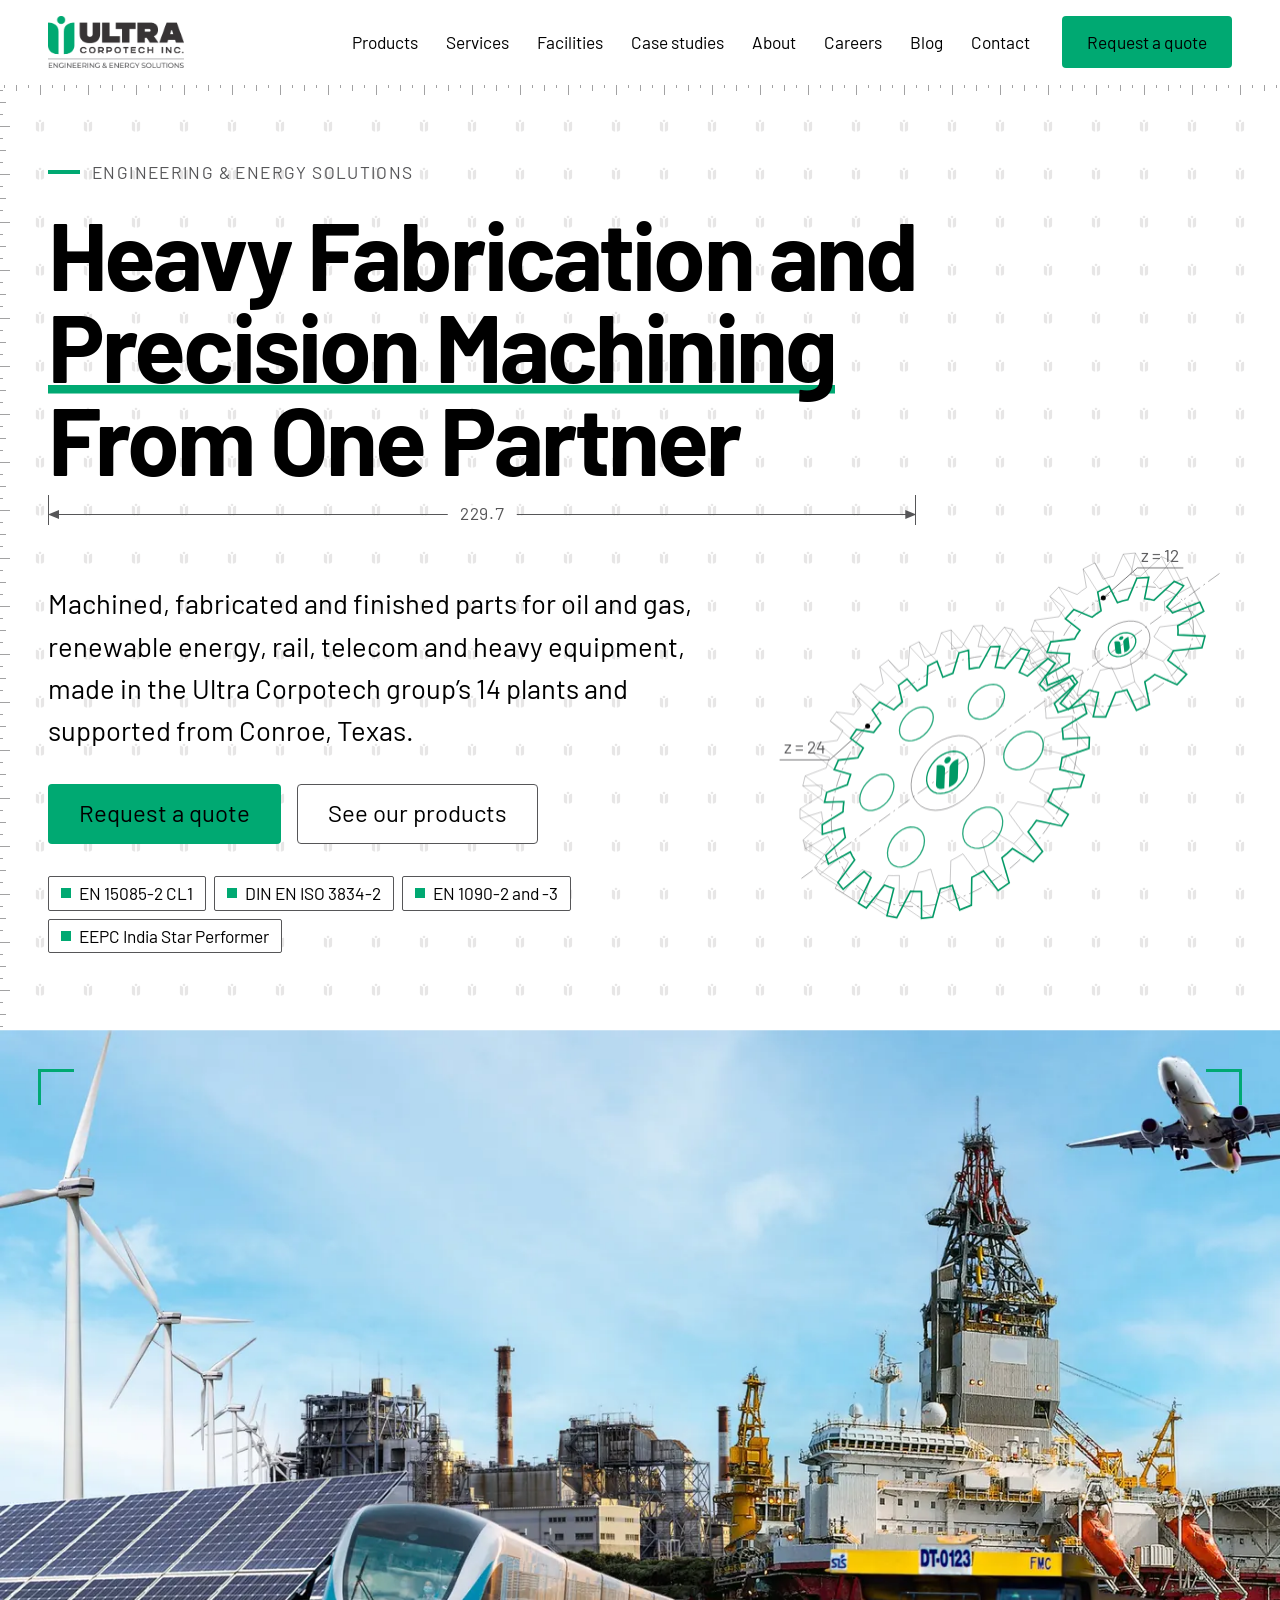
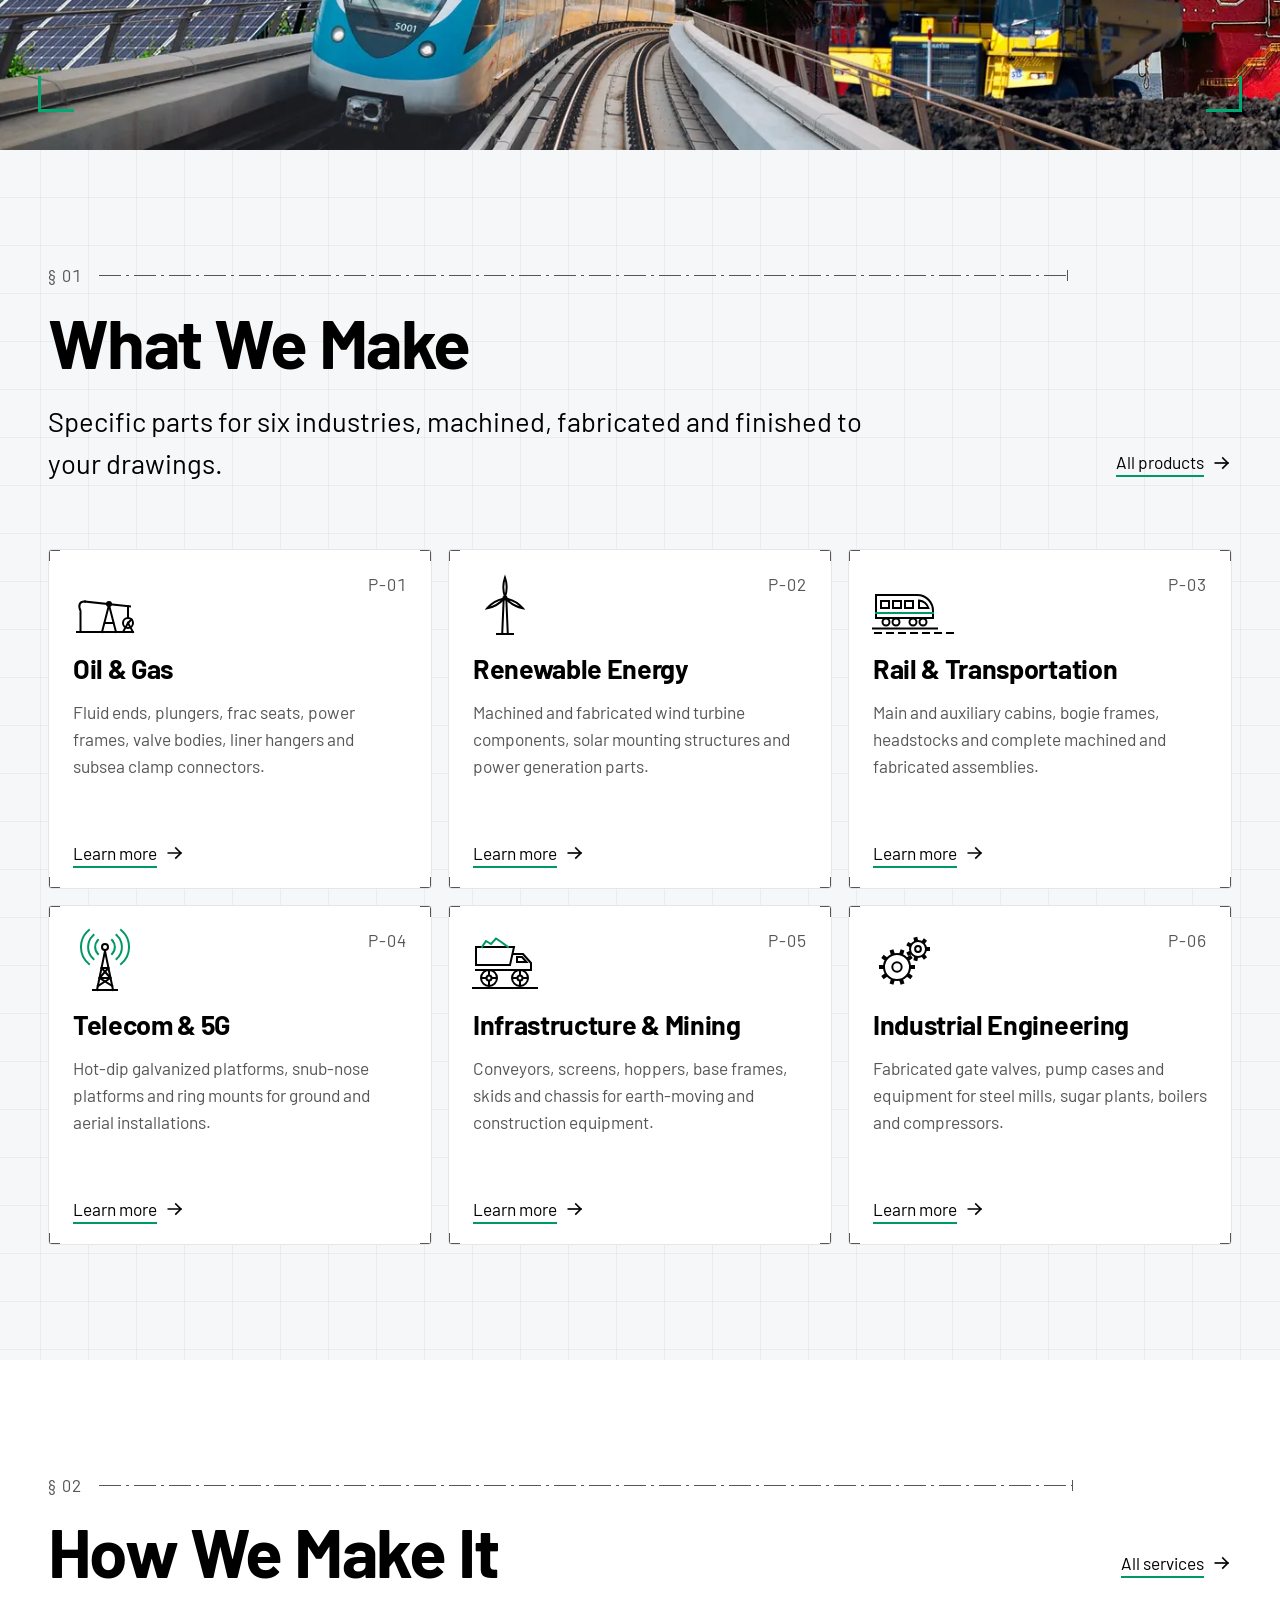
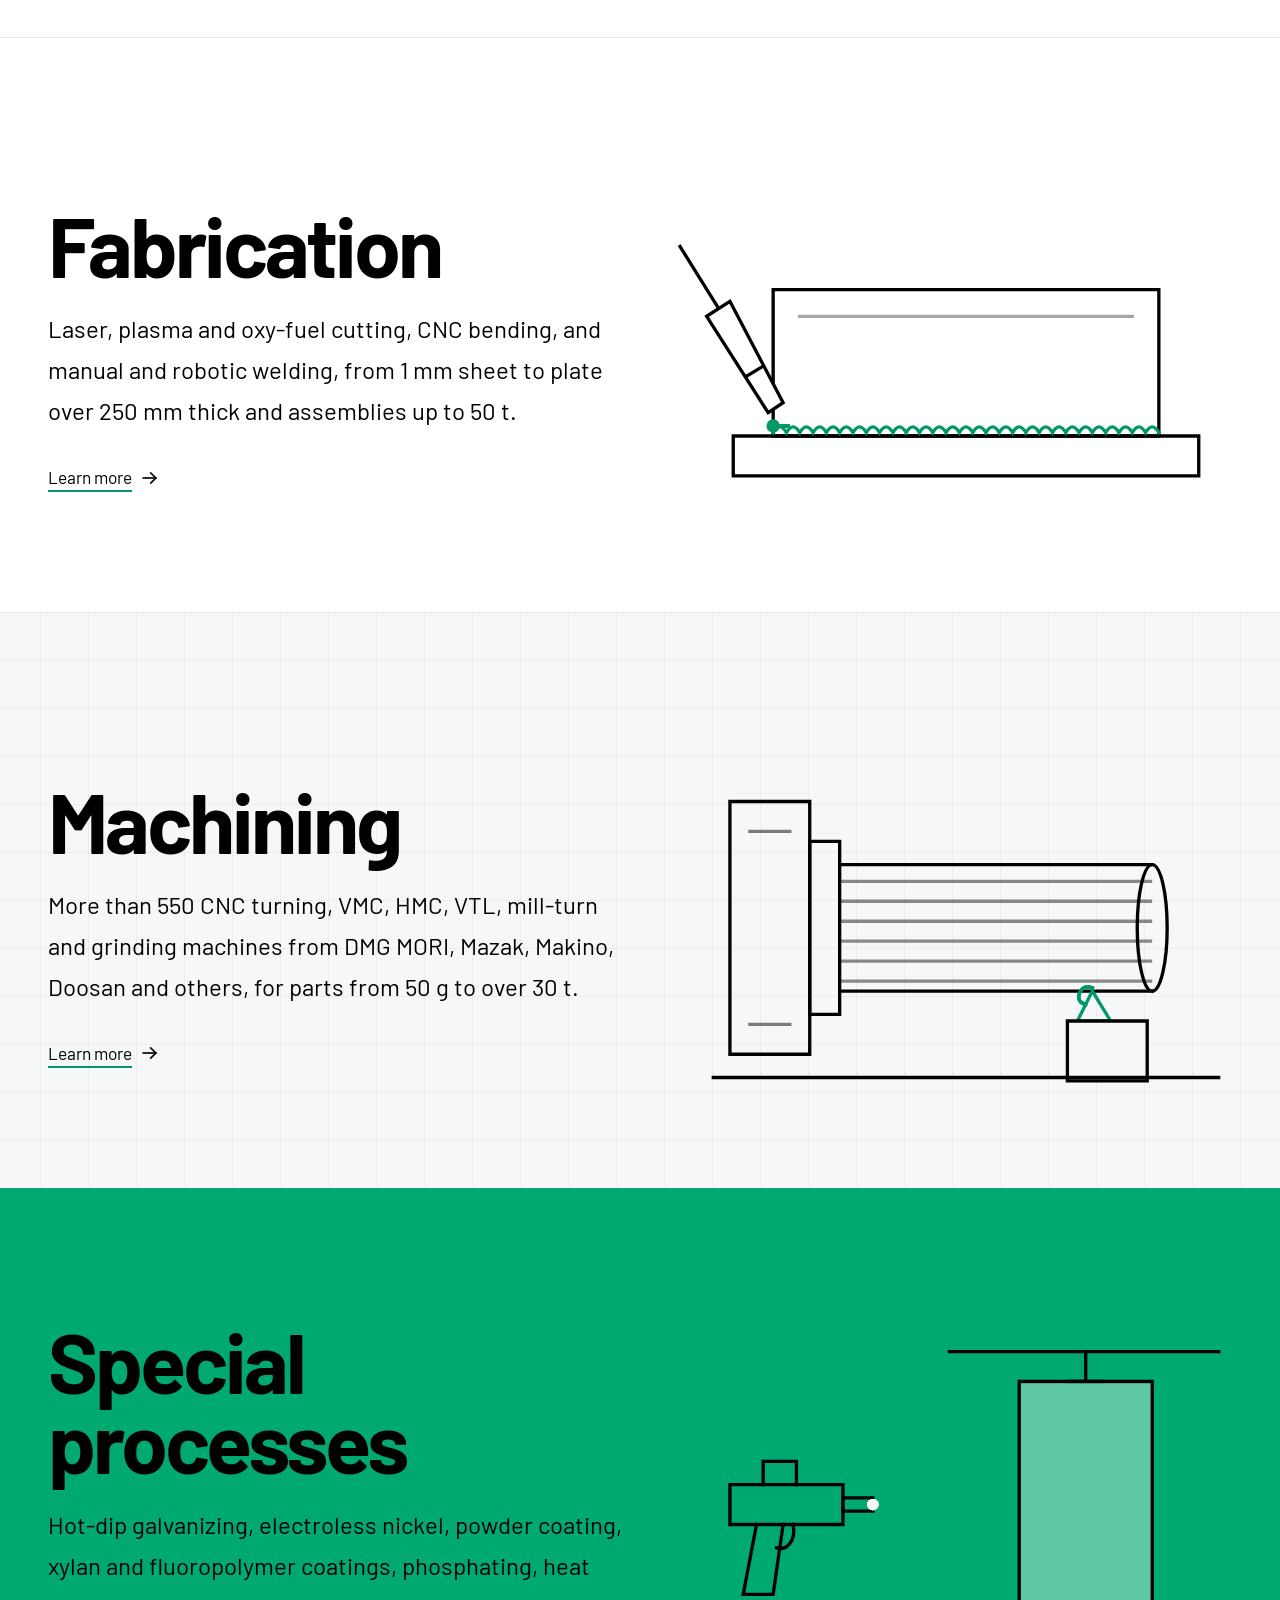
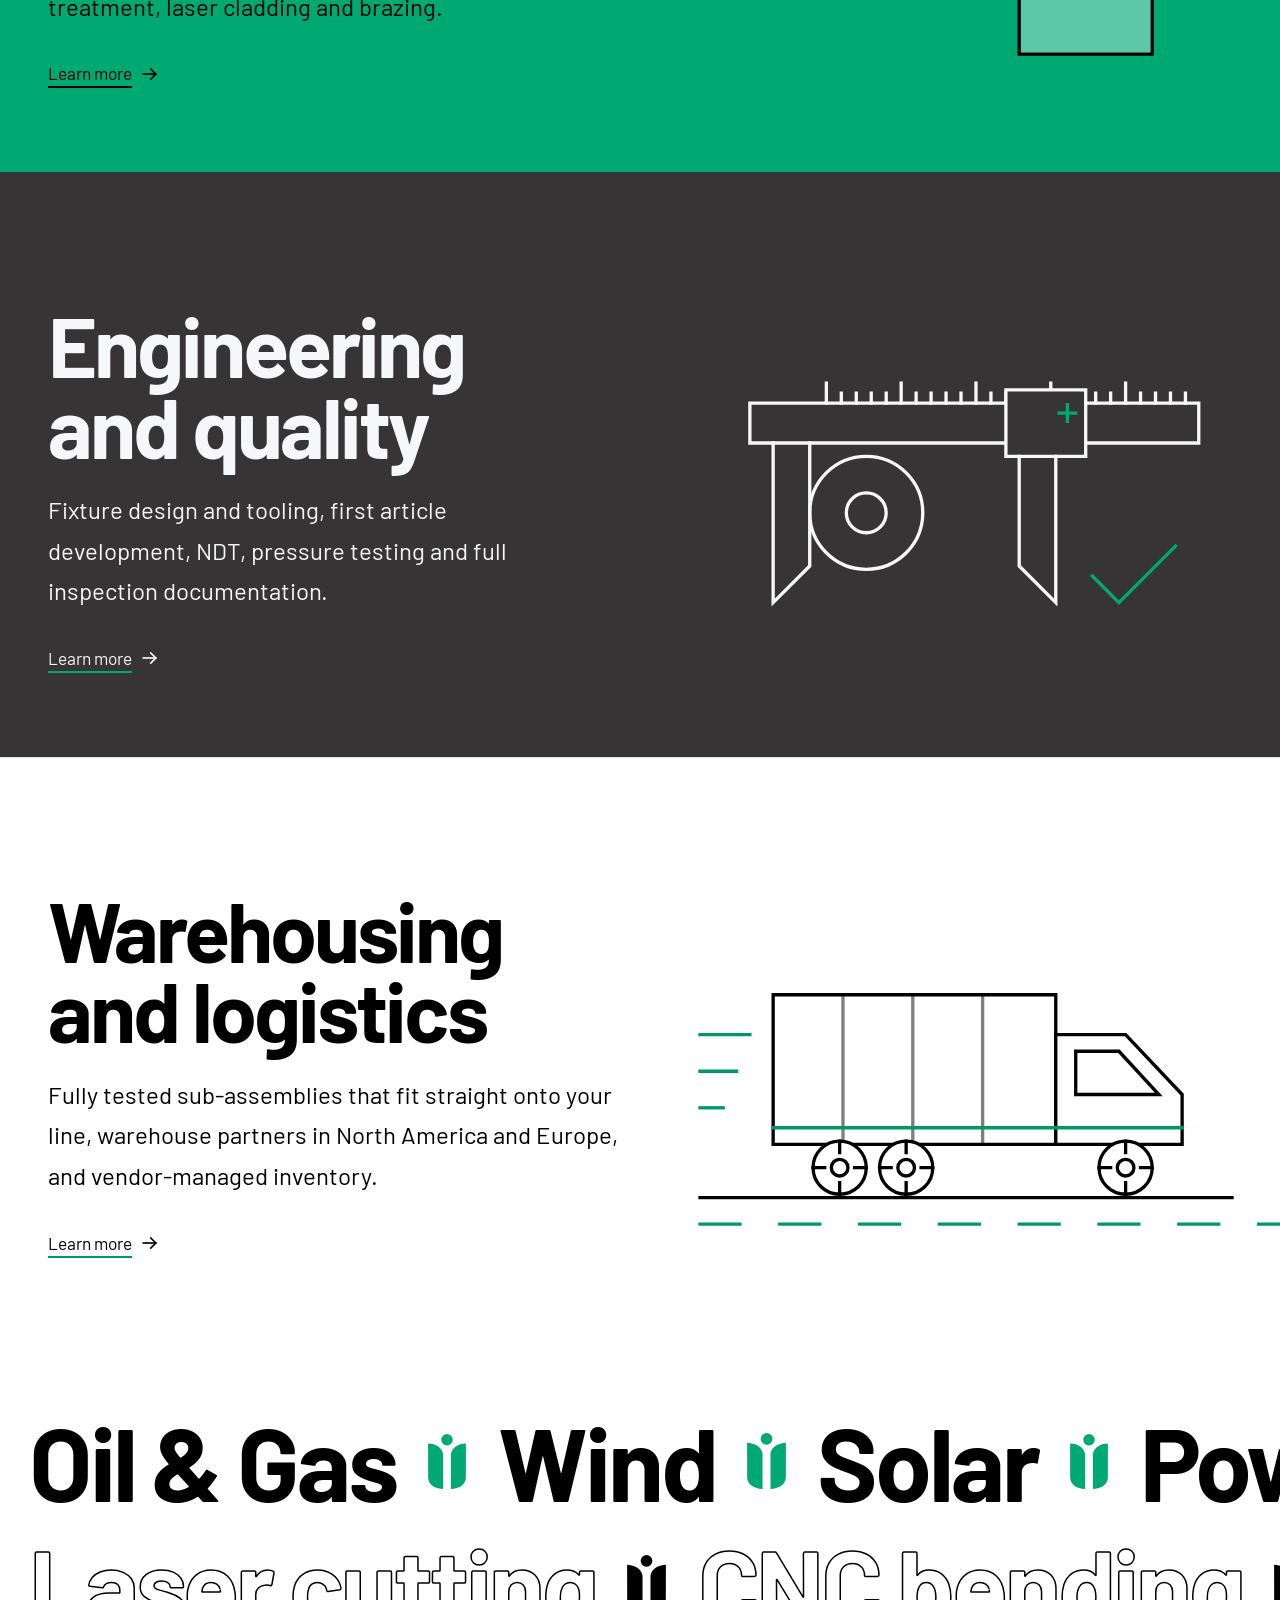
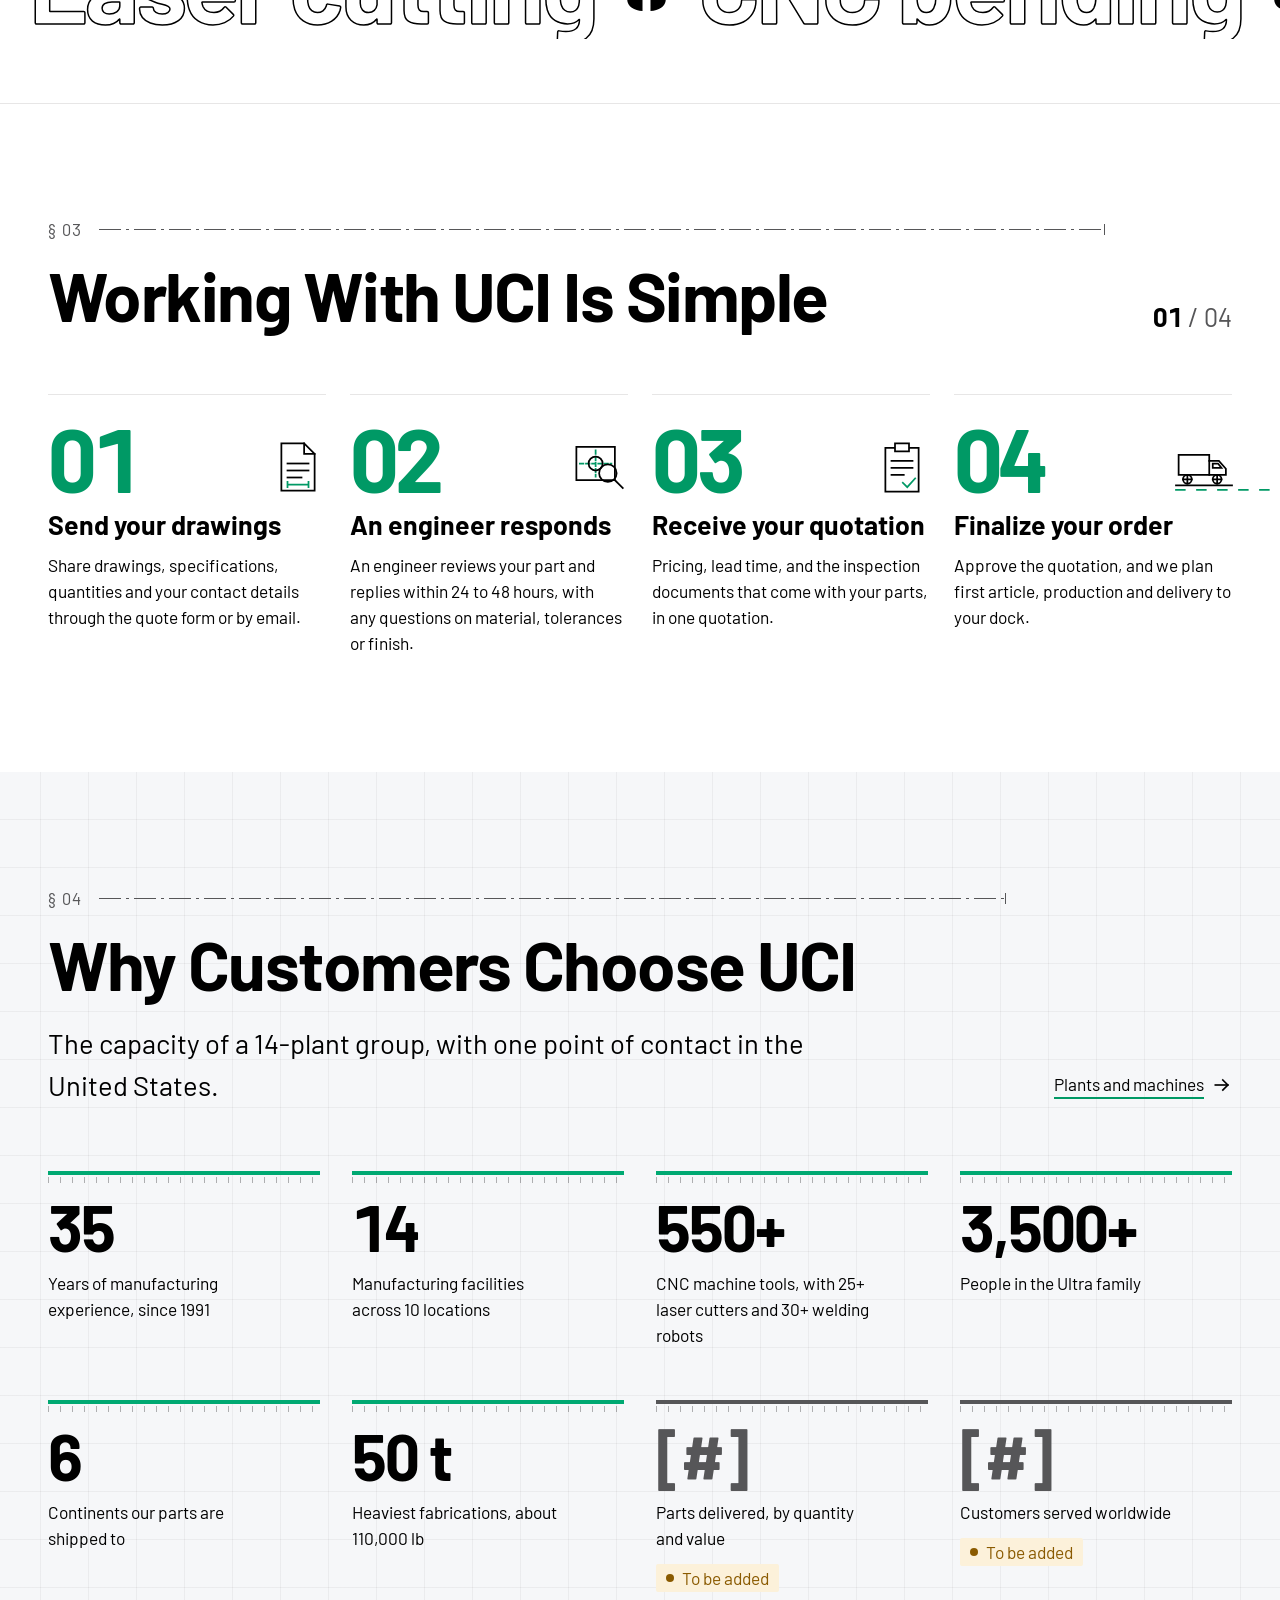
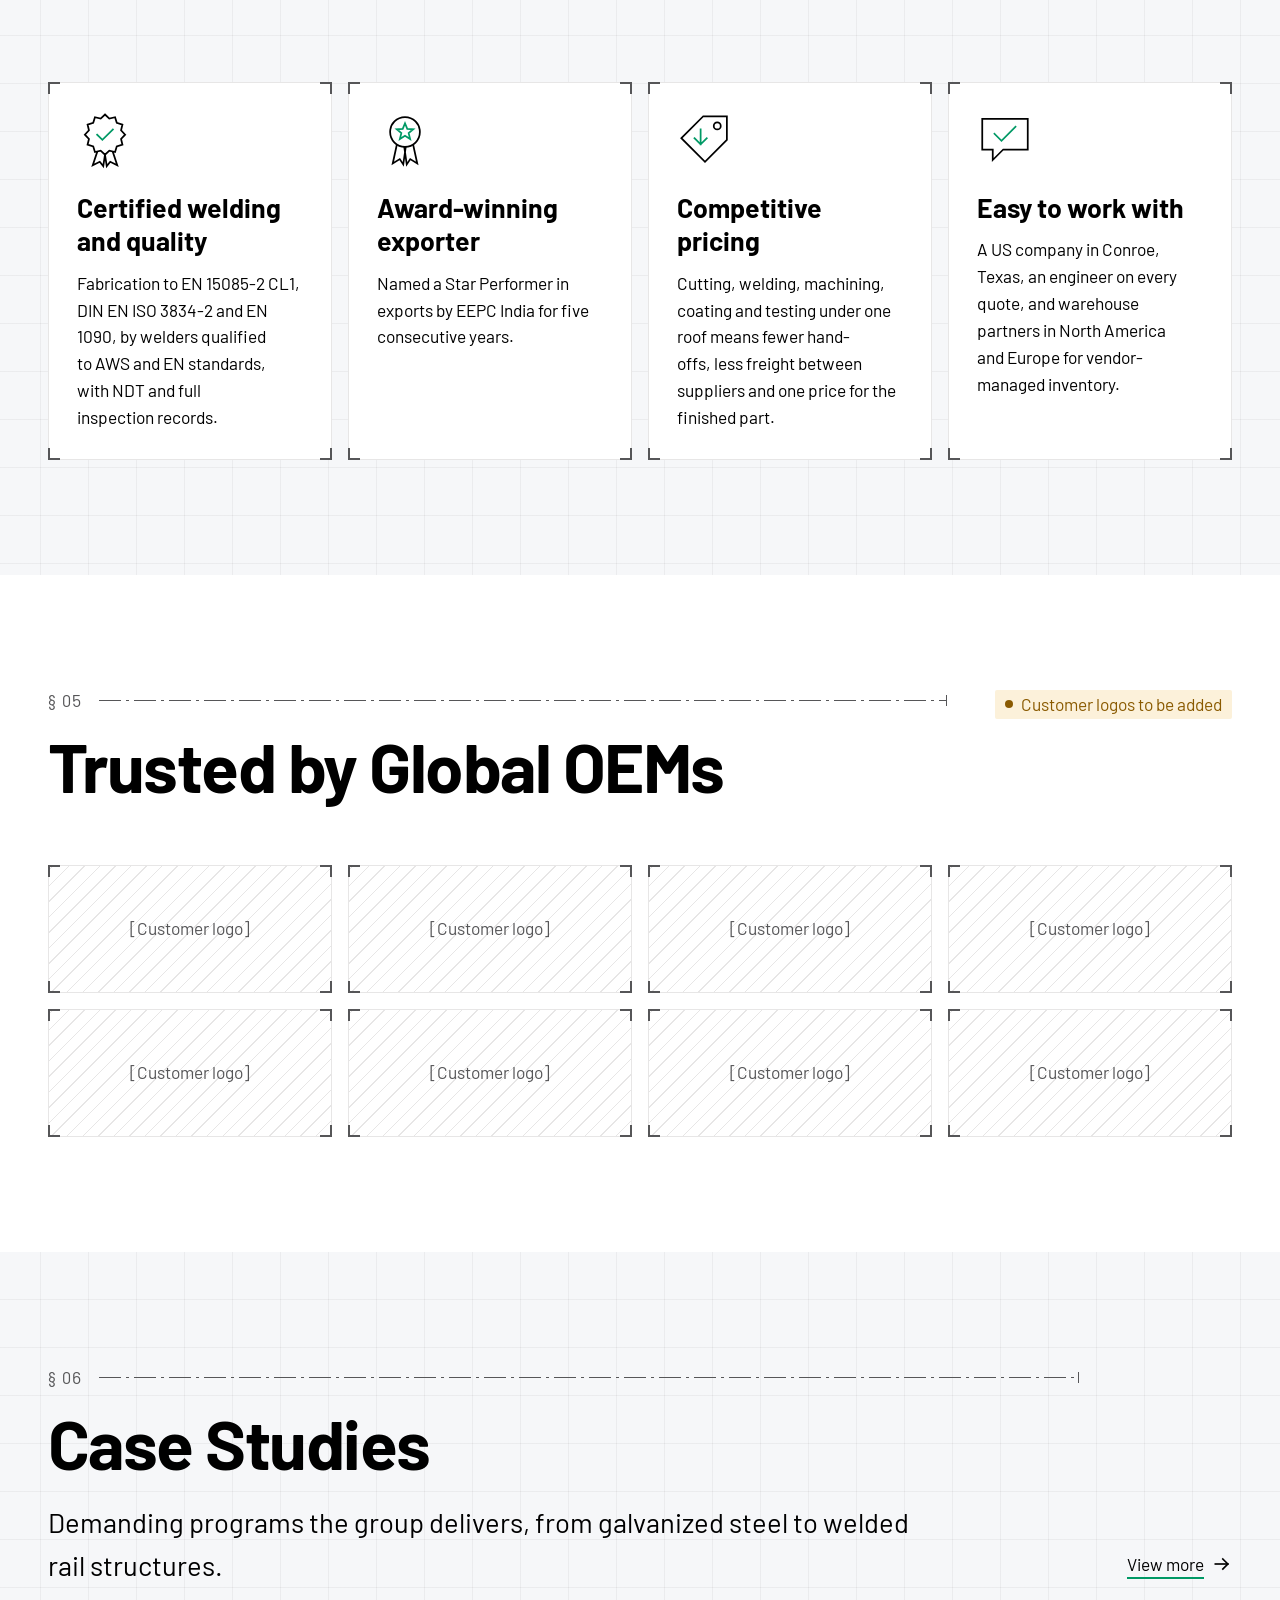
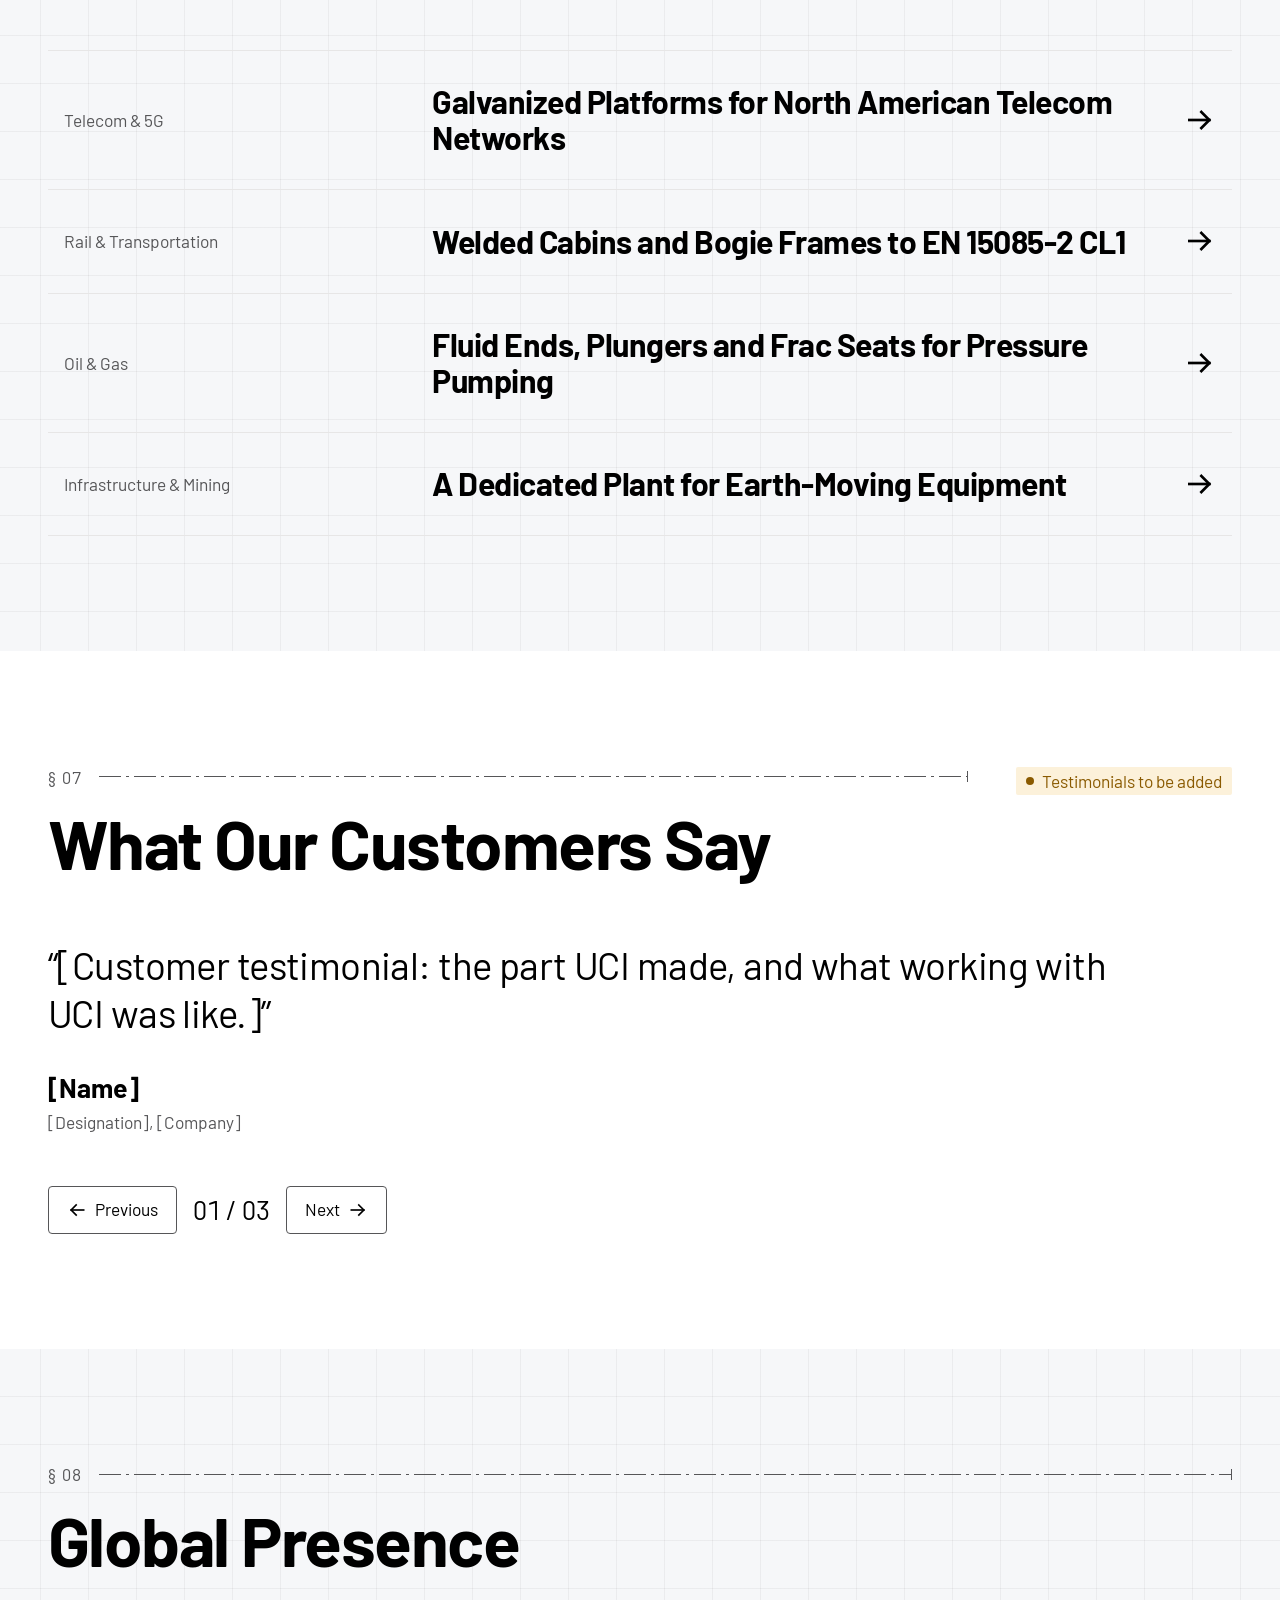
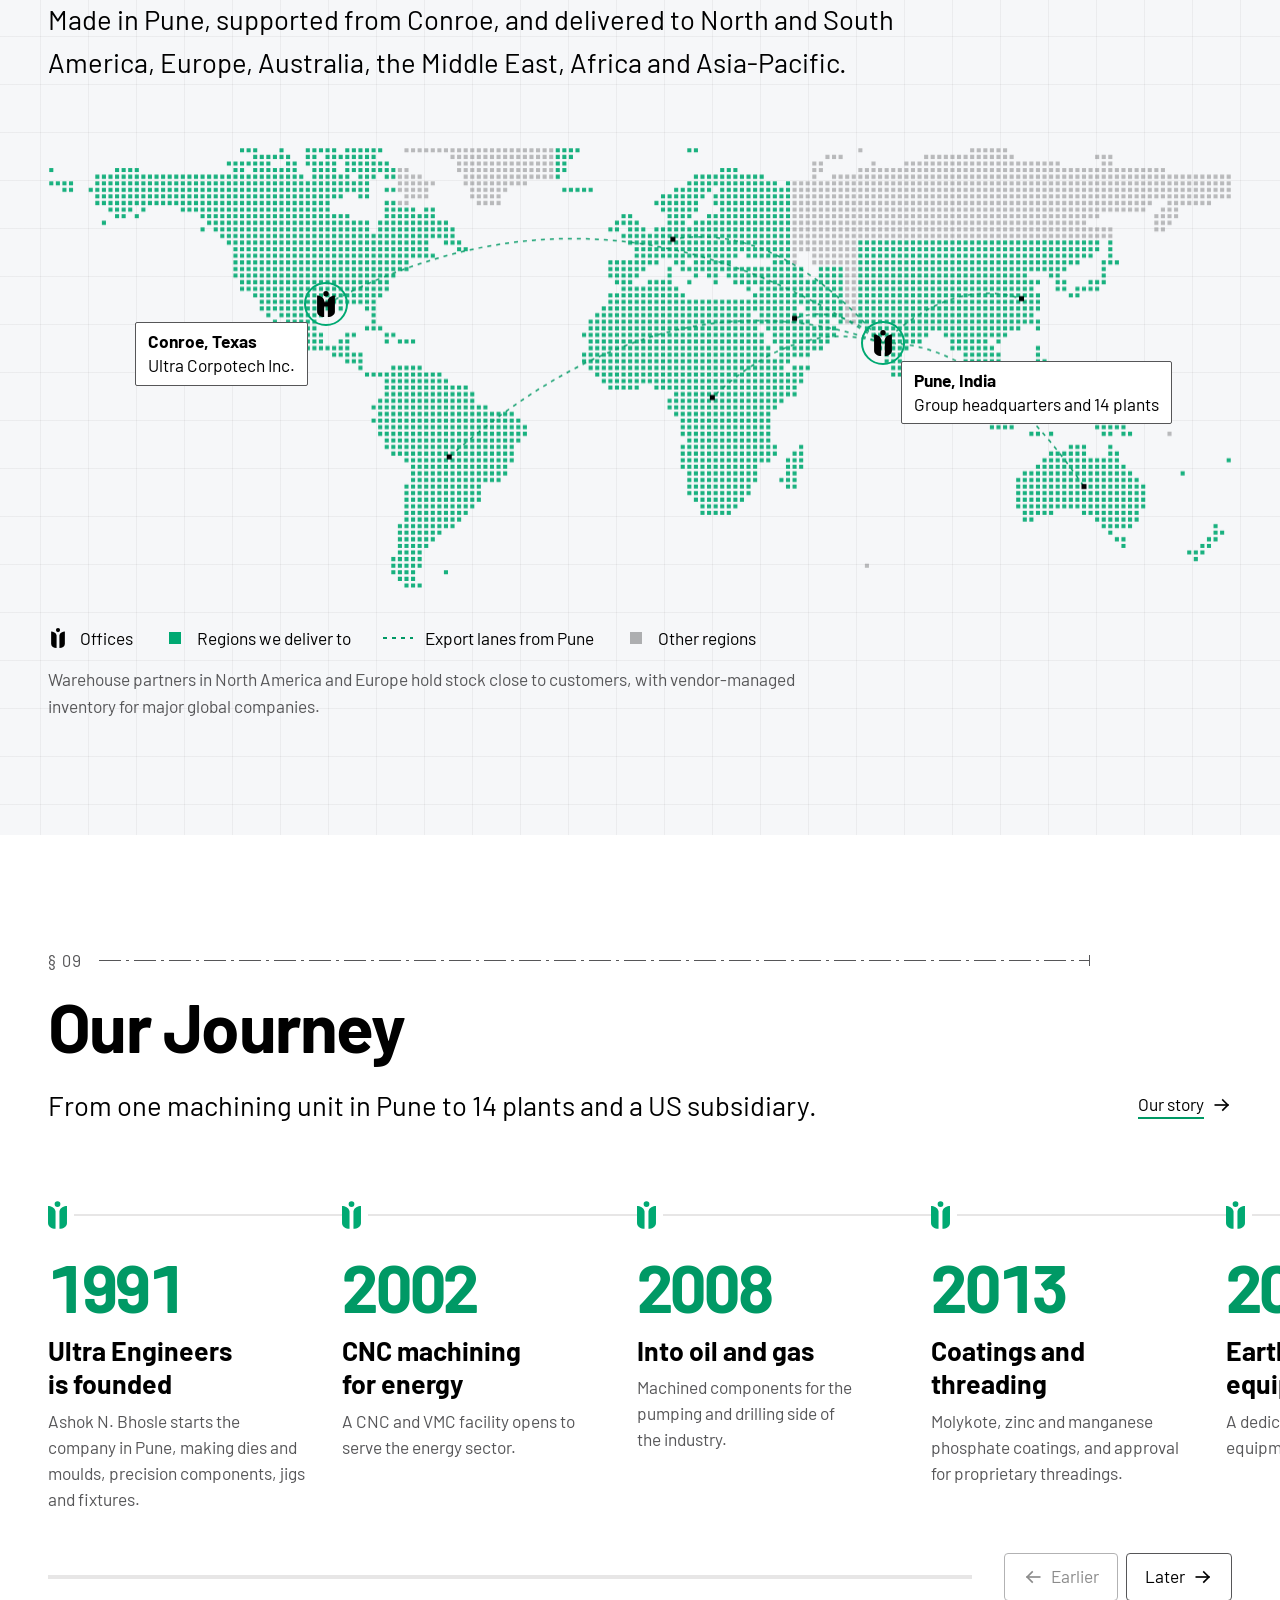
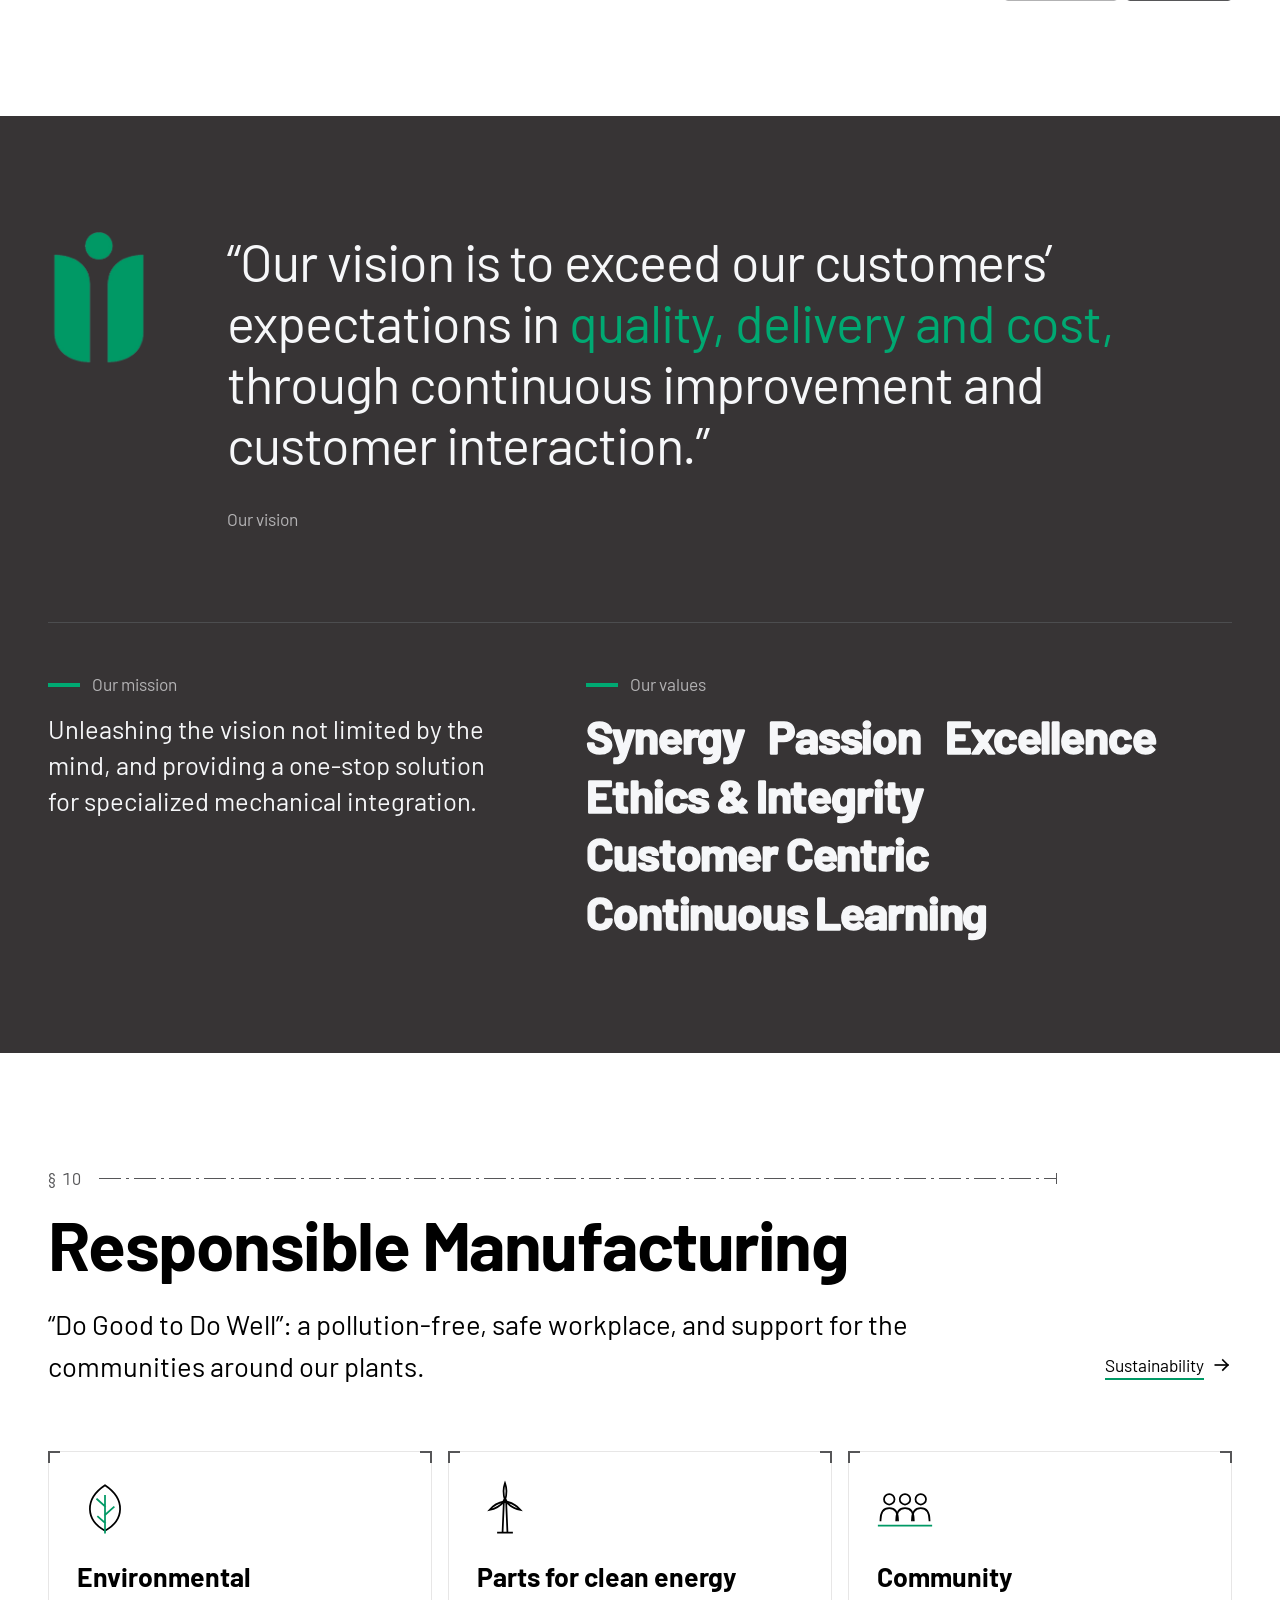
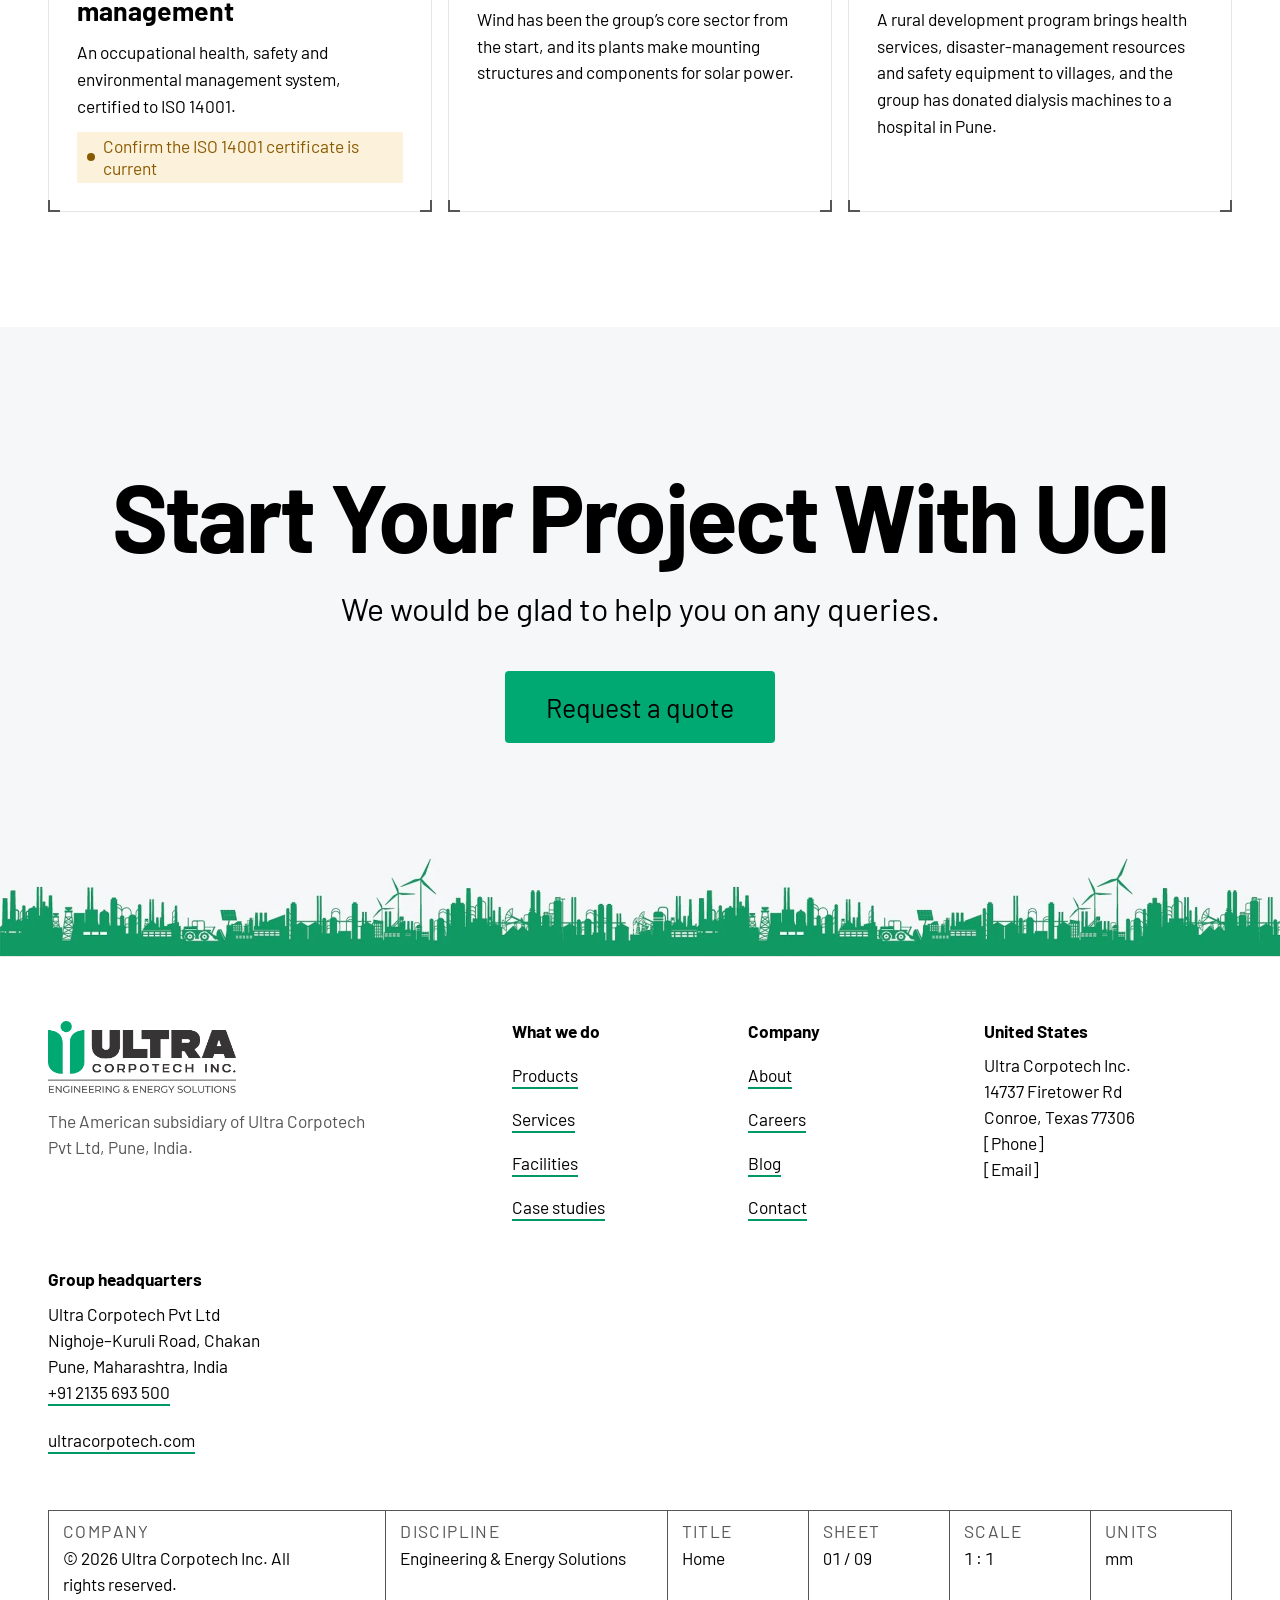
==== commit d46fb927: "Add the plants, machines and parts from the group's corporate presentation New Facilities page (Plan" ====
--- a/index.html
+++ b/index.html
@@ -46,6 +46,7 @@
       <ul class="nav-list">
         <li><a class="nav-link" href="products.html">Products</a></li>
         <li><a class="nav-link" href="services.html">Services</a></li>
+        <li><a class="nav-link" href="facilities.html">Facilities</a></li>
         <li><a class="nav-link" href="case-studies.html">Case studies</a></li>
         <li><a class="nav-link" href="about.html">About</a></li>
         <li><a class="nav-link" href="careers.html">Careers</a></li>
@@ -66,11 +67,12 @@
         <li><a class="menu-link" href="index.html" aria-current="page" style="--i: 0"><span>Home</span></a></li>
         <li><a class="menu-link" href="products.html" style="--i: 1"><span>Products</span></a></li>
         <li><a class="menu-link" href="services.html" style="--i: 2"><span>Services</span></a></li>
-        <li><a class="menu-link" href="case-studies.html" style="--i: 3"><span>Case studies</span></a></li>
-        <li><a class="menu-link" href="about.html" style="--i: 4"><span>About</span></a></li>
-        <li><a class="menu-link" href="careers.html" style="--i: 5"><span>Careers</span></a></li>
-        <li><a class="menu-link" href="blog.html" style="--i: 6"><span>Blog</span></a></li>
-        <li><a class="menu-link" href="contact.html" style="--i: 7"><span>Contact</span></a></li>
+        <li><a class="menu-link" href="facilities.html" style="--i: 3"><span>Facilities</span></a></li>
+        <li><a class="menu-link" href="case-studies.html" style="--i: 4"><span>Case studies</span></a></li>
+        <li><a class="menu-link" href="about.html" style="--i: 5"><span>About</span></a></li>
+        <li><a class="menu-link" href="careers.html" style="--i: 6"><span>Careers</span></a></li>
+        <li><a class="menu-link" href="blog.html" style="--i: 7"><span>Blog</span></a></li>
+        <li><a class="menu-link" href="contact.html" style="--i: 8"><span>Contact</span></a></li>
       </ul>
     </nav>
   </div>
@@ -200,7 +202,7 @@
         <div class="wrap stack-inner">
           <div>
             <h3 class="stack-title" data-split>Machining</h3>
-            <p class="stack-text">More than 450 CNC turning, VMC, HMC, VTL, mill-turn and grinding machines, for parts from 50 g to over 30 t.</p>
+            <p class="stack-text">More than 550 CNC turning, VMC, HMC, VTL, mill-turn and grinding machines from DMG MORI, Mazak, Makino, Doosan and others, for parts from 50 g to over 30 t.</p>
             <a class="link-arrow" href="services.html#machining">Learn more<svg aria-hidden="true" focusable="false" viewBox="0 0 24 24" fill="none" stroke="currentColor" stroke-width="2" stroke-linecap="square"><path d="M4 12h15"/><path d="M13 6l6 6-6 6"/></svg></a>
           </div>
           <div class="stack-art" data-art="lathe" aria-hidden="true"></div>
@@ -315,11 +317,12 @@
           <h2 id="why-title" class="h2" data-split>Why Customers Choose UCI</h2>
           <p class="lead" data-reveal>The capacity of a 14-plant group, with one point of contact in the United States.</p>
         </div>
+        <a class="link-arrow" href="facilities.html">Plants and machines<svg aria-hidden="true" focusable="false" viewBox="0 0 24 24" fill="none" stroke="currentColor" stroke-width="2" stroke-linecap="square"><path d="M4 12h15"/><path d="M13 6l6 6-6 6"/></svg></a>
       </div>
       <ul class="stat-grid is-wide" data-stagger>
         <li class="stat"><span class="stat-value" data-since="1991">35</span><span class="stat-label">Years of manufacturing experience, since 1991</span></li>
         <li class="stat"><span class="stat-value" data-odometer="14">14</span><span class="stat-label">Manufacturing facilities across 10 locations</span></li>
-        <li class="stat"><span class="stat-value" data-odometer="450+">450+</span><span class="stat-label">CNC machine tools of production capacity</span></li>
+        <li class="stat"><span class="stat-value" data-odometer="550+">550+</span><span class="stat-label">CNC machine tools, with 25+ laser cutters and 30+ welding robots</span></li>
         <li class="stat"><span class="stat-value" data-odometer="3,500+">3,500+</span><span class="stat-label">People in the Ultra family</span></li>
         <li class="stat"><span class="stat-value" data-odometer="6">6</span><span class="stat-label">Continents our parts are shipped to</span></li>
         <li class="stat"><span class="stat-value" data-odometer="50 t">50 t</span><span class="stat-label">Heaviest fabrications, about 110,000 lb</span></li>
@@ -509,7 +512,8 @@
             <li>Passion</li>
             <li>Excellence</li>
             <li>Ethics &amp; Integrity</li>
-            <li>Customer Focus</li>
+            <li>Customer Centric</li>
+            <li>Continuous Learning</li>
           </ul>
         </div>
       </div>
@@ -572,6 +576,7 @@
       <ul class="footer-links">
         <li><a class="link" href="products.html">Products</a></li>
         <li><a class="link" href="services.html">Services</a></li>
+        <li><a class="link" href="facilities.html">Facilities</a></li>
         <li><a class="link" href="case-studies.html">Case studies</a></li>
       </ul>
     </nav>
--- a/assets/css/site.css
+++ b/assets/css/site.css
@@ -511,6 +511,7 @@
   display: inline-flex;
   align-items: center;
   min-height: 44px;
+  white-space: nowrap;
   color: var(--ink);
   font-size: var(--fs-fine);
   line-height: 1.2;
@@ -565,7 +566,7 @@
 .menu-open .menu-toggle-icon i:first-child { top: 5px; transform: rotate(45deg); }
 .menu-open .menu-toggle-icon i:last-child { top: 5px; transform: rotate(-45deg); }
 
-@media (max-width: 1119px) {
+@media (max-width: 1199px) {
   .brand img { height: 44px; }
   .js .nav,
   .js .header-cta { display: none; }
@@ -3192,7 +3193,7 @@
 .voice,
 .cs-block,
 .logo-slot { position: relative; }
-:is(.tile, .cap, .usp, .sustain-item, .std, .office, .leader, .voice, .cs-block, .logo-slot, .line-art, .aside)::after {
+:is(.tile, .cap, .usp, .sustain-item, .std, .office, .leader, .voice, .cs-block, .logo-slot, .line-art, .aside, .machine)::after {
   content: "";
   position: absolute;
   inset: -1px;
@@ -3217,7 +3218,7 @@
 .std:hover::after { --c: var(--green); }
 /* On reveal the brackets draw out from each corner */
 @keyframes brackets-in { from { background-size: 0 2px, 2px 0, 0 2px, 2px 0, 0 2px, 2px 0, 0 2px, 2px 0; } }
-.motion :is([data-stagger], [data-in]).is-in :is(.tile, .cap, .usp, .sustain-item, .std, .office, .leader, .voice, .cs-block, .logo-slot)::after {
+.motion :is([data-stagger], [data-in]).is-in :is(.tile, .cap, .usp, .sustain-item, .std, .office, .leader, .voice, .cs-block, .logo-slot, .machine)::after {
   animation: brackets-in 0.9s var(--ease-push) backwards;
   animation-delay: calc(var(--i, 0) * 75ms + 380ms);
 }
@@ -3478,6 +3479,278 @@
 @media (max-width: 420px) {
   .footer-base.title-block { grid-template-columns: minmax(0, 1fr); }
 }
+
+/* 18. Facilities: plants, machines and capacity ----------------------------- */
+.split {
+  display: grid;
+  grid-template-columns: minmax(0, 7fr) minmax(0, 5fr);
+  gap: clamp(32px, 5vw, 80px);
+  align-items: start;
+}
+.split-aside {
+  position: sticky;
+  top: calc(var(--header-h) + 40px);
+  display: grid;
+  gap: var(--space-8);
+}
+@media (max-width: 900px) {
+  .split { grid-template-columns: minmax(0, 1fr); }
+  .split-aside { position: relative; top: 0; }
+}
+* + .block.block { margin-top: clamp(40px, 5vw, 72px); }
+.block-title {
+  margin-bottom: var(--space-6);
+  font-size: var(--fs-h3);
+  line-height: 1.08;
+  letter-spacing: -0.012em;
+}
+
+/* Figures: photographs numbered and captioned like a drawing's figures */
+main { counter-reset: fig; }
+.fig { margin: 0; counter-increment: fig; }
+.fig picture { position: relative; display: block; }
+.fig img {
+  width: 100%;
+  aspect-ratio: var(--ar, 3 / 2);
+  object-fit: cover;
+  object-position: var(--pos, 50% 50%);
+  background: var(--surface-muted);
+}
+.fig figcaption {
+  display: flex;
+  flex-wrap: wrap;
+  gap: var(--space-1) var(--space-3);
+  padding-top: var(--space-3);
+  font-size: var(--fs-fine);
+  line-height: 1.4;
+  color: var(--ink-muted);
+}
+.fig-no { flex: none; color: var(--ink); letter-spacing: 0.06em; text-transform: uppercase; font-variant-numeric: tabular-nums; }
+.fig-no::before {
+  content: "Fig. " counter(fig, decimal-leading-zero);
+  content: "Fig. " counter(fig, decimal-leading-zero) / "";
+}
+.fig-grid {
+  display: grid;
+  grid-template-columns: repeat(3, minmax(0, 1fr));
+  gap: clamp(28px, 3vw, 40px) var(--space-4);
+  margin: 0;
+  padding: 0;
+  list-style: none;
+}
+.fig-grid.is-two { grid-template-columns: repeat(2, minmax(0, 1fr)); }
+@media (max-width: 860px) {
+  .fig-grid { grid-template-columns: repeat(2, minmax(0, 1fr)); }
+}
+@media (max-width: 540px) {
+  .fig-grid,
+  .fig-grid.is-two { grid-template-columns: minmax(0, 1fr); }
+}
+
+/* Machine cards: an icon, the count, and a spec sheet */
+.machine-grid {
+  display: grid;
+  grid-template-columns: repeat(3, minmax(0, 1fr));
+  gap: var(--space-4);
+  margin: 0;
+  padding: 0;
+  list-style: none;
+}
+.machine-grid.is-two { grid-template-columns: repeat(2, minmax(0, 1fr)); }
+@media (max-width: 1023px) {
+  .machine-grid { grid-template-columns: repeat(2, minmax(0, 1fr)); }
+}
+@media (max-width: 640px) {
+  .machine-grid,
+  .machine-grid.is-two { grid-template-columns: minmax(0, 1fr); }
+}
+.machine {
+  position: relative;
+  display: flex;
+  flex-direction: column;
+  gap: var(--space-3);
+  height: 100%;
+  padding: clamp(20px, 2.2vw, 28px);
+  border: 1px solid var(--line);
+  border-radius: var(--radius-md);
+  background: var(--surface-raised);
+  --tone-bg: var(--surface-raised);
+}
+.machine-top {
+  display: flex;
+  align-items: flex-start;
+  justify-content: space-between;
+  gap: var(--space-4);
+  margin-bottom: var(--space-2);
+}
+.machine-top .ico-host { width: 64px; flex: none; }
+.machine-count {
+  font-size: clamp(40px, 4vw, 60px);
+  font-weight: 700;
+  line-height: 0.9;
+  letter-spacing: -0.03em;
+  color: var(--draw);
+  font-variant-numeric: tabular-nums;
+  white-space: nowrap;
+}
+.machine h3 { font-size: var(--fs-sub); line-height: 1.25; }
+.machine > p { font-size: var(--fs-fine); line-height: 1.55; color: var(--ink-muted); }
+.machine .todo-badge { margin-top: var(--space-1); }
+
+/* Spec sheet: label and value rows, ruled like a drawing's tables */
+.spec { display: grid; margin: auto 0 0; padding-top: var(--space-3); }
+.spec > div {
+  display: grid;
+  grid-template-columns: minmax(0, 2fr) minmax(0, 3fr);
+  gap: var(--space-1) var(--space-3);
+  padding-block: var(--space-2);
+  border-top: 1px solid var(--line);
+}
+.spec dt {
+  font-size: var(--fs-fine);
+  line-height: 1.4;
+  letter-spacing: 0.06em;
+  text-transform: uppercase;
+  color: var(--ink-muted);
+}
+.spec dd { font-size: var(--fs-fine); line-height: 1.4; font-variant-numeric: tabular-nums; }
+@media (max-width: 420px) {
+  .spec > div { grid-template-columns: minmax(0, 1fr); }
+}
+
+/* Bar tables: a real table, each value drawn to scale as a bar */
+.bar-table { width: 100%; border-collapse: collapse; font-size: var(--fs-fine); line-height: 1.3; }
+.bar-table th,
+.bar-table td {
+  padding: 12px 0;
+  border-bottom: 1px solid var(--line);
+  font-weight: 400;
+  text-align: left;
+  vertical-align: middle;
+}
+.bar-table thead th {
+  padding-top: 0;
+  border-bottom-color: var(--line-strong);
+  letter-spacing: 0.06em;
+  text-transform: uppercase;
+  color: var(--ink-muted);
+}
+.bar-table thead th:last-child { text-align: right; }
+.bar-table tbody th { width: 34%; padding-right: var(--space-6); }
+.bar-table small { display: block; font-size: var(--fs-fine); color: var(--ink-muted); }
+.bar-cell { display: flex; align-items: center; gap: var(--space-4); }
+.bar { position: relative; display: block; flex: 1 1 auto; height: 14px; }
+.bar i {
+  position: absolute;
+  left: 0;
+  top: 0;
+  bottom: 0;
+  width: calc(var(--v, 1) * 100%);
+  border-radius: 0 4px 4px 0;
+  background: var(--draw);
+  transform-origin: left center;
+  transition: transform 1.3s var(--ease-inout), background-color 0.25s;
+  transition-delay: calc(var(--i, 0) * 90ms + 200ms), 0s;
+}
+.motion [data-in]:not(.is-in) .bar i { transform: scaleX(0); }
+.bar-table tbody tr:hover .bar i,
+.unit:hover .bar i { background: var(--green-deep); }
+.bar-val { flex: none; min-width: 7.5em; text-align: right; font-variant-numeric: tabular-nums; }
+@media (max-width: 640px) {
+  .bar-table tbody th { width: 42%; padding-right: var(--space-3); }
+  .bar-val { min-width: 5.5em; }
+}
+
+/* Units: number, location and work, and floor area to scale */
+.units {
+  margin: 0;
+  padding: 0;
+  list-style: none;
+  border-top: 1px solid var(--line-strong);
+}
+.unit {
+  display: grid;
+  grid-template-columns: minmax(0, 4.5rem) minmax(0, 1fr) minmax(0, 13rem);
+  gap: var(--space-2) var(--space-6);
+  align-items: center;
+  padding-block: var(--space-4);
+  border-bottom: 1px solid var(--line);
+}
+.unit-no {
+  font-size: clamp(32px, 3vw, 44px);
+  font-weight: 700;
+  line-height: 1;
+  letter-spacing: -0.03em;
+  color: var(--draw);
+  font-variant-numeric: tabular-nums;
+}
+.unit h3 { font-size: var(--fs-sub); line-height: 1.25; }
+.unit p { margin-top: var(--space-1); font-size: var(--fs-fine); line-height: 1.5; color: var(--ink-muted); }
+.unit-area { display: grid; gap: var(--space-2); font-size: var(--fs-fine); line-height: 1.2; font-variant-numeric: tabular-nums; }
+.unit-area .bar { height: 10px; }
+.unit.is-total { border-bottom: 0; border-top: 2px solid var(--ink); margin-top: -1px; }
+.unit.is-total .unit-no { color: var(--ink); }
+@media (max-width: 760px) {
+  .unit { grid-template-columns: minmax(0, 3rem) minmax(0, 1fr); }
+  .unit-area { grid-column: 2; }
+}
+
+/* Spec table: thickness and monthly capacity by metal */
+.spec-table { width: 100%; min-width: 620px; border-collapse: collapse; font-size: var(--fs-fine); line-height: 1.4; }
+.spec-table th,
+.spec-table td { padding: 12px 14px; border: 1px solid var(--line-strong); text-align: left; vertical-align: top; font-variant-numeric: tabular-nums; }
+.spec-table thead th { font-weight: 400; letter-spacing: 0.06em; text-transform: uppercase; color: var(--ink-muted); background: var(--surface); }
+.spec-table tbody th { font-weight: 700; }
+.spec-table td { background: var(--surface-raised); }
+.spec-table caption { padding-bottom: var(--space-3); font-size: var(--fs-fine); line-height: 1.5; color: var(--ink-muted); text-align: left; }
+
+.fig picture::after {
+  content: "";
+  position: absolute;
+  inset: -6px;
+  --c: var(--line-strong);
+  background:
+    linear-gradient(var(--c) 0 0) left top / var(--arm, 12px) 2px,
+    linear-gradient(var(--c) 0 0) left top / 2px var(--arm, 12px),
+    linear-gradient(var(--c) 0 0) right top / var(--arm, 12px) 2px,
+    linear-gradient(var(--c) 0 0) right top / 2px var(--arm, 12px),
+    linear-gradient(var(--c) 0 0) left bottom / var(--arm, 12px) 2px,
+    linear-gradient(var(--c) 0 0) left bottom / 2px var(--arm, 12px),
+    linear-gradient(var(--c) 0 0) right bottom / var(--arm, 12px) 2px,
+    linear-gradient(var(--c) 0 0) right bottom / 2px var(--arm, 12px);
+  background-repeat: no-repeat;
+  pointer-events: none;
+}
+
+/* Machine icons and the press brake */
+@keyframes dip { 0%, 100% { transform: translate3d(0, 0, 0); } 45%, 62% { transform: translate3d(0, 14px, 0); } }
+.a-dip { animation: dip 3.4s var(--ease-inout) infinite; }
+@keyframes brake-ram {
+  0%, 16% { transform: translate3d(0, 0, 0); }
+  36.4% { transform: translate3d(0, 18px, 0); }
+  50%, 62% { transform: translate3d(0, 30px, 0); }
+  84%, 100% { transform: translate3d(0, 0, 0); }
+}
+@keyframes brake-sheet {
+  0%, 36.4% { transform: translate3d(0, 0, 0); opacity: 1; }
+  50%, 84% { transform: translate3d(0, 12px, 0); opacity: 1; }
+  91% { transform: translate3d(0, 12px, 0); opacity: 0; }
+  92% { transform: translate3d(0, 0, 0); opacity: 0; }
+  100% { transform: translate3d(0, 0, 0); opacity: 1; }
+}
+@keyframes brake-l { 0%, 36.4% { transform: rotate(0); } 50%, 91% { transform: rotate(38deg); } 92%, 100% { transform: rotate(0); } }
+@keyframes brake-r { 0%, 36.4% { transform: rotate(0); } 50%, 91% { transform: rotate(-38deg); } 92%, 100% { transform: rotate(0); } }
+@keyframes brake-arc {
+  0%, 52% { opacity: 0; stroke-dashoffset: 40; }
+  60%, 82% { opacity: 1; stroke-dashoffset: 0; }
+  88%, 100% { opacity: 0; stroke-dashoffset: 0; }
+}
+.a-brake-ram { animation: brake-ram 4.2s linear infinite; }
+.a-brake-sheet { animation: brake-sheet 4.2s linear infinite; }
+.a-brake-l { animation: brake-l 4.2s linear infinite; }
+.a-brake-r { animation: brake-r 4.2s linear infinite; }
+.a-brake-arc { animation: brake-arc 4.2s var(--ease-out) infinite; }
+html:not(.motion) .a-brake-arc { opacity: 0; }
 
 /* 14. Reduced motion --------------------------------------------------------- */
 @media (prefers-reduced-motion: reduce) {
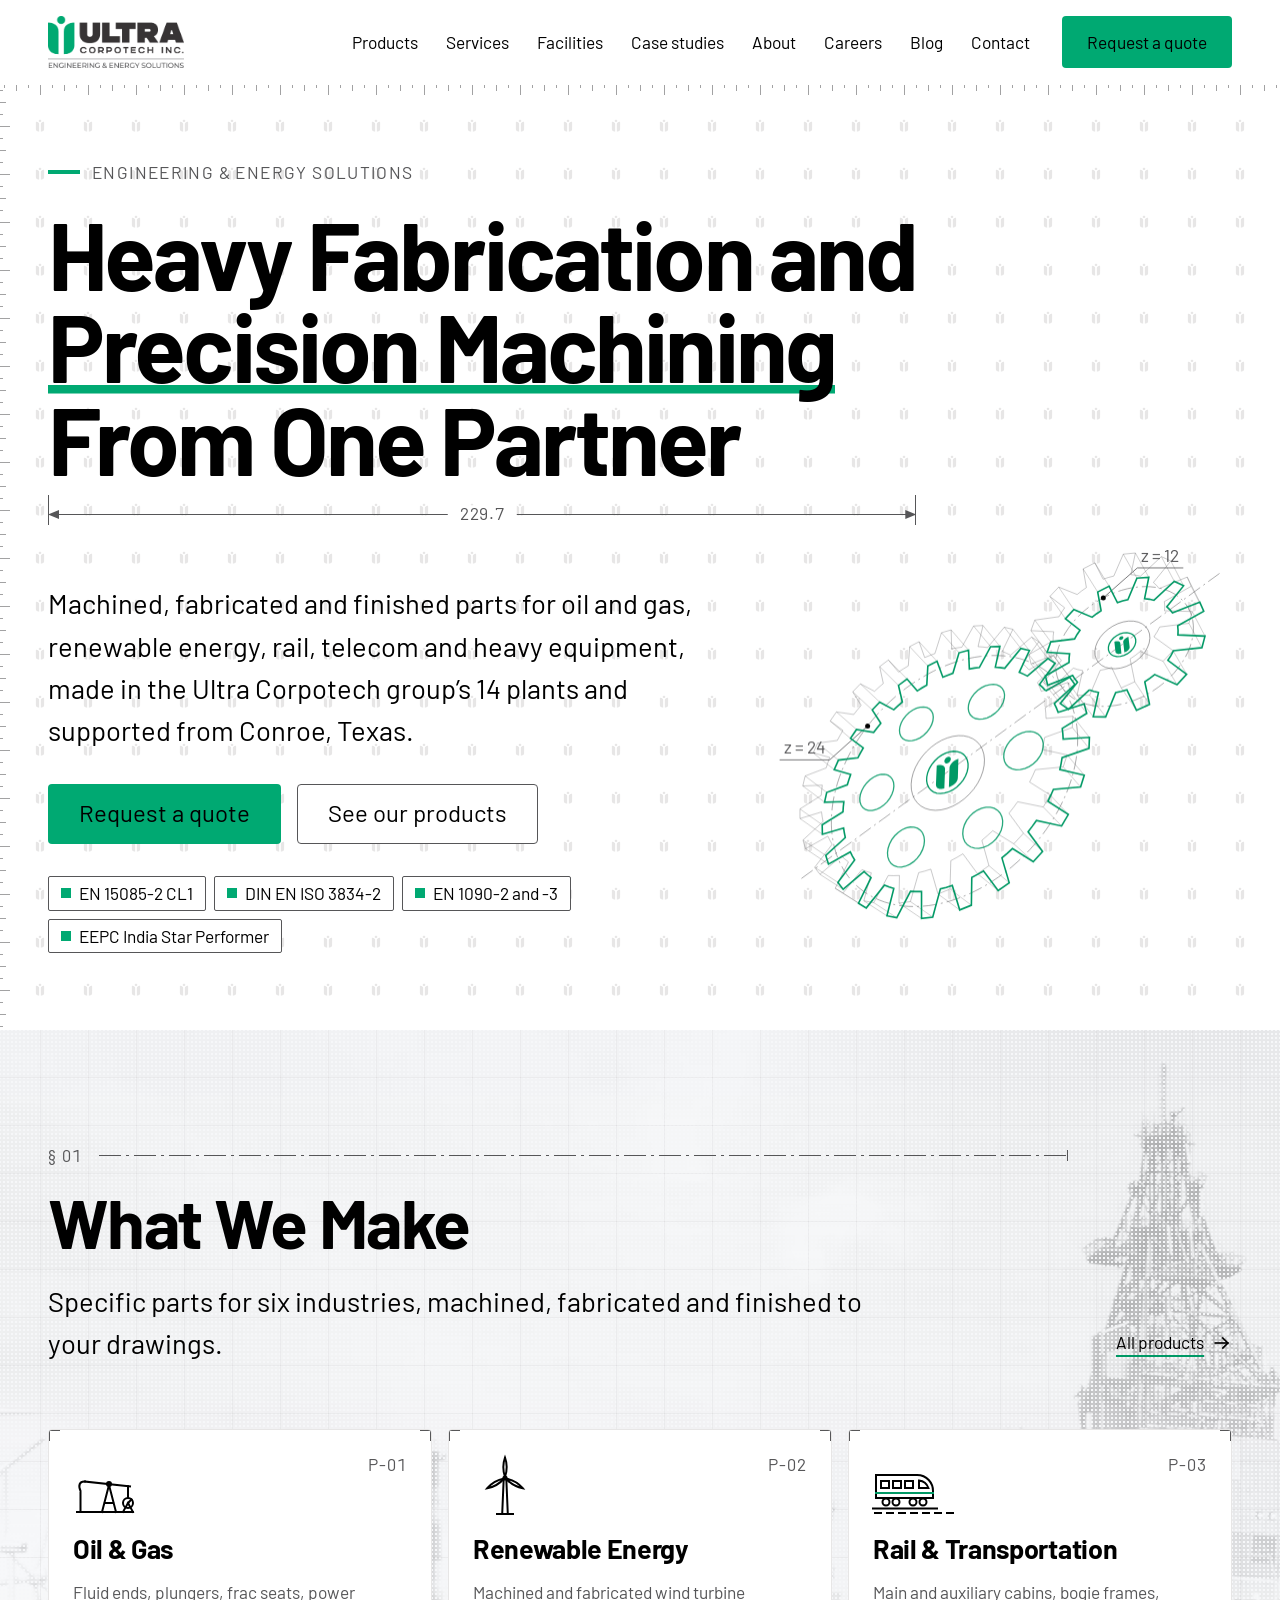
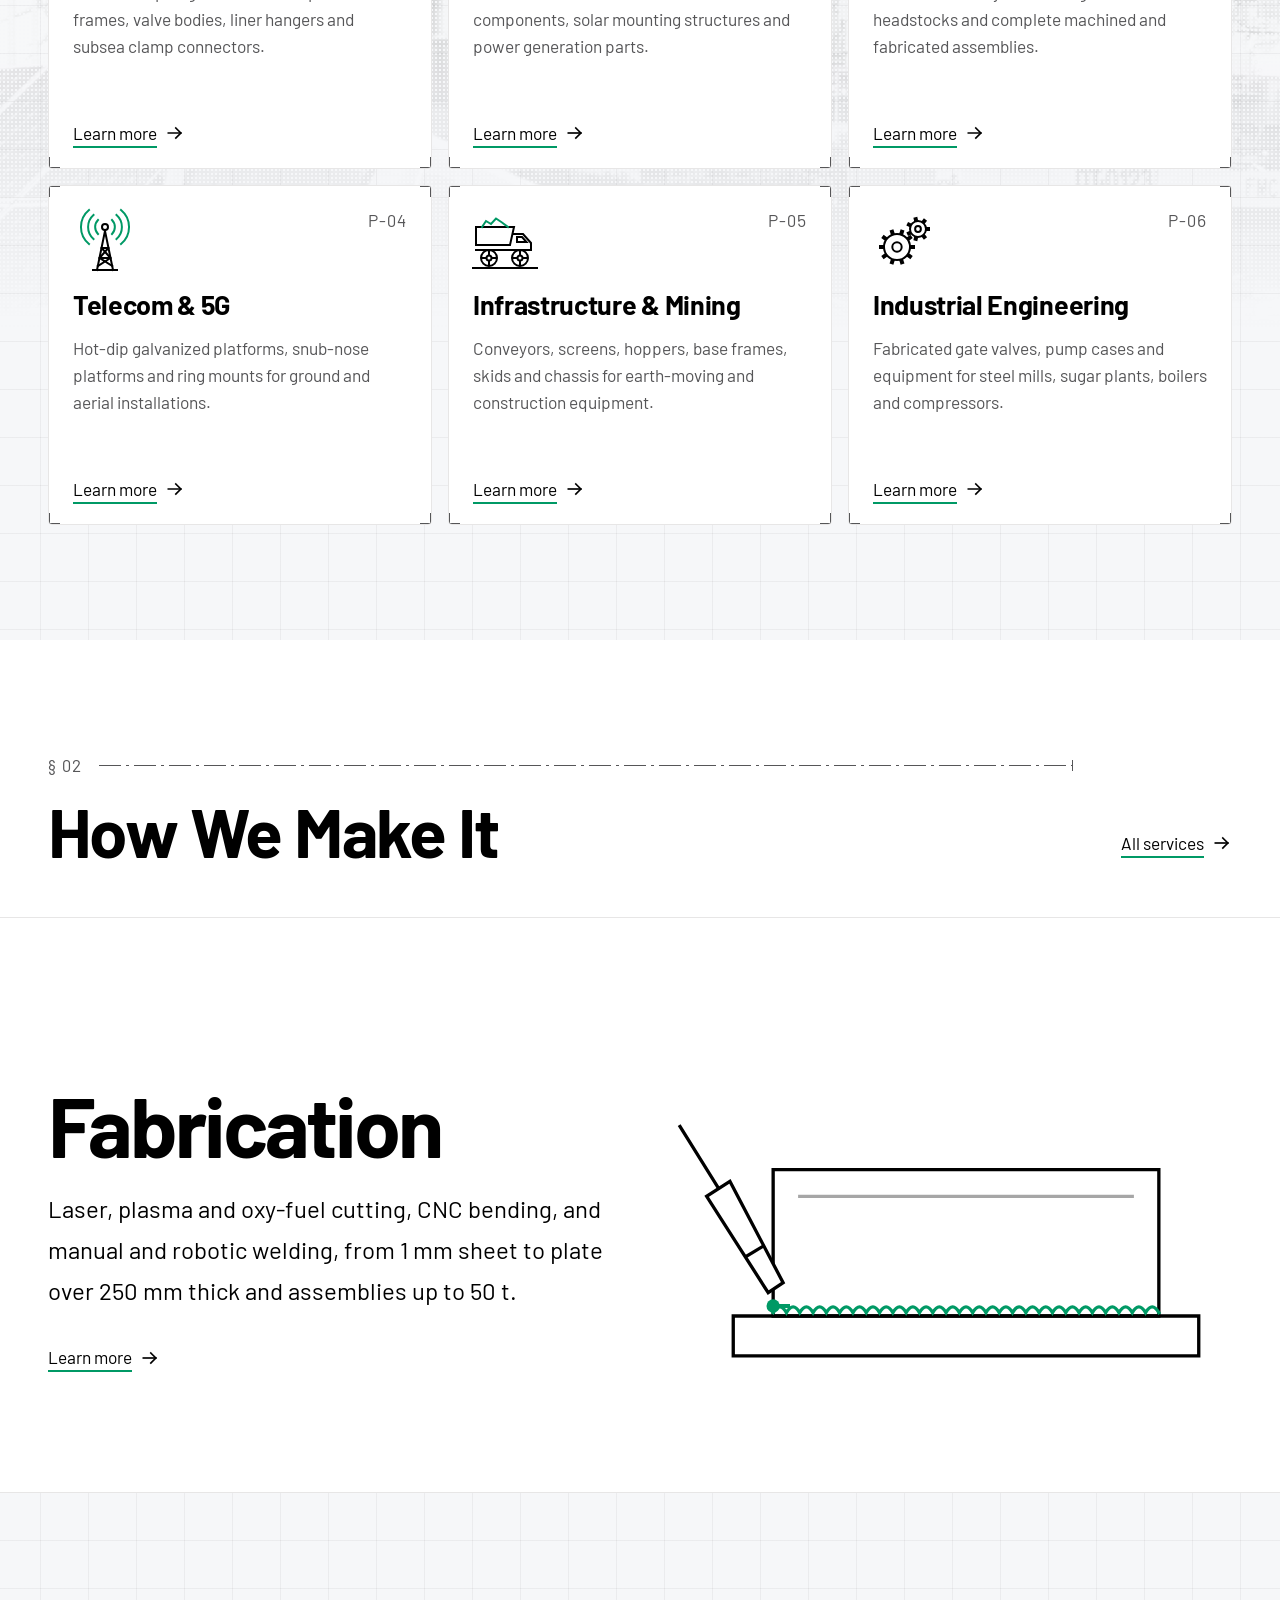
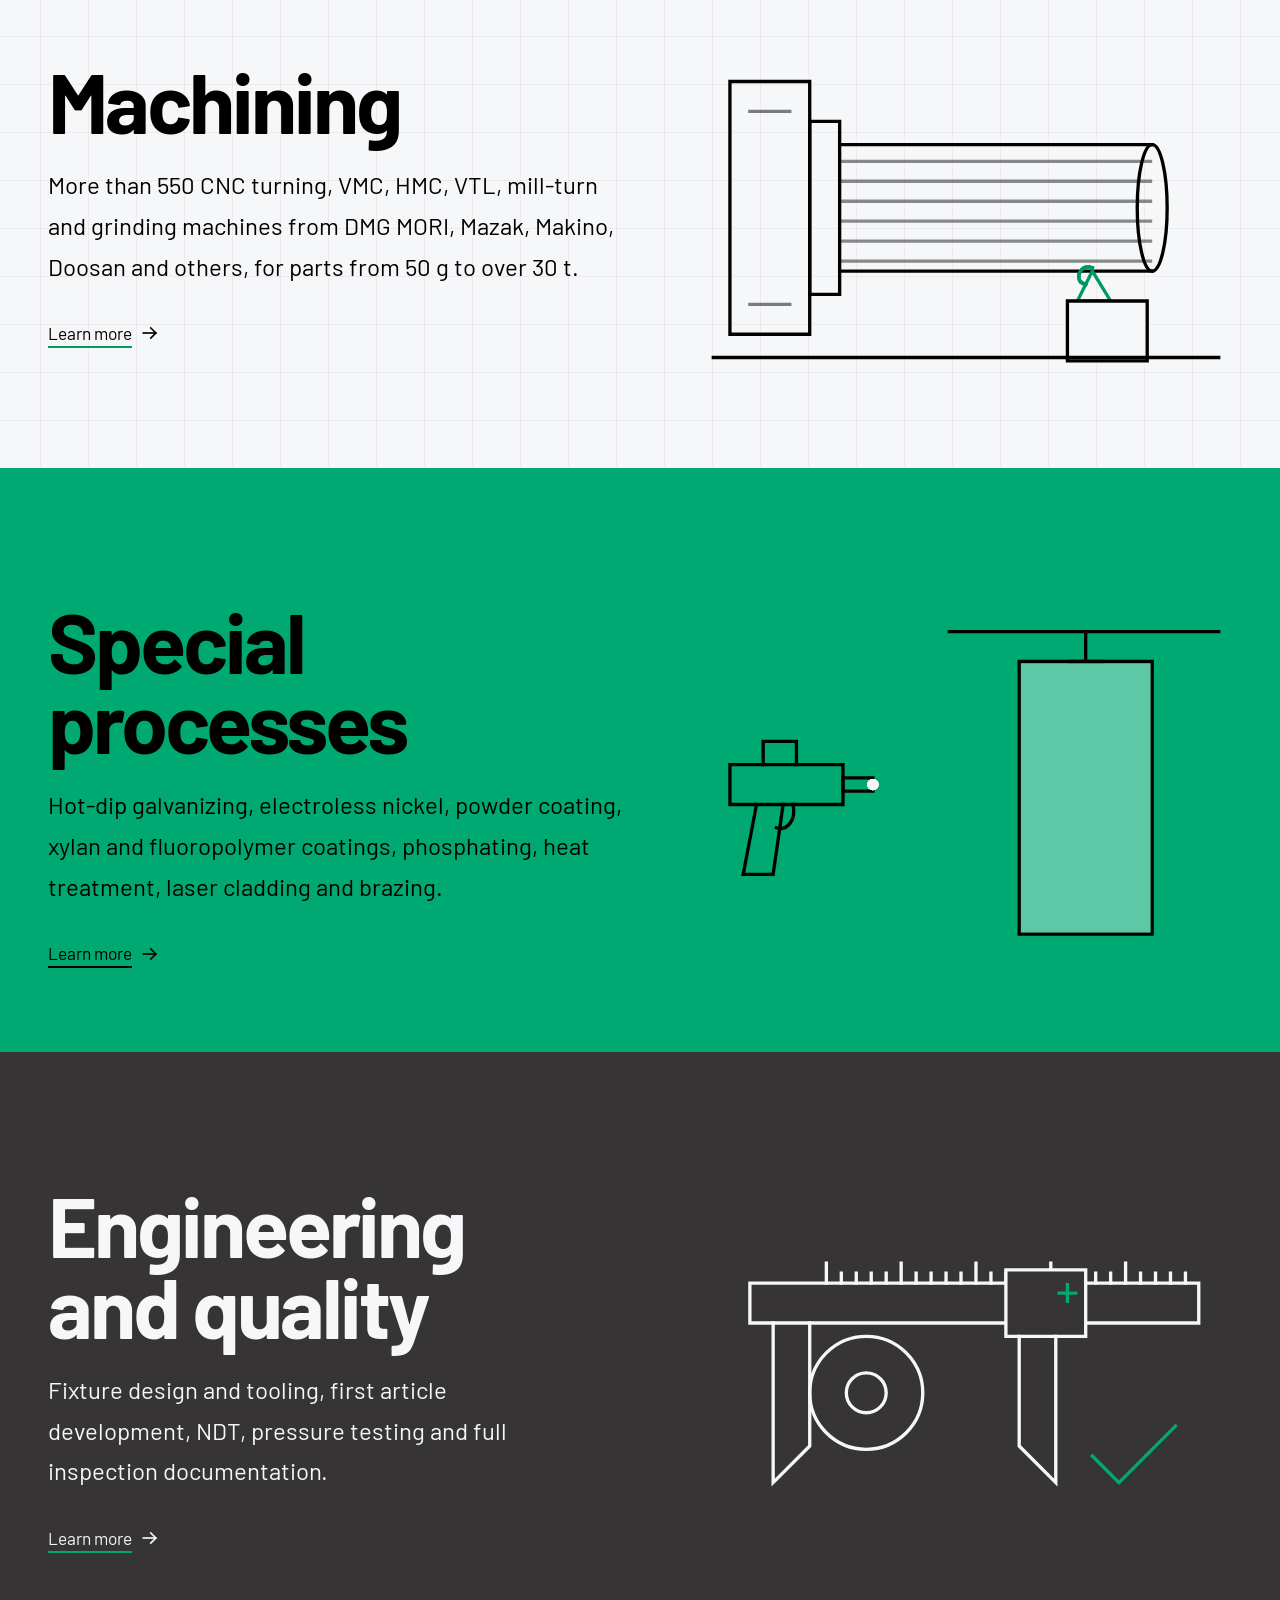
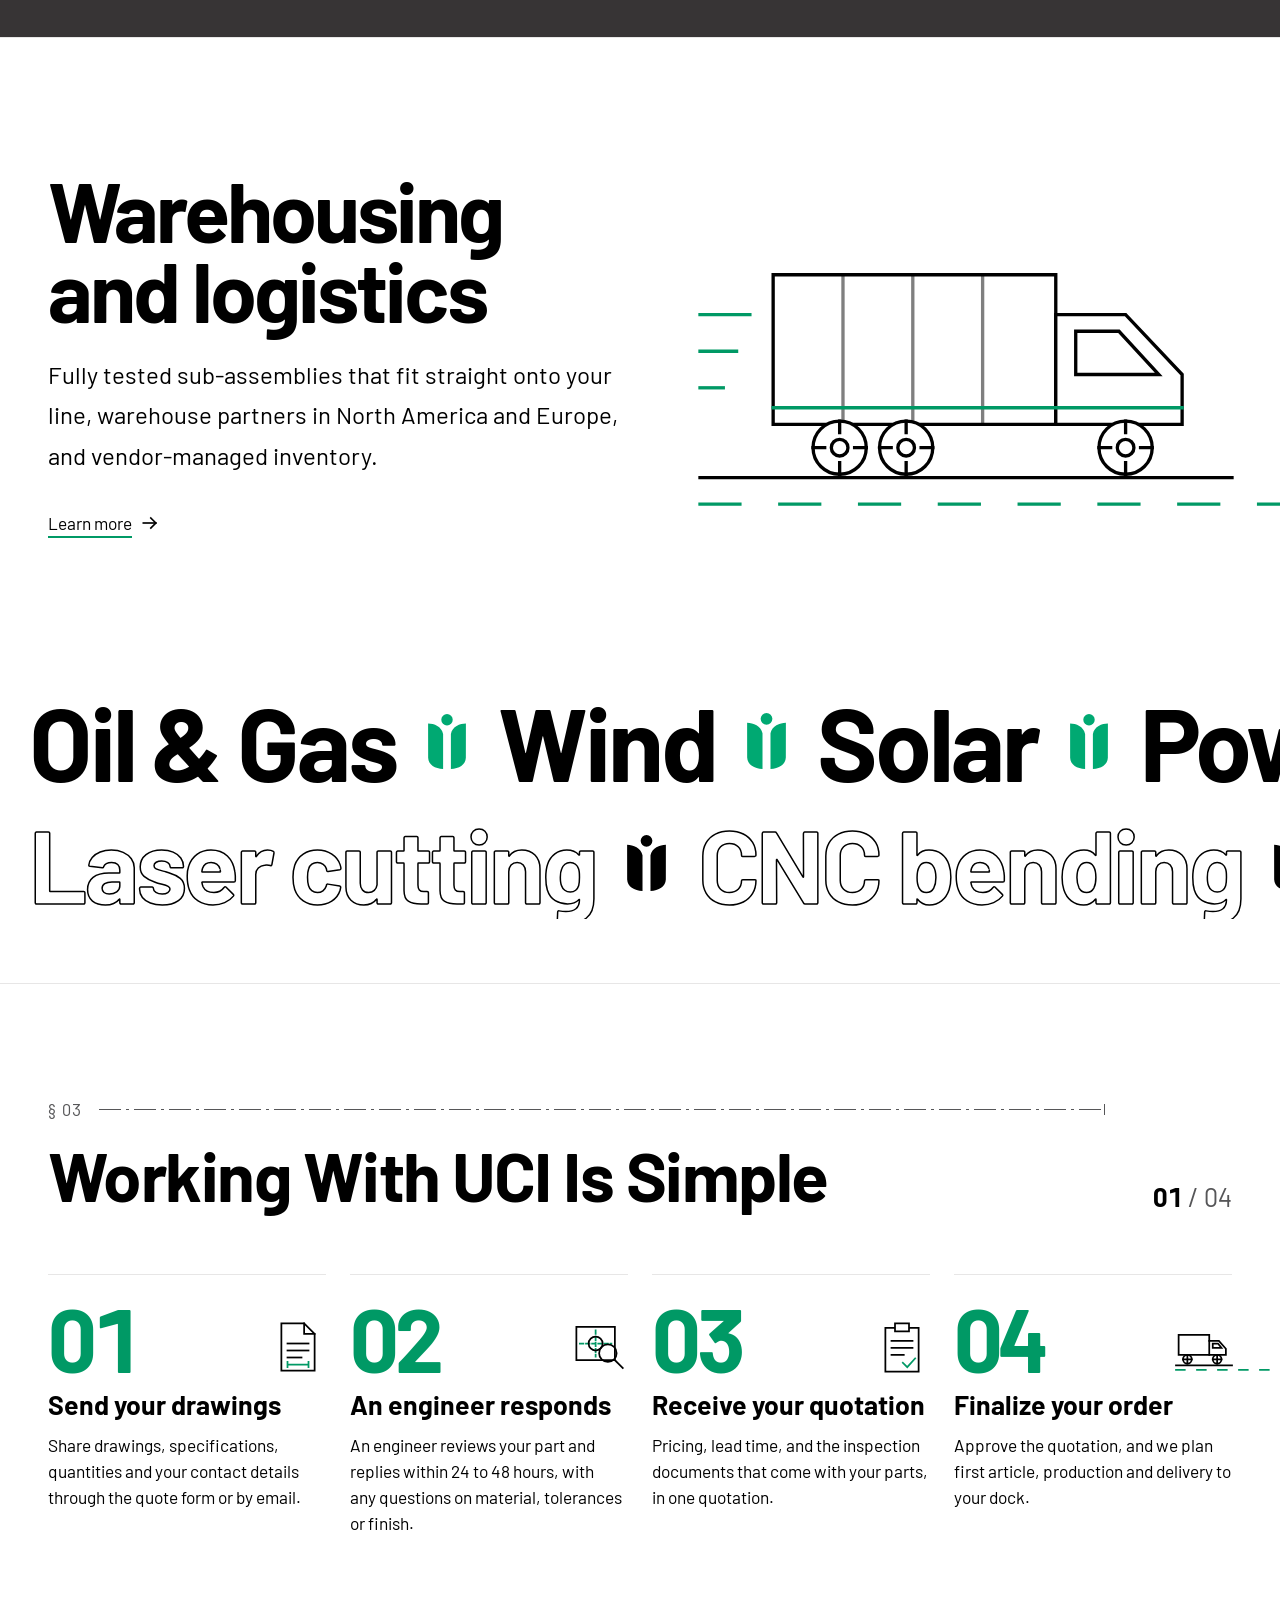
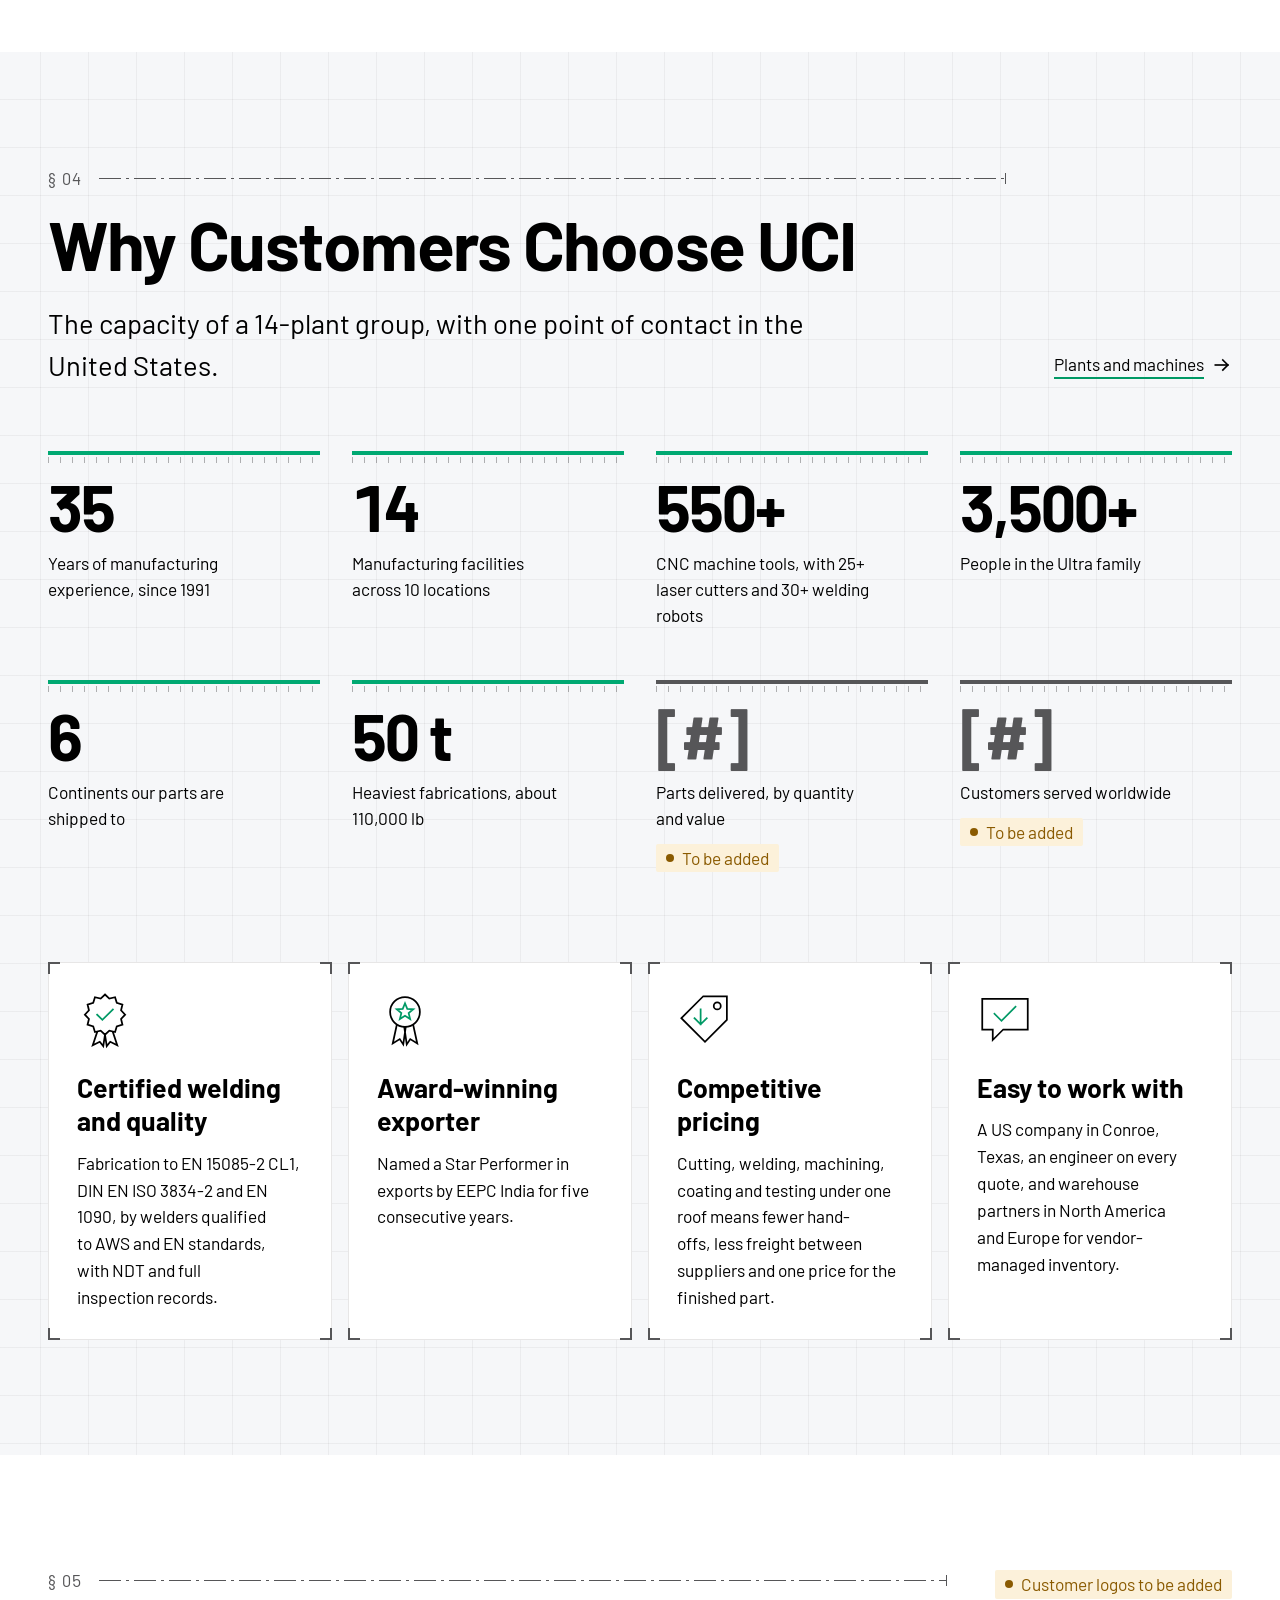
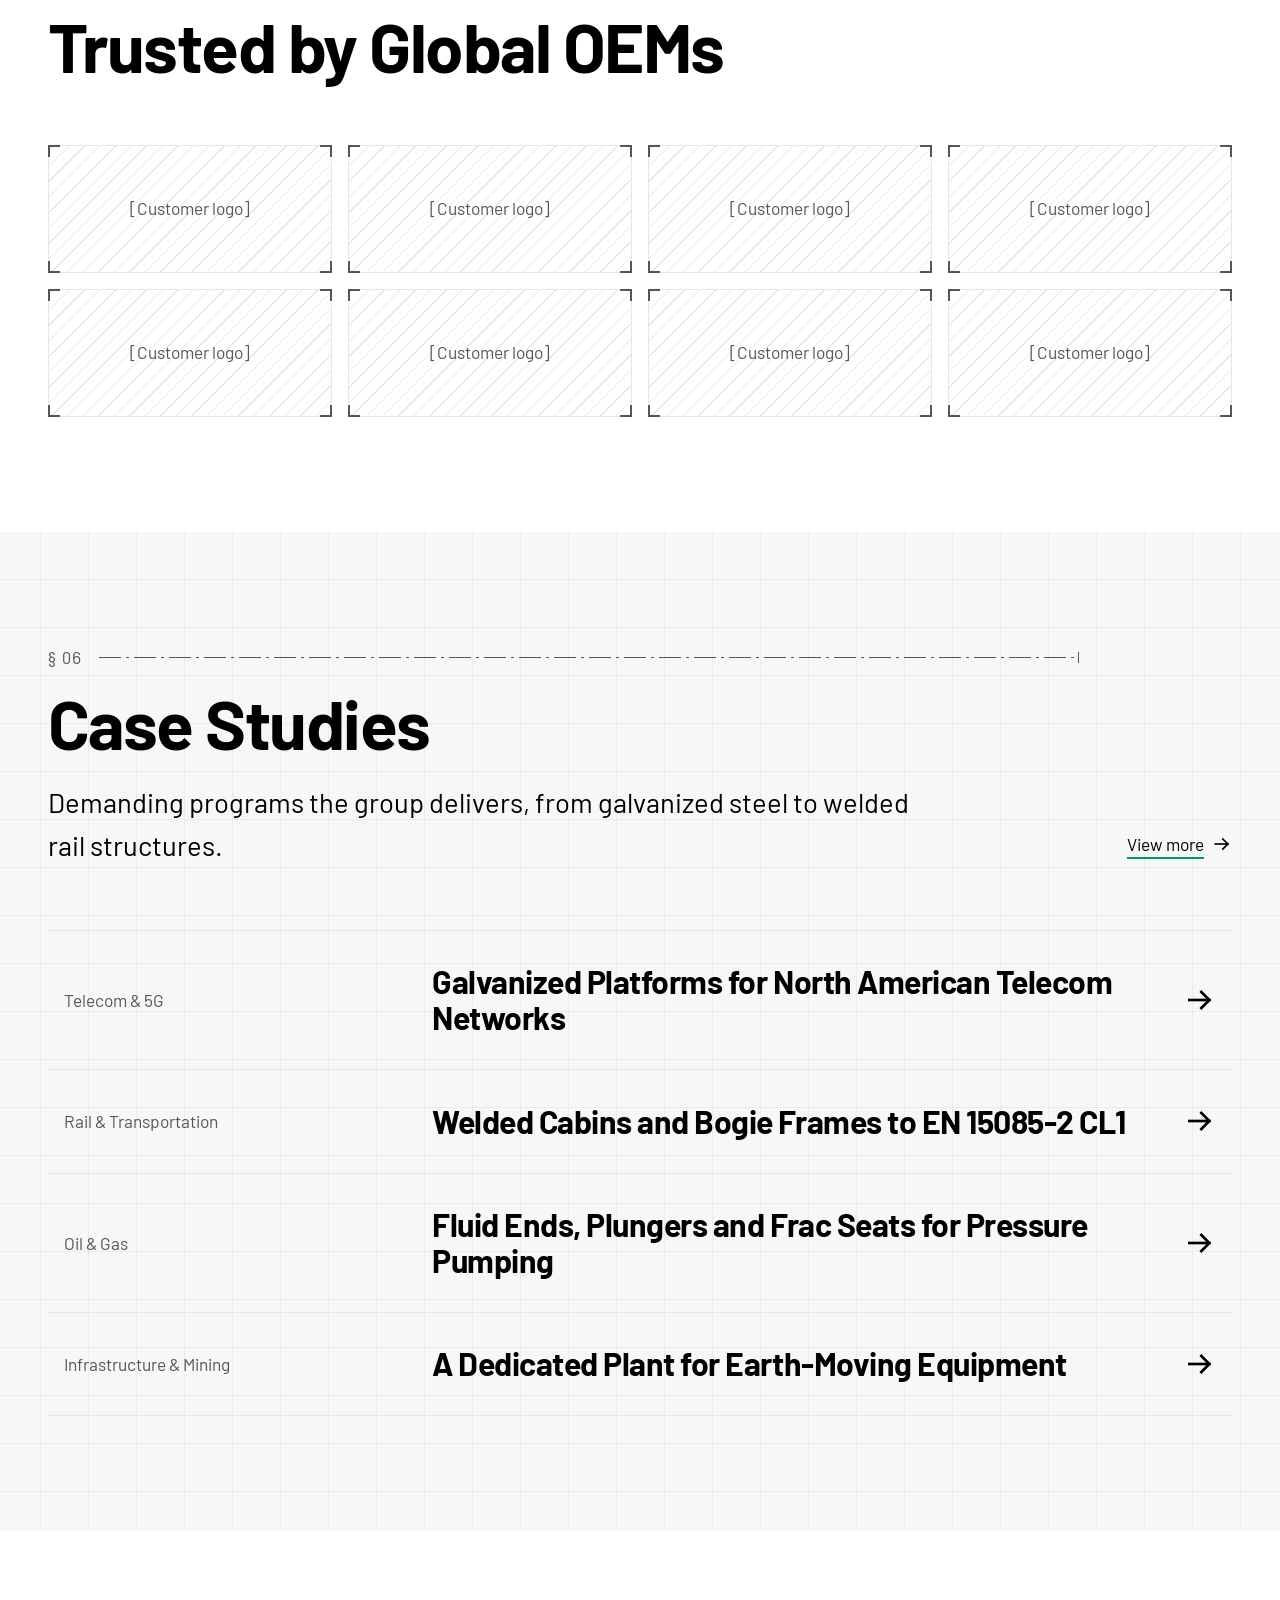
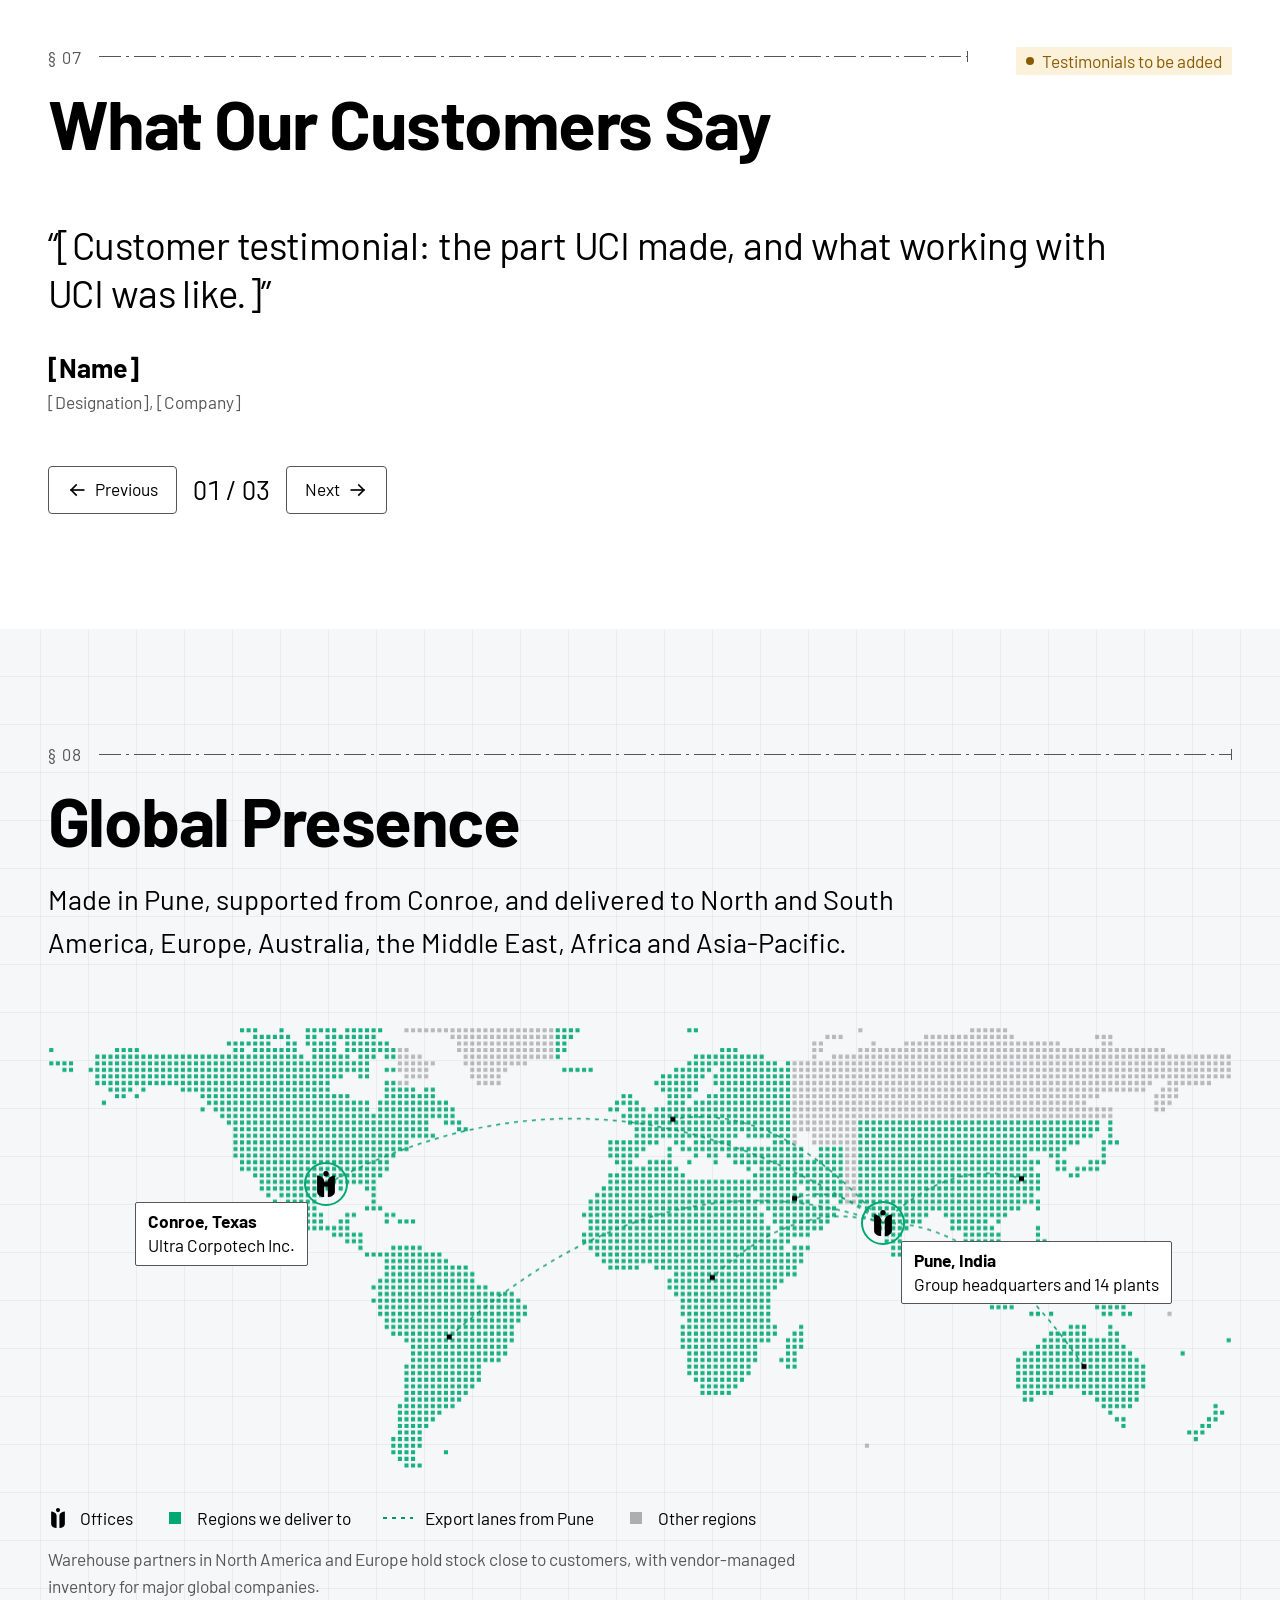
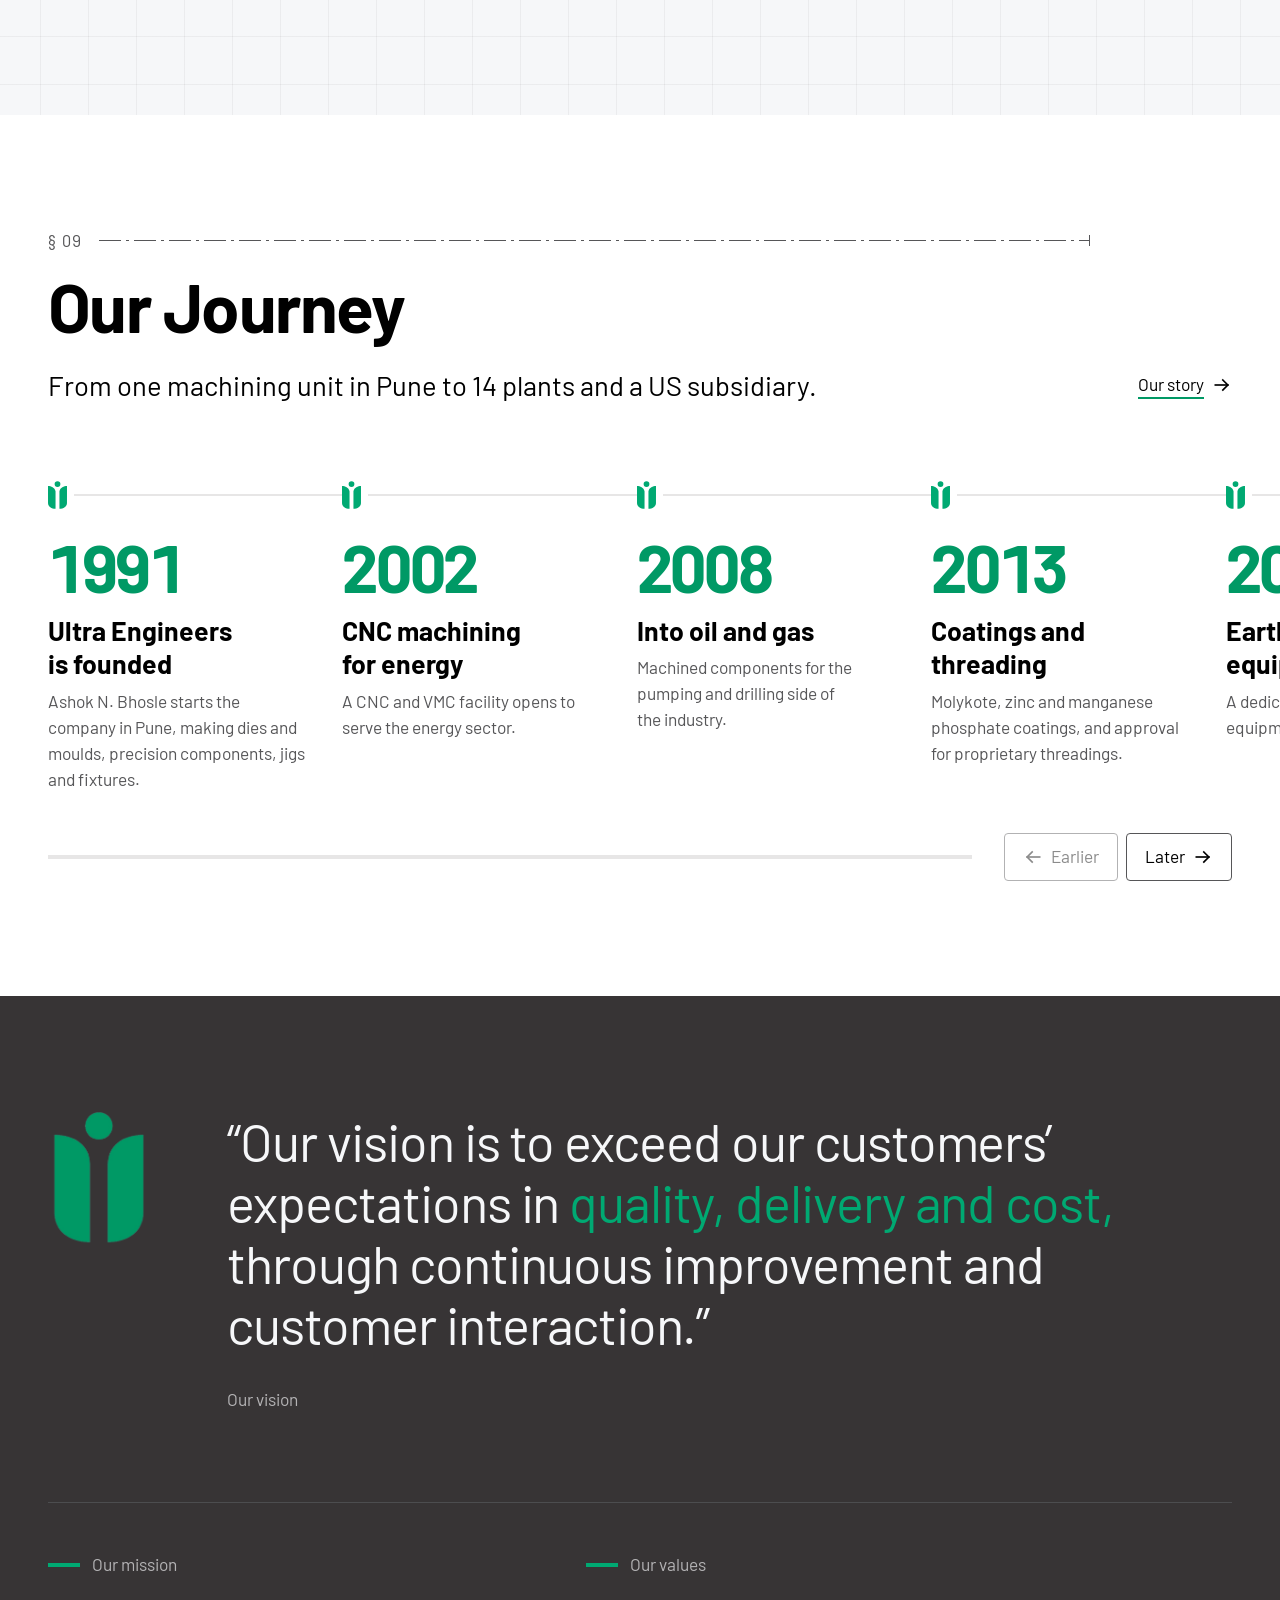
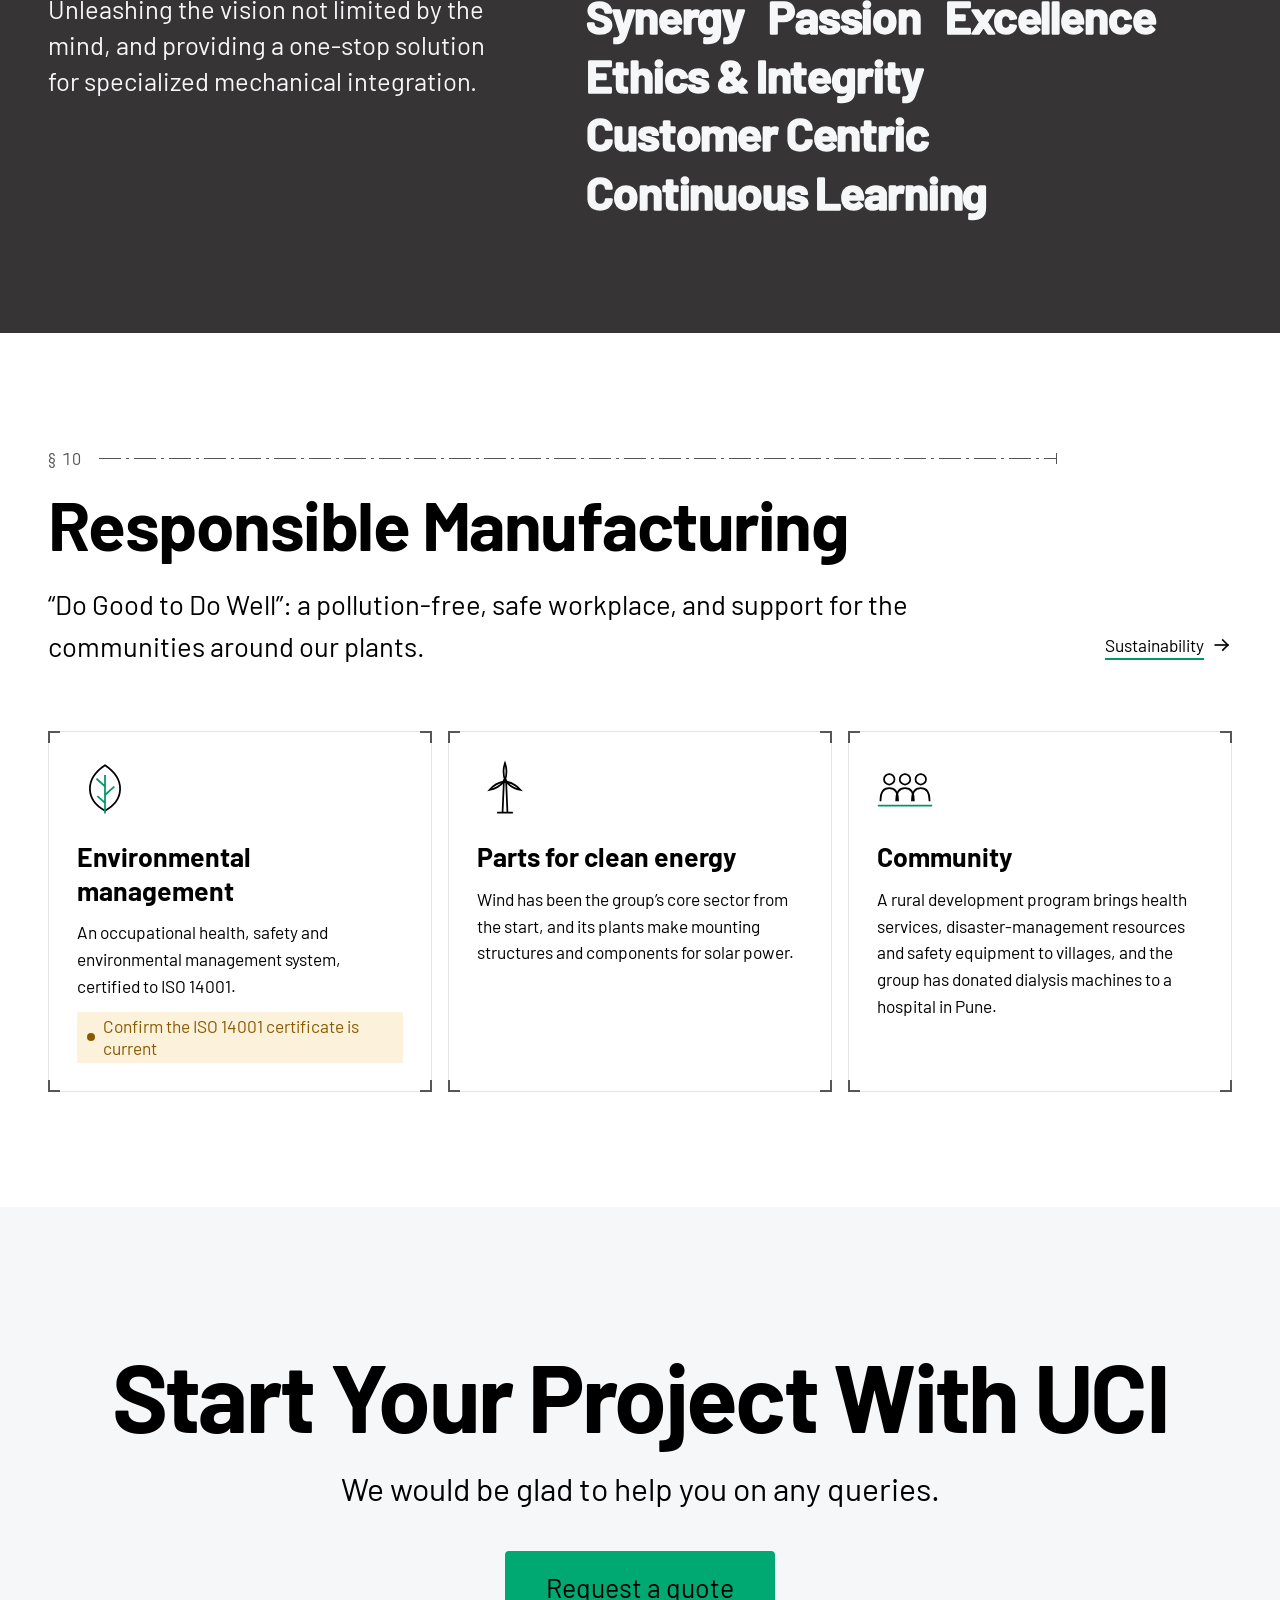
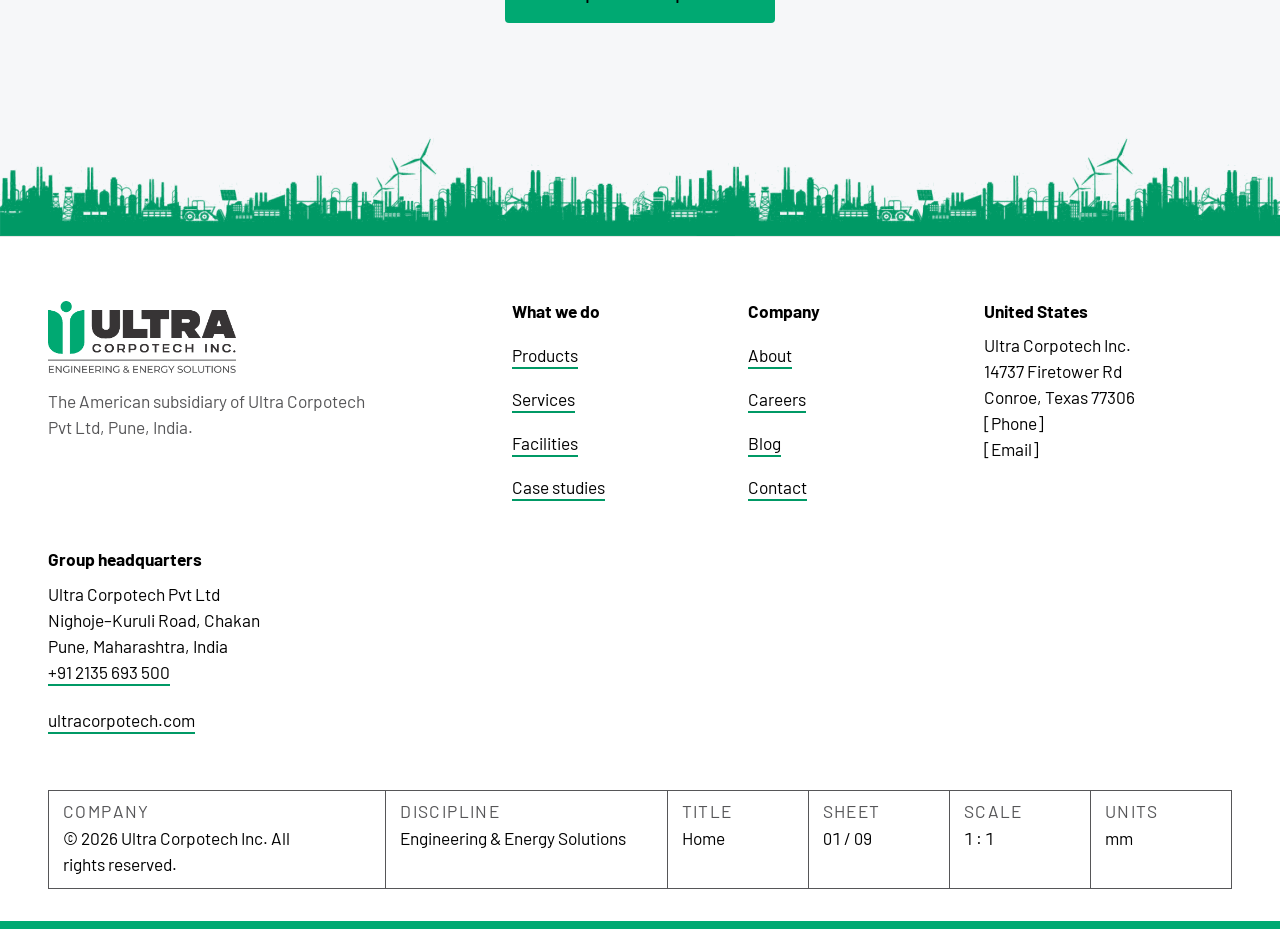
==== commit f9b2106d: "Add a parts library of the presentation's parts on 3D turntables - Products: 87 parts cut out of the" ====
--- a/index.html
+++ b/index.html
@@ -107,20 +107,13 @@
     </div>
   </section>
 
-  <section class="shutter" aria-label="The industries the group supplies" data-shutter>
-    <div class="shutter-pin">
-      <div class="shutter-frame">
-        <picture>
-          <source type="image/webp" srcset="assets/img/cover-industries-800.webp 800w, assets/img/cover-industries-1400.webp 1400w, assets/img/cover-industries-2400.webp 2400w" sizes="100vw">
-          <img src="assets/img/cover-industries.jpg" alt="Wind turbines, solar panels, a metro train, a power plant, an offshore drilling rig, a mining truck and an aircraft under a clear sky" width="2933" height="1650" decoding="async">
-        </picture>
-      </div>
-      <span class="shutter-edge top" aria-hidden="true"></span>
-      <span class="shutter-edge bottom" aria-hidden="true"></span>
-    </div>
-  </section>
-
-  <section class="band band-muted" aria-labelledby="products-title">
+  <section class="band band-muted has-backdrop" aria-labelledby="products-title">
+    <div class="backdrop" aria-hidden="true" data-scrub="through">
+      <picture>
+        <source type="image/webp" srcset="assets/img/cover-industries-800.webp 800w, assets/img/cover-industries-1400.webp 1400w, assets/img/cover-industries-2400.webp 2400w" sizes="100vw">
+        <img src="assets/img/cover-industries.jpg" alt="" width="2933" height="1650" loading="lazy" decoding="async">
+      </picture>
+    </div>
     <div class="wrap">
       <div class="section-head">
         <div>
@@ -556,7 +549,7 @@
     </div>
   </section>
 
-  <section class="cta theme-light" aria-labelledby="cta-title" data-tone="light" data-scrub="enter" data-span="0.85">
+  <section class="cta" aria-labelledby="cta-title" data-scrub="enter" data-span="0.85">
     <div class="wrap cta-inner">
       <h2 id="cta-title" class="cta-title" data-split>Start Your Project With UCI</h2>
       <p class="cta-line" data-reveal>We would be glad to help you on any queries.</p>
--- a/assets/css/site.css
+++ b/assets/css/site.css
@@ -122,6 +122,9 @@
   --warning-soft: #fcf1da;
   --ring-gap: #ffffff;
   --grid-ink: rgba(55, 52, 53, 0.055);
+  --studio-hi: #ffffff;
+  --studio-lo: #e6e8eb;
+  --studio-grid: rgba(55, 52, 53, 0.2);
   --lockup-display: block;
   --mark-display: none;
   color-scheme: light;
@@ -150,6 +153,10 @@
     --warning-soft: #3a2c0e;
     --ring-gap: #231f20;
     --grid-ink: rgba(246, 247, 249, 0.045);
+    --backdrop-o: 0.13;
+    --studio-hi: #403b3c;
+    --studio-lo: #1b1819;
+    --studio-grid: rgba(246, 247, 249, 0.14);
     --lockup-display: none;
     --mark-display: block;
     color-scheme: dark;
@@ -178,6 +185,10 @@
   --warning-soft: #3a2c0e;
   --ring-gap: #231f20;
   --grid-ink: rgba(246, 247, 249, 0.045);
+  --backdrop-o: 0.13;
+  --studio-hi: #403b3c;
+  --studio-lo: #1b1819;
+  --studio-grid: rgba(246, 247, 249, 0.14);
   --lockup-display: none;
   --mark-display: block;
   color-scheme: dark;
@@ -1089,11 +1100,11 @@
 }
 .motion .is-in .draw-on { stroke-dashoffset: 0; }
 
-/* CTA band on the skyline: always light, the ground is a picture of mist */
+/* CTA band on the skyline: the silhouette is a mask, drawn in the theme's green */
 .cta {
   position: relative;
   overflow: hidden;
-  background: var(--mist);
+  background: var(--surface-muted);
   color: var(--ink);
   text-align: center;
   padding-block: clamp(88px, 11vw, 160px) calc(7.6vw + clamp(72px, 9vw, 136px));
@@ -1102,11 +1113,9 @@
   content: "";
   position: absolute;
   inset: 0;
-  background-image: url("../img/skyline-background.png");
-  background-image: image-set(url("../img/skyline-background-2400.webp") type("image/webp"), url("../img/skyline-background.png") type("image/png"));
-  background-position: center bottom;
-  background-size: 100% auto;
-  background-repeat: no-repeat;
+  background: var(--draw);
+  -webkit-mask: url("../img/skyline-mask.png") center bottom / 100% auto no-repeat;
+  mask: url("../img/skyline-mask.png") center bottom / 100% auto no-repeat;
   transform: translate3d(0, calc((1 - var(--p, 1)) * 12vw), 0);
 }
 .cta-inner {
@@ -1188,56 +1197,55 @@
   .hero-gears { margin-top: 0; aspect-ratio: 1.6; max-height: 340px; }
 }
 
-/* Shutter: the foot bar opens into the cover photograph */
-.shutter { position: relative; background: var(--surface); }
-.shutter-pin {
-  position: relative;
-  overflow: hidden;
-  aspect-ratio: 16 / 9;
-  max-height: 100vh;
-  width: 100%;
-}
-.shutter-frame {
-  position: absolute;
-  inset: 0;
-  clip-path: inset(calc((1 - var(--o, 1)) * 50%) 0);
-}
-.shutter-frame picture,
-.photo-band picture { display: block; width: 100%; height: 100%; }
-.shutter-frame img {
+/* Backdrop: the cover photograph behind a band, screened like a print and
+   drifting slowly; a scan line passes over it */
+.has-backdrop { position: relative; isolation: isolate; overflow: hidden; }
+.backdrop {
+  position: absolute;
+  inset: 0 0 auto;
+  height: min(100%, 980px);
+  z-index: -1;
+  pointer-events: none;
+  -webkit-mask:
+    radial-gradient(circle at center, #000 58%, transparent 62%) 0 0 / 4px 4px,
+    linear-gradient(to bottom, #000 0%, rgba(0, 0, 0, 0.85) 30%, transparent 92%);
+  -webkit-mask-composite: source-in;
+  mask:
+    radial-gradient(circle at center, #000 58%, transparent 62%) 0 0 / 4px 4px,
+    linear-gradient(to bottom, #000 0%, rgba(0, 0, 0, 0.85) 30%, transparent 92%);
+  mask-composite: intersect;
+}
+.backdrop picture { display: block; width: 100%; height: 100%; }
+.backdrop img {
   width: 100%;
   height: 100%;
   object-fit: cover;
-  object-position: 50% 40%;
-  transform: scale(calc(1.32 - 0.32 * var(--o, 1) + 0.06 * var(--hold, 0)));
-}
-.shutter-edge {
+  object-position: 50% 35%;
+  filter: grayscale(1) contrast(1.2);
+  opacity: var(--backdrop-o, 0.3);
+  transform: translate3d(0, calc((var(--p, 0.5) - 0.5) * -10%), 0) scale(1.14);
+}
+.backdrop::after {
+  content: "";
   position: absolute;
   left: 0;
   right: 0;
-  top: 50%;
-  height: var(--bar);
-  margin-top: calc(var(--bar) / -2);
-  background: var(--green);
-  opacity: calc(1 - var(--hold, 0) * 4);
-}
-.shutter-pin { --half: 28.125vw; }
-.shutter-edge.top { transform: translate3d(0, calc(var(--o, 1) * (var(--half) * -1 - var(--bar) / 2)), 0); }
-.shutter-edge.bottom { transform: translate3d(0, calc(var(--o, 1) * (var(--half) + var(--bar) / 2)), 0); }
-html:not(.motion) .shutter-edge { display: none; }
-
-.motion .shutter.is-pinned { height: 230vh; height: 230svh; }
-.motion .shutter.is-pinned .shutter-pin {
-  position: sticky;
   top: 0;
-  height: 100vh;
-  height: 100svh;
-  max-height: none;
-  aspect-ratio: auto;
-  --half: 50vh;
-}
-@supports (height: 100svh) {
-  .motion .shutter.is-pinned .shutter-pin { --half: 50svh; }
+  height: 22%;
+  background: linear-gradient(to bottom, transparent, color-mix(in srgb, var(--draw) 30%, transparent) 96%, var(--draw) 96% 100%);
+  opacity: 0;
+}
+.motion .backdrop picture { animation: backdrop-drift 48s ease-in-out infinite alternate; }
+.motion .backdrop::after { animation: backdrop-scan 7s cubic-bezier(0.45, 0, 0.55, 1) infinite; }
+@keyframes backdrop-drift {
+  from { transform: translate3d(-2.5%, 0, 0); }
+  to { transform: translate3d(2.5%, 0, 0); }
+}
+@keyframes backdrop-scan {
+  0% { transform: translate3d(0, -100%, 0); opacity: 0; }
+  12% { opacity: 1; }
+  70% { opacity: 0.9; }
+  100% { transform: translate3d(0, 360%, 0); opacity: 0; }
 }
 
 /* Group figures */
@@ -2048,6 +2056,7 @@
 .train svg { height: 100%; width: auto; max-width: none; }
 
 /* Contact */
+.photo-band picture { display: block; width: 100%; height: 100%; }
 .photo-band {
   position: relative;
   height: clamp(150px, 23.6vw, 354px);
@@ -3193,7 +3202,7 @@
 .voice,
 .cs-block,
 .logo-slot { position: relative; }
-:is(.tile, .cap, .usp, .sustain-item, .std, .office, .leader, .voice, .cs-block, .logo-slot, .line-art, .aside, .machine)::after {
+:is(.tile, .cap, .usp, .sustain-item, .std, .office, .leader, .voice, .cs-block, .logo-slot, .line-art, .aside, .machine, .part)::after {
   content: "";
   position: absolute;
   inset: -1px;
@@ -3218,7 +3227,7 @@
 .std:hover::after { --c: var(--green); }
 /* On reveal the brackets draw out from each corner */
 @keyframes brackets-in { from { background-size: 0 2px, 2px 0, 0 2px, 2px 0, 0 2px, 2px 0, 0 2px, 2px 0; } }
-.motion :is([data-stagger], [data-in]).is-in :is(.tile, .cap, .usp, .sustain-item, .std, .office, .leader, .voice, .cs-block, .logo-slot, .machine)::after {
+.motion :is([data-stagger], [data-in]).is-in :is(.tile, .cap, .usp, .sustain-item, .std, .office, .leader, .voice, .cs-block, .logo-slot, .machine, .part)::after {
   animation: brackets-in 0.9s var(--ease-push) backwards;
   animation-delay: calc(var(--i, 0) * 75ms + 380ms);
 }
@@ -3380,26 +3389,6 @@
   transition: opacity 0.35s;
 }
 .cad-readout.is-on { opacity: 1; }
-
-/* Registration brackets frame the cover photograph as the shutter opens */
-.shutter-pin::after {
-  content: "";
-  position: absolute;
-  inset: clamp(16px, 3vw, 40px);
-  --c: var(--green);
-  background:
-    linear-gradient(var(--c) 0 0) left top / 36px 3px,
-    linear-gradient(var(--c) 0 0) left top / 3px 36px,
-    linear-gradient(var(--c) 0 0) right top / 36px 3px,
-    linear-gradient(var(--c) 0 0) right top / 3px 36px,
-    linear-gradient(var(--c) 0 0) left bottom / 36px 3px,
-    linear-gradient(var(--c) 0 0) left bottom / 3px 36px,
-    linear-gradient(var(--c) 0 0) right bottom / 36px 3px,
-    linear-gradient(var(--c) 0 0) right bottom / 3px 36px;
-  background-repeat: no-repeat;
-  opacity: var(--o, 1);
-  pointer-events: none;
-}
 
 /* Figures sit on a scale */
 .stat::after {
@@ -3751,6 +3740,270 @@
 .a-brake-r { animation: brake-r 4.2s linear infinite; }
 .a-brake-arc { animation: brake-arc 4.2s var(--ease-out) infinite; }
 html:not(.motion) .a-brake-arc { opacity: 0; }
+
+/* 19. Parts library: each cut-out photograph on a turntable --------------- */
+.parts-lib .section-head { margin-bottom: var(--space-8); }
+.parts-tabs {
+  display: flex;
+  flex-wrap: wrap;
+  gap: var(--space-2);
+  margin-bottom: var(--space-8);
+}
+.parts-tab {
+  display: inline-flex;
+  align-items: center;
+  gap: 10px;
+  min-height: 44px;
+  padding: 0 14px;
+  border: 1px solid var(--line-strong);
+  border-radius: var(--radius-sm);
+  background: var(--surface-raised);
+  color: var(--ink);
+  font: inherit;
+  font-size: var(--fs-fine);
+  line-height: 1.2;
+  cursor: pointer;
+  transition: background-color 0.3s, border-color 0.3s, color 0.3s;
+}
+.parts-tab:hover { border-color: var(--green); }
+.parts-tab[aria-selected="true"] { background: var(--ink); border-color: var(--ink); color: var(--surface); }
+.parts-tab-n {
+  min-width: 2ch;
+  font-size: 13px;
+  font-variant-numeric: tabular-nums;
+  color: var(--ink-muted);
+}
+.parts-tab[aria-selected="true"] .parts-tab-n { color: inherit; opacity: 0.7; }
+.parts-group + .parts-group { margin-top: clamp(48px, 6vw, 88px); }
+.is-tabbed .parts-group + .parts-group { margin-top: 0; }
+.parts-group-title { margin-bottom: var(--space-6); font-size: var(--fs-h3); }
+.is-tabbed .parts-group-title {
+  position: absolute;
+  width: 1px;
+  height: 1px;
+  overflow: hidden;
+  clip-path: inset(50%);
+  white-space: nowrap;
+}
+.parts-group:focus-visible { outline: 2px solid var(--focus); outline-offset: 8px; }
+.parts-sub {
+  margin: var(--space-8) 0 var(--space-4);
+  font-size: var(--fs-fine);
+  font-weight: 600;
+  letter-spacing: 0.08em;
+  text-transform: uppercase;
+  color: var(--ink-muted);
+}
+.parts-sub:first-of-type { margin-top: 0; }
+.part-grid {
+  display: grid;
+  grid-template-columns: repeat(auto-fill, minmax(min(230px, 100%), 1fr));
+  gap: var(--space-6);
+  margin: 0;
+  padding: 0;
+  list-style: none;
+}
+@media (max-width: 520px) {
+  .part-grid { grid-template-columns: repeat(2, minmax(0, 1fr)); gap: var(--space-4); }
+}
+
+.part {
+  --ry: -14deg;
+  --rx: 9deg;
+  --lift: 0.5;
+  --sh: 0.5;
+  position: relative;
+  display: flex;
+  flex-direction: column;
+  height: 100%;
+  margin: 0;
+  border: 1px solid var(--line);
+  background: var(--surface);
+}
+.part-stage {
+  position: relative;
+  aspect-ratio: 1;
+  overflow: hidden;
+  container-type: size;
+  perspective: 760px;
+  perspective-origin: 50% 24%;
+  background: radial-gradient(115% 90% at 50% 18%, var(--studio-hi) 0%, var(--studio-lo) 82%);
+}
+/* Without the script the photograph sits plain in the studio */
+.part-stage > img {
+  position: absolute;
+  inset: 12%;
+  width: 76%;
+  height: 76%;
+  object-fit: contain;
+}
+.part-model {
+  position: absolute;
+  left: 50%;
+  bottom: 25%;
+  width: min(80cqw, calc(60cqh * var(--ar, 1)));
+  aspect-ratio: var(--ar, 1);
+  transform-origin: 50% 100%;
+  transform:
+    translate3d(-50%, calc(var(--lift) * -5px), 0)
+    rotateX(calc((var(--rx) - 9deg) * 0.6))
+    rotateY(calc(var(--ry) * 0.55));
+}
+.part-model > img,
+.part-edges,
+.part-sheen,
+.part-shadow {
+  position: absolute;
+  inset: 0;
+  width: 100%;
+  height: 100%;
+  -webkit-mask-size: 100% 100%;
+  mask-size: 100% 100%;
+  -webkit-mask-repeat: no-repeat;
+  mask-repeat: no-repeat;
+}
+.part-model > img { object-fit: fill; }
+.part-model:not(.has-maps) :is(.part-shadow, .part-edges, .part-sheen) { display: none; }
+/* The silhouette, flattened onto the floor */
+.part-shadow {
+  background: #000;
+  transform-origin: 50% 100%;
+  transform: translate3d(0, 4%, 0) scaleY(0.12) skewX(calc(var(--ry) * -0.5));
+  filter: blur(5px);
+  opacity: calc(0.42 - var(--lift) * 0.1);
+}
+/* A highlight that slides across the metal as the part turns */
+.part-sheen {
+  background: linear-gradient(100deg, transparent 32%, rgba(255, 255, 255, 0.5) 48%, transparent 64%) no-repeat;
+  background-size: 320% 100%;
+  background-position: calc(var(--sh) * 100%) 0;
+  mix-blend-mode: soft-light;
+}
+/* The part's edges as a green wireframe: drawn on load and on hover */
+.part-edges {
+  background: var(--draw);
+  opacity: 0;
+  transition: opacity 0.35s;
+}
+.part:hover .part-edges { opacity: 0.85; }
+.part-scan {
+  position: absolute;
+  left: -8%;
+  right: -8%;
+  top: 100%;
+  height: 16px;
+  background: linear-gradient(var(--draw) 0 2px, color-mix(in srgb, var(--draw) 22%, transparent) 2px, transparent);
+  opacity: 0;
+  pointer-events: none;
+}
+/* The turntable: a grid floor that turns with the part */
+.part-floor {
+  position: absolute;
+  left: 50%;
+  top: 75%;
+  width: 170cqw;
+  height: 170cqw;
+  margin: -85cqw 0 0 -85cqw;
+  transform: rotateX(calc(80deg - var(--rx))) rotateZ(var(--ry));
+  background-image:
+    linear-gradient(var(--studio-grid) 1px, transparent 1px),
+    linear-gradient(90deg, var(--studio-grid) 1px, transparent 1px);
+  background-size: 8.5cqw 8.5cqw;
+  background-position: center;
+  -webkit-mask: radial-gradient(closest-side, #000 18%, transparent 92%);
+  mask: radial-gradient(closest-side, #000 18%, transparent 92%);
+  pointer-events: none;
+}
+.part-floor::before,
+.part-floor::after {
+  content: "";
+  position: absolute;
+  inset: 30%;
+  border: 1px dashed var(--draw);
+  border-radius: 50%;
+  opacity: 0.55;
+}
+.part-floor::after {
+  inset: 67% 50% 27% calc(50% - 1px);
+  width: 2px;
+  border: 0;
+  border-radius: 0;
+  background: var(--draw);
+  opacity: 0.9;
+}
+/* View triad: X green, Y ink, Z grey */
+.part-axes {
+  position: absolute;
+  left: 18px;
+  bottom: 18px;
+  width: 0;
+  height: 0;
+  transform-style: preserve-3d;
+  transform: perspective(240px) rotateX(calc(-1 * var(--rx) - 12deg)) rotateY(var(--ry));
+  pointer-events: none;
+}
+.part-axes i {
+  position: absolute;
+  left: 0;
+  top: -1px;
+  width: 22px;
+  height: 2px;
+  transform-origin: 0 50%;
+}
+.part-axes .ax-x { background: var(--draw); }
+.part-axes .ax-y { background: var(--ink); transform: rotateZ(-90deg); }
+.part-axes .ax-z { background: var(--ink-muted); transform: rotateY(-90deg); }
+.part-hud {
+  position: absolute;
+  top: 10px;
+  right: 12px;
+  font-size: 12px;
+  line-height: 1.4;
+  letter-spacing: 0.06em;
+  font-variant-numeric: tabular-nums;
+  white-space: pre;
+  color: var(--ink-muted);
+  pointer-events: none;
+}
+.part figcaption {
+  display: grid;
+  gap: 2px;
+  padding: 14px 16px 16px;
+  border-top: 1px solid var(--line);
+}
+.part-no {
+  font-size: 12px;
+  letter-spacing: 0.08em;
+  font-variant-numeric: tabular-nums;
+  color: var(--ink-muted);
+}
+.part-name { font-size: 17px; font-weight: 600; line-height: 1.3; }
+.part-meta { font-size: 14px; line-height: 1.4; color: var(--ink-muted); }
+@media (max-width: 520px) {
+  .part figcaption { padding: 10px 12px 12px; }
+  .part-name { font-size: 15px; }
+  .part-hud, .part-axes { display: none; }
+}
+
+/* Load: the wireframe draws, a scan line passes and the part fills in behind it */
+.motion .part[data-in] .part-model > img { transition: clip-path 1.2s var(--ease-inout) 0.45s; }
+.motion .part[data-in]:not(.is-in) .part-model > img,
+.motion .part[data-in]:not(.is-in) .part-sheen { clip-path: inset(100% 0 0 0); }
+.motion .part[data-in]:not(.is-in) .part-shadow { opacity: 0; }
+.motion .part[data-in] .part-shadow { transition: opacity 0.8s 1.2s; }
+.motion .part.is-in .part-edges { animation: part-wire 2.2s var(--ease-out) backwards; }
+.motion .part.is-in .part-scan { animation: part-scan 1.2s var(--ease-inout) 0.45s backwards; }
+@keyframes part-wire {
+  0% { opacity: 0; clip-path: inset(0 0 100% 0); }
+  22% { opacity: 1; clip-path: inset(0); }
+  70% { opacity: 1; }
+  100% { opacity: 0; }
+}
+@keyframes part-scan {
+  0% { top: 100%; opacity: 1; }
+  90% { opacity: 1; }
+  100% { top: 0; opacity: 0; }
+}
 
 /* 14. Reduced motion --------------------------------------------------------- */
 @media (prefers-reduced-motion: reduce) {
@@ -3779,8 +4032,6 @@
   .motion [data-reveal],
   .motion [data-stagger] > *,
   .motion [data-split] .wi { opacity: 1 !important; transform: none !important; clip-path: none !important; }
-  .shutter,
   .process { height: auto !important; }
-  .shutter-pin,
   .process-pin { position: relative !important; height: auto !important; }
 }
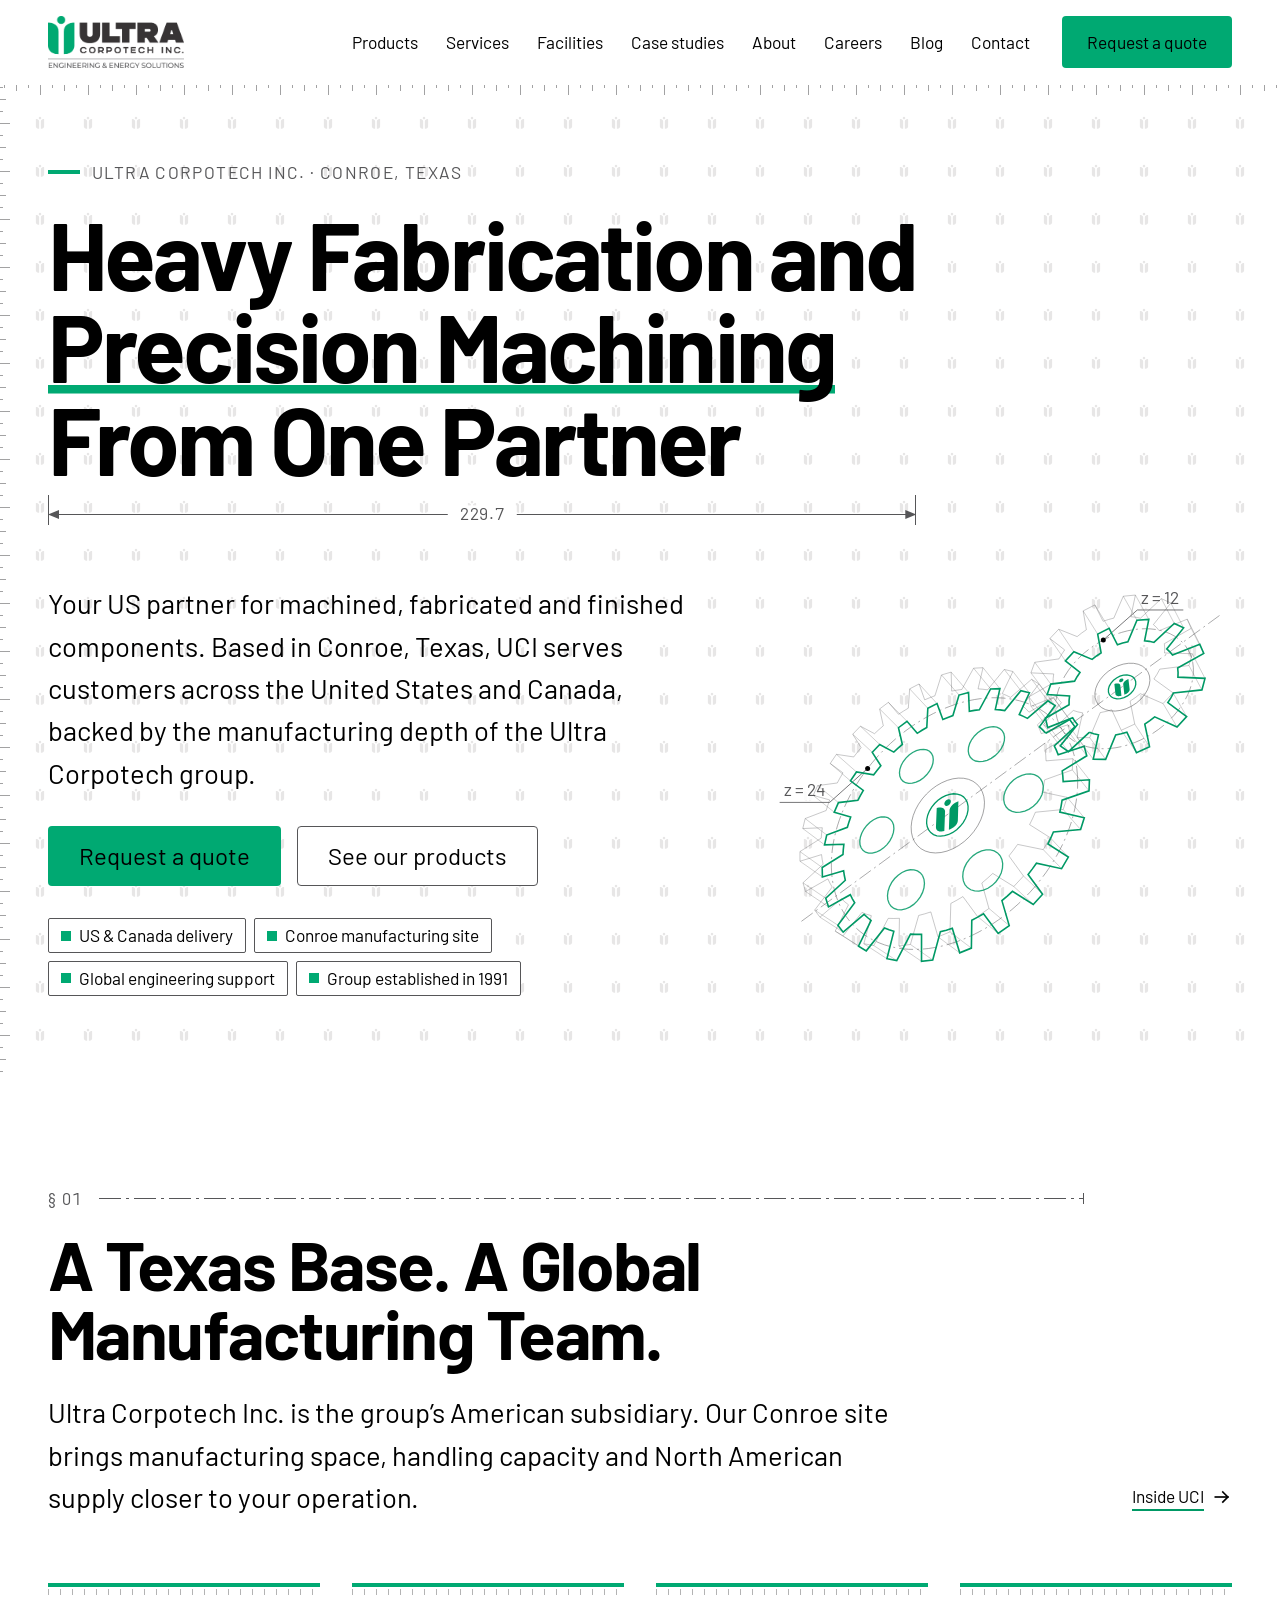
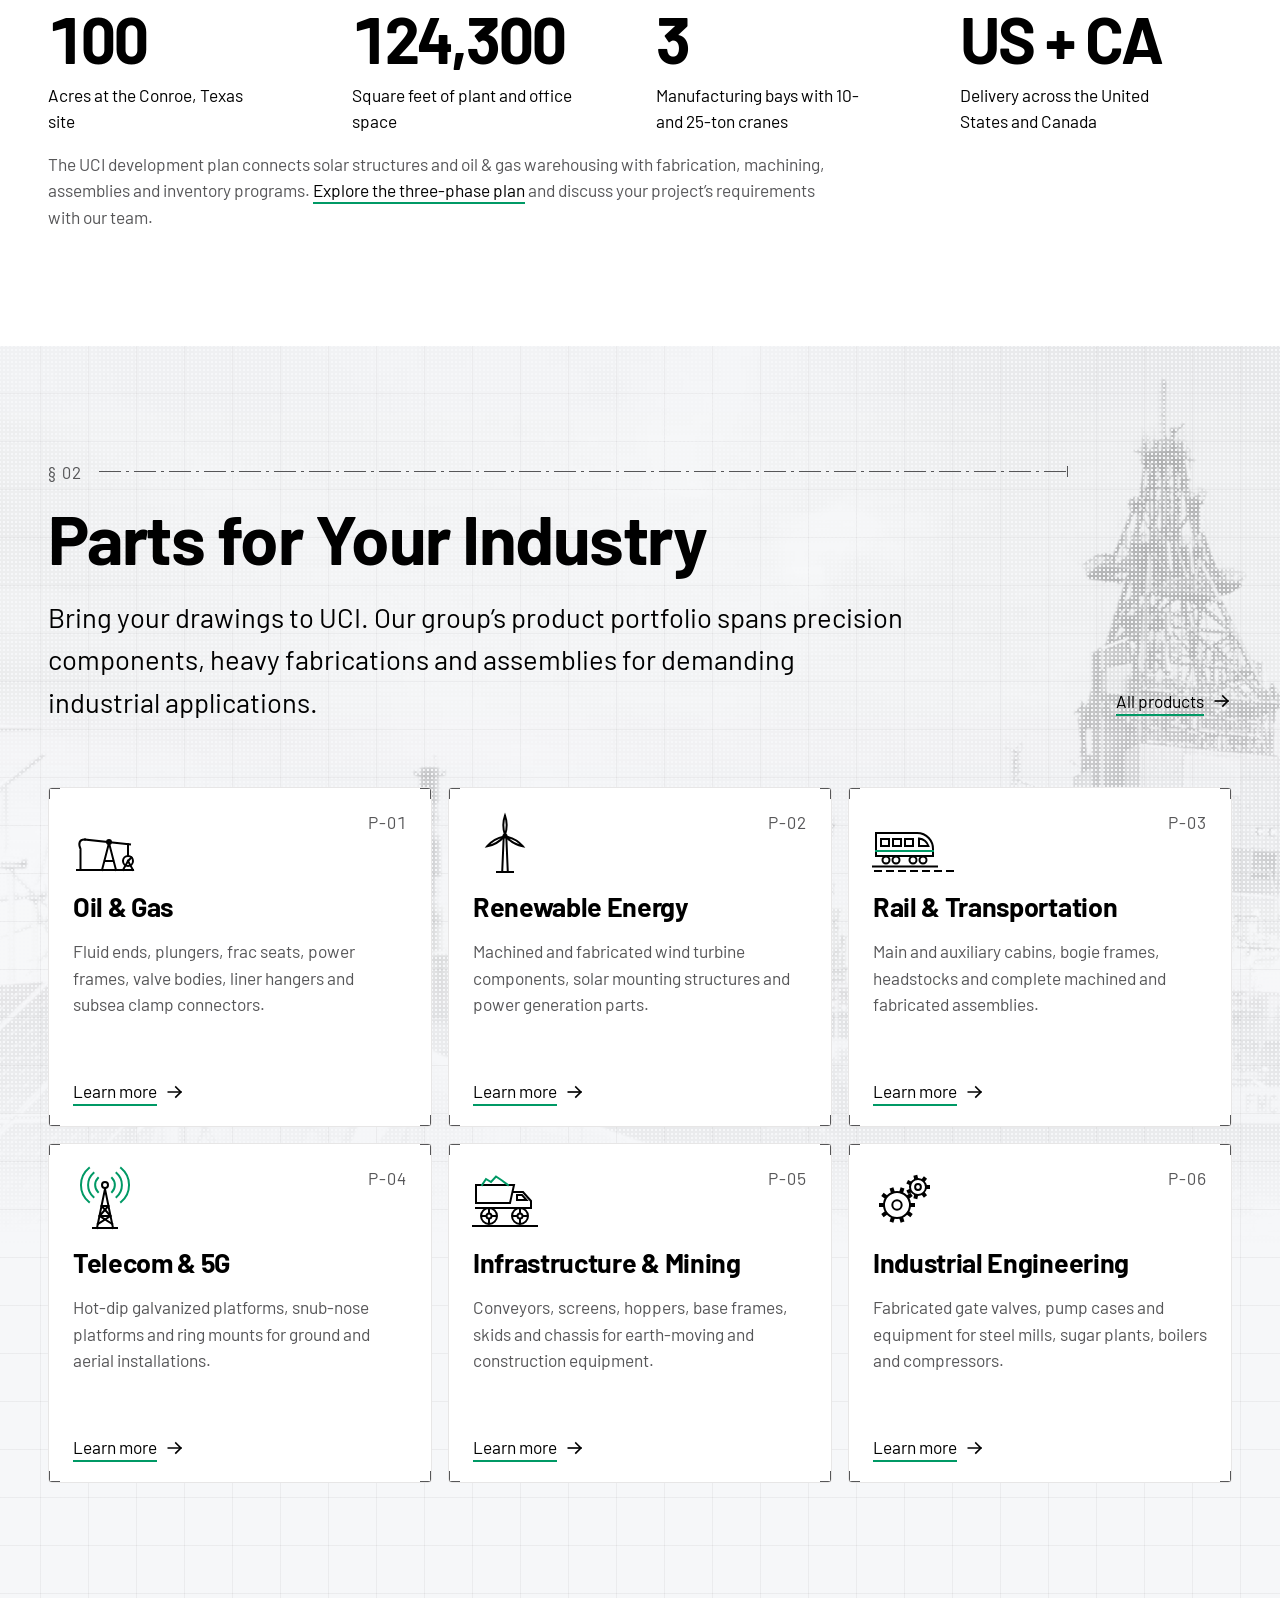
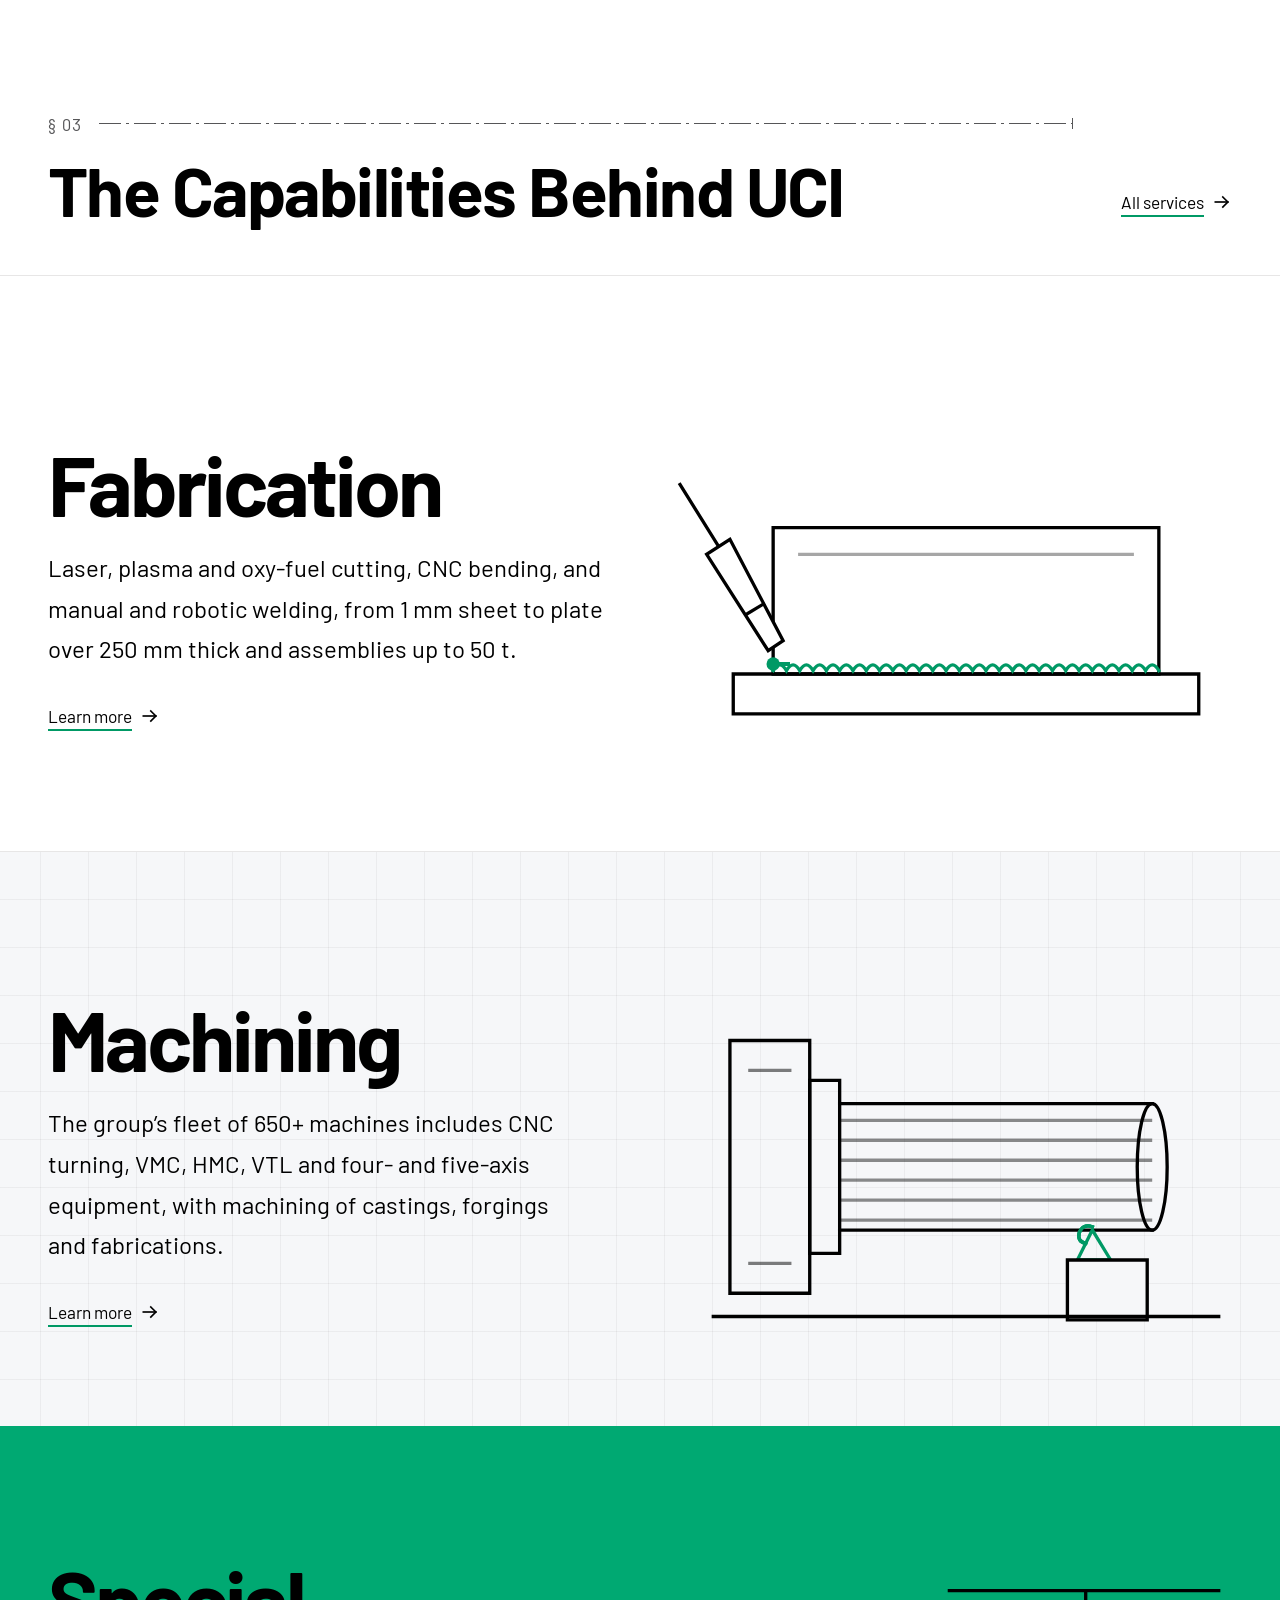
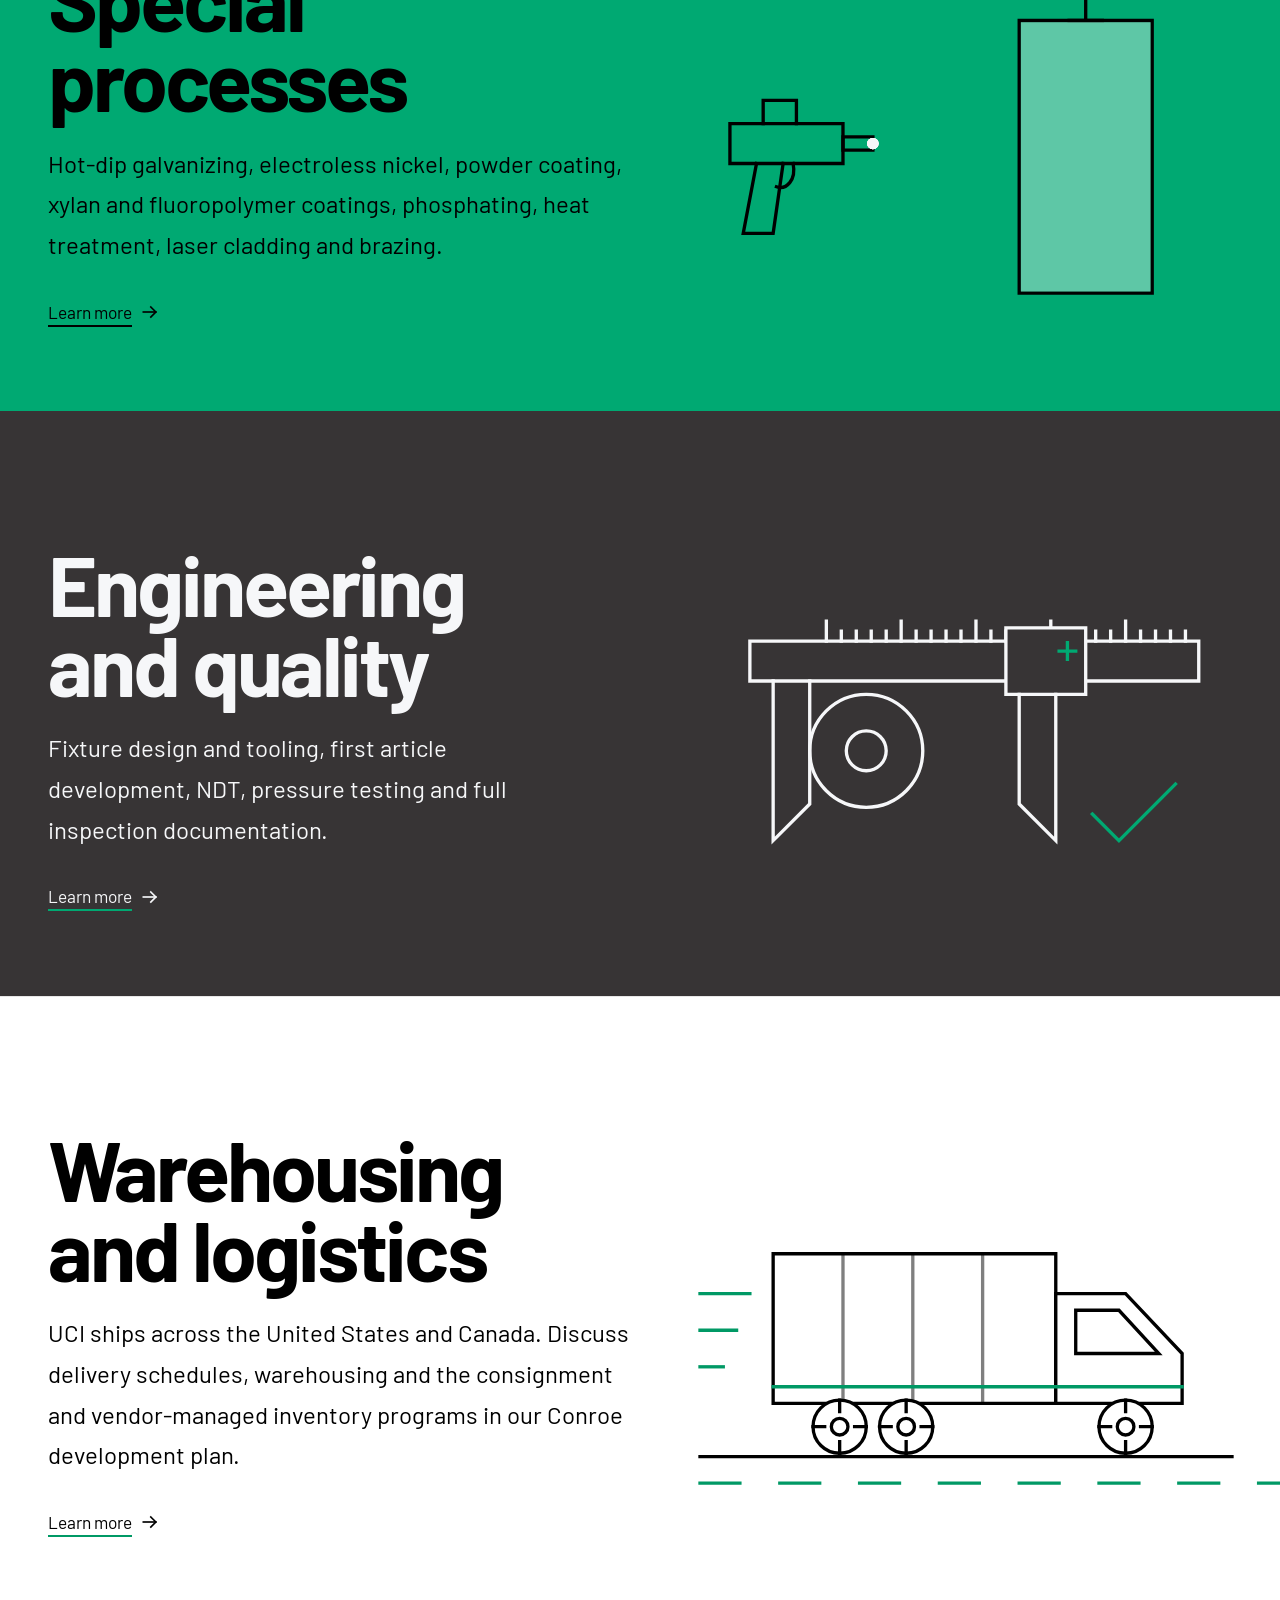
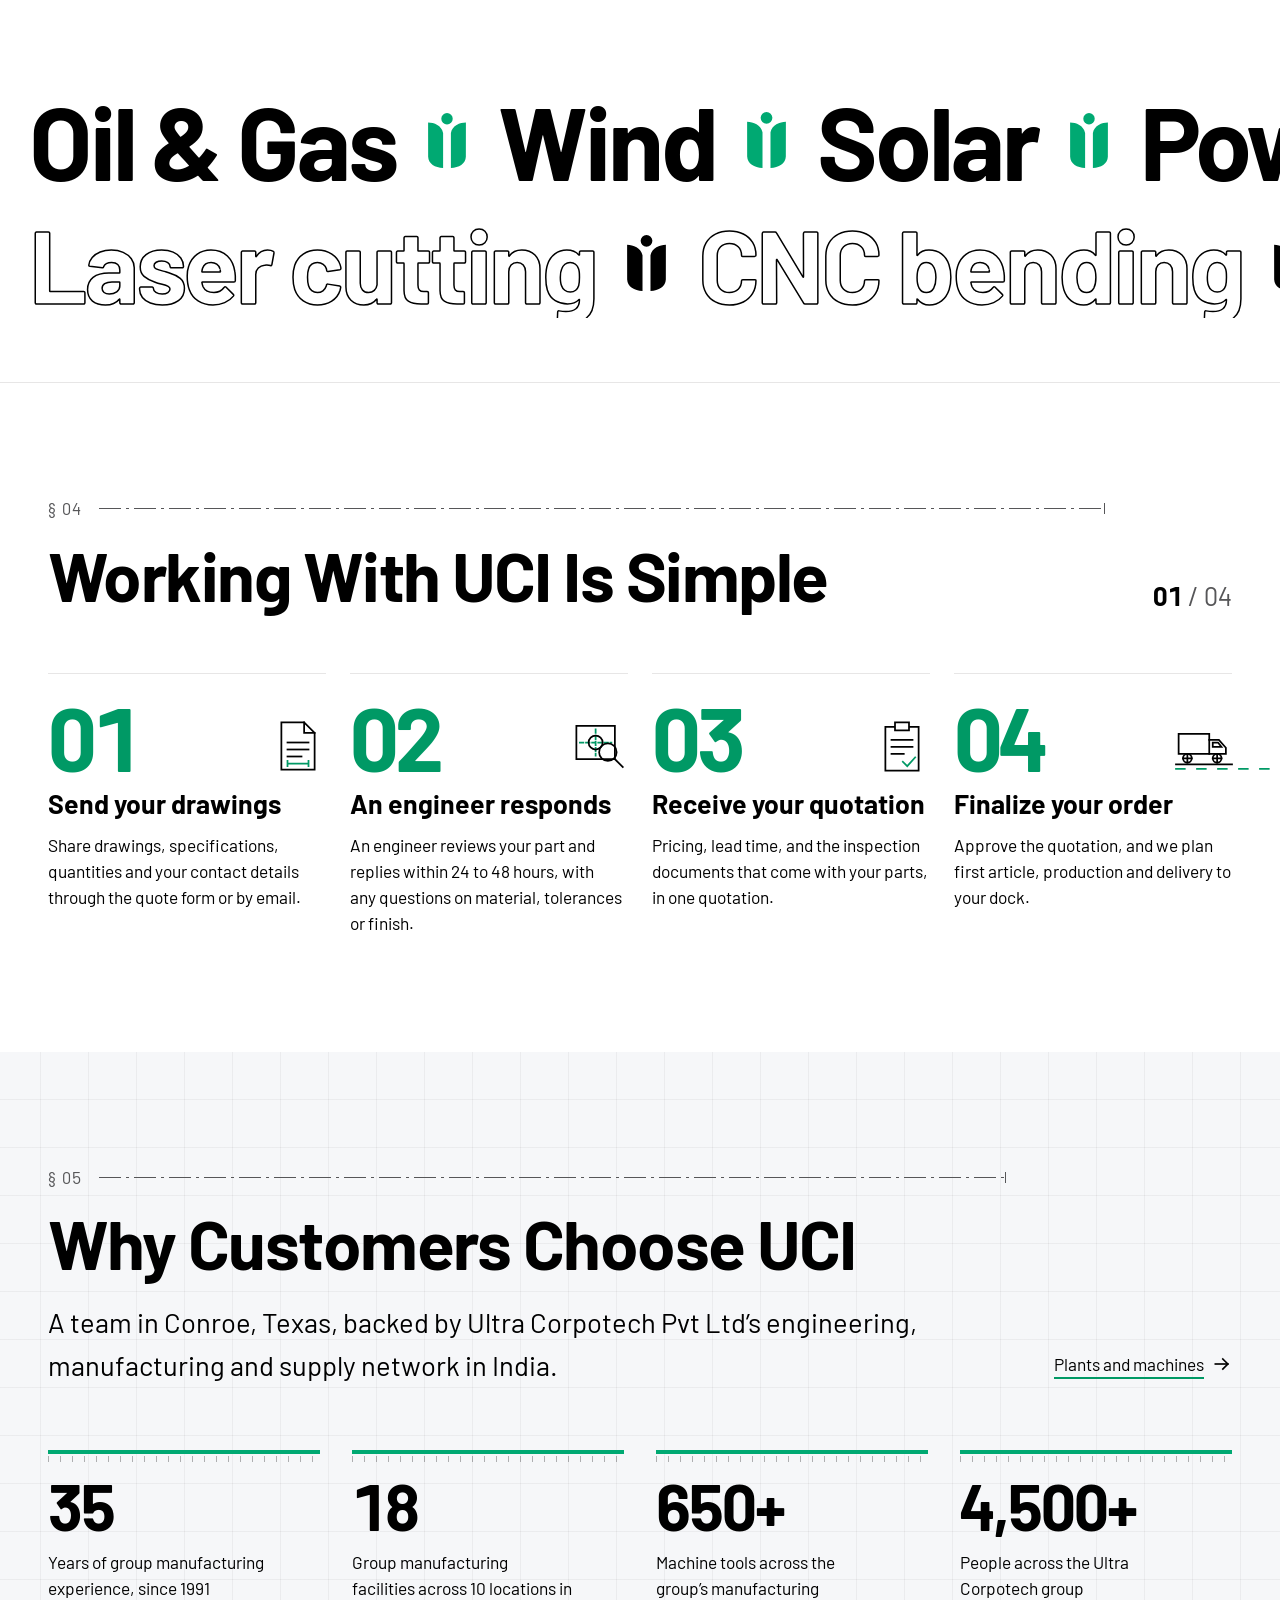
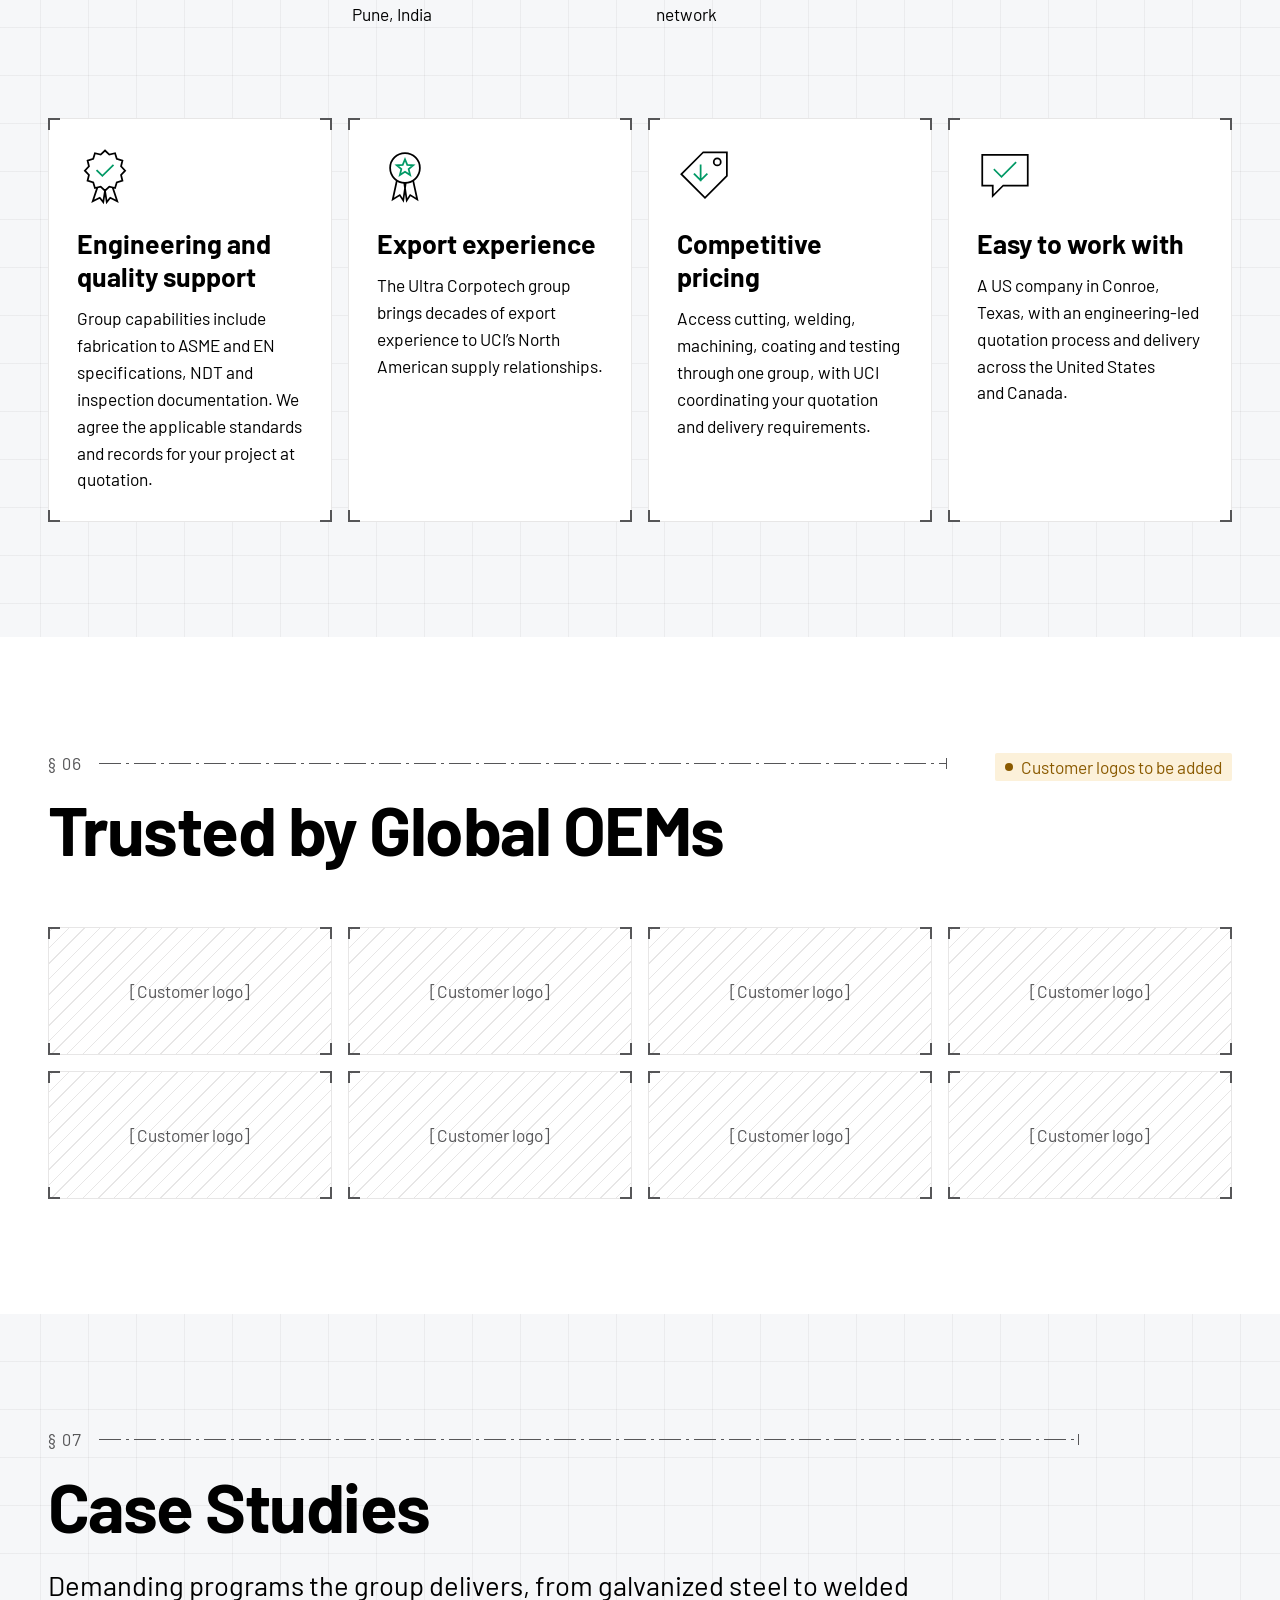
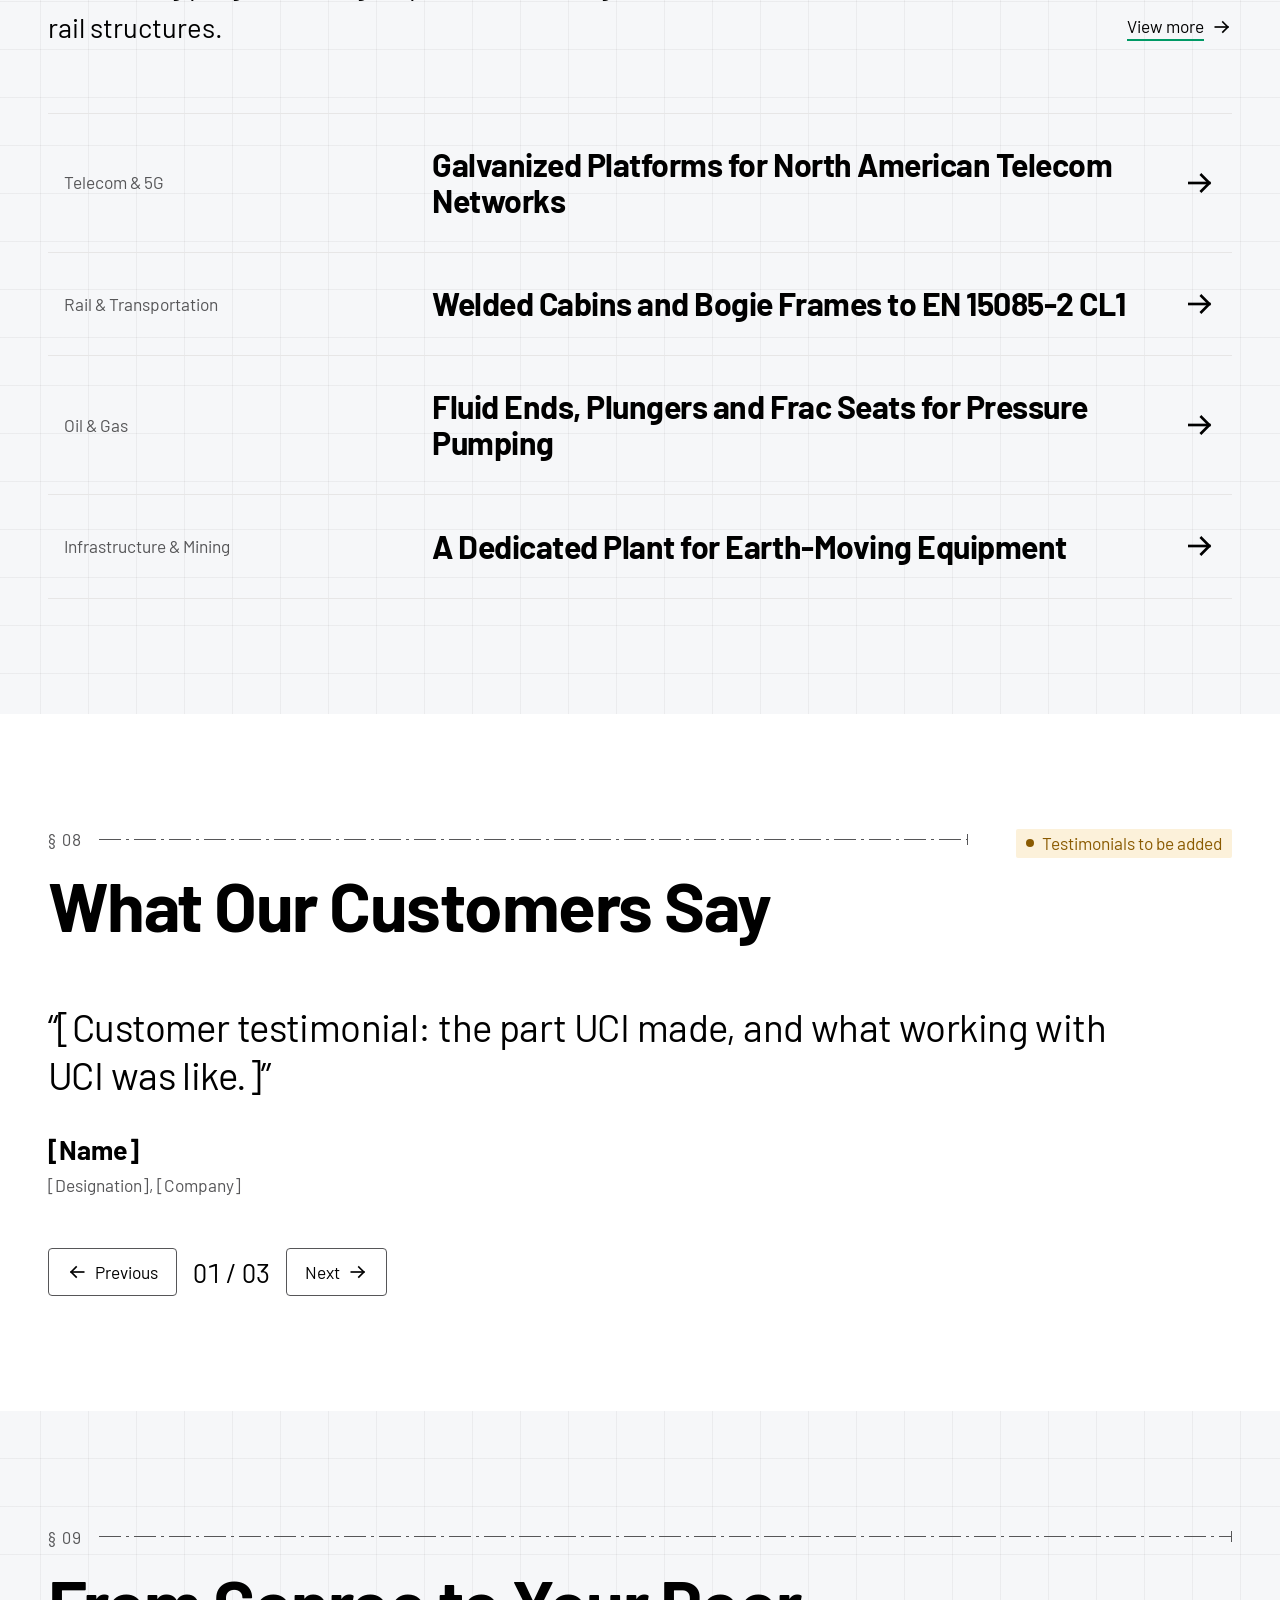
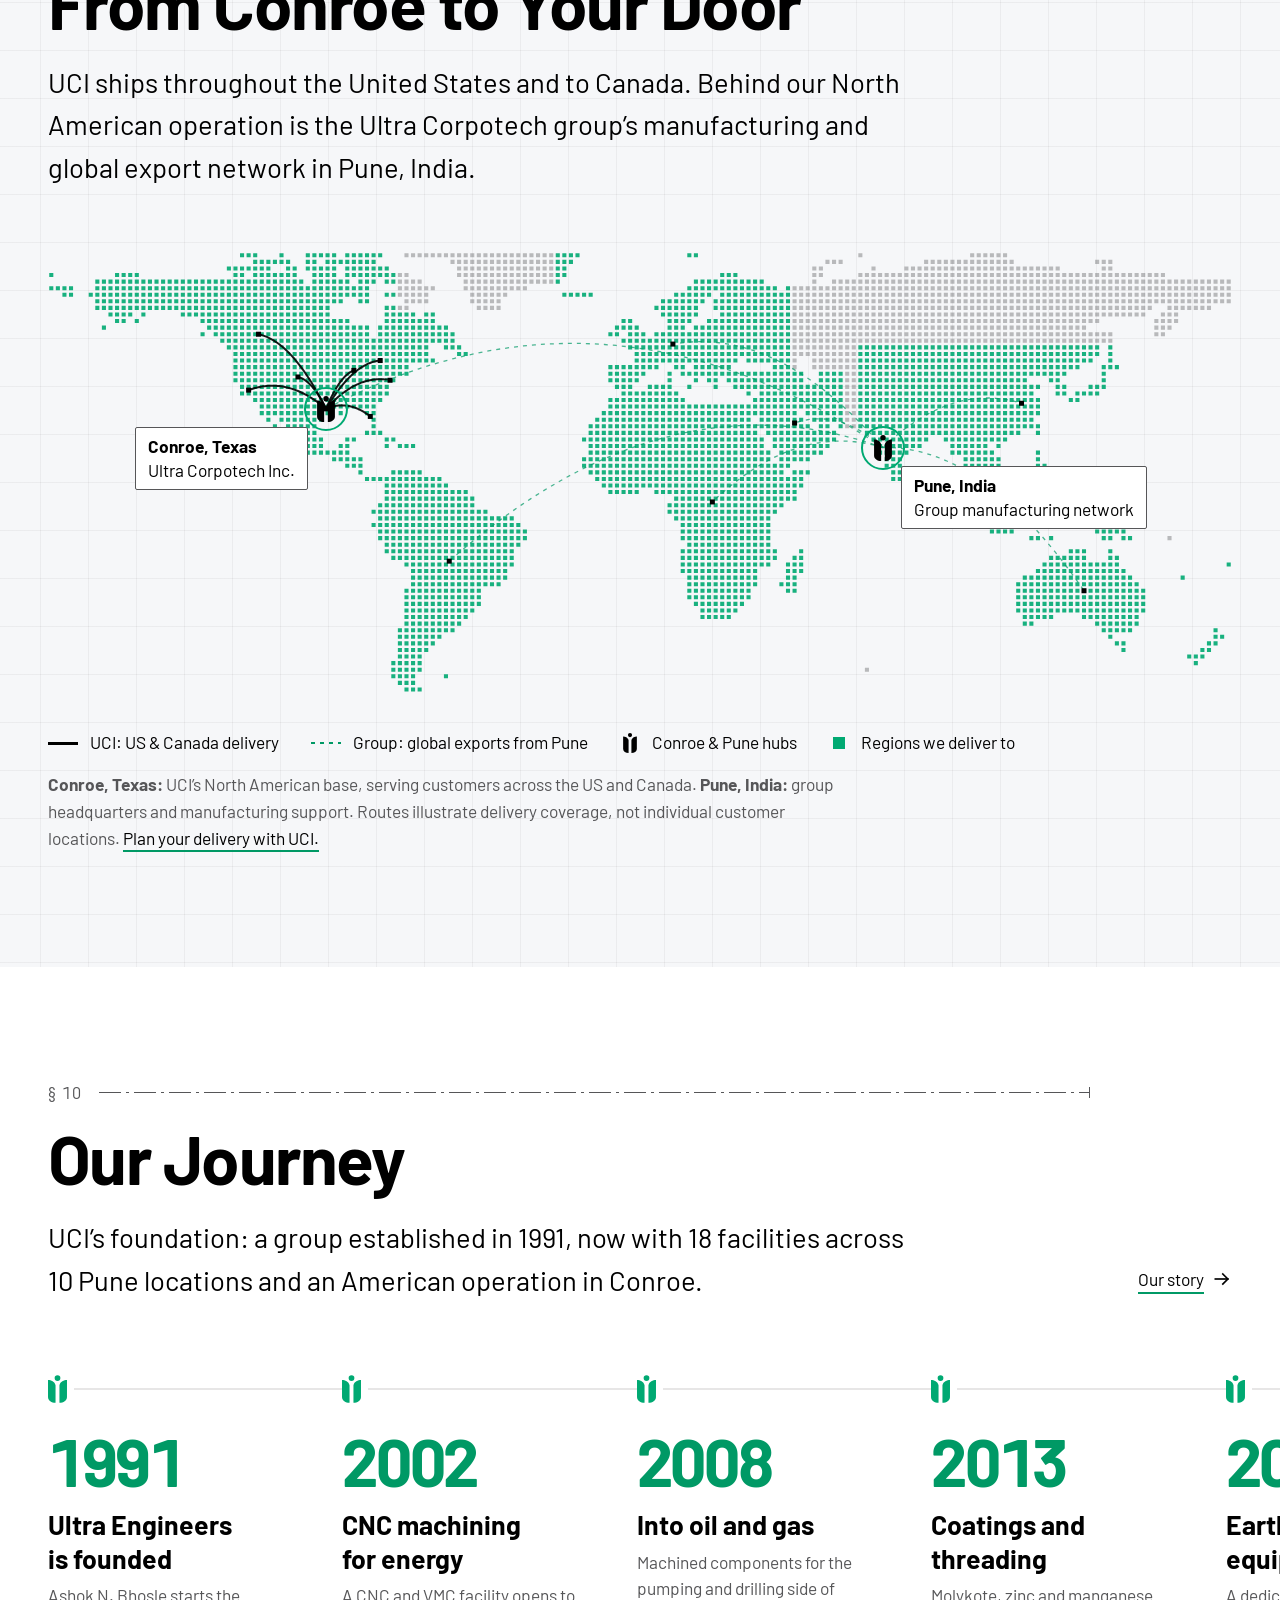
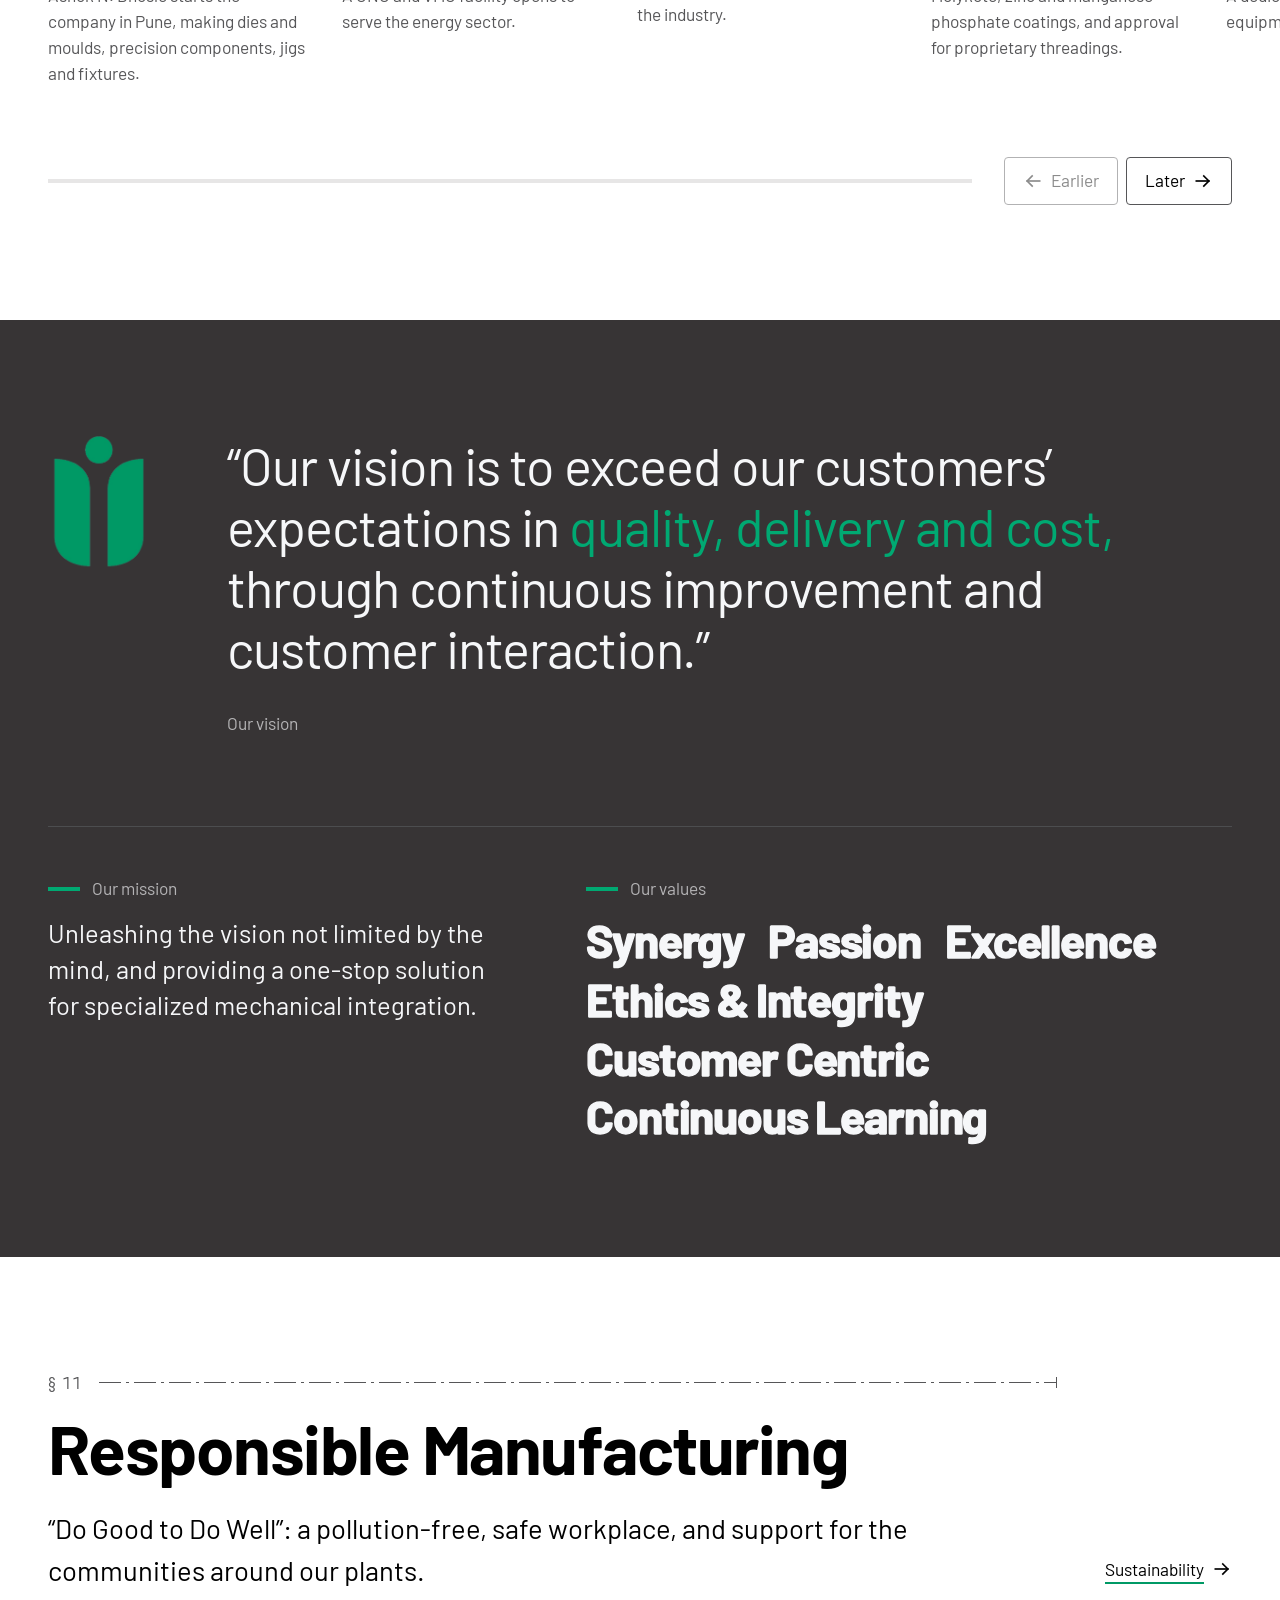
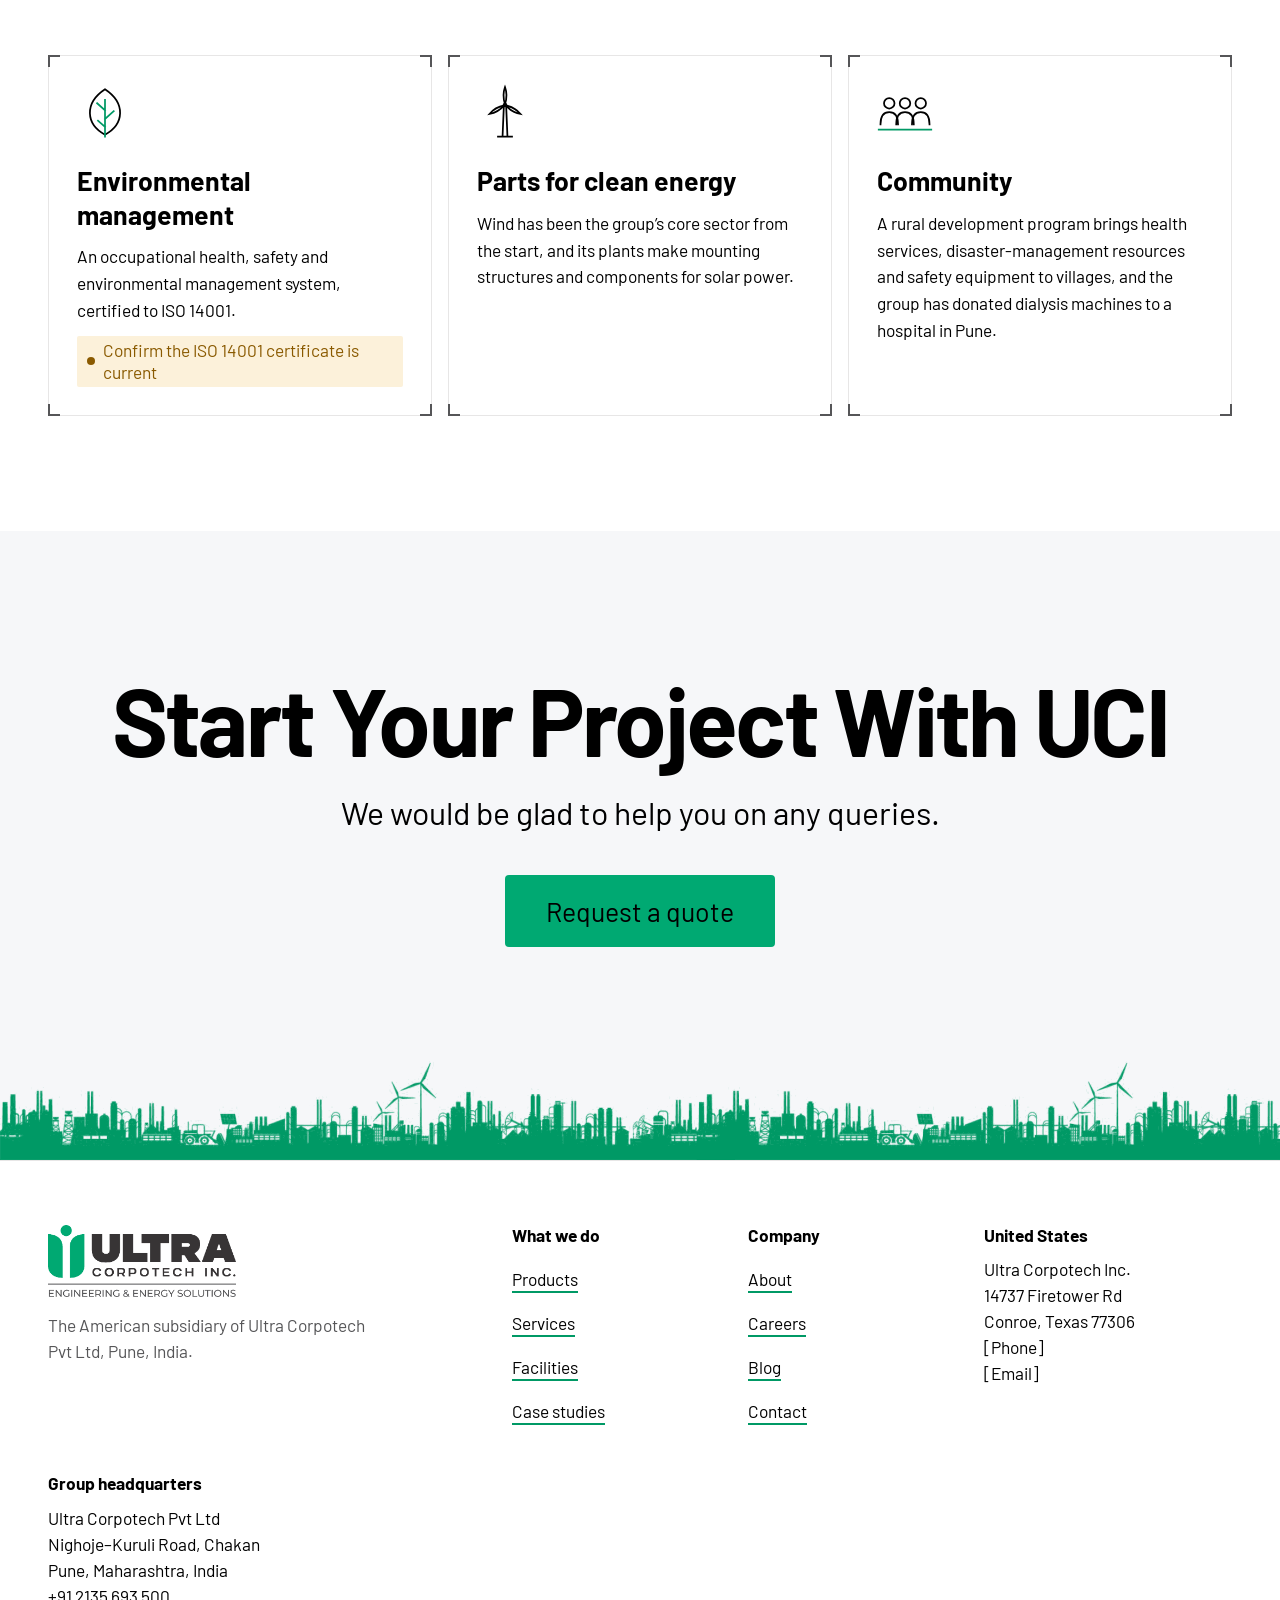
==== commit d54bb77c: "Update UCI content, product imagery and North American delivery map" ====
--- a/index.html
+++ b/index.html
@@ -4,7 +4,7 @@
 <meta charset="utf-8">
 <meta name="viewport" content="width=device-width, initial-scale=1, viewport-fit=cover">
 <title>Ultra Corpotech Inc. | Heavy Fabrication and Precision Machining</title>
-<meta name="description" content="Machined, fabricated and finished parts for oil and gas, renewable energy, rail, telecom and heavy equipment, from the Ultra Corpotech group’s 14 plants, supported from Conroe, Texas.">
+<meta name="description" content="Ultra Corpotech Inc. in Conroe, Texas: fabrication, machining and supply across the United States and Canada, backed by the Ultra Corpotech manufacturing group.">
 <meta name="theme-color" content="#00a972">
 <link rel="icon" type="image/png" href="assets/img/mark.png">
 <link rel="preload" href="assets/fonts/barlow-700-latin.woff2" as="font" type="font/woff2" crossorigin>
@@ -86,24 +86,43 @@
   <section class="hero" aria-labelledby="hero-title" data-hero>
     <canvas class="mark-field" data-mark-field aria-hidden="true"></canvas>
     <div class="wrap hero-inner">
-      <p class="eyebrow" data-reveal><span class="eyebrow-bar" aria-hidden="true"></span><span data-scramble>Engineering &amp; Energy Solutions</span></p>
+      <p class="eyebrow" data-reveal><span class="eyebrow-bar" aria-hidden="true"></span><span data-scramble>Ultra Corpotech Inc. · Conroe, Texas</span></p>
       <h1 id="hero-title" class="hero-title" data-split style="--delay: 120ms">Heavy Fabrication and <span class="accent">Precision Machining</span> From One Partner</h1>
       <div class="hero-foot">
         <div class="hero-copy">
-          <p class="lead" data-reveal style="--delay: 520ms">Machined, fabricated and finished parts for oil and gas, renewable energy, rail, telecom and heavy equipment, made in the Ultra Corpotech group’s 14 plants and supported from Conroe, Texas.</p>
+          <p class="lead" data-reveal style="--delay: 520ms">Your US partner for machined, fabricated and finished components. Based in Conroe, Texas, UCI serves customers across the United States and Canada, backed by the manufacturing depth of the Ultra Corpotech group.</p>
           <div class="btn-row" data-reveal style="--delay: 680ms">
             <a class="btn btn-primary btn-lg" href="contact.html" data-magnetic>Request a quote</a>
             <a class="btn btn-secondary btn-lg" href="products.html" data-magnetic>See our products</a>
           </div>
-          <ul class="trust-line" aria-label="Certifications and awards" data-stagger style="--delay: 820ms">
-            <li>EN 15085-2 CL1</li>
-            <li>DIN EN ISO 3834-2</li>
-            <li>EN 1090-2 and -3</li>
-            <li>EEPC India Star Performer</li>
+          <ul class="trust-line" aria-label="UCI and group capabilities" data-stagger style="--delay: 820ms">
+            <li>US &amp; Canada delivery</li>
+            <li>Conroe manufacturing site</li>
+            <li>Global engineering support</li>
+            <li>Group established in 1991</li>
           </ul>
         </div>
         <div class="hero-gears" aria-hidden="true"><canvas data-gears></canvas></div>
       </div>
+    </div>
+  </section>
+
+  <section class="band" aria-labelledby="uci-title">
+    <div class="wrap">
+      <div class="section-head">
+        <div>
+          <h2 id="uci-title" class="h2" data-split>A Texas Base. A Global Manufacturing Team.</h2>
+          <p class="lead" data-reveal>Ultra Corpotech Inc. is the group’s American subsidiary. Our Conroe site brings manufacturing space, handling capacity and North American supply closer to your operation.</p>
+        </div>
+        <a class="link-arrow" href="facilities.html#conroe">Inside UCI<svg aria-hidden="true" focusable="false" viewBox="0 0 24 24" fill="none" stroke="currentColor" stroke-width="2" stroke-linecap="square"><path d="M4 12h15"/><path d="M13 6l6 6-6 6"/></svg></a>
+      </div>
+      <ul class="stat-grid is-wide" data-stagger>
+        <li class="stat"><span class="stat-value" data-odometer="100">100</span><span class="stat-label">Acres at the Conroe, Texas site</span></li>
+        <li class="stat"><span class="stat-value" data-odometer="124,300">124,300</span><span class="stat-label">Square feet of plant and office space</span></li>
+        <li class="stat"><span class="stat-value" data-odometer="3">3</span><span class="stat-label">Manufacturing bays with 10- and 25-ton cranes</span></li>
+        <li class="stat"><span class="stat-value">US + CA</span><span class="stat-label">Delivery across the United States and Canada</span></li>
+      </ul>
+      <p class="map-note">The UCI development plan connects solar structures and oil &amp; gas warehousing with fabrication, machining, assemblies and inventory programs. <a class="link" href="facilities.html#uci-development">Explore the three-phase plan</a> and discuss your project’s requirements with our team.</p>
     </div>
   </section>
 
@@ -117,8 +136,8 @@
     <div class="wrap">
       <div class="section-head">
         <div>
-          <h2 id="products-title" class="h2" data-split>What We Make</h2>
-          <p class="lead" data-reveal>Specific parts for six industries, machined, fabricated and finished to your drawings.</p>
+          <h2 id="products-title" class="h2" data-split>Parts for Your Industry</h2>
+          <p class="lead" data-reveal>Bring your drawings to UCI. Our group’s product portfolio spans precision components, heavy fabrications and assemblies for demanding industrial applications.</p>
         </div>
         <a class="link-arrow" href="products.html">All products<svg aria-hidden="true" focusable="false" viewBox="0 0 24 24" fill="none" stroke="currentColor" stroke-width="2" stroke-linecap="square"><path d="M4 12h15"/><path d="M13 6l6 6-6 6"/></svg></a>
       </div>
@@ -177,7 +196,7 @@
 
   <section class="deliver" aria-labelledby="services-title">
     <div class="wrap section-head">
-      <h2 id="services-title" class="h2" data-split>How We Make It</h2>
+      <h2 id="services-title" class="h2" data-split>The Capabilities Behind UCI</h2>
       <a class="link-arrow" href="services.html">All services<svg aria-hidden="true" focusable="false" viewBox="0 0 24 24" fill="none" stroke="currentColor" stroke-width="2" stroke-linecap="square"><path d="M4 12h15"/><path d="M13 6l6 6-6 6"/></svg></a>
     </div>
     <ul class="stack" data-stack>
@@ -195,7 +214,7 @@
         <div class="wrap stack-inner">
           <div>
             <h3 class="stack-title" data-split>Machining</h3>
-            <p class="stack-text">More than 550 CNC turning, VMC, HMC, VTL, mill-turn and grinding machines from DMG MORI, Mazak, Makino, Doosan and others, for parts from 50 g to over 30 t.</p>
+            <p class="stack-text">The group’s fleet of 650+ machines includes CNC turning, VMC, HMC, VTL and four- and five-axis equipment, with machining of castings, forgings and fabrications.</p>
             <a class="link-arrow" href="services.html#machining">Learn more<svg aria-hidden="true" focusable="false" viewBox="0 0 24 24" fill="none" stroke="currentColor" stroke-width="2" stroke-linecap="square"><path d="M4 12h15"/><path d="M13 6l6 6-6 6"/></svg></a>
           </div>
           <div class="stack-art" data-art="lathe" aria-hidden="true"></div>
@@ -225,7 +244,7 @@
         <div class="wrap stack-inner">
           <div>
             <h3 class="stack-title" data-split>Warehousing and logistics</h3>
-            <p class="stack-text">Fully tested sub-assemblies that fit straight onto your line, warehouse partners in North America and Europe, and vendor-managed inventory.</p>
+            <p class="stack-text">UCI ships across the United States and Canada. Discuss delivery schedules, warehousing and the consignment and vendor-managed inventory programs in our Conroe development plan.</p>
             <a class="link-arrow" href="services.html#warehousing-and-logistics">Learn more<svg aria-hidden="true" focusable="false" viewBox="0 0 24 24" fill="none" stroke="currentColor" stroke-width="2" stroke-linecap="square"><path d="M4 12h15"/><path d="M13 6l6 6-6 6"/></svg></a>
           </div>
           <div class="stack-art" data-art="truck" aria-hidden="true"></div>
@@ -308,49 +327,43 @@
       <div class="section-head">
         <div>
           <h2 id="why-title" class="h2" data-split>Why Customers Choose UCI</h2>
-          <p class="lead" data-reveal>The capacity of a 14-plant group, with one point of contact in the United States.</p>
+          <p class="lead" data-reveal>A team in Conroe, Texas, backed by Ultra Corpotech Pvt Ltd’s engineering, manufacturing and supply network in India.</p>
         </div>
         <a class="link-arrow" href="facilities.html">Plants and machines<svg aria-hidden="true" focusable="false" viewBox="0 0 24 24" fill="none" stroke="currentColor" stroke-width="2" stroke-linecap="square"><path d="M4 12h15"/><path d="M13 6l6 6-6 6"/></svg></a>
       </div>
       <ul class="stat-grid is-wide" data-stagger>
-        <li class="stat"><span class="stat-value" data-since="1991">35</span><span class="stat-label">Years of manufacturing experience, since 1991</span></li>
-        <li class="stat"><span class="stat-value" data-odometer="14">14</span><span class="stat-label">Manufacturing facilities across 10 locations</span></li>
-        <li class="stat"><span class="stat-value" data-odometer="550+">550+</span><span class="stat-label">CNC machine tools, with 25+ laser cutters and 30+ welding robots</span></li>
-        <li class="stat"><span class="stat-value" data-odometer="3,500+">3,500+</span><span class="stat-label">People in the Ultra family</span></li>
-        <li class="stat"><span class="stat-value" data-odometer="6">6</span><span class="stat-label">Continents our parts are shipped to</span></li>
-        <li class="stat"><span class="stat-value" data-odometer="50 t">50 t</span><span class="stat-label">Heaviest fabrications, about 110,000 lb</span></li>
-        <!-- Placeholder: replace [#] with the real figure and remove the badge. -->
-        <li class="stat is-todo"><span class="stat-value">[#]</span><span class="stat-label">Parts delivered, by quantity and value</span><span class="todo-badge">To be added</span></li>
-        <!-- Placeholder: replace [#] with the real figure and remove the badge. -->
-        <li class="stat is-todo"><span class="stat-value">[#]</span><span class="stat-label">Customers served worldwide</span><span class="todo-badge">To be added</span></li>
+        <li class="stat"><span class="stat-value" data-since="1991">35</span><span class="stat-label">Years of group manufacturing experience, since 1991</span></li>
+        <li class="stat"><span class="stat-value" data-odometer="18">18</span><span class="stat-label">Group manufacturing facilities across 10 locations in Pune, India</span></li>
+        <li class="stat"><span class="stat-value" data-odometer="650+">650+</span><span class="stat-label">Machine tools across the group’s manufacturing network</span></li>
+        <li class="stat"><span class="stat-value" data-odometer="4,500+">4,500+</span><span class="stat-label">People across the Ultra Corpotech group</span></li>
       </ul>
       <ul class="usp-grid" data-stagger>
         <li>
           <article class="usp">
             <span data-icon="quality" aria-hidden="true"></span>
-            <h3>Certified welding and quality</h3>
-            <p>Fabrication to EN 15085-2 CL1, DIN EN ISO 3834-2 and EN 1090, by welders qualified to AWS and EN standards, with NDT and full inspection records.</p>
+            <h3>Engineering and quality support</h3>
+            <p>Group capabilities include fabrication to ASME and EN specifications, NDT and inspection documentation. We agree the applicable standards and records for your project at quotation.</p>
           </article>
         </li>
         <li>
           <article class="usp">
             <span data-icon="award" aria-hidden="true"></span>
-            <h3>Award-winning exporter</h3>
-            <p>Named a Star Performer in exports by EEPC India for five consecutive years.</p>
+            <h3>Export experience</h3>
+            <p>The Ultra Corpotech group brings decades of export experience to UCI’s North American supply relationships.</p>
           </article>
         </li>
         <li>
           <article class="usp">
             <span data-icon="price" aria-hidden="true"></span>
             <h3>Competitive pricing</h3>
-            <p>Cutting, welding, machining, coating and testing under one roof means fewer hand-offs, less freight between suppliers and one price for the finished part.</p>
+            <p>Access cutting, welding, machining, coating and testing through one group, with UCI coordinating your quotation and delivery requirements.</p>
           </article>
         </li>
         <li>
           <article class="usp">
             <span data-icon="easy" aria-hidden="true"></span>
             <h3>Easy to work with</h3>
-            <p>A US company in Conroe, Texas, an engineer on every quote, and warehouse partners in North America and Europe for vendor-managed inventory.</p>
+            <p>A US company in Conroe, Texas, with an engineering-led quotation process and delivery across the United States and Canada.</p>
           </article>
         </li>
       </ul>
@@ -432,22 +445,22 @@
     <div class="wrap">
       <div class="section-head">
         <div>
-          <h2 id="presence-title" class="h2" data-split>Global Presence</h2>
-          <p class="lead" data-reveal>Made in Pune, supported from Conroe, and delivered to North and South America, Europe, Australia, the Middle East, Africa and Asia-Pacific.</p>
+          <h2 id="presence-title" class="h2" data-split>From Conroe to Your Door</h2>
+          <p class="lead" data-reveal>UCI ships throughout the United States and to Canada. Behind our North American operation is the Ultra Corpotech group’s manufacturing and global export network in Pune, India.</p>
         </div>
       </div>
       <div class="map-wrap" data-in>
-        <canvas class="map-canvas" data-world-map role="img" aria-label="World map of the regions the group delivers to: North and South America, Europe, Australia, the Middle East, Africa and Asia-Pacific, with shipping lanes from Pune, India"></canvas>
+        <canvas class="map-canvas" data-world-map role="img" aria-label="Shipping network: solid routes from Ultra Corpotech Inc. in Conroe, Texas, across the western, central and eastern United States and to Canada; dashed group export routes from Pune, India, to North and South America, Europe, the Middle East, Africa, Australia and Asia-Pacific." aria-describedby="map-coverage"></canvas>
         <div class="map-pin is-left" style="--x: 23.48%; --y: 35.07%"><span class="map-pin-ring" aria-hidden="true"></span><span class="map-pin-mark" aria-hidden="true"></span><span class="map-pin-label"><b>Conroe, Texas</b>Ultra Corpotech Inc.</span></div>
-        <div class="map-pin" style="--x: 70.52%; --y: 43.74%"><span class="map-pin-ring" aria-hidden="true"></span><span class="map-pin-mark" aria-hidden="true"></span><span class="map-pin-label"><b>Pune, India</b>Group headquarters and 14 plants</span></div>
+        <div class="map-pin" style="--x: 70.52%; --y: 43.74%"><span class="map-pin-ring" aria-hidden="true"></span><span class="map-pin-mark" aria-hidden="true"></span><span class="map-pin-label"><b>Pune, India</b>Group manufacturing network</span></div>
       </div>
       <ul class="map-legend">
-        <li><span class="swatch swatch-pin" aria-hidden="true"></span>Offices</li>
+        <li><span class="swatch swatch-uci" aria-hidden="true"></span>UCI: US &amp; Canada delivery</li>
+        <li><span class="swatch swatch-lane" aria-hidden="true"></span>Group: global exports from Pune</li>
+        <li><span class="swatch swatch-pin" aria-hidden="true"></span>Conroe &amp; Pune hubs</li>
         <li><span class="swatch swatch-region" aria-hidden="true"></span>Regions we deliver to</li>
-        <li><span class="swatch swatch-lane" aria-hidden="true"></span>Export lanes from Pune</li>
-        <li><span class="swatch swatch-land" aria-hidden="true"></span>Other regions</li>
-      </ul>
-      <p class="map-note">Warehouse partners in North America and Europe hold stock close to customers, with vendor-managed inventory for major global companies.</p>
+      </ul>
+      <p class="map-note" id="map-coverage"><strong>Conroe, Texas:</strong> UCI’s North American base, serving customers across the US and Canada. <strong>Pune, India:</strong> group headquarters and manufacturing support. Routes illustrate delivery coverage, not individual customer locations. <a class="link" href="contact.html">Plan your delivery with UCI.</a></p>
     </div>
   </section>
 
@@ -455,7 +468,7 @@
     <div class="wrap section-head">
       <div>
         <h2 id="journey-title" class="h2" data-split>Our Journey</h2>
-        <p class="lead" data-reveal>From one machining unit in Pune to 14 plants and a US subsidiary.</p>
+        <p class="lead" data-reveal>UCI’s foundation: a group established in 1991, now with 18 facilities across 10 Pune locations and an American operation in Conroe.</p>
       </div>
       <a class="link-arrow" href="about.html#journey">Our story<svg aria-hidden="true" focusable="false" viewBox="0 0 24 24" fill="none" stroke="currentColor" stroke-width="2" stroke-linecap="square"><path d="M4 12h15"/><path d="M13 6l6 6-6 6"/></svg></a>
     </div>
@@ -468,8 +481,8 @@
         <li class="milestone"><span class="milestone-node" aria-hidden="true"></span><span class="milestone-year">2015</span><h3>Earth-moving equipment</h3><p>A dedicated unit for earth-moving equipment opens in Chakan.</p></li>
         <li class="milestone"><span class="milestone-node" aria-hidden="true"></span><span class="milestone-year">2019</span><h3>Laser cladding and brazing</h3><p>Two new special processes join the group’s surface engineering.</p></li>
         <li class="milestone"><span class="milestone-node" aria-hidden="true"></span><span class="milestone-year">2022</span><h3>Galvanizing in-house</h3><p>A new hot-dip galvanizing plant, with expanded fabrication and machining.</p></li>
-        <li class="milestone"><span class="milestone-node" aria-hidden="true"></span><span class="milestone-year">2025</span><h3>Fabrication up to 50 tons</h3><p>A new plant in Nighoje, Chakan, adds robotic welding, heavy fabrication and painting for parts up to 50 tons.</p></li>
-        <li class="milestone"><span class="milestone-node" aria-hidden="true"></span><span class="milestone-year">Today</span><h3>Ultra Corpotech Inc.</h3><p>Our US subsidiary in Conroe, Texas, brings the group to customers across the United States.</p></li>
+        <li class="milestone"><span class="milestone-node" aria-hidden="true"></span><span class="milestone-year">In development</span><h3>Expanding in Pune</h3><p>Two new facilities at Location 6 in Nighoje are listed as under construction, extending the group’s planned manufacturing capacity.</p></li>
+        <li class="milestone"><span class="milestone-node" aria-hidden="true"></span><span class="milestone-year">Today</span><h3>Ultra Corpotech Inc.</h3><p>UCI in Conroe, Texas, serves customers across the United States and Canada, with a phased plan for manufacturing, assemblies and inventory support.</p></li>
       </ol>
       <div class="wrap timeline-foot">
         <div class="timeline-bar" aria-hidden="true"><i></i></div>
--- a/assets/css/site.css
+++ b/assets/css/site.css
@@ -2774,6 +2774,7 @@
 .swatch-land::before { content: ""; position: absolute; inset: 4px; background: var(--green); }
 .swatch-land::before { background: var(--line-strong); opacity: 0.45; }
 .swatch-pin::before { content: ""; position: absolute; inset: 0 3px; }
+.swatch-uci { width: 30px; height: 3px; background: var(--ink); }
 .swatch-lane { width: 30px; height: 2px; background: repeating-linear-gradient(90deg, var(--draw) 0 4px, transparent 4px 9px); }
 .map-note { margin-top: var(--space-4); max-width: 46em; font-size: var(--fs-fine); line-height: 1.55; color: var(--ink-muted); }
 @media (max-width: 760px) {
@@ -3979,6 +3980,73 @@
 }
 .part-name { font-size: 17px; font-weight: 600; line-height: 1.3; }
 .part-meta { font-size: 14px; line-height: 1.4; color: var(--ink-muted); }
+.part-inspect {
+  display: flex;
+  align-items: center;
+  justify-content: space-between;
+  gap: 12px;
+  width: 100%;
+  min-height: 44px;
+  margin-top: 10px;
+  padding: 8px 0 0;
+  border: 0;
+  border-top: 1px solid var(--line);
+  background: transparent;
+  color: var(--ink);
+  font: inherit;
+  font-size: 14px;
+  text-align: left;
+  cursor: pointer;
+}
+.part-inspect svg { width: 18px; height: 18px; flex-shrink: 0; }
+.part-inspect:hover { color: var(--draw); }
+.has-part-dialog { overflow: hidden; }
+.part-dialog {
+  width: min(1100px, calc(100% - 32px));
+  max-width: none;
+  max-height: calc(100dvh - 32px);
+  padding: 0;
+  border: 1px solid var(--line-strong);
+  background: var(--surface);
+  color: var(--ink);
+  overflow: auto;
+}
+.part-dialog::backdrop { background: rgba(8, 19, 16, 0.78); }
+.part-dialog-close {
+  display: flex;
+  align-items: center;
+  justify-content: center;
+  gap: 12px;
+  min-height: 48px;
+  margin: 12px 12px 0 auto;
+  padding: 8px 16px;
+  border: 1px solid var(--line-strong);
+  background: var(--surface);
+  color: var(--ink);
+  font: inherit;
+  cursor: pointer;
+}
+.part-dialog-close svg { width: 18px; height: 18px; }
+.part-dialog-layout { display: grid; grid-template-columns: minmax(0, 1.7fr) minmax(240px, 1fr); }
+.part-dialog-media {
+  display: grid;
+  place-items: center;
+  min-height: 360px;
+  padding: 32px;
+  background: radial-gradient(115% 90% at 50% 18%, var(--studio-hi), var(--studio-lo));
+}
+.part-dialog-media img { width: 100%; height: 100%; max-height: min(65dvh, 650px); object-fit: contain; }
+.part-dialog-info { align-self: center; padding: 36px; }
+.part-dialog-info h2 { margin: 12px 0; font-size: clamp(28px, 3vw, 42px); line-height: 1.1; }
+.part-dialog-meta { color: var(--ink-muted); }
+.part-dialog-spec { margin: 24px 0; padding-top: 24px; border-top: 1px solid var(--line); }
+.part-dialog-note { margin-top: 24px; font-size: 14px; line-height: 1.6; color: var(--ink-muted); }
+@media (max-width: 700px) {
+  .part-dialog-layout { grid-template-columns: 1fr; }
+  .part-dialog-media { min-height: 240px; padding: 24px; }
+  .part-dialog-media img { max-height: 42dvh; }
+  .part-dialog-info { padding: 24px; }
+}
 @media (max-width: 520px) {
   .part figcaption { padding: 10px 12px 12px; }
   .part-name { font-size: 15px; }
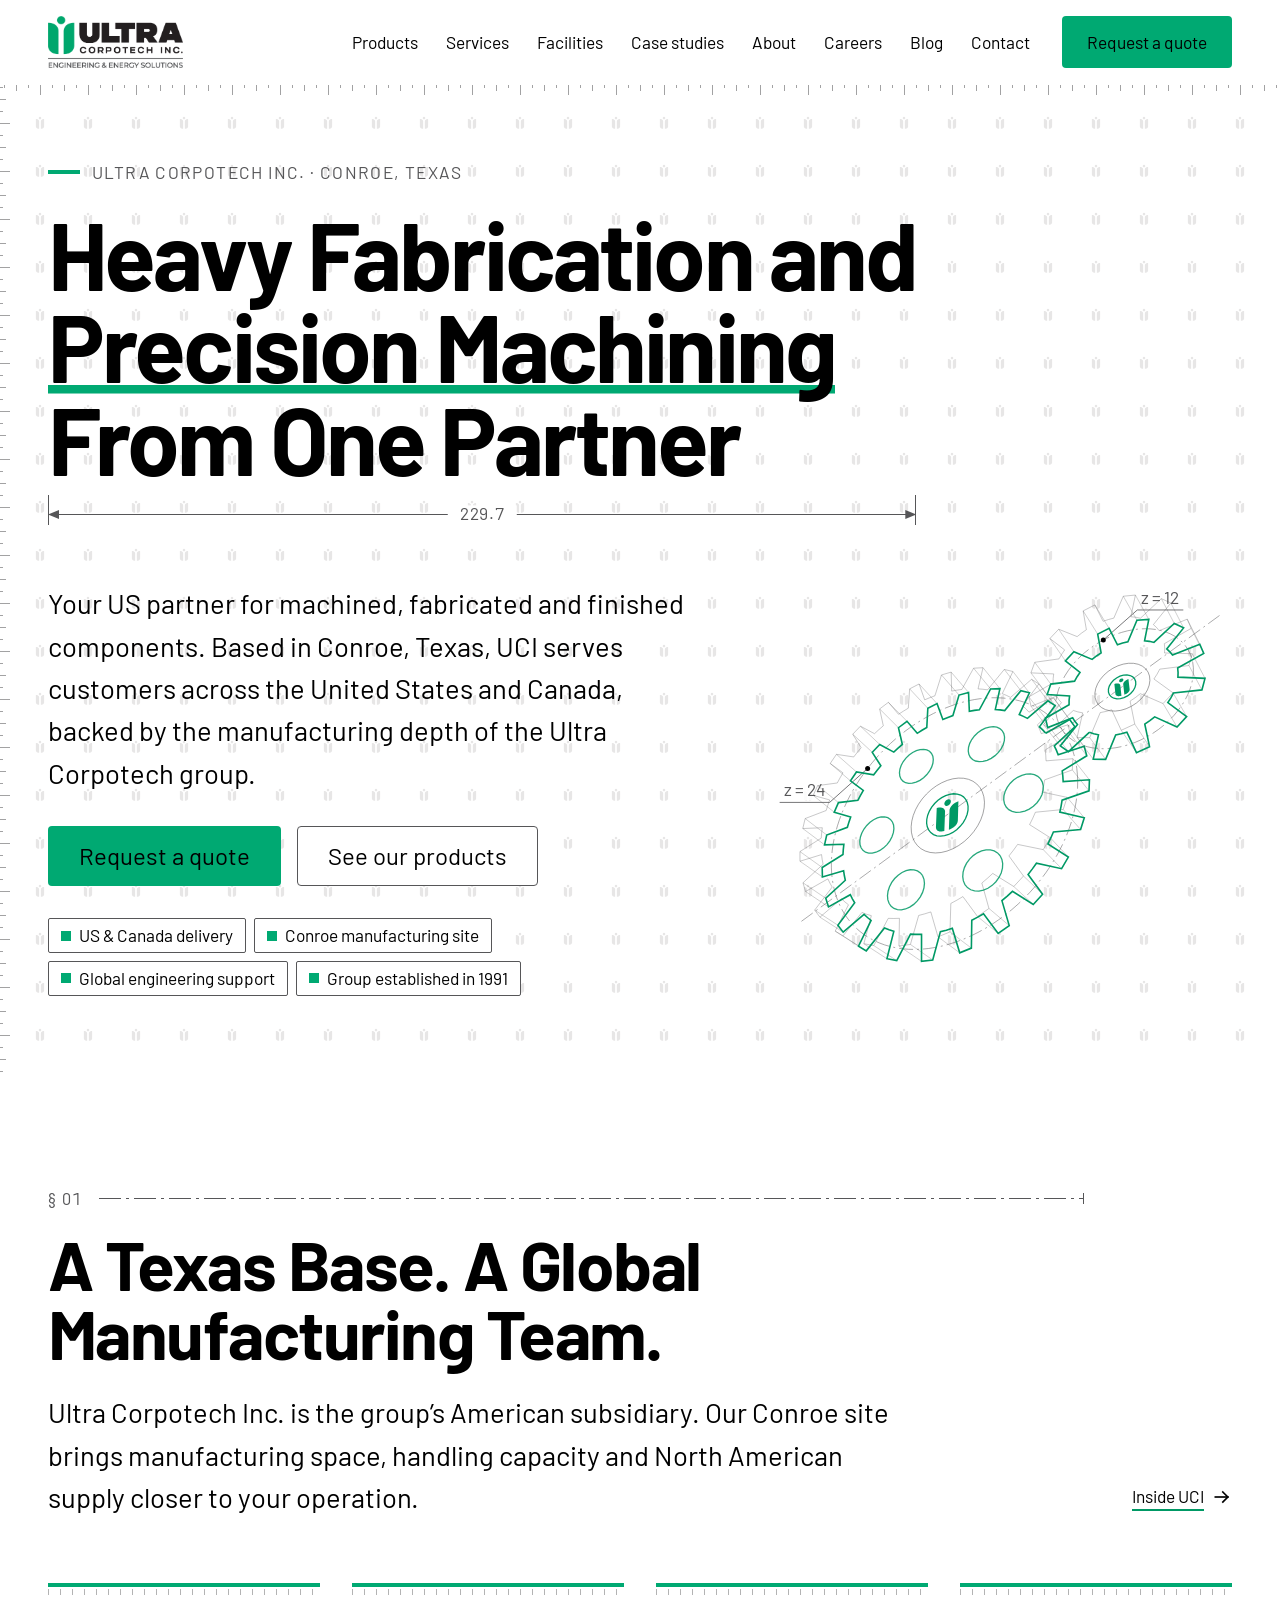
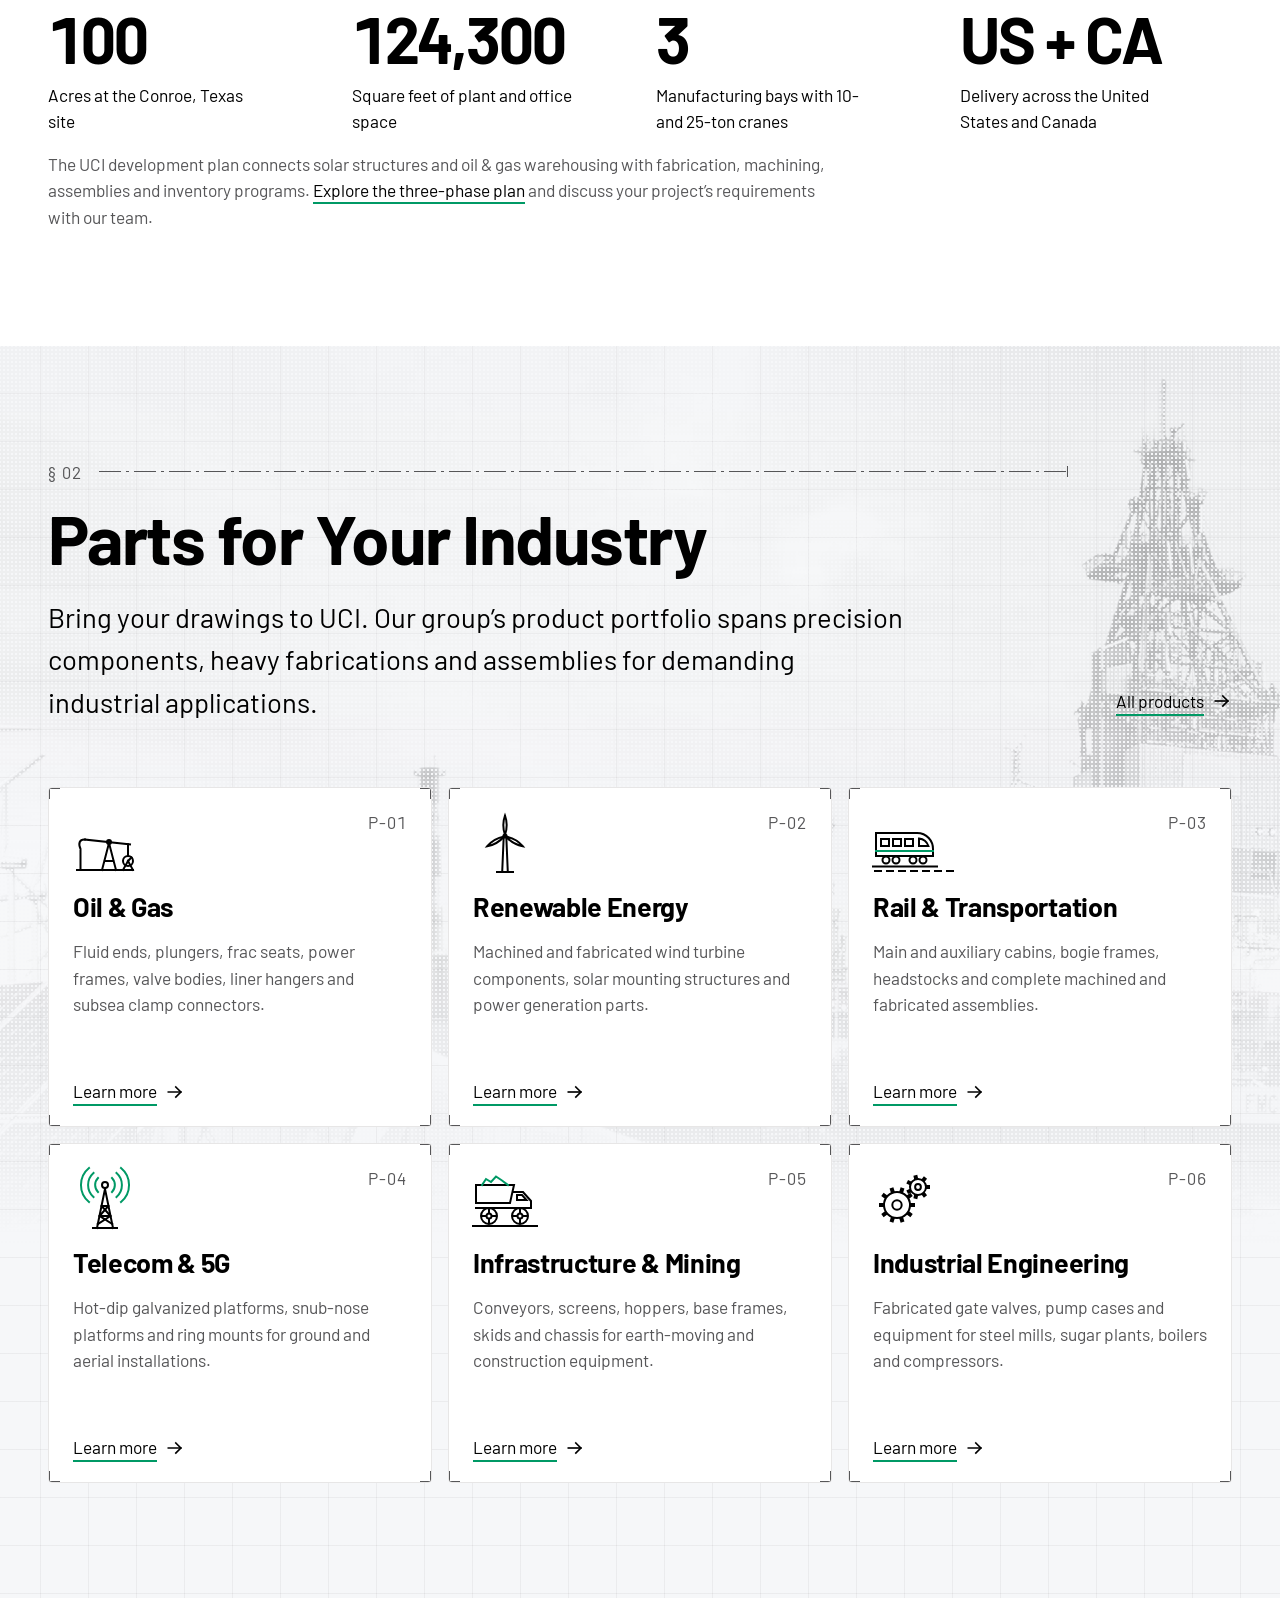
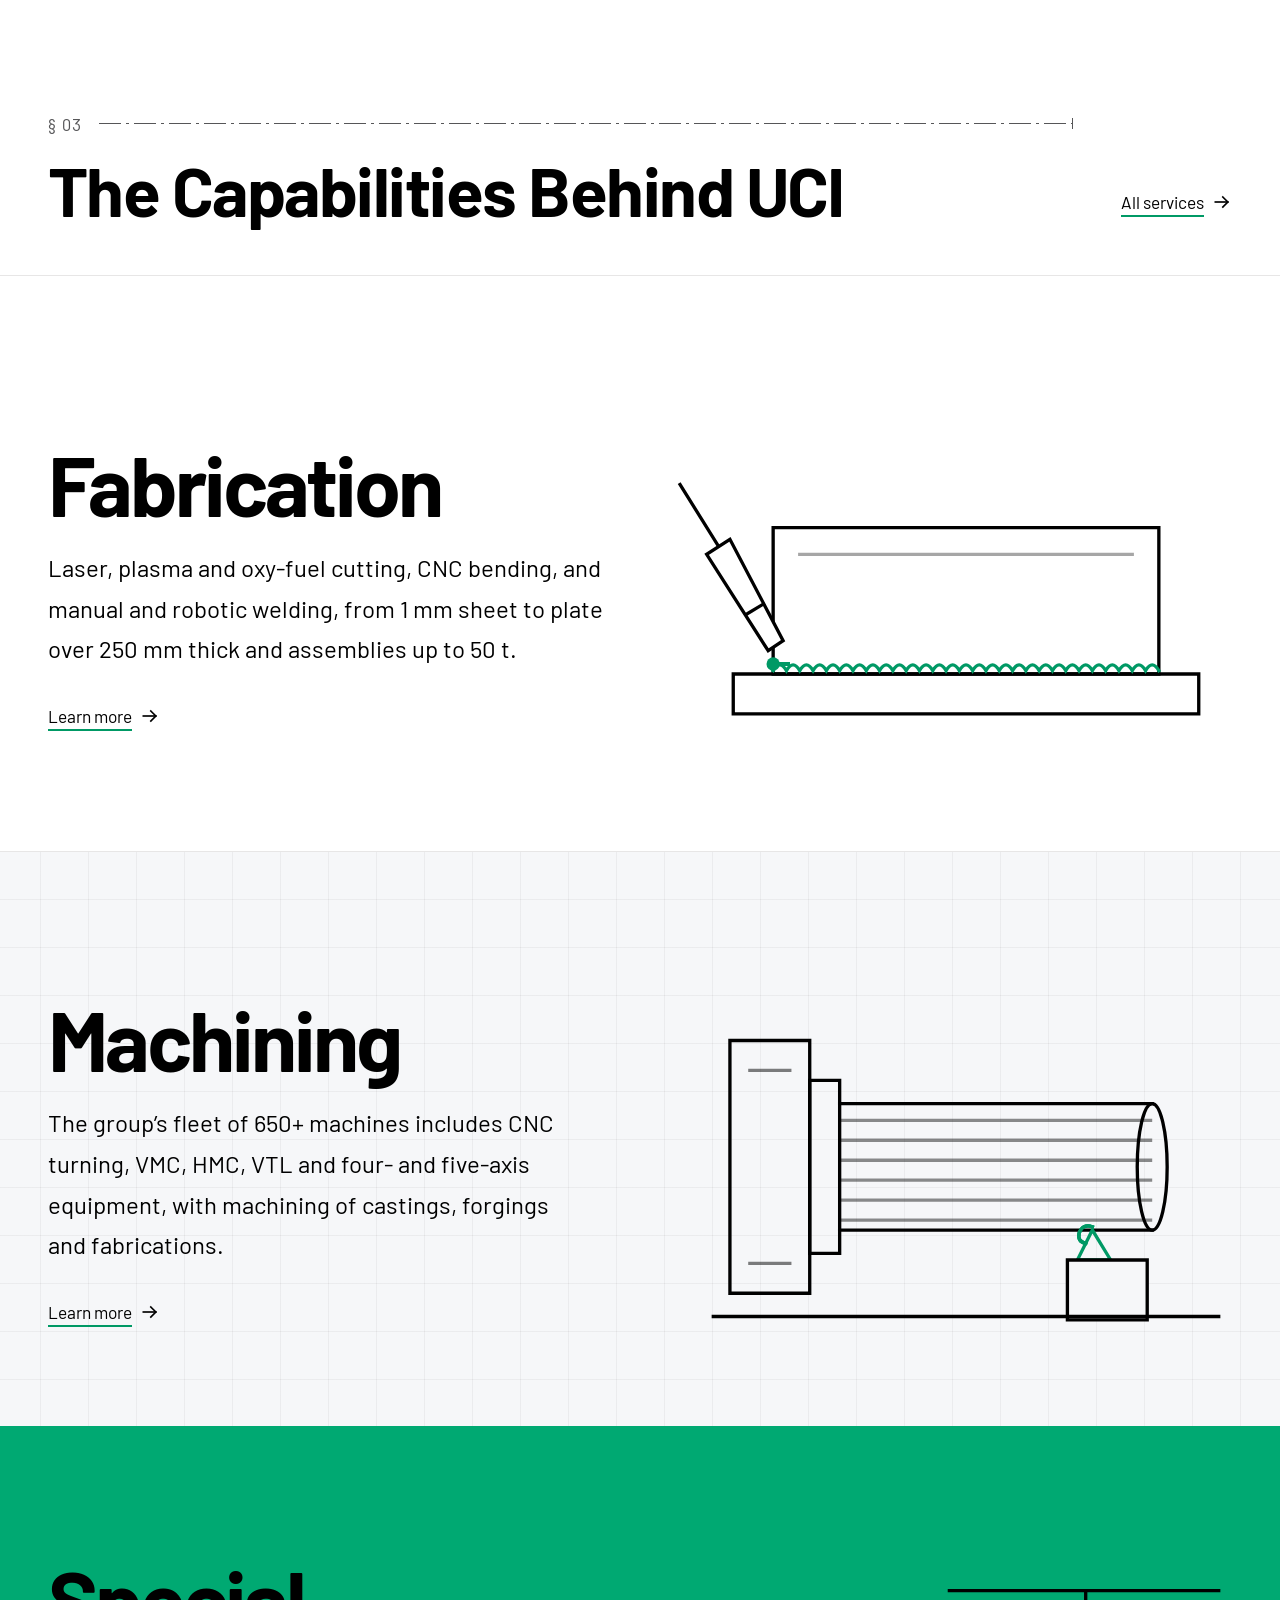
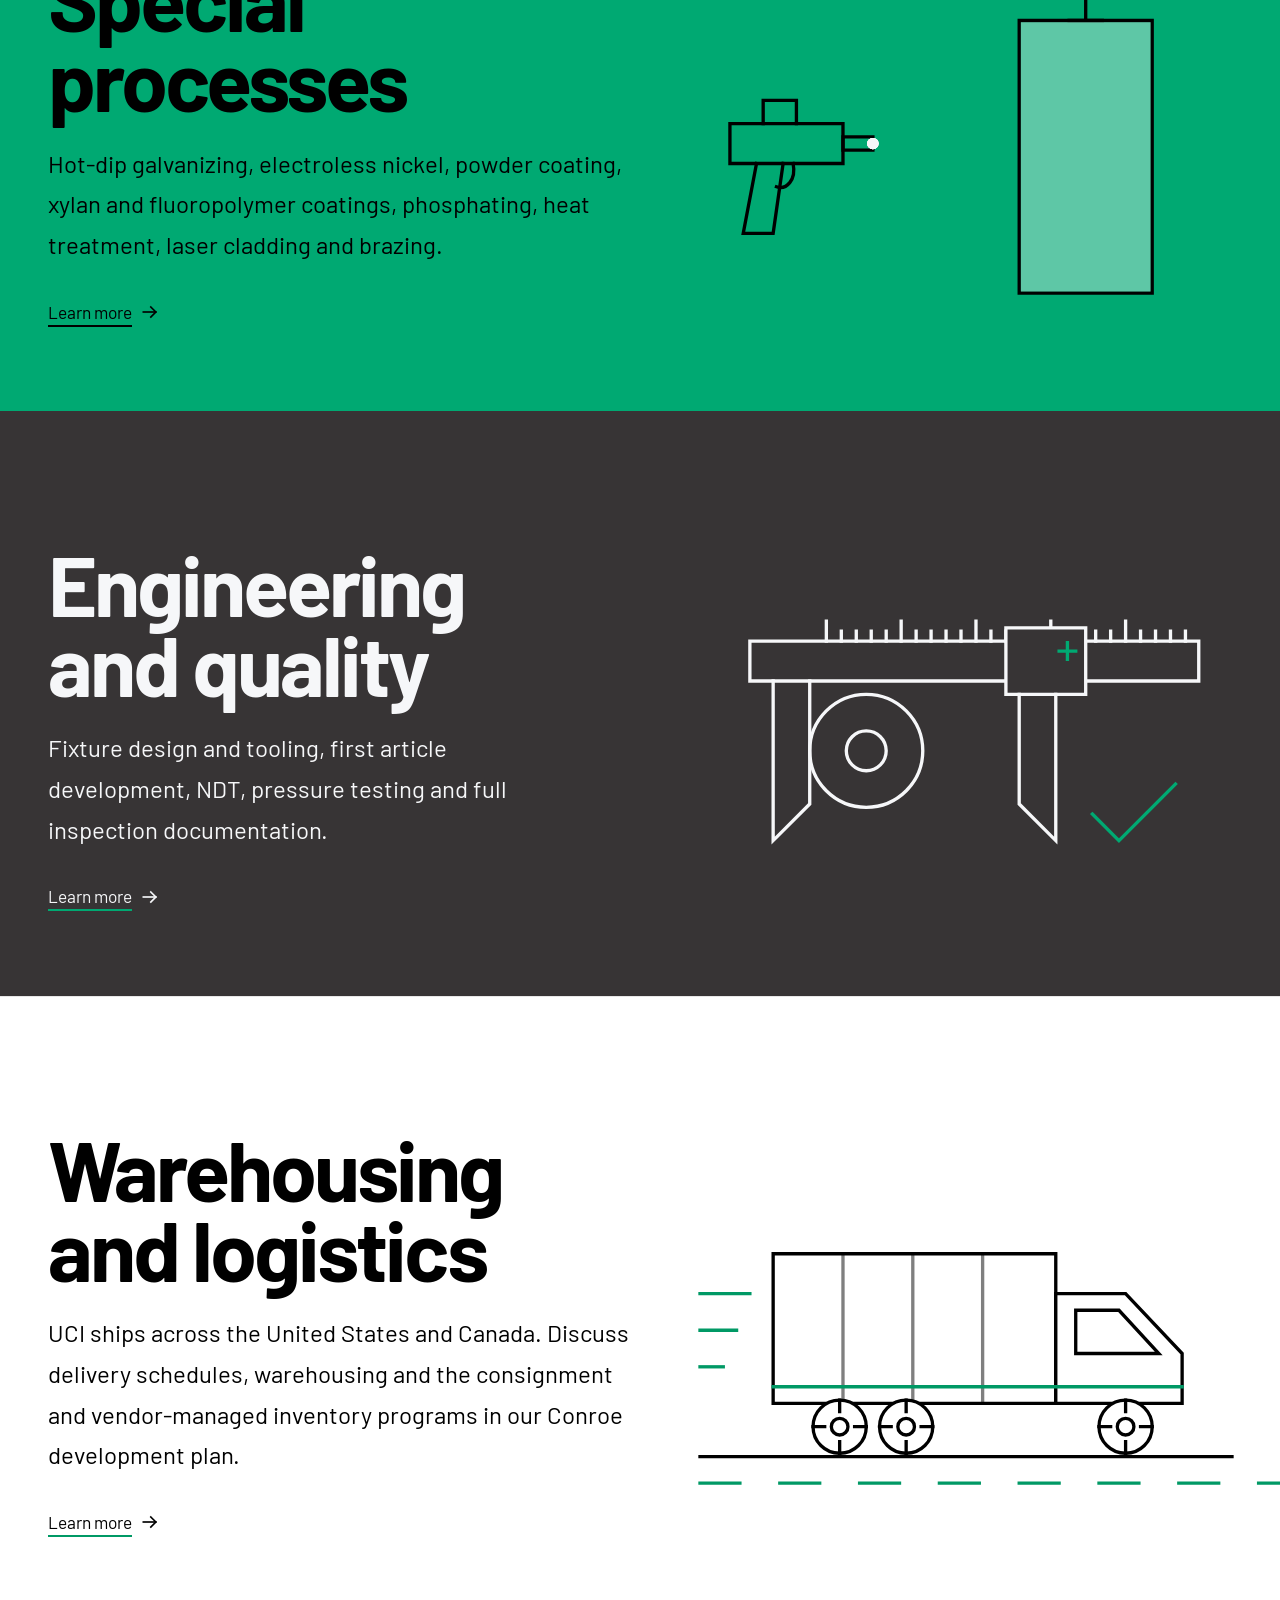
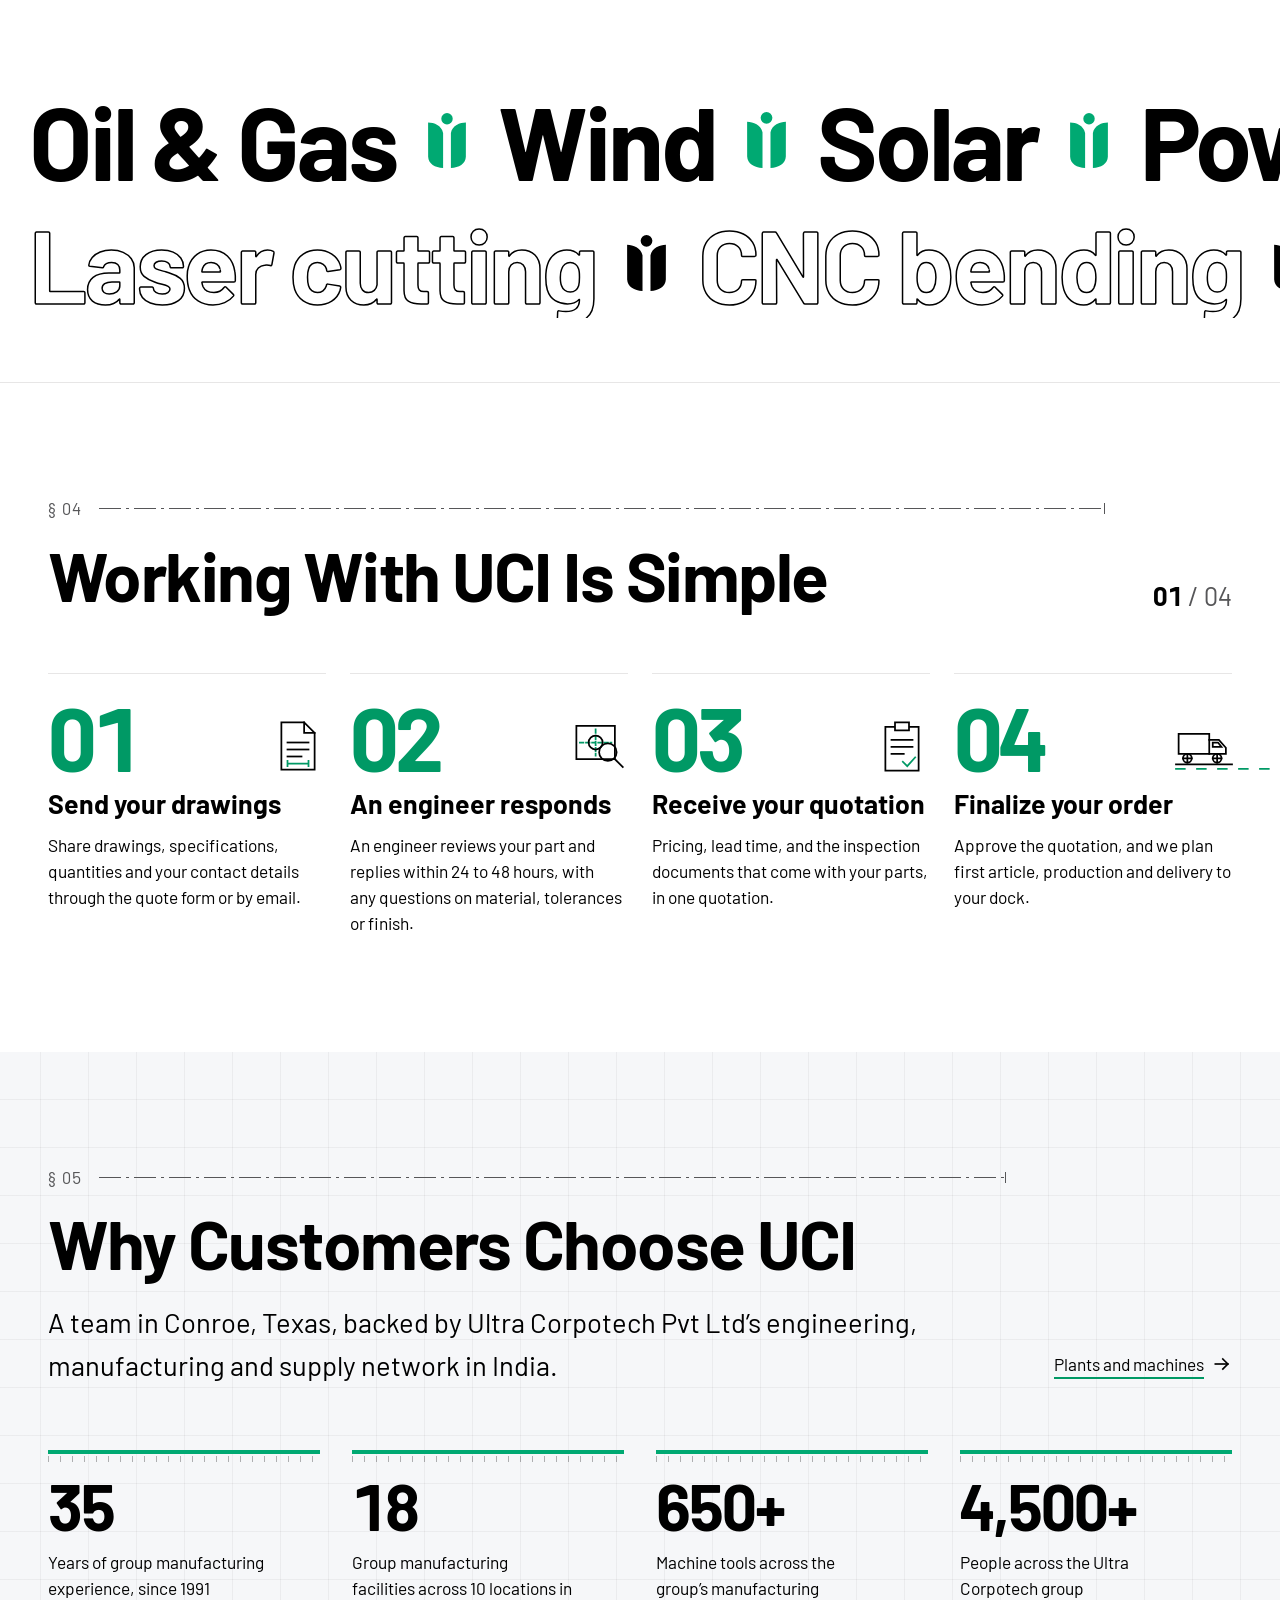
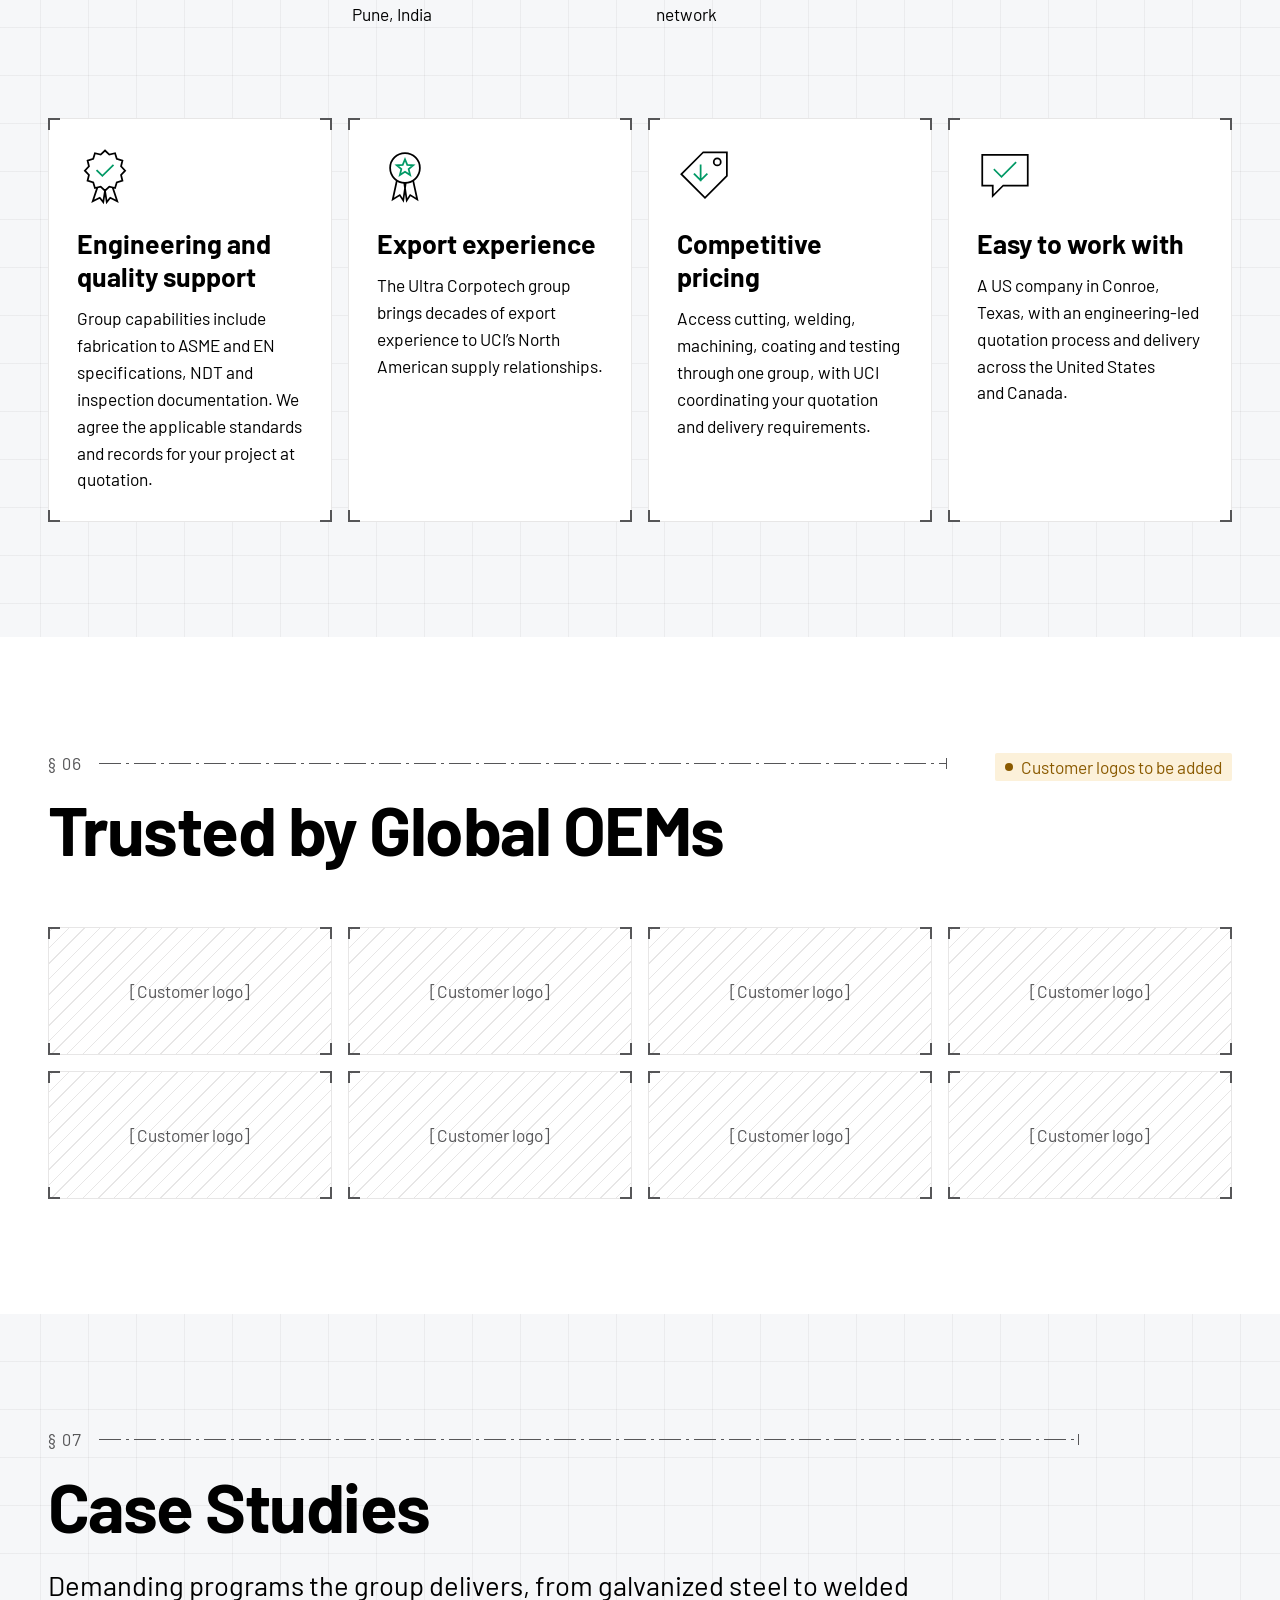
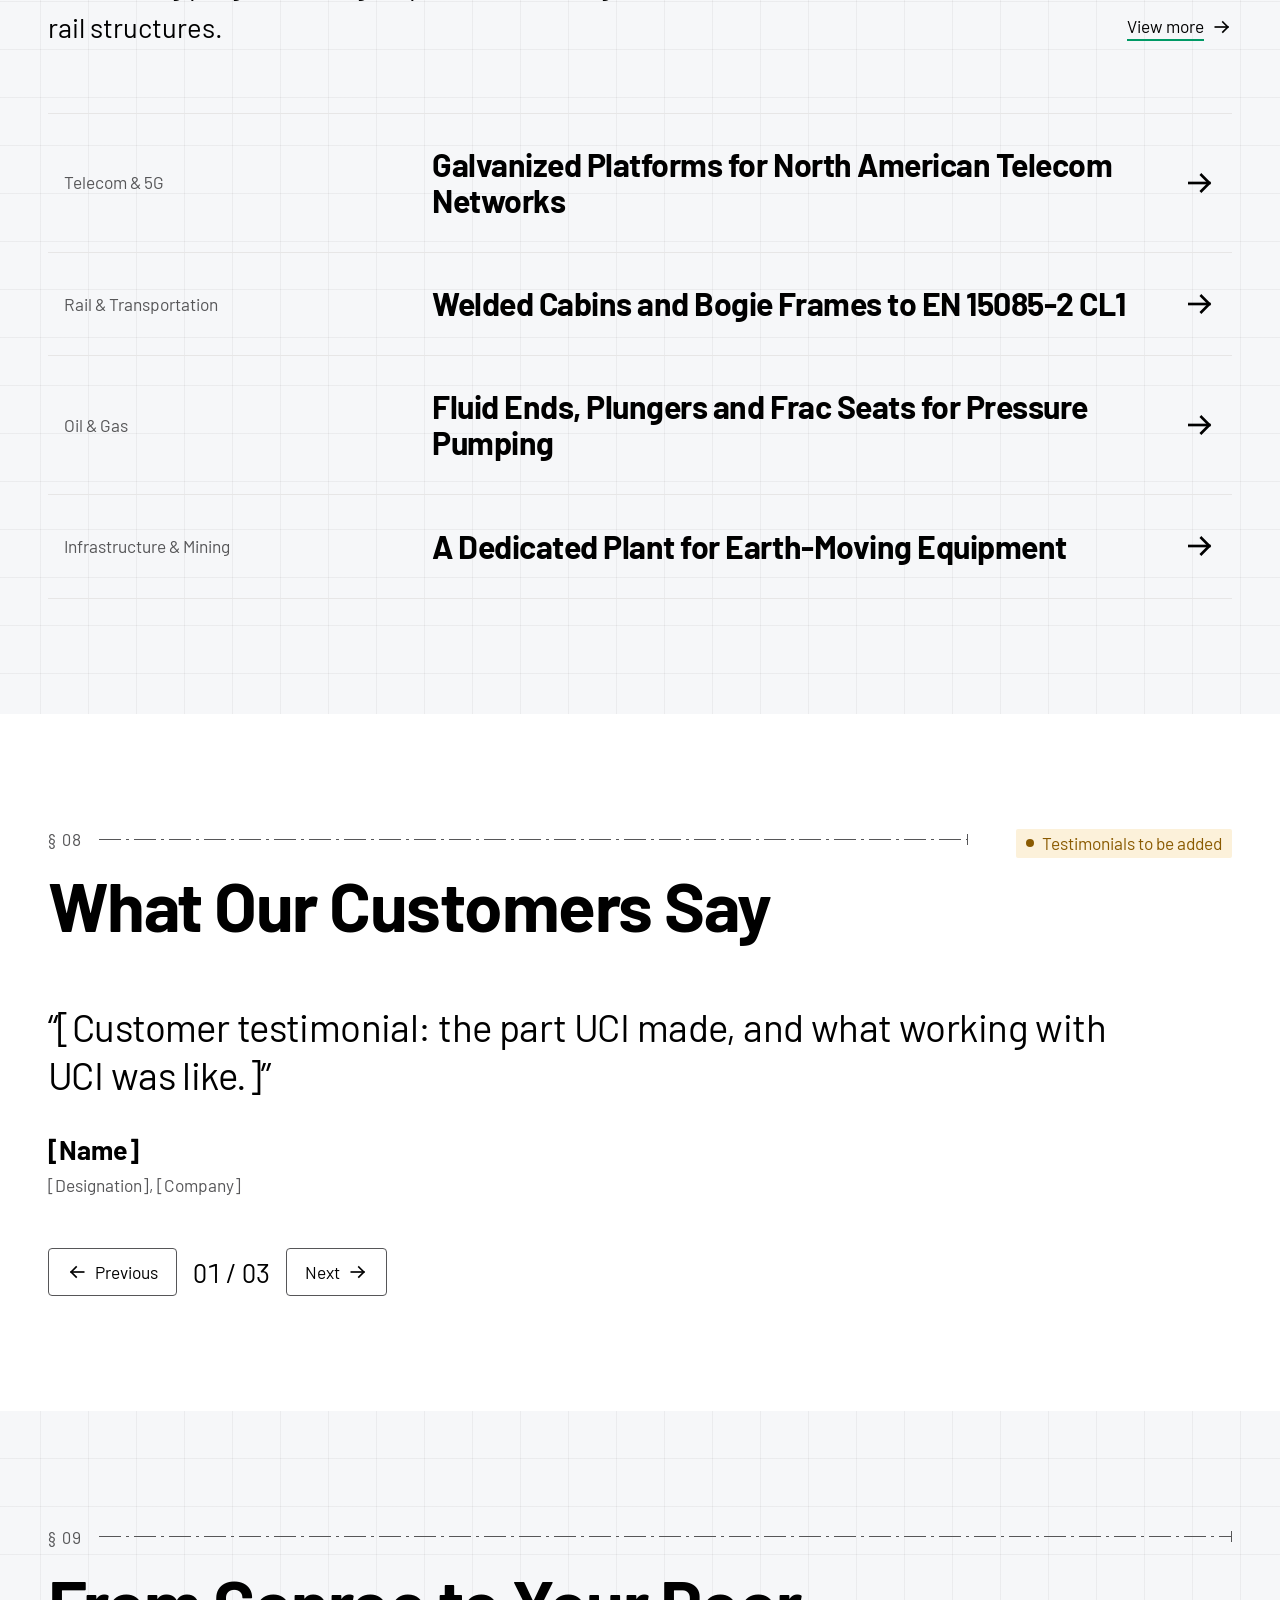
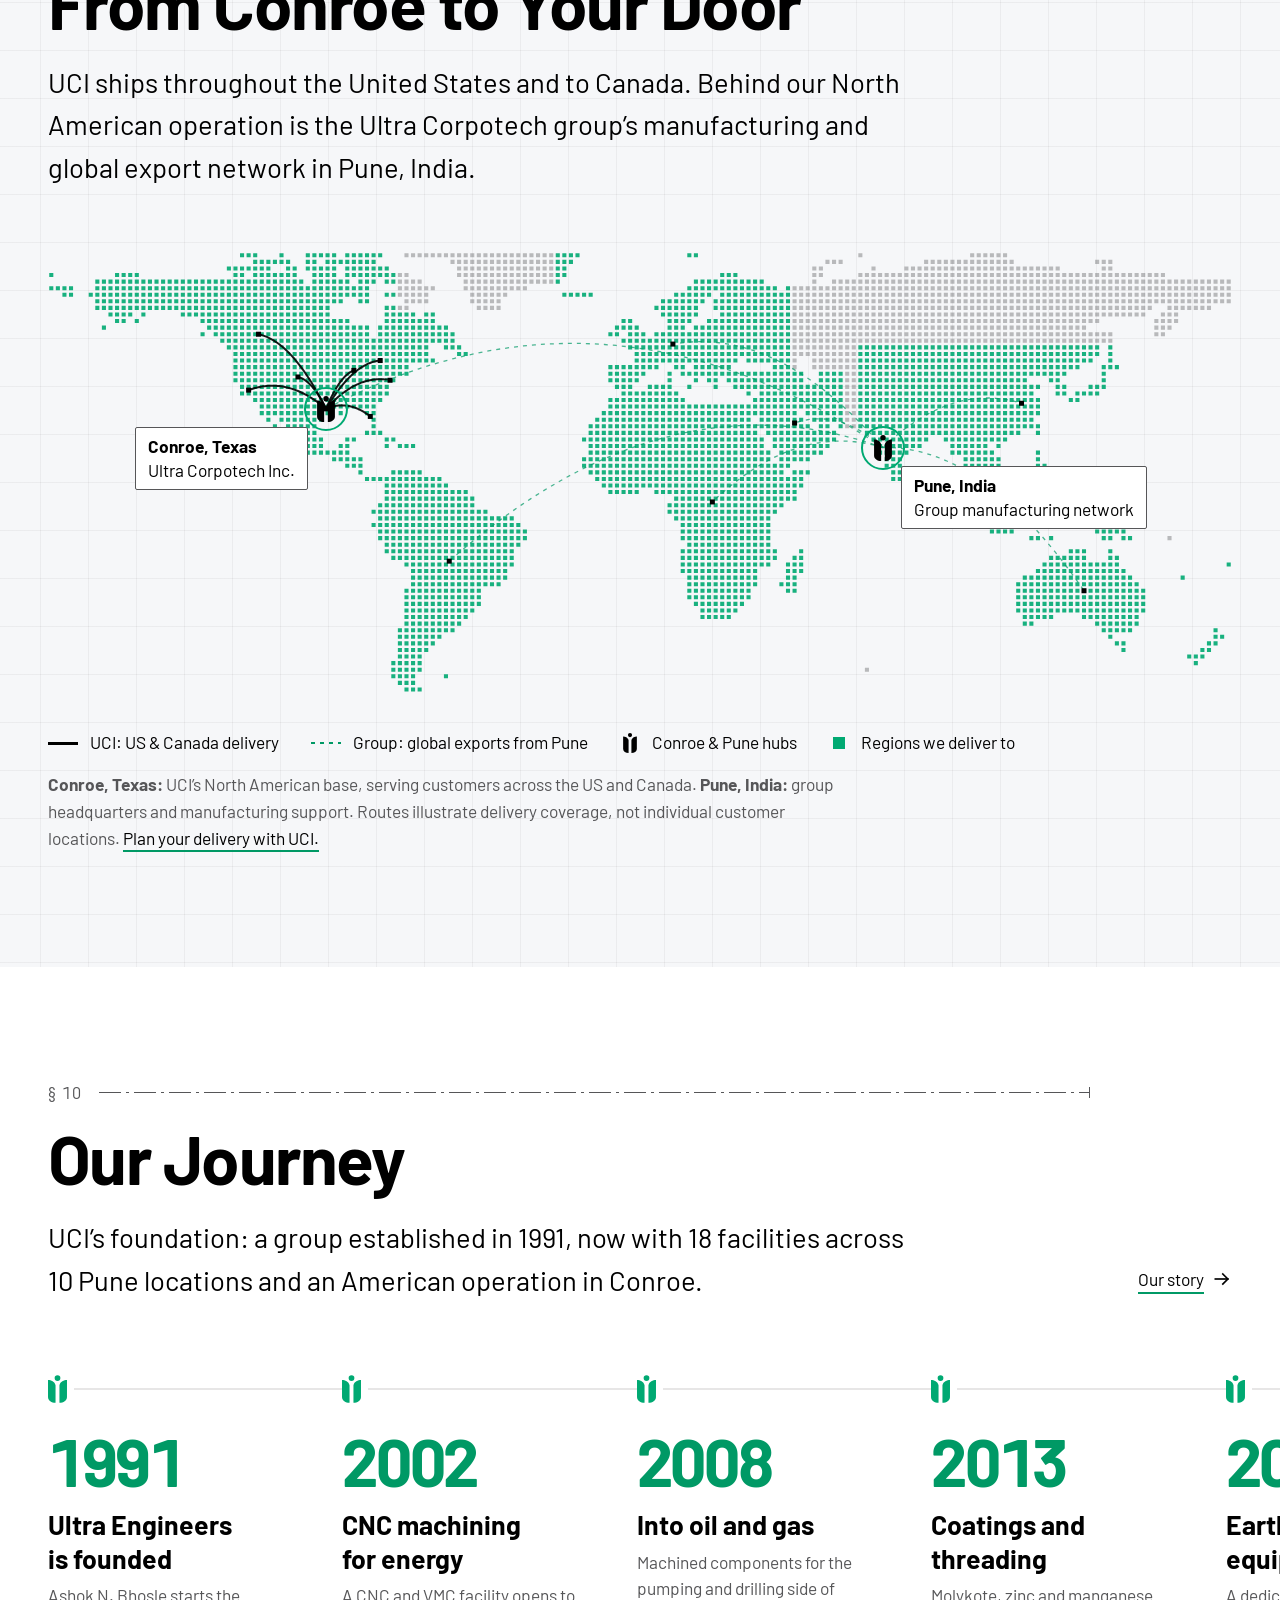
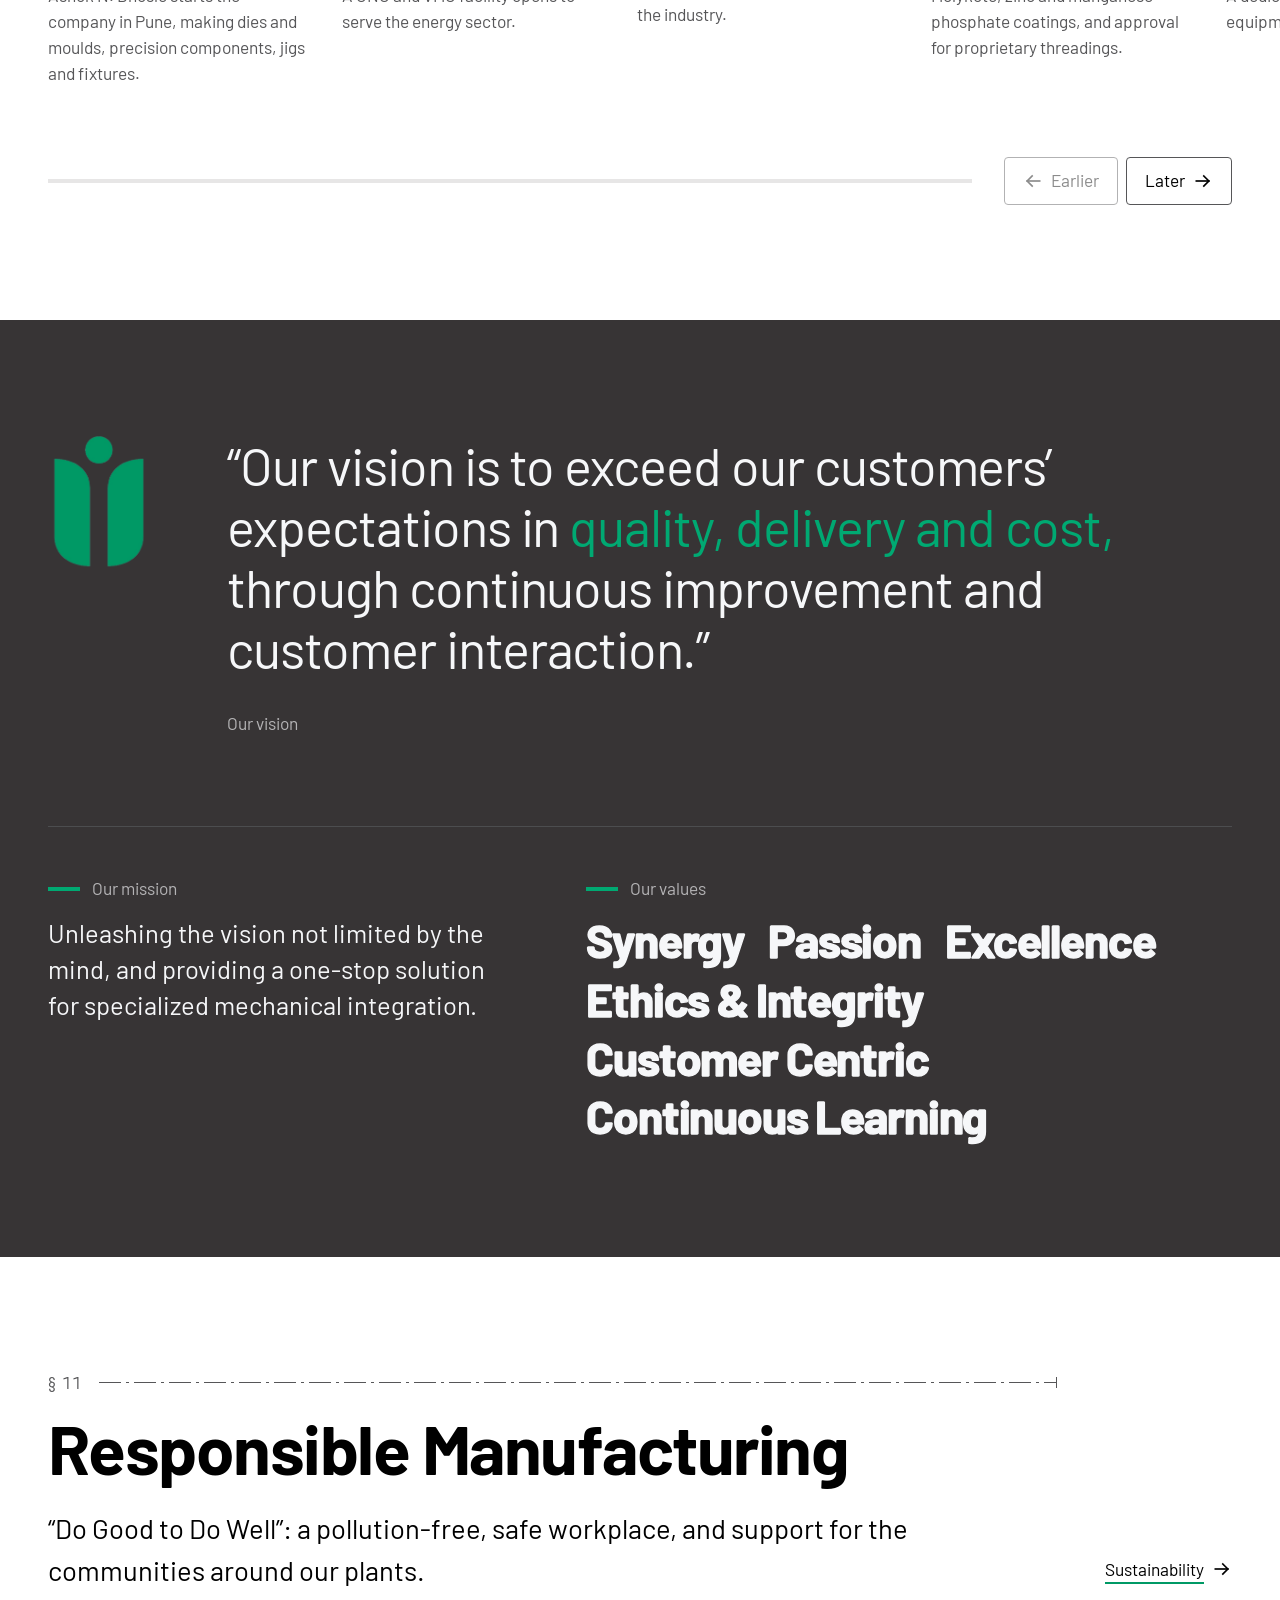
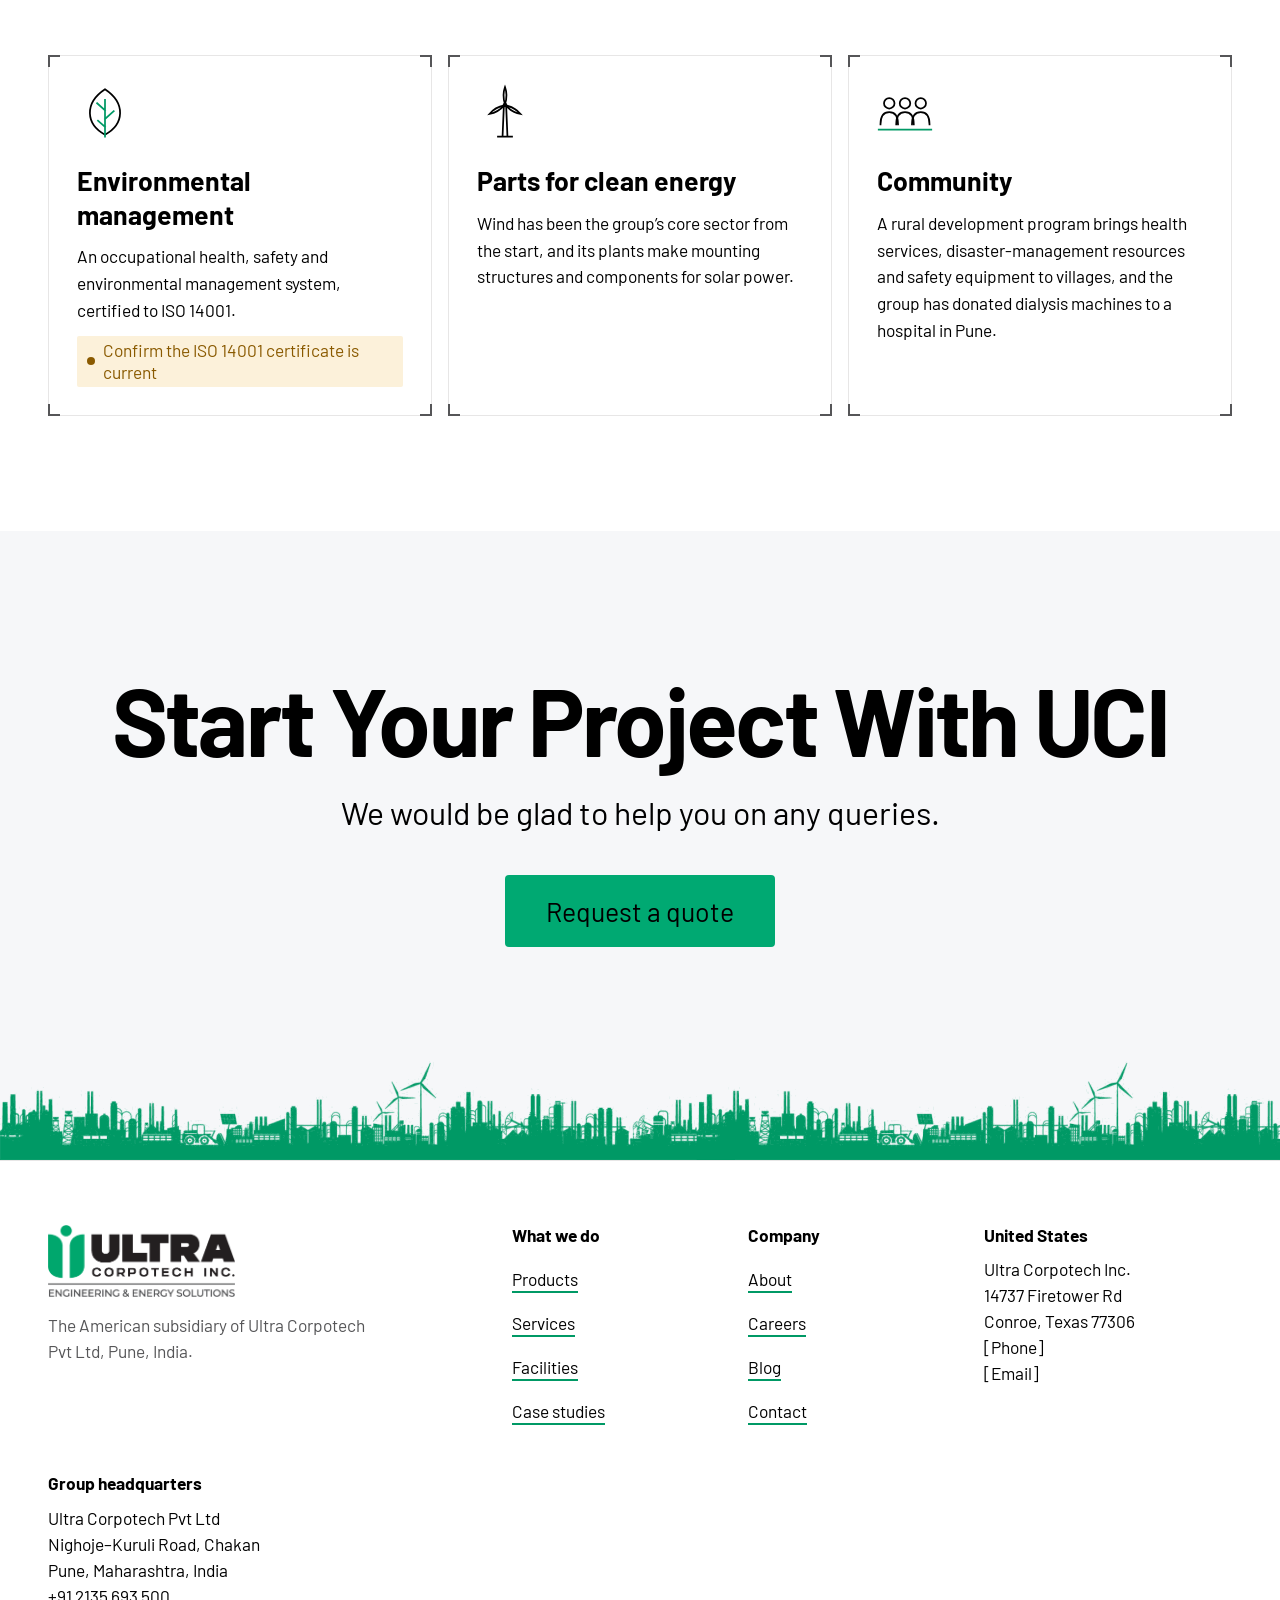
==== commit dea6bfe8: "Improve facility and product image quality across the website" ====
--- a/index.html
+++ b/index.html
@@ -36,12 +36,12 @@
 </head>
 <body>
 <a class="skip" href="#main">Skip to content</a>
-<div class="intro" aria-hidden="true"><div class="intro-grid"></div><div class="intro-logo"><img class="brand-lockup" src="assets/img/lockup.png" alt="" width="692" height="265"><img class="brand-mark" src="assets/img/mark.png" alt="" width="118" height="171"></div><div class="intro-bar"></div></div>
+<div class="intro" aria-hidden="true"><div class="intro-grid"></div><div class="intro-logo"><img class="brand-lockup" src="assets/img/lockup-large.png" alt="" width="1551" height="597"><img class="brand-mark" src="assets/img/mark-large.png" alt="" width="431" height="579"></div><div class="intro-bar"></div></div>
 <div class="curtain" aria-hidden="true"><span class="curtain-label"></span></div>
 
 <header class="site-header">
   <div class="wrap header-row">
-    <a class="brand" href="index.html" aria-label="Ultra Corpotech Inc. home"><img class="brand-lockup" src="assets/img/lockup.png" alt="" width="692" height="265"><img class="brand-mark" src="assets/img/mark.png" alt="" width="118" height="171"></a>
+    <a class="brand" href="index.html" aria-label="Ultra Corpotech Inc. home"><img class="brand-lockup" src="assets/img/lockup-large.png" alt="" width="1551" height="597"><img class="brand-mark" src="assets/img/mark-large.png" alt="" width="431" height="579"></a>
     <nav class="nav" aria-label="Main">
       <ul class="nav-list">
         <li><a class="nav-link" href="products.html">Products</a></li>
@@ -129,7 +129,7 @@
   <section class="band band-muted has-backdrop" aria-labelledby="products-title">
     <div class="backdrop" aria-hidden="true" data-scrub="through">
       <picture>
-        <source type="image/webp" srcset="assets/img/cover-industries-800.webp 800w, assets/img/cover-industries-1400.webp 1400w, assets/img/cover-industries-2400.webp 2400w" sizes="100vw">
+        <source type="image/webp" srcset="assets/img/cover-industries-800.webp 800w, assets/img/cover-industries-1400.webp 1400w, assets/img/cover-industries-2400.webp 2400w, assets/img/cover-industries-2933.webp 2933w" sizes="114vw">
         <img src="assets/img/cover-industries.jpg" alt="" width="2933" height="1650" loading="lazy" decoding="async">
       </picture>
     </div>
@@ -574,7 +574,7 @@
 <footer class="site-footer">
   <div class="wrap footer-grid">
     <div class="footer-brand">
-      <a class="brand" href="index.html" aria-label="Ultra Corpotech Inc. home"><img class="brand-lockup" src="assets/img/lockup.png" alt="" width="692" height="265" loading="lazy"><img class="brand-mark" src="assets/img/mark.png" alt="" width="118" height="171" loading="lazy"></a>
+      <a class="brand" href="index.html" aria-label="Ultra Corpotech Inc. home"><img class="brand-lockup" src="assets/img/lockup-large.png" alt="" width="1551" height="597" loading="lazy"><img class="brand-mark" src="assets/img/mark-large.png" alt="" width="431" height="579" loading="lazy"></a>
       <p>The American subsidiary of Ultra Corpotech Pvt Ltd, Pune, India.</p>
     </div>
     <nav class="footer-col is-links" aria-label="What we do">
--- a/assets/css/site.css
+++ b/assets/css/site.css
@@ -4035,7 +4035,7 @@
   padding: 32px;
   background: radial-gradient(115% 90% at 50% 18%, var(--studio-hi), var(--studio-lo));
 }
-.part-dialog-media img { width: 100%; height: 100%; max-height: min(65dvh, 650px); object-fit: contain; }
+.part-dialog-media img { width: auto; height: auto; max-width: 100%; max-height: min(65dvh, 650px); object-fit: contain; }
 .part-dialog-info { align-self: center; padding: 36px; }
 .part-dialog-info h2 { margin: 12px 0; font-size: clamp(28px, 3vw, 42px); line-height: 1.1; }
 .part-dialog-meta { color: var(--ink-muted); }
